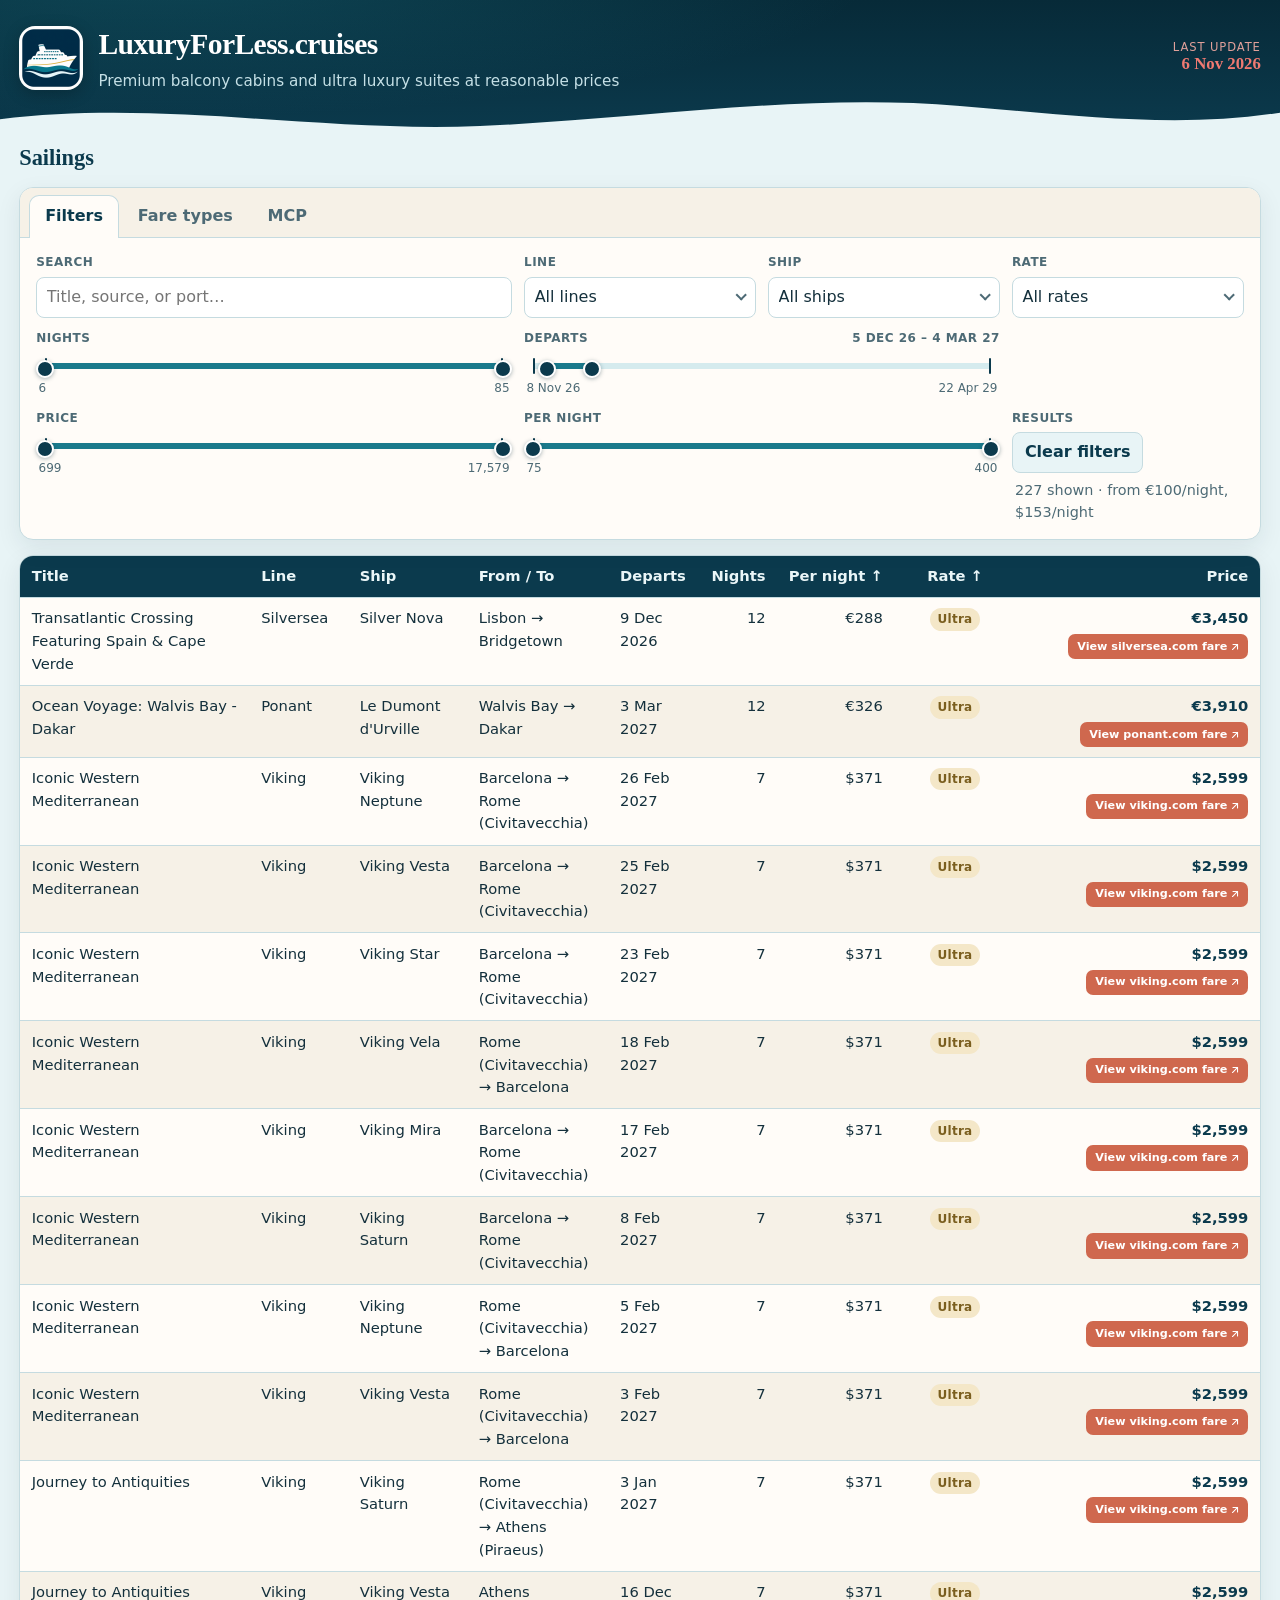
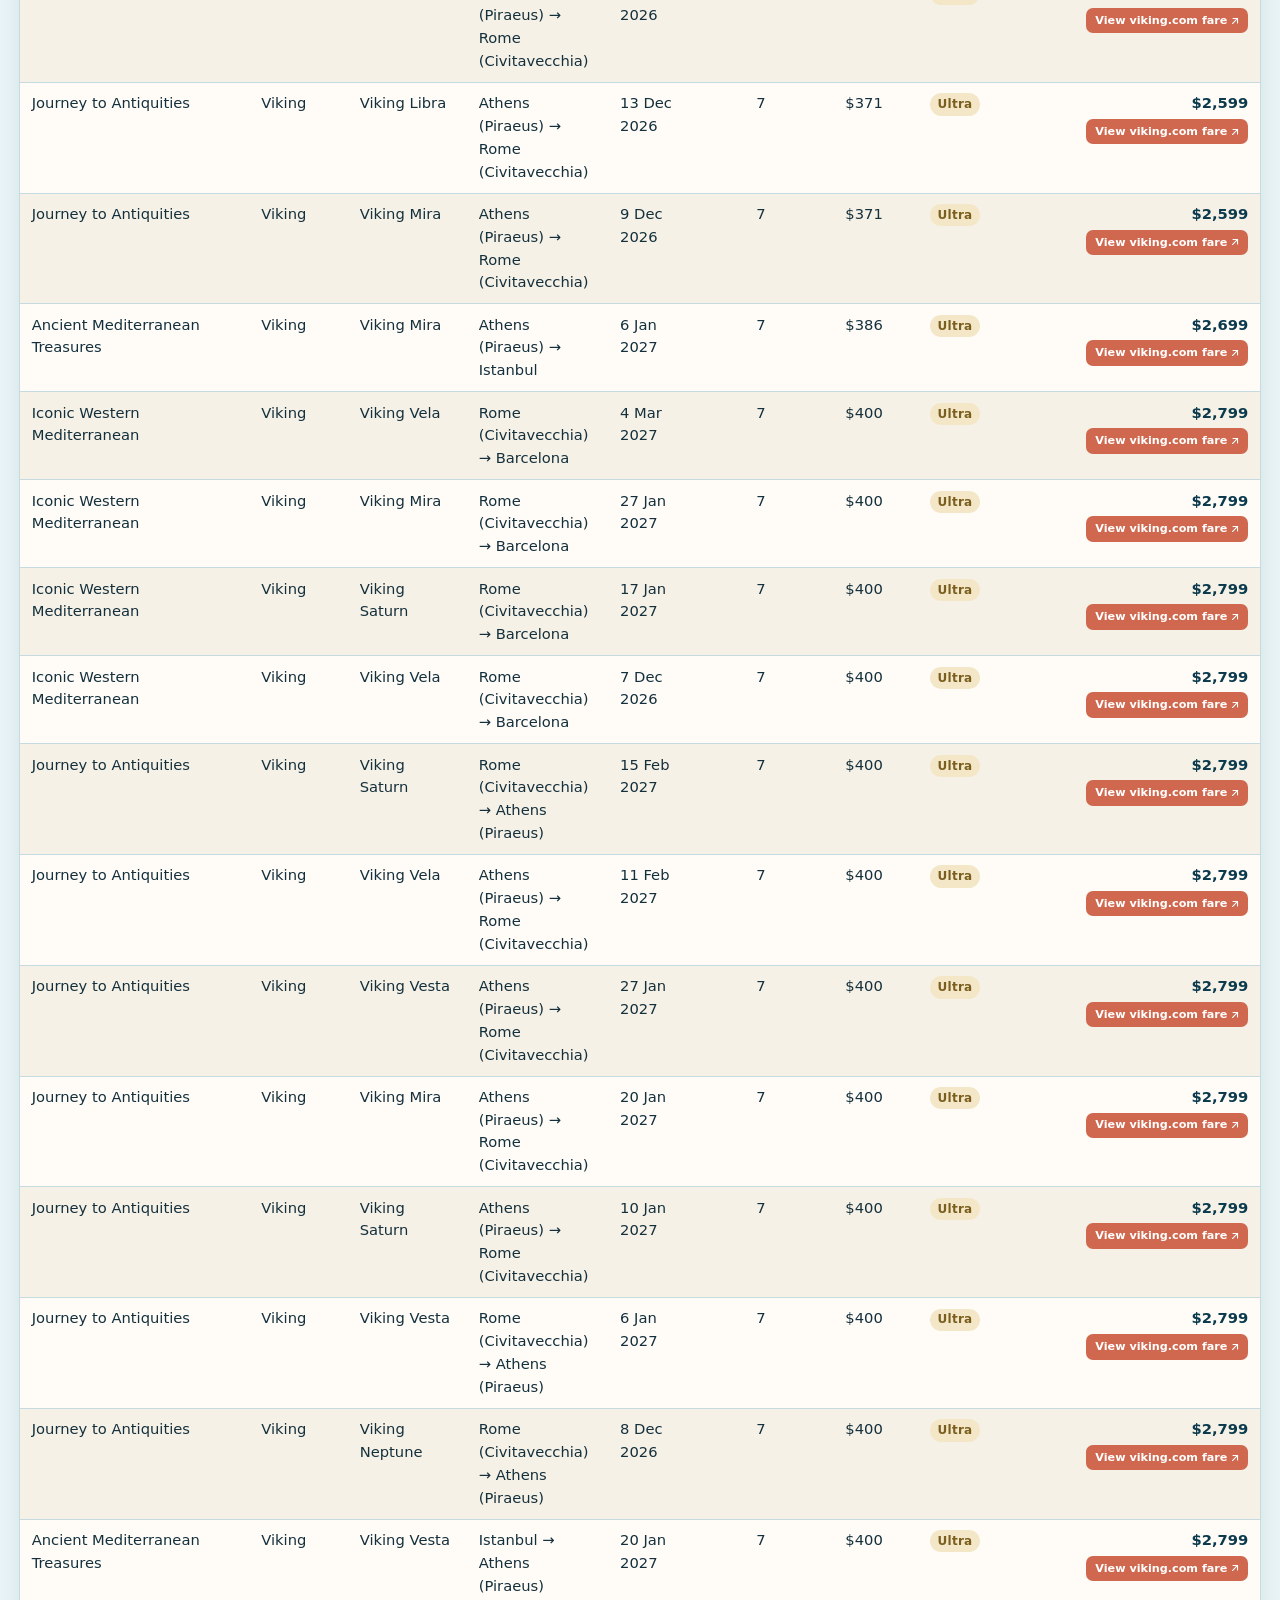
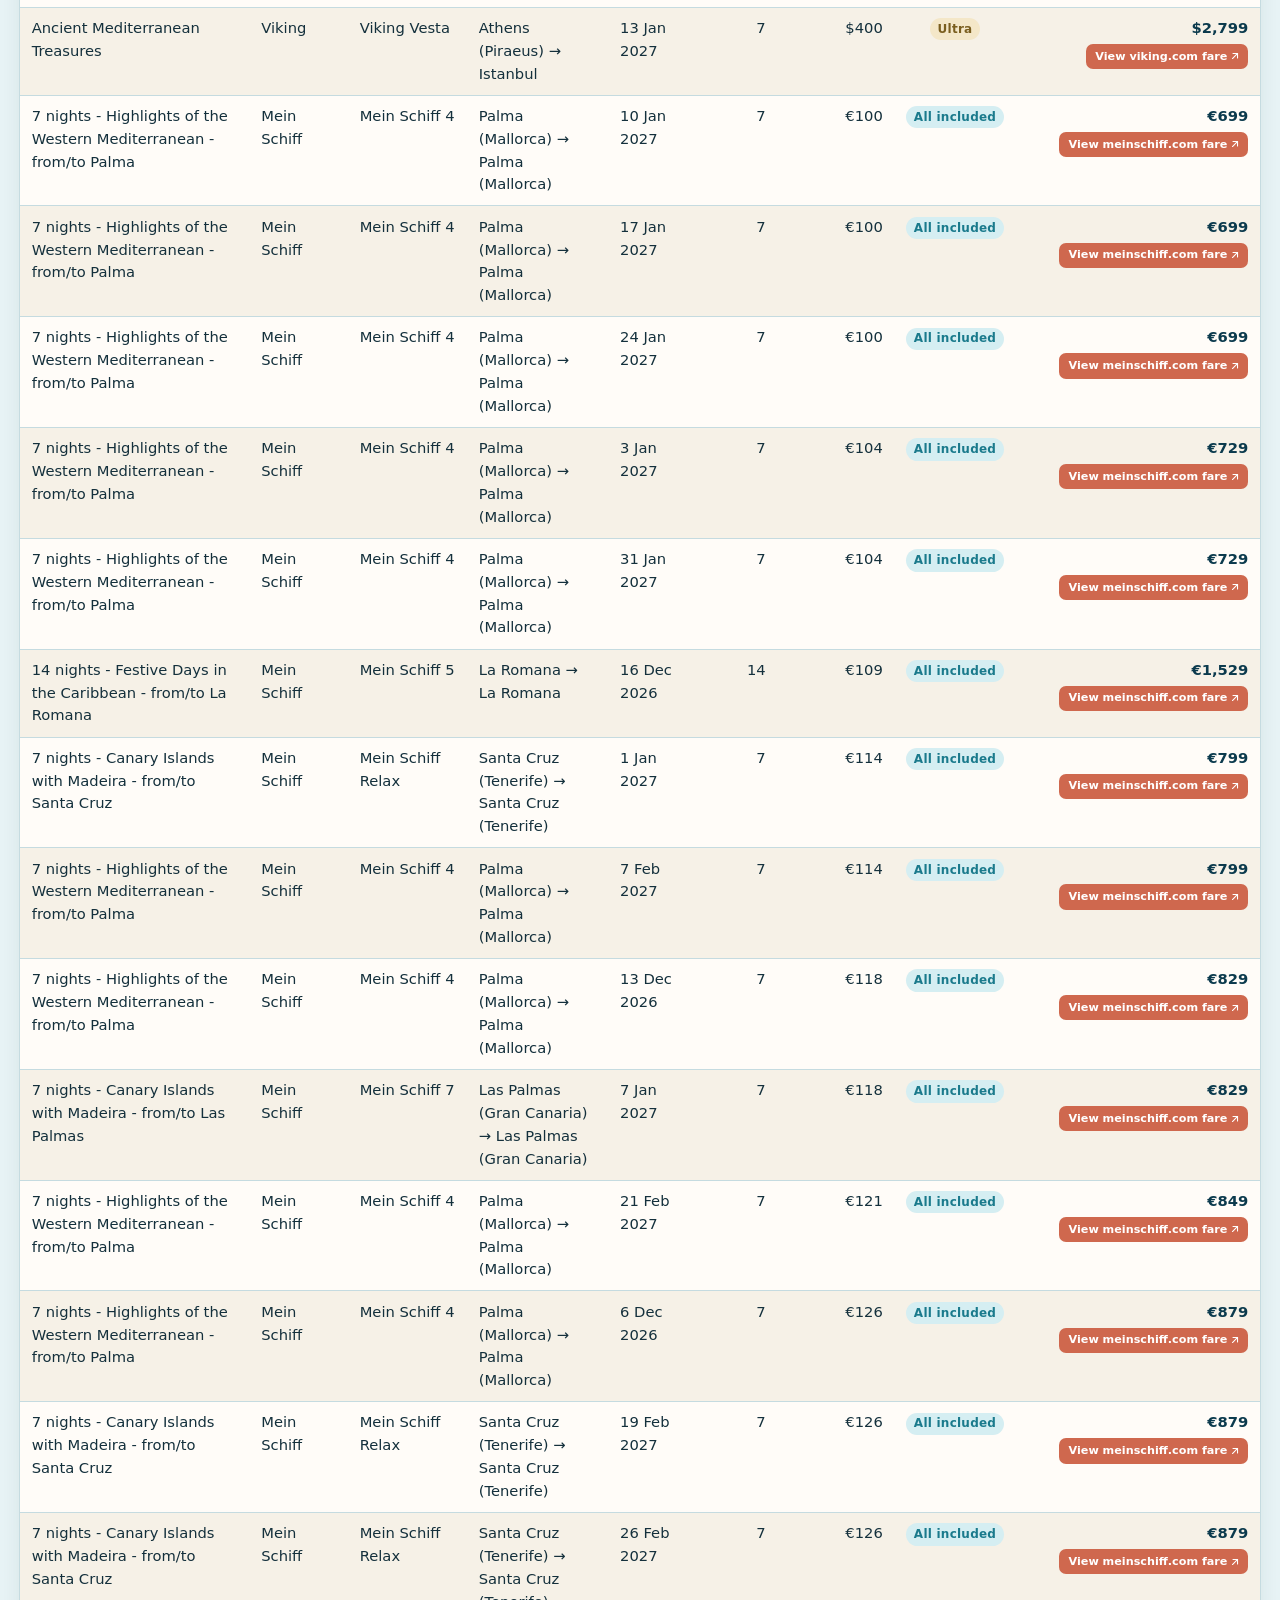
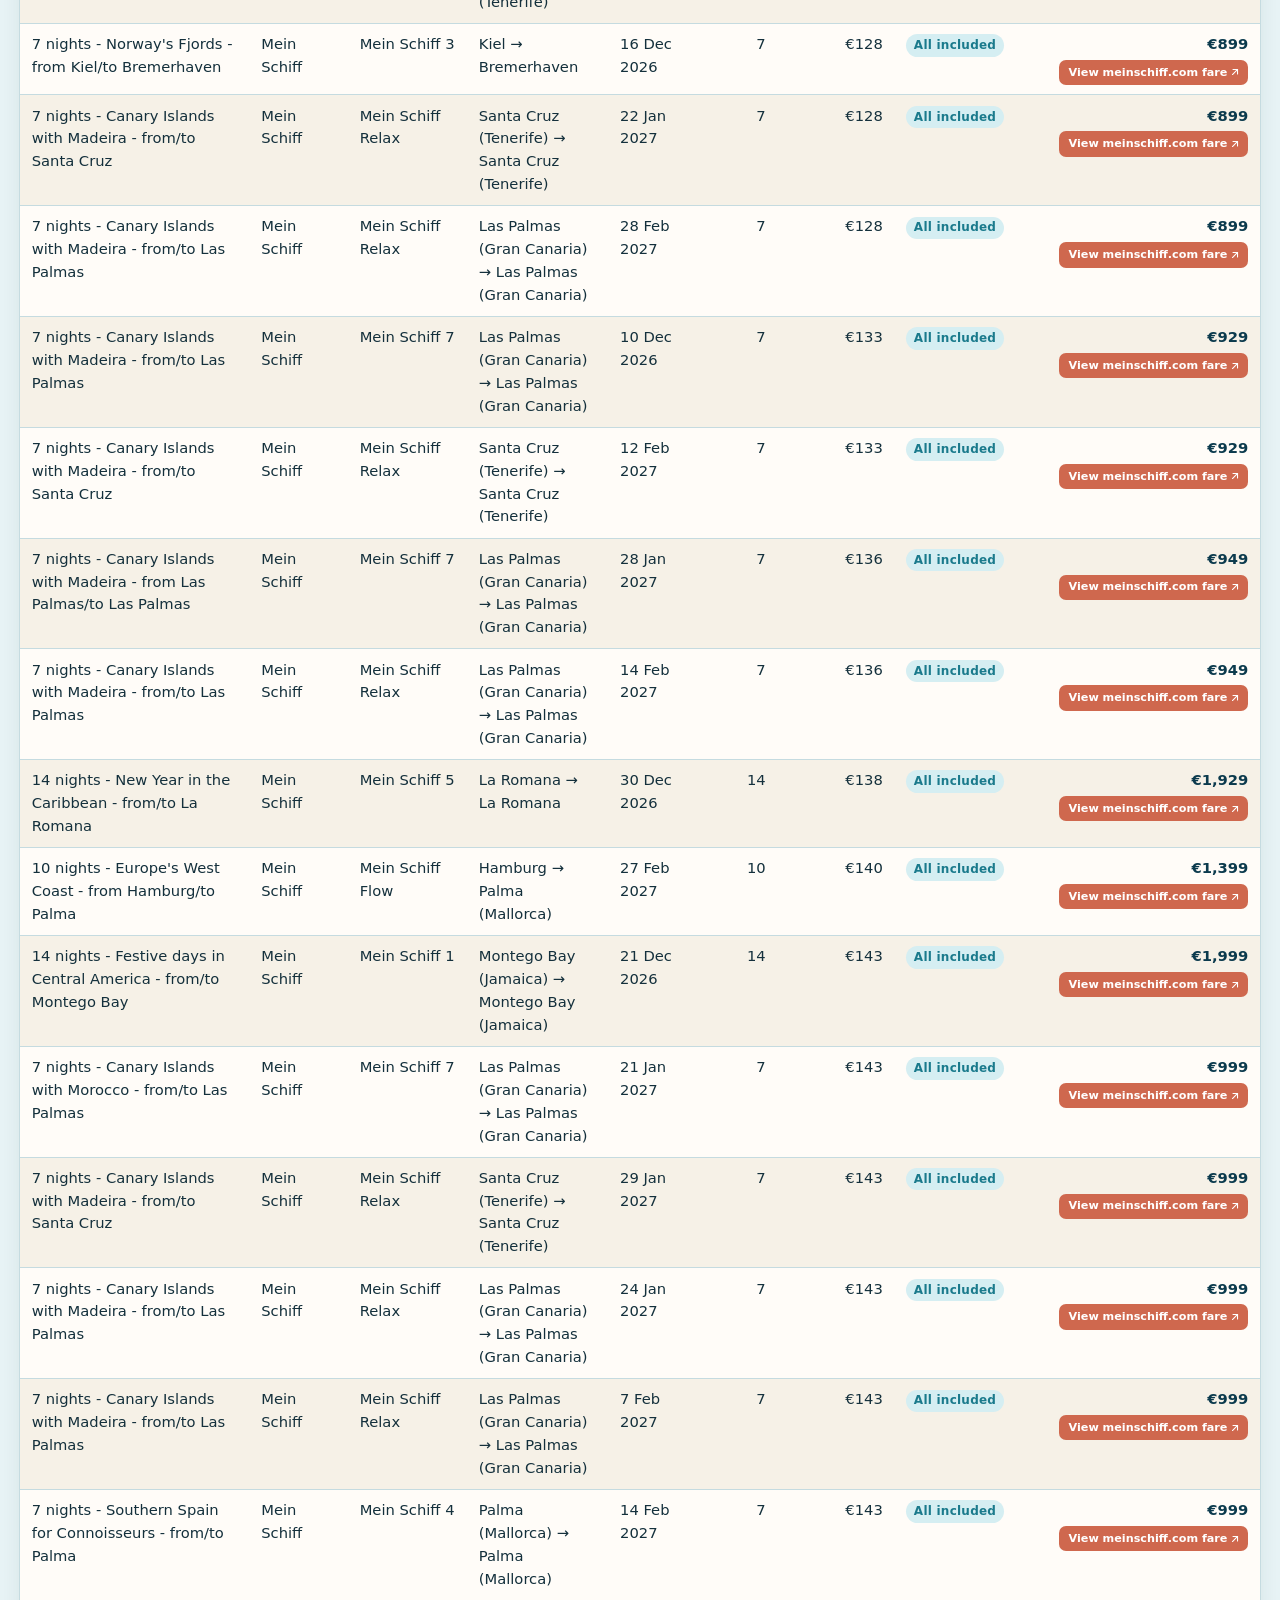
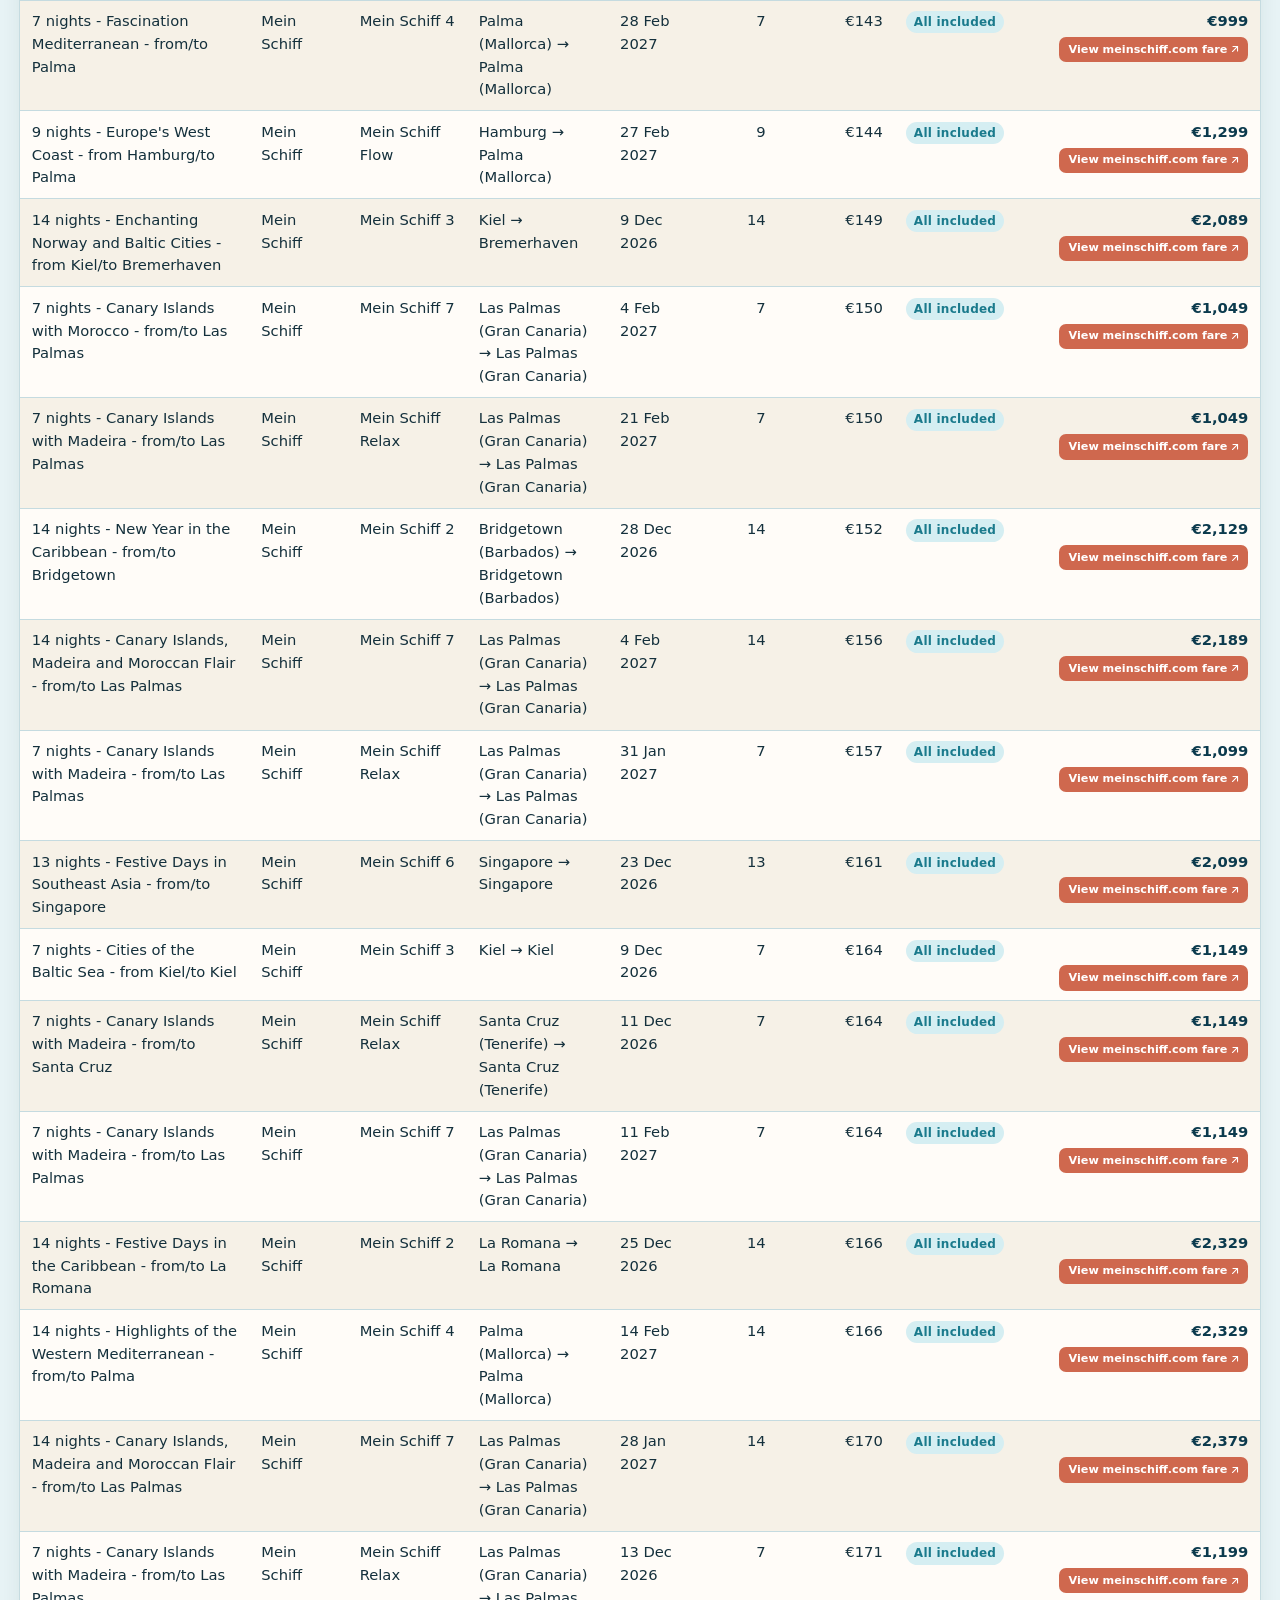
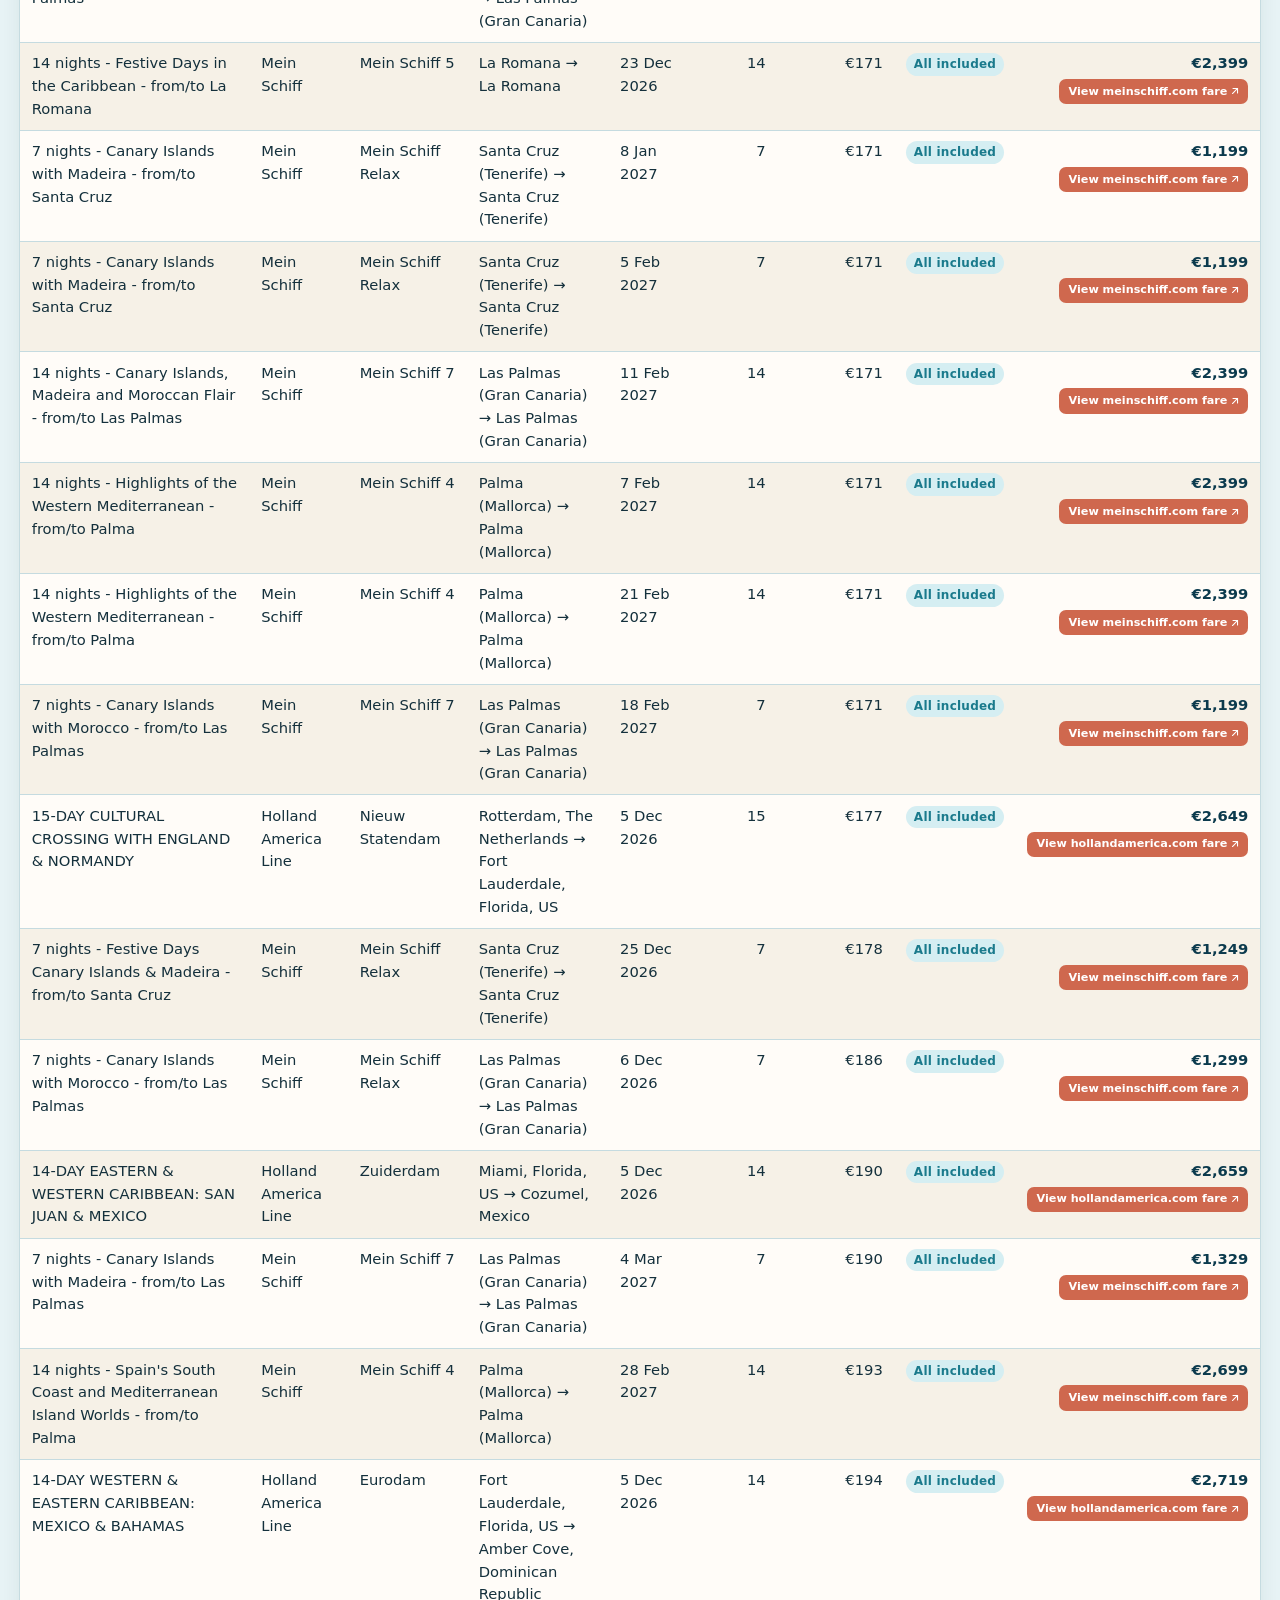
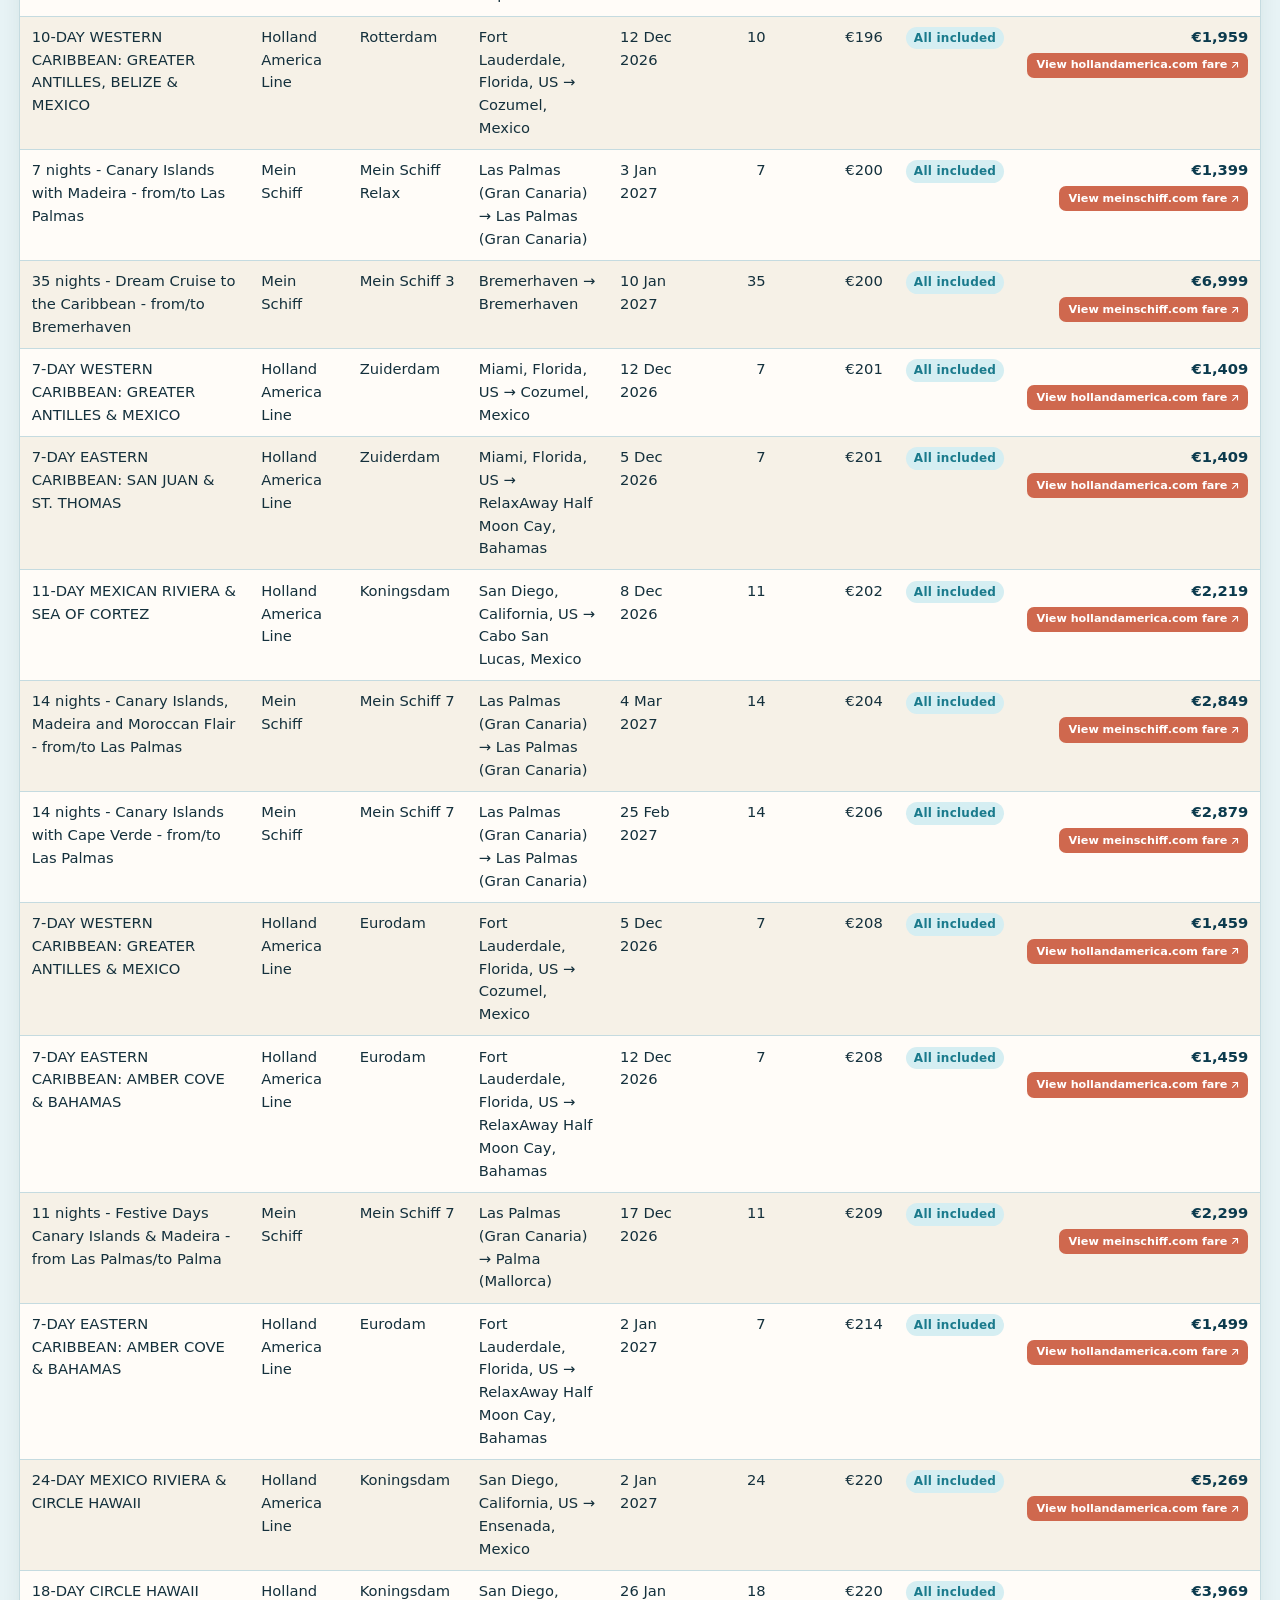
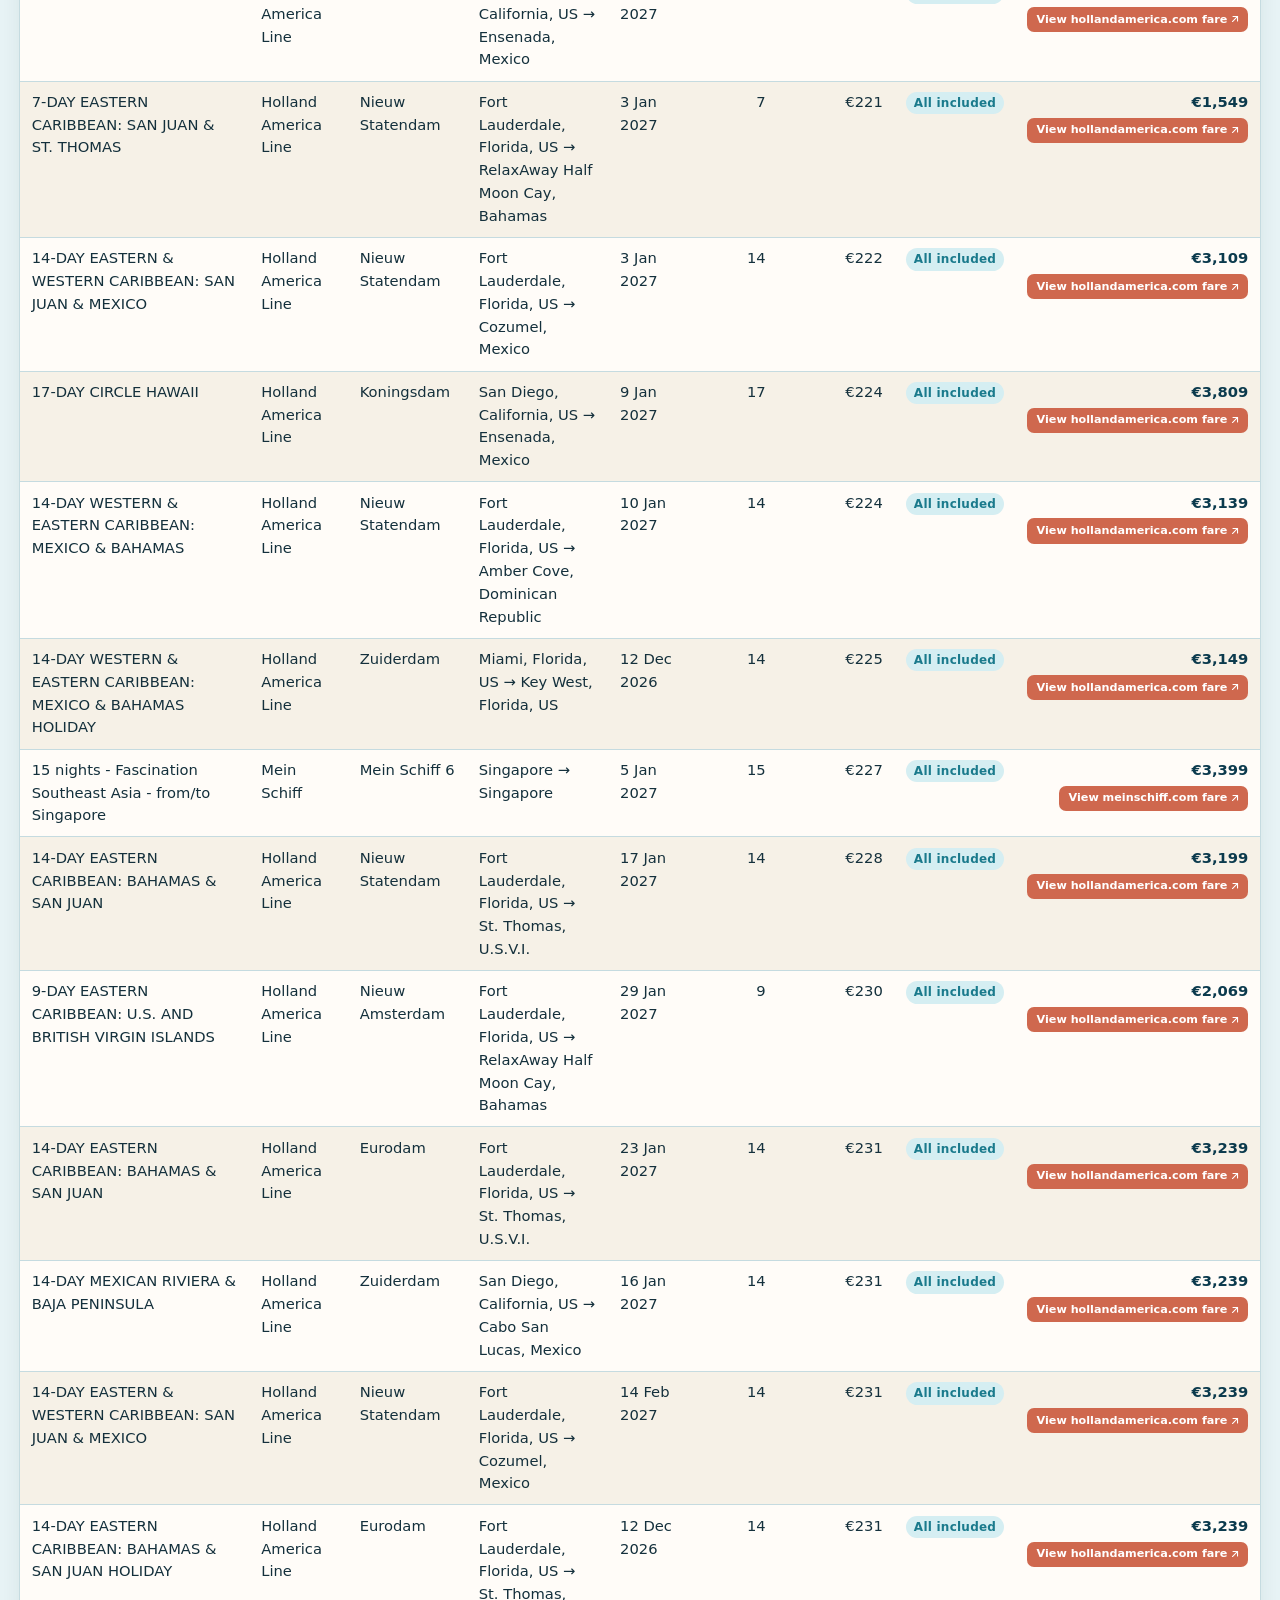
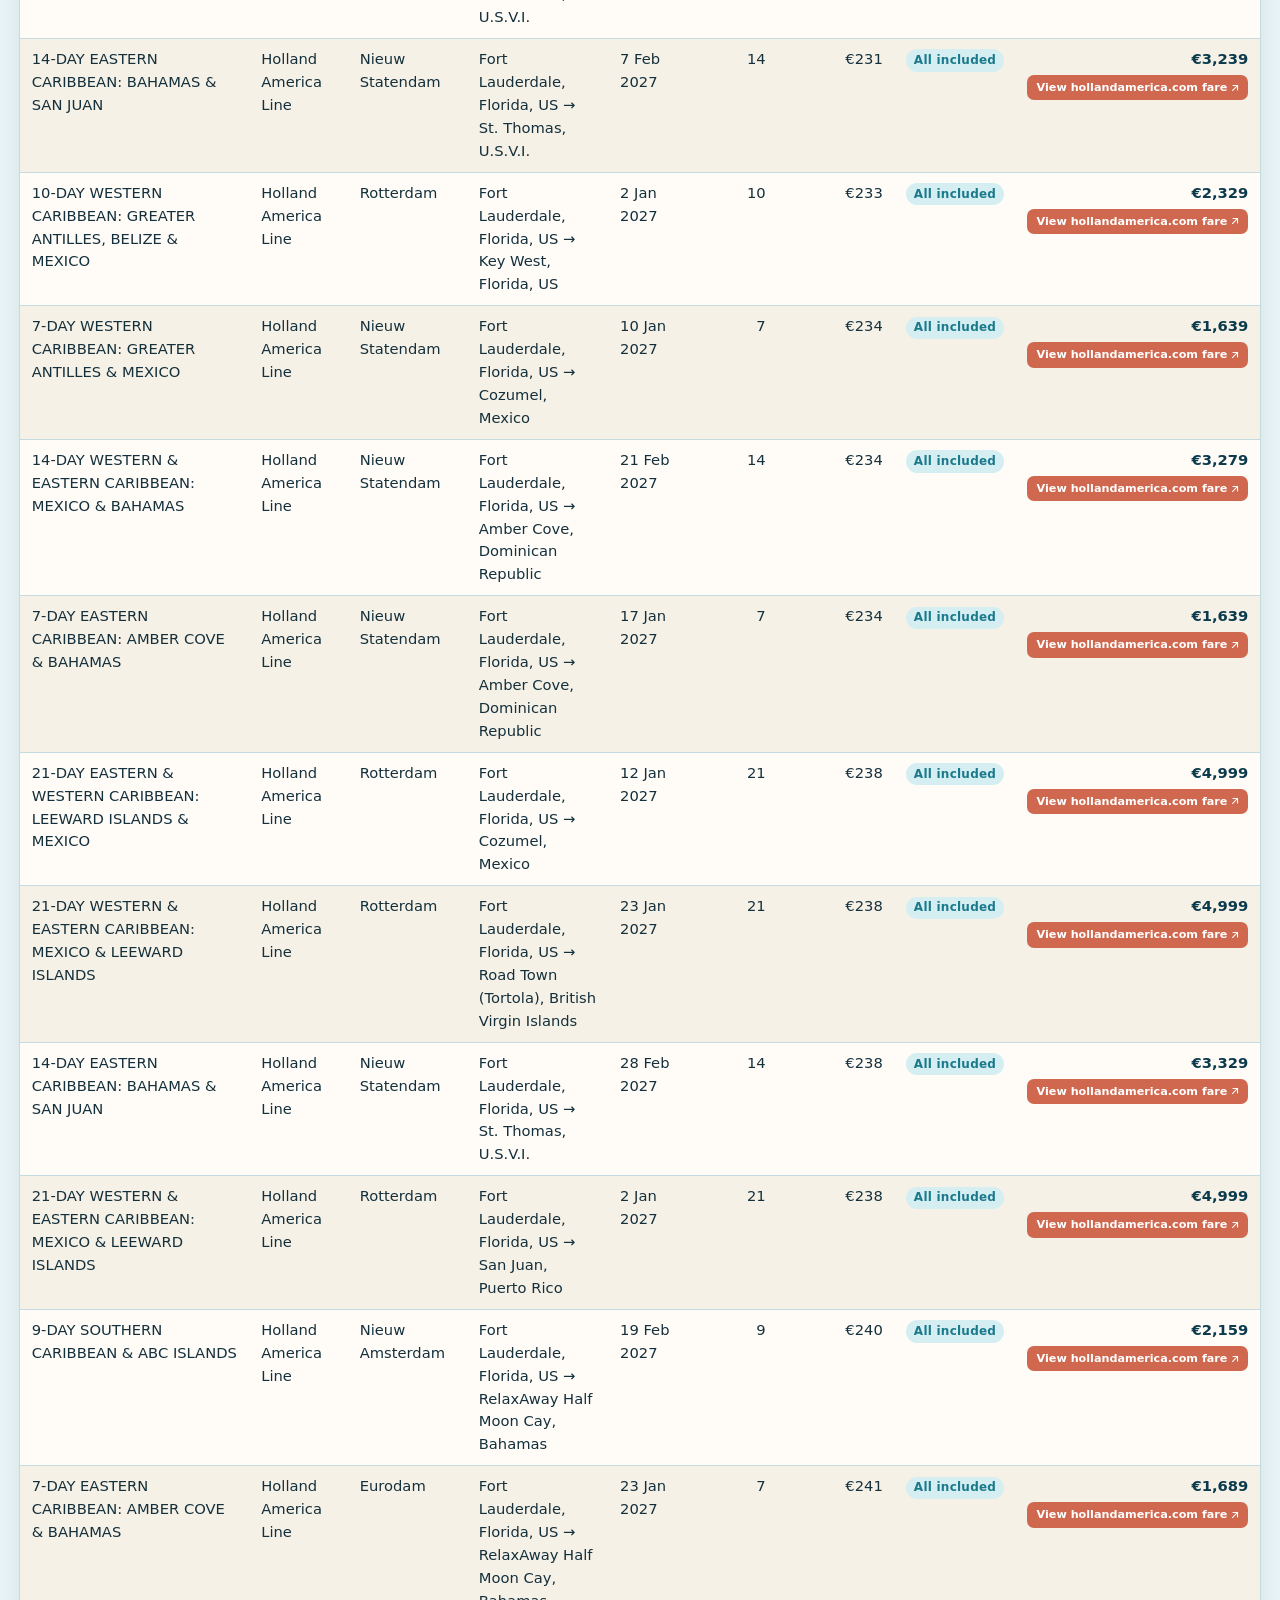
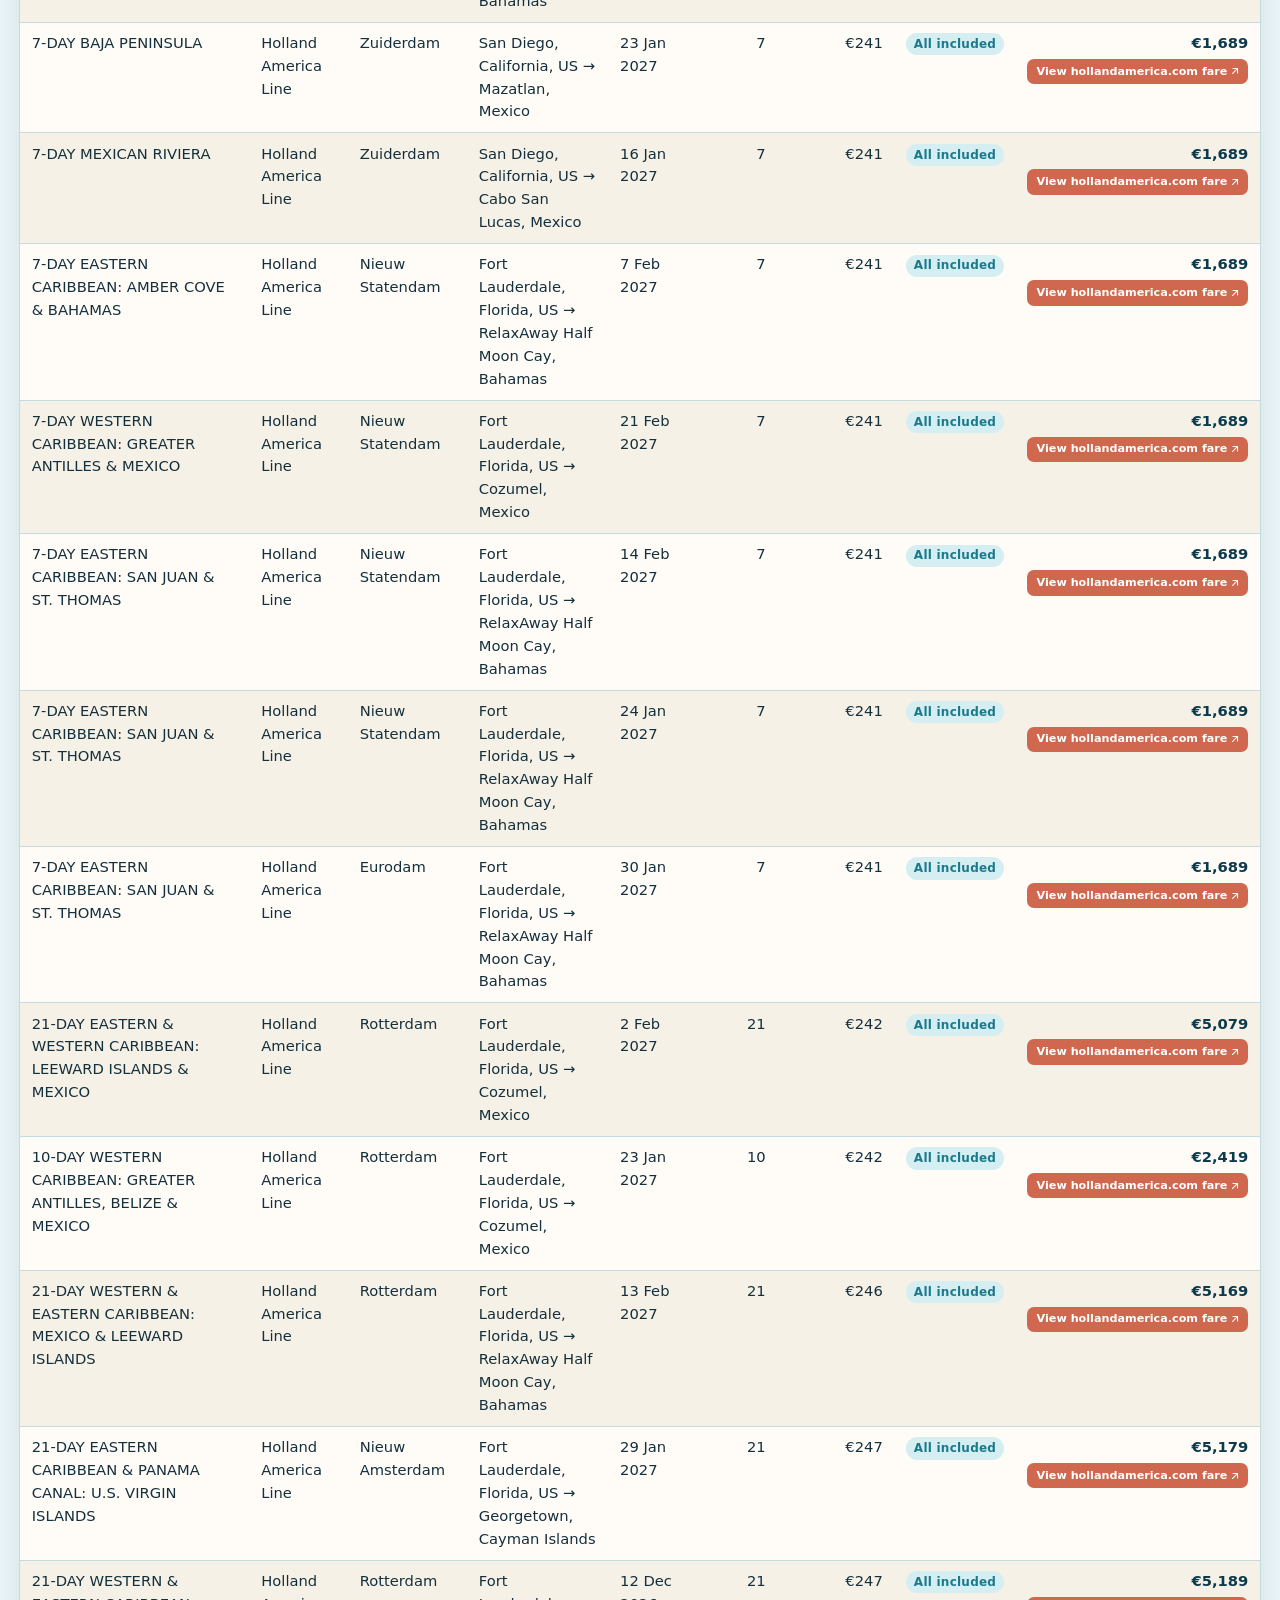
==== index.html @ 6ba4c434 "Update fares from all-20261106.csv" ====
<!DOCTYPE html>
<html lang="en-GB">
<head>
  <meta charset="utf-8">
  <meta name="viewport" content="width=device-width, initial-scale=1">
  <title>LuxuryForLess.cruises</title>
  <!-- Google tag (gtag.js) -->
  <script async src="https://www.googletagmanager.com/gtag/js?id=G-L0E0KED4Q6"></script>
  <script>
    window.dataLayer = window.dataLayer || [];
    function gtag(){dataLayer.push(arguments);}
    gtag('js', new Date());
    gtag('config', 'G-L0E0KED4Q6');
  </script>
  <link rel="icon" href="./img/logo.png" type="image/png">
  <link rel="stylesheet" href="./css/main.css">
</head>
<body>
  <a class="skip" href="#listing">Skip to sailings</a>
  <header>
    <div class="header-bar">
      <a class="brand" href="./index.html">
        <img class="logo" src="./img/logo.png" width="64" height="64" alt="">
        <div class="brand-text">
          <h1>LuxuryForLess.cruises</h1>
          <p>Premium balcony cabins and ultra luxury suites at reasonable prices</p>
        </div>
      </a>
      <p class="crawl-date">
        <span class="crawl-date-label">Last update</span>
        <time datetime="2026-11-06">6 Nov 2026</time>
      </p>
    </div>
  </header>
  <main>
    <div class="workspace">
      <section class="listing" id="listing">
      <h2>Sailings</h2>
      <div class="controls">
        <div class="tablist" role="tablist" aria-label="Sailings">
          <button type="button" class="tab" id="tab-filters" role="tab" aria-selected="true" aria-controls="panel-filters">Filters</button>
          <button type="button" class="tab" id="tab-rates" role="tab" aria-selected="false" aria-controls="panel-rates" tabindex="-1">Fare types</button>
          <button type="button" class="tab" id="tab-mcp" role="tab" aria-selected="false" aria-controls="panel-mcp" tabindex="-1">MCP</button>
        </div>
        <div class="tab-panel" id="panel-filters" role="tabpanel" aria-labelledby="tab-filters">
      <div class="filters" id="filters">
        <label class="filter filter-wide">
          <span>Search</span>
          <input id="filter-title" type="search" placeholder="Title, source, or port…" autocomplete="off">
        </label>
        <div class="filter">
          <span id="filter-line-label">Line</span>
          <div id="filter-line" class="multi-select" data-empty-label="All lines"></div>
        </div>
        <div class="filter">
          <span id="filter-ship-label">Ship</span>
          <div id="filter-ship" class="multi-select" data-empty-label="All ships"></div>
        </div>
        <div class="filter">
          <span id="filter-comment-label">Rate</span>
          <div id="filter-comment" class="multi-select" data-empty-label="All rates"></div>
        </div>
        <div class="filter filter-slider">
          <div class="filter-heading">
            <span>Nights</span>
            <span class="slider-live" data-live></span>
          </div>
          <div class="dual-slider" id="slider-nights">
            <div class="dual-slider-rail" aria-hidden="true">
              <div class="dual-slider-fill"></div>
            </div>
            <input id="filter-nights-min" type="range" aria-label="Minimum nights">
            <input id="filter-nights-max" type="range" aria-label="Maximum nights">
            <div class="dual-slider-marks">
              <span data-mark="min"></span>
              <span data-mark="max"></span>
            </div>
          </div>
        </div>
        <div class="filter filter-slider">
          <div class="filter-heading">
            <span>Departs</span>
            <span class="slider-live" data-live></span>
          </div>
          <div class="dual-slider" id="slider-date">
            <div class="dual-slider-rail" aria-hidden="true">
              <div class="dual-slider-fill"></div>
            </div>
            <input id="filter-date-from" type="range" aria-label="Departure from">
            <input id="filter-date-to" type="range" aria-label="Departure to">
            <div class="dual-slider-marks">
              <span data-mark="min"></span>
              <span data-mark="max"></span>
            </div>
          </div>
        </div>
        <div class="filter filter-slider">
          <div class="filter-heading">
            <span>Price</span>
            <span class="slider-live" data-live></span>
          </div>
          <div class="dual-slider" id="slider-price">
            <div class="dual-slider-rail" aria-hidden="true">
              <div class="dual-slider-fill"></div>
            </div>
            <input id="filter-price-min" type="range" aria-label="Minimum price">
            <input id="filter-price-max" type="range" aria-label="Maximum price">
            <div class="dual-slider-marks">
              <span data-mark="min"></span>
              <span data-mark="max"></span>
            </div>
          </div>
        </div>
        <div class="filter filter-slider">
          <div class="filter-heading">
            <span>Per night</span>
            <span class="slider-live" data-live></span>
          </div>
          <div class="dual-slider" id="slider-ppd">
            <div class="dual-slider-rail" aria-hidden="true">
              <div class="dual-slider-fill"></div>
            </div>
            <input id="filter-ppd-min" type="range" aria-label="Minimum price per night">
            <input id="filter-ppd-max" type="range" aria-label="Maximum price per night">
            <div class="dual-slider-marks">
              <span data-mark="min"></span>
              <span data-mark="max"></span>
            </div>
          </div>
        </div>
        <div class="filter filter-actions">
          <span class="filter-actions-label">Results</span>
          <div class="toolbar-actions">
            <button type="button" id="clear">Clear filters</button>
            <span class="stats" id="stats"></span>
          </div>
        </div>
      </div>
        </div>
        <div class="tab-panel" id="panel-rates" role="tabpanel" aria-labelledby="tab-rates" hidden>
          <div class="rate-guide" id="rates">
            <h2 id="rate-guide-title">What the rates mean</h2>
<p>Each row is one qualifying fare for one departure. Click a card to include that tier; click again to remove it. Several cards can be active at once.</p>
<div class="rate-cards">
<article class="rate-card rate-card-economy" data-tier="ECONOMY" role="button" tabindex="0" aria-pressed="false">
  <h3>Economy</h3>
  <p class="rate-summary">Cabin and meals; extras on board</p>
  <div class="rate-body"><p>The cruise fare for a balcony cabin or better, without a drinks or Wi-Fi package. Main dining is included; gratuities, drinks, and excursions are usually paid separately. Celebrity’s own search only publishes this kind of lead-in price, so its rows are always Economy. A sailing is listed here when that fare is under 175 EUR / 200 USD per night.</p></div>
</article>
<article class="rate-card rate-card-all_included" data-tier="ALL_INCLUDED" role="button" tabindex="0" aria-pressed="false">
  <h3>All included</h3>
  <p class="rate-summary">Drinks and Wi-Fi bundled in</p>
  <div class="rate-body"><p>A fare the agency marks as all-inclusive — typically a drinks package and Wi-Fi on top of the same cabin standard. Contitrans uses ALLINC/N1K tariff codes; Crusit spells the fare out as All Inclusive. Holland America’s bundled fares land here too. Listed when the bundle is under 300 EUR / 345 USD per night.</p></div>
</article>
<article class="rate-card rate-card-ultra" data-tier="ULTRA" role="button" tabindex="0" aria-pressed="false">
  <h3>Ultra</h3>
  <p class="rate-summary">Luxury all-inclusive, or a ship-within-a-ship</p>
  <div class="rate-body"><p>The whole ship on Seabourn, Silversea, Regent, or Viking; or a premium enclave such as Celebrity The Retreat, NCL The Haven, or MSC Yacht Club. MSC and NCL only appear in this tier — their cheaper cabins are ignored. Listed under 350 EUR / 405 USD per night.</p></div>
</article>
</div>
          </div>
        </div>
        <div class="tab-panel" id="panel-mcp" role="tabpanel" aria-labelledby="tab-mcp" hidden>
          <div class="mcp-guide" id="mcp">
            <h2>Use a chat app</h2>
<p>A chat app can look up these sailings for you. When it asks for an address, paste this one:</p>
<p><a href="https://luxuryforless.cruises/mcp">https://luxuryforless.cruises/mcp</a></p>
<p>You do not need an account on this site. If the app asks you to sign in, choose no sign-in.</p>
<p>Each company explains the clicks in its own app. Some only offer this on certain plans, or in certain countries.</p>
<ul>
<li><a href="https://help.openai.com/en/articles/12584461-connecting-custom-mcp-servers-in-chatgpt">How to add it in ChatGPT</a></li>
<li><a href="https://support.claude.com/en/articles/11175166-get-started-with-custom-connectors-using-remote-mcp">How to add it in Claude</a></li>
<li><a href="https://support.google.com/gemini/answer/17209137?hl=en">How to add it in Gemini</a></li>
<li><a href="https://docs.x.ai/grok/connectors">How to add it in Grok</a></li>
<li><a href="https://www.perplexity.ai/help-center/en/articles/11502712-local-and-remote-mcps-for-perplexity">How to add it in Perplexity</a></li>
</ul>
          </div>
        </div>
      </div>
      <div class="table-wrap" id="table-wrap"></div>
      </section>
    </div>

    <section class="rate-notes" id="rate-notes">
      <h2>Notes</h2>
      <ul class="footnotes">
<li>Prices are per person, in the currency that website published. A euro quote and a dollar quote of the same sailing share one row. The row is the cheaper one after the European Central Bank dollar rate for the crawl date. The amounts themselves are not converted. When that rate is unavailable, the two quotes stay on separate rows.</li>
<li>Per night is the fare divided by the nights the sailing spans (not the marketed day count).</li>
<li>Interior cabins are never listed. An ordinary ocean-view stateroom is dropped too, but an ocean-view suite on an all-suite line is kept.</li>
</ul>
    </section>

    <footer>
      <nav class="footer-nav" aria-label="Site">
        <a href="./index.html" aria-current="page">Sailings</a>
        <a href="./about.html">About us</a>
      </nav>
      <p>Built 2026-11-06 from all-20261106.csv. Open this folder in a browser; nothing is fetched from a server.</p>
    </footer>
  </main>
  <script src="./js/data.js"></script>
  <script src="./js/listing.js"></script>
</body>
</html>
---- css/main.css ----
:root {
  --navy: #0b3a4d;
  --navy-deep: #072a38;
  --teal: #1a7a8c;
  --teal-dark: #146272;
  --foam: #e8f4f6;
  --foam-deep: #d5ebee;
  --sand: #f6f1e7;
  --ink: #14303c;
  --muted: #4d6a75;
  --line: #c5dbe0;
  --panel: #fffcf8;
  --gold: #c4a35a;
  --gold-ink: #7a5e1e;
  --sunset: #dfb84f;
  --sunset-coral: #cf684e;
  --sunset-coral-dark: #a84935;
  --economy: #4d6a75;
  --economy-bg: #e4ecef;
  --included: #1a7a8c;
  --included-bg: #d5eef2;
  --ultra: #7a5e1e;
  --ultra-bg: #f4e7c8;
  --shadow: 0 8px 24px rgba(7, 42, 56, 0.08);
  --radius: 14px;
  --font: "Segoe UI", "Helvetica Neue", system-ui, sans-serif;
  --display: Georgia, "Palatino Linotype", Palatino, serif;
}

* { box-sizing: border-box; }

html, body {
  margin: 0;
  background: var(--foam);
  color: var(--ink);
  font: 16px/1.55 var(--font);
}

body { min-height: 100%; }

a { color: var(--teal-dark); }

a:hover { color: var(--navy); }

.skip {
  position: absolute;
  left: -999px;
  top: 0;
}

.skip:focus {
  left: 1rem;
  top: 1rem;
  z-index: 4;
  background: #fff;
  padding: 0.4rem 0.75rem;
  border-radius: 8px;
  color: var(--navy);
}

header {
  position: relative;
  background:
    radial-gradient(1200px 240px at 12% -20%, rgba(26, 122, 140, 0.35), transparent 60%),
    linear-gradient(180deg, var(--navy-deep), var(--navy));
  color: #fff;
  padding: 1.35rem 0 2.6rem;
}

.header-bar {
  display: flex;
  align-items: center;
  justify-content: space-between;
  gap: 1rem;
  max-width: 92rem;
  margin: 0 auto;
  padding: 0 1.2rem;
}

.brand {
  display: flex;
  align-items: center;
  gap: 0.95rem;
  min-width: 0;
  color: inherit;
  text-decoration: none;
}

a.brand:hover { color: inherit; }

.crawl-date {
  position: relative;
  z-index: 2;
  flex-shrink: 0;
  margin: 0;
  text-align: right;
  line-height: 1.25;
  cursor: help;
}

.crawl-date[data-tip]::after {
  content: attr(data-tip);
  position: absolute;
  right: 0;
  top: calc(100% + 0.4rem);
  padding: 0.35rem 0.6rem;
  border-radius: 8px;
  background: #072a38;
  color: #fff;
  font-family: var(--font);
  font-size: 0.8rem;
  font-weight: 600;
  letter-spacing: 0;
  text-transform: none;
  white-space: nowrap;
  box-shadow: var(--shadow);
  opacity: 0;
  pointer-events: none;
  transform: translateY(-4px);
  transition: opacity 0.12s ease, transform 0.12s ease;
}

.crawl-date[data-tip]:hover::after,
.crawl-date[data-tip]:focus-within::after {
  opacity: 1;
  transform: translateY(0);
}

.crawl-date-label {
  display: block;
  color: #c5e0e6;
  font-size: 0.72rem;
  letter-spacing: 0.08em;
  text-transform: uppercase;
}

.crawl-date time {
  font-family: var(--display);
  font-size: 1.05rem;
  font-weight: 600;
  white-space: nowrap;
}

.crawl-date-fresh time { color: #7ee0a8; }
.crawl-date-fresh .crawl-date-label { color: #9fd4b4; }
.crawl-date-aging time { color: #f0b35a; }
.crawl-date-aging .crawl-date-label { color: #e0c08a; }
.crawl-date-stale time { color: #f07a72; }
.crawl-date-stale .crawl-date-label { color: #e0a09a; }

.logo {
  width: 64px;
  height: 64px;
  border-radius: 16px;
  box-shadow: 0 4px 16px rgba(0, 0, 0, 0.22);
  background: var(--navy-deep);
}

.brand-text h1 {
  margin: 0;
  font-family: var(--display);
  font-size: 1.85rem;
  font-weight: 600;
  letter-spacing: -0.02em;
}

.brand-text p {
  margin: 0.15rem 0 0;
  color: #c5e0e6;
  font-size: 0.95rem;
}

header::after {
  content: "";
  position: absolute;
  left: 0;
  right: 0;
  bottom: -1px;
  height: 40px;
  pointer-events: none;
  background: url("data:image/svg+xml,%3Csvg xmlns='http://www.w3.org/2000/svg' viewBox='0 0 1440 48' preserveAspectRatio='none'%3E%3Cpath fill='%23e8f4f6' d='M0 28c180-24 360 16 540 8 180-8 360-40 540-24 120 10 240 28 360 8v28H0z'/%3E%3C/svg%3E") no-repeat bottom;
  background-size: 100% 40px;
}

main {
  max-width: 92rem;
  margin: 0 auto;
  padding: 0.4rem 1.2rem 3rem;
}

h2 {
  margin: 0 0 0.7rem;
  font-family: var(--display);
  font-size: 1.4rem;
  color: var(--navy);
}

.panel {
  background: var(--panel);
  border: 1px solid var(--line);
  border-radius: var(--radius);
  padding: 1.25rem 1.35rem 1.2rem;
  box-shadow: var(--shadow);
  margin-bottom: 1.15rem;
}

.workspace {
  display: block;
}

.controls {
  position: relative;
  z-index: 3;
  margin: 0 0 0.9rem;
  background: var(--panel);
  border: 1px solid var(--line);
  border-radius: var(--radius);
  box-shadow: var(--shadow);
}

.tablist {
  display: flex;
  flex-wrap: wrap;
  gap: 0.15rem;
  padding: 0.4rem 0.55rem 0;
  background: var(--sand);
  border-bottom: 1px solid var(--line);
  border-radius: calc(var(--radius) - 1px) calc(var(--radius) - 1px) 0 0;
}

.tab {
  appearance: none;
  margin: 0;
  padding: 0.5rem 0.95rem 0.55rem;
  border: 1px solid transparent;
  border-bottom: 0;
  border-radius: 10px 10px 0 0;
  background: transparent;
  color: var(--muted);
  font: inherit;
  font-weight: 700;
  cursor: pointer;
}

.tab:hover { color: var(--navy); }

.tab:focus-visible {
  outline: 2px solid var(--teal);
  outline-offset: -2px;
}

.tab[aria-selected="true"] {
  background: var(--panel);
  color: var(--navy);
  border-color: var(--line);
  margin-bottom: -1px;
  padding-bottom: calc(0.55rem + 1px);
}

.tab-panel { padding: 0.95rem 1rem 1rem; }

.tab-panel[hidden] { display: none; }

.about p,
.rate-guide > p,
.rate-guide .prose p {
  margin: 0 0 0.8rem;
  color: var(--muted);
}

.about p {
  max-width: 52rem;
}

.about p:last-child,
.rate-guide .prose p:last-child {
  margin-bottom: 0;
}

.about ul,
.rate-guide .prose ul {
  color: var(--muted);
  max-width: 52rem;
}

.rate-cards {
  display: grid;
  grid-template-columns: repeat(3, minmax(0, 1fr));
  gap: 0.75rem;
  margin-top: 0.85rem;
}

.rate-card {
  border: 1px solid var(--line);
  border-radius: 12px;
  padding: 0.95rem 1rem 0.9rem;
  background: #fff;
  cursor: pointer;
  text-align: left;
  box-shadow: 0 1px 0 rgba(11, 58, 77, 0.04);
  transition: transform 0.15s ease, box-shadow 0.15s ease, border-color 0.15s ease;
}

.rate-card:hover,
.rate-card:focus-visible {
  outline: none;
  transform: translateY(-2px);
  border-color: var(--teal);
  box-shadow: 0 10px 20px rgba(11, 58, 77, 0.1);
}

.rate-card.is-active {
  box-shadow: inset 4px 0 0 var(--teal);
  border-color: var(--teal);
}

.rate-card h3 {
  margin: 0 0 0.15rem;
  font-size: 1.05rem;
  font-family: var(--display);
}

.rate-summary {
  margin: 0 0 0.45rem;
  color: var(--muted);
  font-size: 0.88rem;
  font-weight: 650;
}

.rate-card p:last-child,
.rate-body p:last-child {
  margin: 0;
  font-size: 0.92rem;
}

.rate-card-economy h3 { color: var(--economy); }
.rate-card-all_included h3 { color: var(--included); }
.rate-card-ultra h3 { color: var(--gold-ink); }

.footnotes {
  margin: 1rem 0 0;
  padding: 0 0 0 1.15rem;
  color: var(--muted);
  font-size: 0.9rem;
}

.footnotes li { margin: 0.28rem 0; }

.listing { min-width: 0; }

.rate-guide { margin: 0; }

.rate-guide h2,
.mcp-guide h2 {
  font-size: 1.2rem;
  margin-bottom: 0.4rem;
}

.mcp-guide {
  max-width: 46rem;
}

.mcp-guide h3 {
  margin: 1.05rem 0 0.35rem;
  font-family: var(--display);
  font-size: 1.05rem;
  color: var(--navy);
}

.mcp-guide p,
.mcp-guide li {
  margin: 0 0 0.7rem;
  color: var(--muted);
}

.mcp-guide ol,
.mcp-guide ul {
  margin: 0.35rem 0 0.2rem;
  padding: 0;
  list-style: none;
  display: grid;
  gap: 0.45rem;
}

.mcp-guide li { margin: 0; }

.mcp-guide ul a {
  display: flex;
  align-items: center;
  justify-content: space-between;
  gap: 0.75rem;
  padding: 0.72rem 0.9rem;
  background: #fff;
  border: 1px solid var(--line);
  border-radius: 10px;
  color: var(--navy);
  font-weight: 700;
  text-decoration: none;
}

.mcp-guide ul a::after {
  content: "›";
  color: var(--teal);
  font-size: 1.25rem;
  line-height: 1;
}

.mcp-guide ul a:hover {
  border-color: var(--teal);
  color: var(--teal-dark);
}

.mcp-guide a[href="https://luxuryforless.cruises/mcp"] {
  display: inline-block;
  margin-top: 0.15rem;
  padding: 0.35rem 0.55rem;
  background: var(--foam);
  border-radius: 8px;
  font-weight: 700;
  word-break: break-all;
}

.mcp-guide code {
  font-family: ui-monospace, "SFMono-Regular", Menlo, Consolas, monospace;
  font-size: 0.9em;
}

.mcp-guide p code,
.mcp-guide li code {
  padding: 0.05rem 0.32rem;
  background: var(--foam);
  border-radius: 4px;
  color: var(--navy);
}

.mcp-guide pre {
  margin: 0.45rem 0 0.9rem;
  padding: 0.8rem 0.95rem;
  overflow: auto;
  background: var(--navy-deep);
  color: #e7f4f6;
  border-radius: 10px;
  font-size: 0.86rem;
  line-height: 1.45;
}

.mcp-guide pre code {
  color: inherit;
  background: transparent;
  padding: 0;
}

.rate-notes {
  margin-top: 1.6rem;
  padding-top: 0.15rem;
  border-top: 1px solid var(--line);
}

.rate-notes h2 {
  font-size: 1.05rem;
  margin-bottom: 0.35rem;
}

.rate-notes .footnotes {
  margin: 0.1rem 0 0;
  max-width: 62rem;
}

.filters {
  display: grid;
  grid-template-columns: repeat(auto-fit, minmax(12.5rem, 1fr));
  gap: 0.7rem 0.75rem;
  margin: 0;
}

.filter {
  display: flex;
  flex-direction: column;
  gap: 0.28rem;
  min-width: 0;
}

.filter > span,
.filter-heading > span,
.filter-actions-label {
  font-size: 0.75rem;
  font-weight: 700;
  letter-spacing: 0.04em;
  text-transform: uppercase;
  color: var(--muted);
}

.filter-heading {
  display: flex;
  align-items: baseline;
  justify-content: space-between;
  gap: 0.6rem;
  white-space: nowrap;
}

.filter-wide,
.filter-slider { grid-column: span 2; }

.slider-live {
  font-size: 0.78rem;
  font-weight: 650;
  letter-spacing: 0;
  text-transform: none;
  color: var(--teal-dark);
  font-variant-numeric: tabular-nums;
  white-space: nowrap;
}

.filter input:not([type="range"]),
.filter select,
.multi-select-toggle {
  width: 100%;
  padding: 0.45rem 0.6rem;
  border: 1px solid var(--line);
  border-radius: 8px;
  background: #fff;
  color: var(--ink);
  font: inherit;
}

.multi-select {
  position: relative;
}

.multi-select.is-open {
  z-index: 7;
}

.multi-select-toggle {
  display: flex;
  align-items: center;
  justify-content: space-between;
  gap: 0.5rem;
  text-align: left;
  cursor: pointer;
}

.multi-select-value {
  min-width: 0;
  overflow: hidden;
  text-overflow: ellipsis;
  white-space: nowrap;
}

.multi-select-toggle::after {
  content: "";
  width: 0.4rem;
  height: 0.4rem;
  margin-top: -0.2rem;
  border-right: 2px solid var(--muted);
  border-bottom: 2px solid var(--muted);
  transform: rotate(45deg);
  flex-shrink: 0;
}

.multi-select.is-open .multi-select-toggle::after {
  margin-top: 0.15rem;
  transform: rotate(-135deg);
}

.multi-select.has-value .multi-select-toggle {
  border-color: var(--teal);
}

.multi-select-menu {
  position: absolute;
  left: 0;
  right: 0;
  top: calc(100% + 0.25rem);
  z-index: 8;
  max-height: 16rem;
  overflow: auto;
  padding: 0.3rem 0;
  background: #fff;
  border: 1px solid var(--line);
  border-radius: 8px;
  box-shadow: var(--shadow);
}

.multi-select-option {
  display: flex;
  align-items: flex-start;
  gap: 0.5rem;
  margin: 0;
  padding: 0.32rem 0.65rem;
  font-size: 0.92rem;
  font-weight: 500;
  cursor: pointer;
}

.multi-select-option:hover,
.multi-select-option:focus-within {
  background: var(--foam);
}

.filter .multi-select-option input {
  width: auto;
  margin: 0.15rem 0 0;
  padding: 0;
  border: 0;
  accent-color: var(--teal);
}

.filter input:not([type="range"]):focus,
.filter select:focus,
.multi-select-toggle:focus-visible,
#clear:focus-visible {
  outline: 2px solid var(--teal);
  outline-offset: 1px;
}

.dual-slider input[type="range"]:focus-visible {
  outline: none;
}

.dual-slider input[type="range"]:focus-visible::-webkit-slider-thumb {
  outline: 2px solid var(--teal);
  outline-offset: 2px;
}

.dual-slider input[type="range"]:focus-visible::-moz-range-thumb {
  outline: 2px solid var(--teal);
  outline-offset: 2px;
}

.dual-slider {
  position: relative;
  height: 2.85rem;
  user-select: none;
}

.dual-slider-rail {
  position: absolute;
  left: 0.55rem;
  right: 0.55rem;
  top: 0.7rem;
  height: 6px;
  background: var(--foam-deep);
  border-radius: 999px;
}

.dual-slider-rail::before,
.dual-slider-rail::after {
  content: "";
  position: absolute;
  top: -5px;
  width: 2px;
  height: 16px;
  background: var(--navy);
  border-radius: 1px;
}

.dual-slider-rail::before { left: 0; }
.dual-slider-rail::after { right: 0; }

.dual-slider-fill {
  position: absolute;
  top: 0;
  height: 100%;
  left: 0;
  width: 100%;
  background: var(--teal);
  border-radius: inherit;
}

.dual-slider input[type="range"] {
  position: absolute;
  left: 0;
  top: 0.35rem;
  width: 100%;
  height: 1.4rem;
  margin: 0;
  padding: 0;
  background: none;
  border: 0;
  pointer-events: none;
  appearance: none;
  -webkit-appearance: none;
}

.dual-slider input[type="range"]::-webkit-slider-runnable-track {
  height: 6px;
  background: transparent;
}

.dual-slider input[type="range"]::-moz-range-track {
  height: 6px;
  background: transparent;
}

.dual-slider input[type="range"]::-webkit-slider-thumb {
  pointer-events: auto;
  -webkit-appearance: none;
  appearance: none;
  width: 18px;
  height: 18px;
  margin-top: -6px;
  border-radius: 50%;
  background: var(--navy);
  border: 2px solid #fff;
  box-shadow: 0 1px 4px rgba(7, 42, 56, 0.35);
  cursor: pointer;
}

.dual-slider input[type="range"]::-moz-range-thumb {
  pointer-events: auto;
  appearance: none;
  width: 18px;
  height: 18px;
  border-radius: 50%;
  background: var(--navy);
  border: 2px solid #fff;
  box-shadow: 0 1px 4px rgba(7, 42, 56, 0.35);
  cursor: pointer;
}

.dual-slider input[type="range"]::-moz-focus-outer { border: 0; }

.dual-slider-marks {
  position: absolute;
  left: 0.15rem;
  right: 0.15rem;
  bottom: 0;
  display: flex;
  justify-content: space-between;
  gap: 0.5rem;
  color: var(--muted);
  font-size: 0.75rem;
  font-variant-numeric: tabular-nums;
}

.toolbar-actions {
  display: flex;
  align-items: center;
  flex-wrap: wrap;
  gap: 0.35rem;
  min-height: 2.3rem;
}

.filter-actions { justify-content: flex-end; }

#clear {
  padding: 0.45rem 0.75rem;
  border: 1px solid var(--line);
  border-radius: 8px;
  background: var(--foam);
  color: var(--navy);
  font: inherit;
  font-weight: 650;
  cursor: pointer;
}

#clear:hover {
  background: var(--foam-deep);
}

.stats {
  color: var(--muted);
  font-size: 0.9rem;
  margin-left: 0.2rem;
  min-width: 0;
}

.table-wrap {
  overflow: auto;
  background: var(--panel);
  border: 1px solid var(--line);
  border-radius: var(--radius);
  box-shadow: var(--shadow);
}

table {
  width: 100%;
  border-collapse: collapse;
  font-size: 0.92rem;
}

th, td {
  padding: 0.58rem 0.72rem;
  border-bottom: 1px solid var(--line);
  text-align: left;
  vertical-align: top;
}

td.route {
  max-width: 14rem;
  white-space: normal;
}

th {
  position: sticky;
  top: 0;
  z-index: 1;
  background: var(--navy);
  color: #eaf6f8;
  font-weight: 650;
  white-space: nowrap;
}

th button {
  display: inline-flex;
  align-items: center;
  gap: 0.25rem;
  padding: 0;
  border: 0;
  background: none;
  color: inherit;
  font: inherit;
  font-weight: 650;
  cursor: pointer;
}

tbody:nth-child(odd) > tr { background: var(--sand); }

tbody tr:hover { background: var(--foam-deep); }

tbody tr.quote-band,
tbody tr.quote-band:hover { background: var(--foam); }

.primary-price {
  display: flex;
  align-items: flex-end;
  flex-direction: column;
  gap: 0.25rem;
}

.primary-price-value {
  color: var(--navy);
  font-weight: 750;
}

.compare-fares {
  display: inline-flex;
  align-items: center;
  gap: 0.28rem;
  padding: 0.3rem 0.58rem;
  border: 0;
  border-radius: 7px;
  background: var(--navy);
  color: #fff;
  font: inherit;
  font-size: 0.7rem;
  font-weight: 700;
  line-height: 1.4;
  cursor: pointer;
  white-space: nowrap;
}

.compare-fares::after {
  content: "";
  width: 0.32rem;
  height: 0.32rem;
  border-right: 1.5px solid currentColor;
  border-bottom: 1.5px solid currentColor;
  transform: translateY(-0.12em) rotate(45deg);
}

.compare-fares[aria-expanded="true"]::after {
  transform: translateY(0.1em) rotate(225deg);
}

.compare-fares:hover { background: var(--teal-dark); }

.compare-fares:focus-visible {
  outline: 2px solid var(--sunset-coral);
  outline-offset: 2px;
}

.view-fare {
  display: inline-flex;
  align-items: center;
  gap: 0.22rem;
  padding: 0.3rem 0.58rem;
  border-radius: 7px;
  background: var(--sunset-coral);
  color: #fff;
  font-size: 0.7rem;
  font-weight: 700;
  line-height: 1.4;
  white-space: nowrap;
}

a.view-fare {
  text-decoration: none;
  color: #fff;
}

a.view-fare::after {
  content: "";
  width: 0.72em;
  height: 0.72em;
  background: currentColor;
  -webkit-mask: url("data:image/svg+xml,%3Csvg xmlns='http://www.w3.org/2000/svg' viewBox='0 0 12 12'%3E%3Cpath d='M3 2.2h6.8V9M9.5 2.5 2.2 9.8' fill='none' stroke='%23000' stroke-width='1.6' stroke-linecap='round'/%3E%3C/svg%3E") center / contain no-repeat;
  mask: url("data:image/svg+xml,%3Csvg xmlns='http://www.w3.org/2000/svg' viewBox='0 0 12 12'%3E%3Cpath d='M3 2.2h6.8V9M9.5 2.5 2.2 9.8' fill='none' stroke='%23000' stroke-width='1.6' stroke-linecap='round'/%3E%3C/svg%3E") center / contain no-repeat;
}

a.view-fare:hover,
span.view-fare {
  text-decoration: none;
  color: #fff;
}

a.view-fare:hover { background: var(--sunset-coral-dark); }

.view-fare:focus-visible {
  outline: 2px solid var(--navy);
  outline-offset: 2px;
}

tr.quote-band > td {
  padding: 0.9rem 1rem 1rem;
  white-space: normal;
}

.fare-options-heading {
  display: flex;
  align-items: baseline;
  justify-content: space-between;
  gap: 1rem;
  margin-bottom: 0.55rem;
}

.fare-options-heading strong {
  color: var(--navy);
  font-family: var(--display);
  font-size: 1rem;
}

.fare-options-heading span {
  color: var(--muted);
  font-size: 0.7rem;
  font-weight: 650;
  letter-spacing: 0.04em;
  text-transform: uppercase;
}

.fare-options-grid {
  display: grid;
  grid-template-columns: repeat(auto-fit, minmax(13.5rem, 1fr));
  gap: 0.65rem;
}

.fare-option {
  display: grid;
  grid-template-columns: minmax(0, 1fr) auto;
  gap: 0.65rem 0.8rem;
  padding: 0.78rem 0.85rem;
  border: 1px solid var(--line);
  border-radius: 10px;
  background: #fff;
}

.fare-option.is-best {
  border-color: var(--sunset-coral);
  background: #fffaf3;
}

.fare-option-source,
.fare-option-price {
  display: flex;
  min-width: 0;
  flex-direction: column;
}

.fare-option-price {
  align-items: flex-end;
  text-align: right;
}

.fare-option-source strong,
.fare-option-price strong {
  color: var(--navy);
  font-size: 0.86rem;
}

.fare-option-note {
  color: var(--sunset-coral-dark);
  font-size: 0.63rem;
  font-weight: 700;
  letter-spacing: 0.04em;
  text-transform: uppercase;
}

.fare-option-title,
.fare-option-price span {
  color: var(--muted);
  font-size: 0.66rem;
  line-height: 1.3;
}

.fare-option-title {
  display: -webkit-box;
  margin-top: 0.12rem;
  overflow: hidden;
  -webkit-box-orient: vertical;
  -webkit-line-clamp: 2;
}

.fare-option .offer {
  grid-column: 1 / -1;
  align-self: start;
  justify-self: start;
  padding: 0.35rem 0.58rem;
  border-radius: 7px;
  background: var(--sunset-coral);
  color: #fff;
  font-size: 0.7rem;
  text-decoration: none;
}

.fare-option .offer:hover {
  background: var(--sunset-coral-dark);
  text-decoration: none;
}

.num { text-align: right; white-space: nowrap; }
.center { text-align: center; }

.empty {
  padding: 1.6rem;
  text-align: center;
  color: var(--muted);
}

.tier {
  display: inline-block;
  padding: 0.12rem 0.5rem;
  border-radius: 999px;
  font-size: 0.75rem;
  font-weight: 700;
  letter-spacing: 0.02em;
  white-space: nowrap;
}

.tier-economy { background: var(--economy-bg); color: var(--economy); }
.tier-all_included { background: var(--included-bg); color: var(--included); }
.tier-ultra { background: var(--ultra-bg); color: var(--ultra); }

.offer {
  font-weight: 650;
  text-decoration: none;
  color: var(--teal-dark);
}

.offer:hover { text-decoration: underline; }

footer {
  display: flex;
  flex-wrap: wrap;
  align-items: baseline;
  justify-content: space-between;
  gap: 0.45rem 1.25rem;
  margin-top: 1.15rem;
  color: var(--muted);
  font-size: 0.85rem;
}

footer p { margin: 0; }

.footer-nav {
  display: flex;
  gap: 1rem;
}

.footer-nav a {
  font-weight: 650;
  text-decoration: none;
}

.footer-nav a:hover { text-decoration: underline; }

.footer-nav a[aria-current="page"] { color: var(--navy); }

@media (max-width: 960px) {
  .rate-cards {
    grid-template-columns: repeat(auto-fit, minmax(16rem, 1fr));
  }
}

@media (max-width: 720px) {
  .filters { grid-template-columns: 1fr; }
  .rate-cards { grid-template-columns: 1fr; }
  .filter-wide,
  .filter-slider { grid-column: span 1; }
  header { padding-bottom: 3.4rem; }
  .header-bar {
    flex-direction: column;
    align-items: stretch;
    gap: 0.55rem;
  }
  .brand-text h1 { font-size: 1.45rem; }
  .logo { width: 52px; height: 52px; }
  .crawl-date { align-self: flex-end; }
  .crawl-date time { font-size: 0.95rem; }
  thead { display: none; }
  table, tbody, tr, td { display: block; width: 100%; }
  tbody tr {
    padding: 0.75rem 0.85rem 0.45rem;
    border-bottom: 1px solid var(--line);
  }
  tbody tr:nth-child(even) { background: #fff; }
  tbody tr.quote-band {
    padding: 0;
    background: var(--foam);
  }
  tr.quote-band td {
    display: block;
    padding: 0.85rem;
    text-align: left;
    white-space: normal;
  }
  tr.quote-band td::before { display: none; }
  td {
    display: flex;
    justify-content: space-between;
    gap: 1rem;
    padding: 0.22rem 0;
    border: 0;
    text-align: right;
  }
  td::before {
    content: attr(data-label);
    font-weight: 650;
    color: var(--muted);
    text-align: left;
  }
  .num, .center { text-align: right; }
  .fare-options-heading {
    align-items: flex-start;
    flex-direction: column;
    gap: 0.1rem;
  }
  .fare-options-grid { grid-template-columns: 1fr; }
  .fare-option { padding: 0.75rem; }
}

@media print {
  header {
    background: #fff;
    color: #000;
    padding-bottom: 1rem;
  }
  header::after,
  .controls,
  .skip,
  .crawl-date::after { display: none; }
  .crawl-date-fresh time,
  .crawl-date-fresh .crawl-date-label { color: #157a45; }
  .crawl-date-aging time,
  .crawl-date-aging .crawl-date-label { color: #9a5b10; }
  .crawl-date-stale time,
  .crawl-date-stale .crawl-date-label { color: #b42318; }
  .rate-card { break-inside: avoid; cursor: default; }
  a { color: inherit; text-decoration: none; }
}
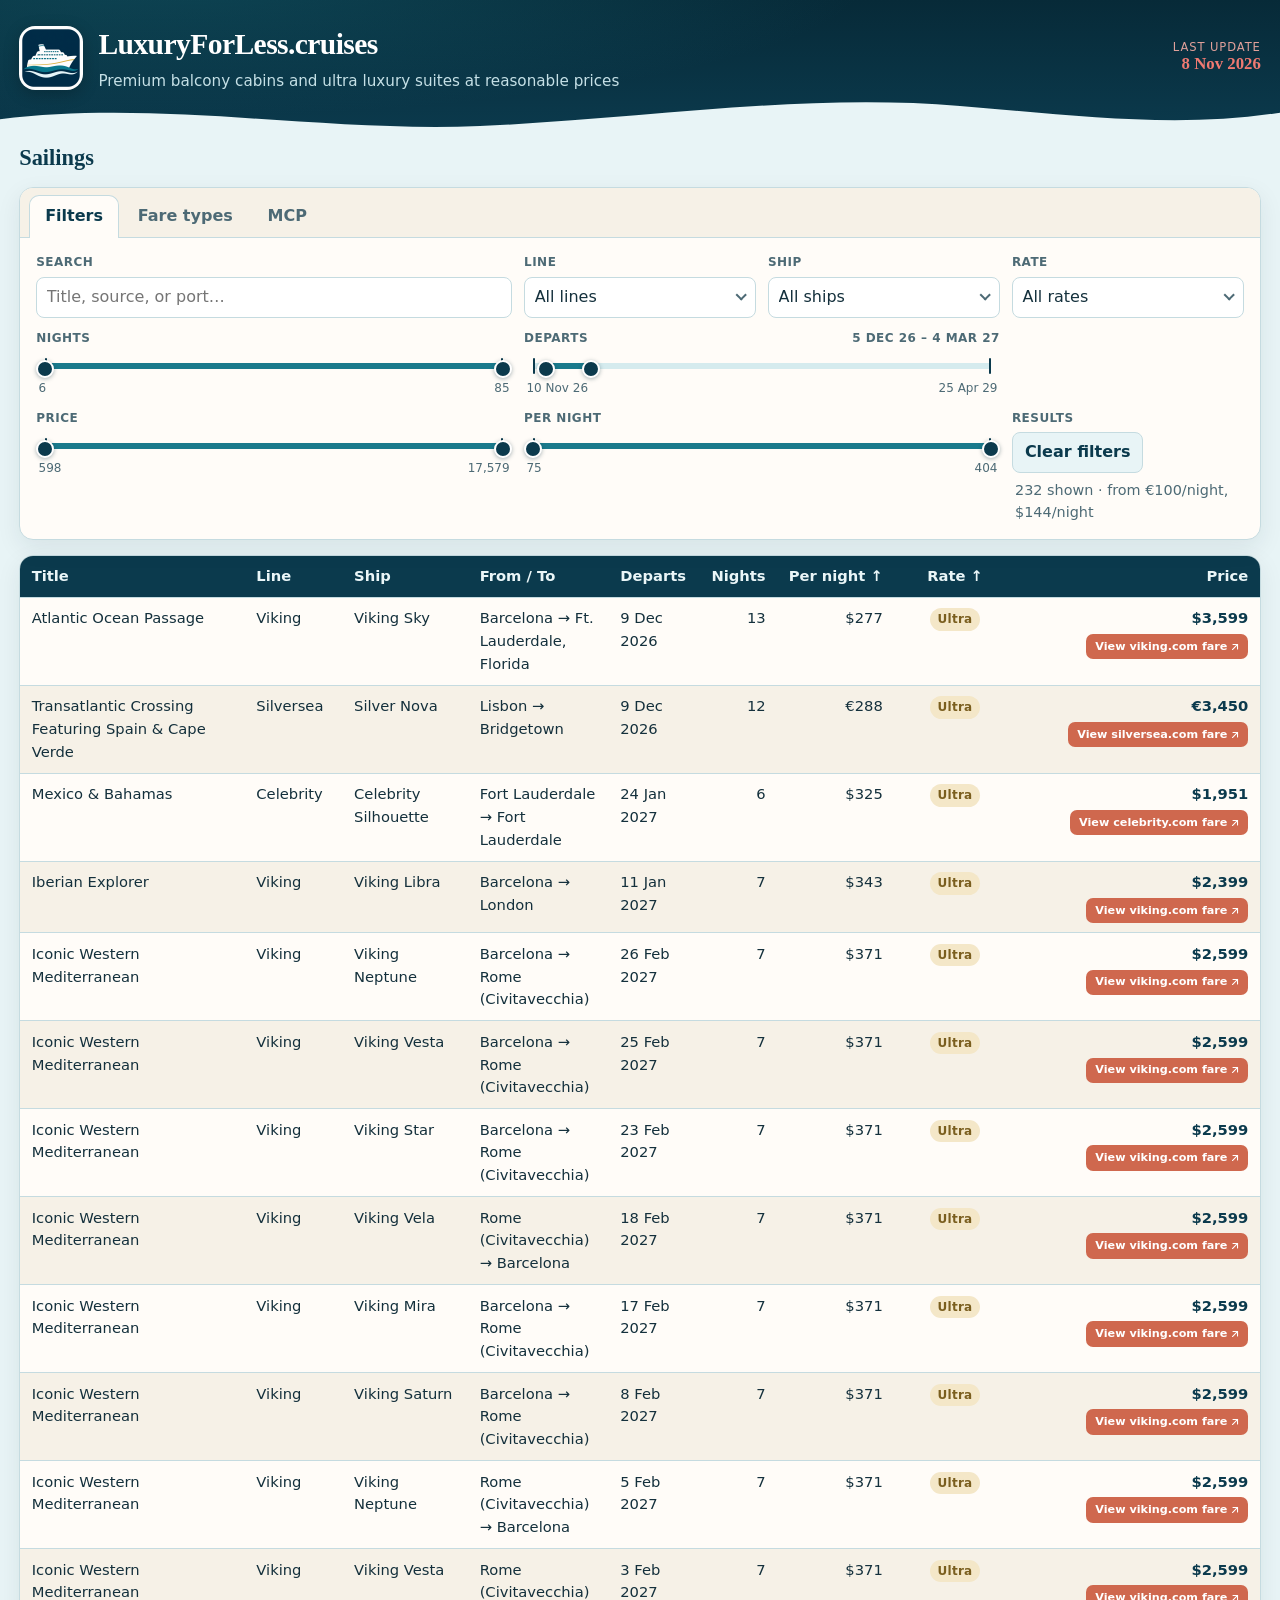
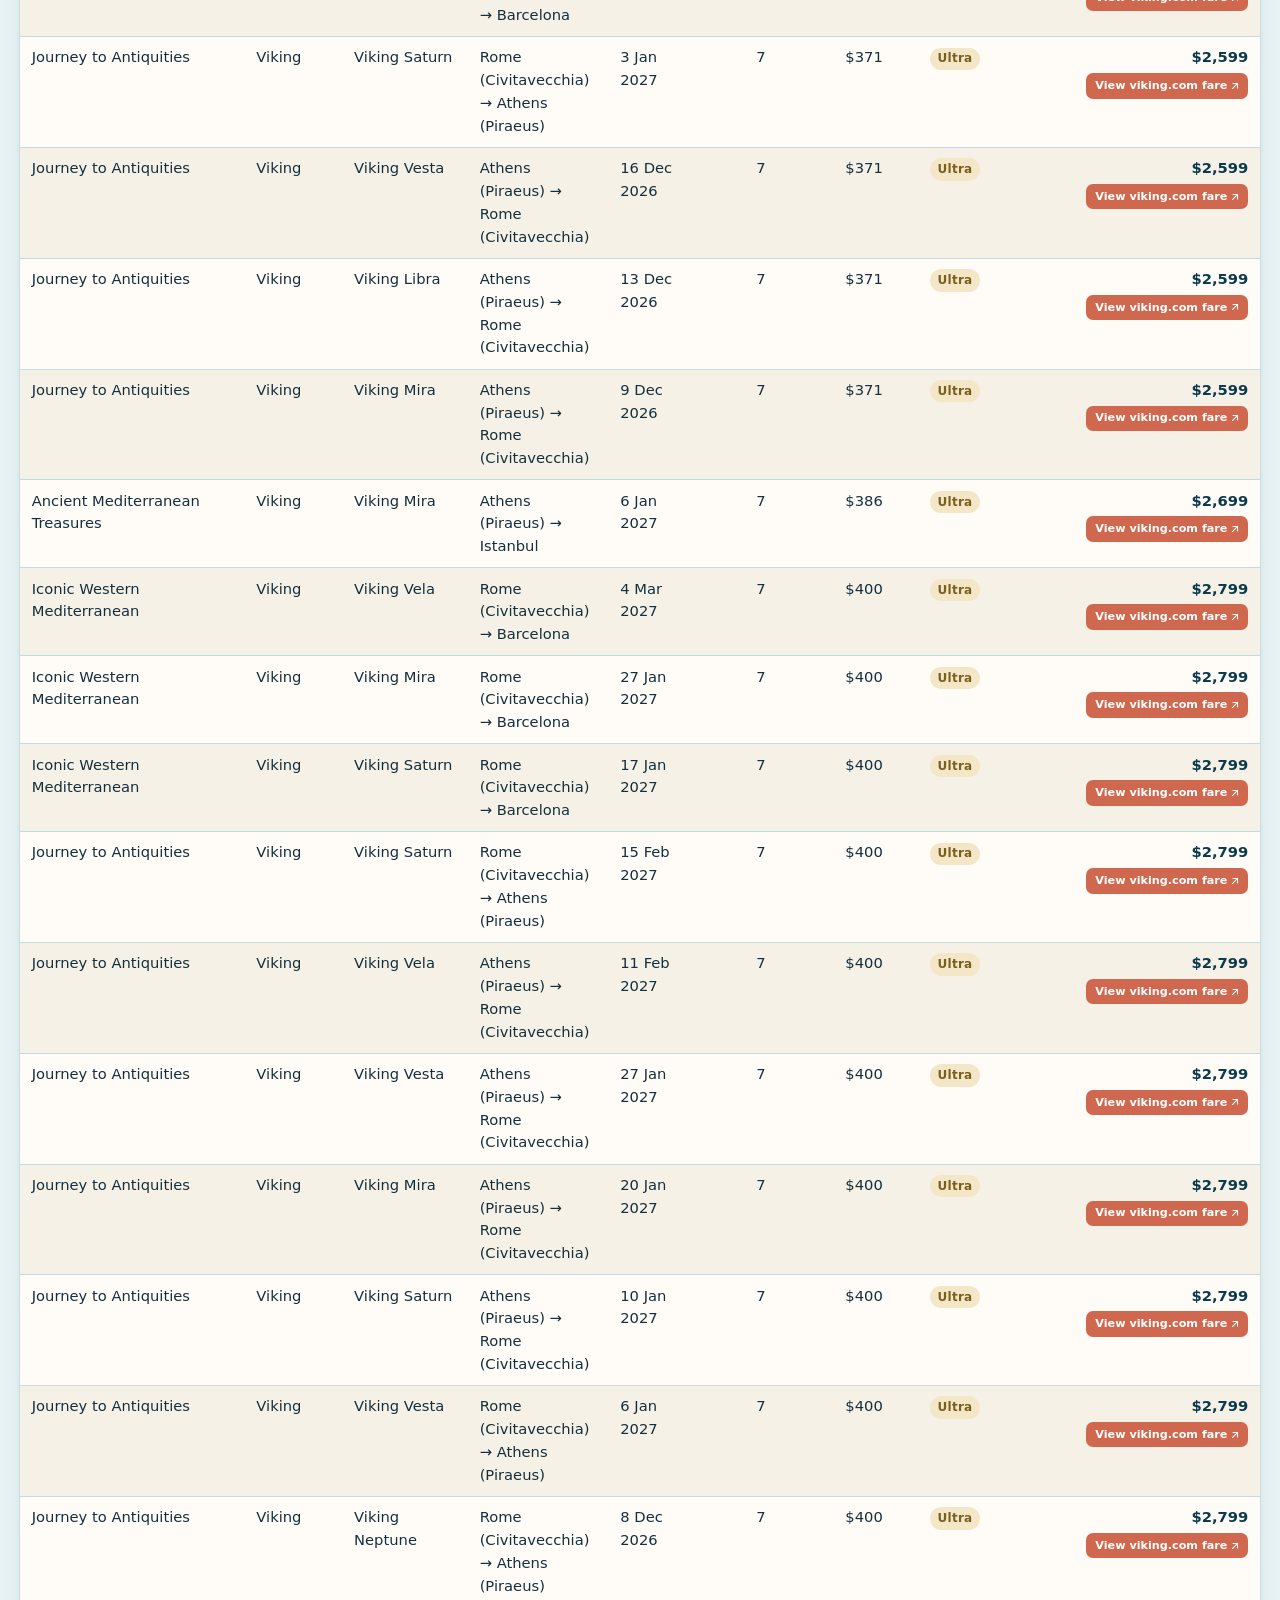
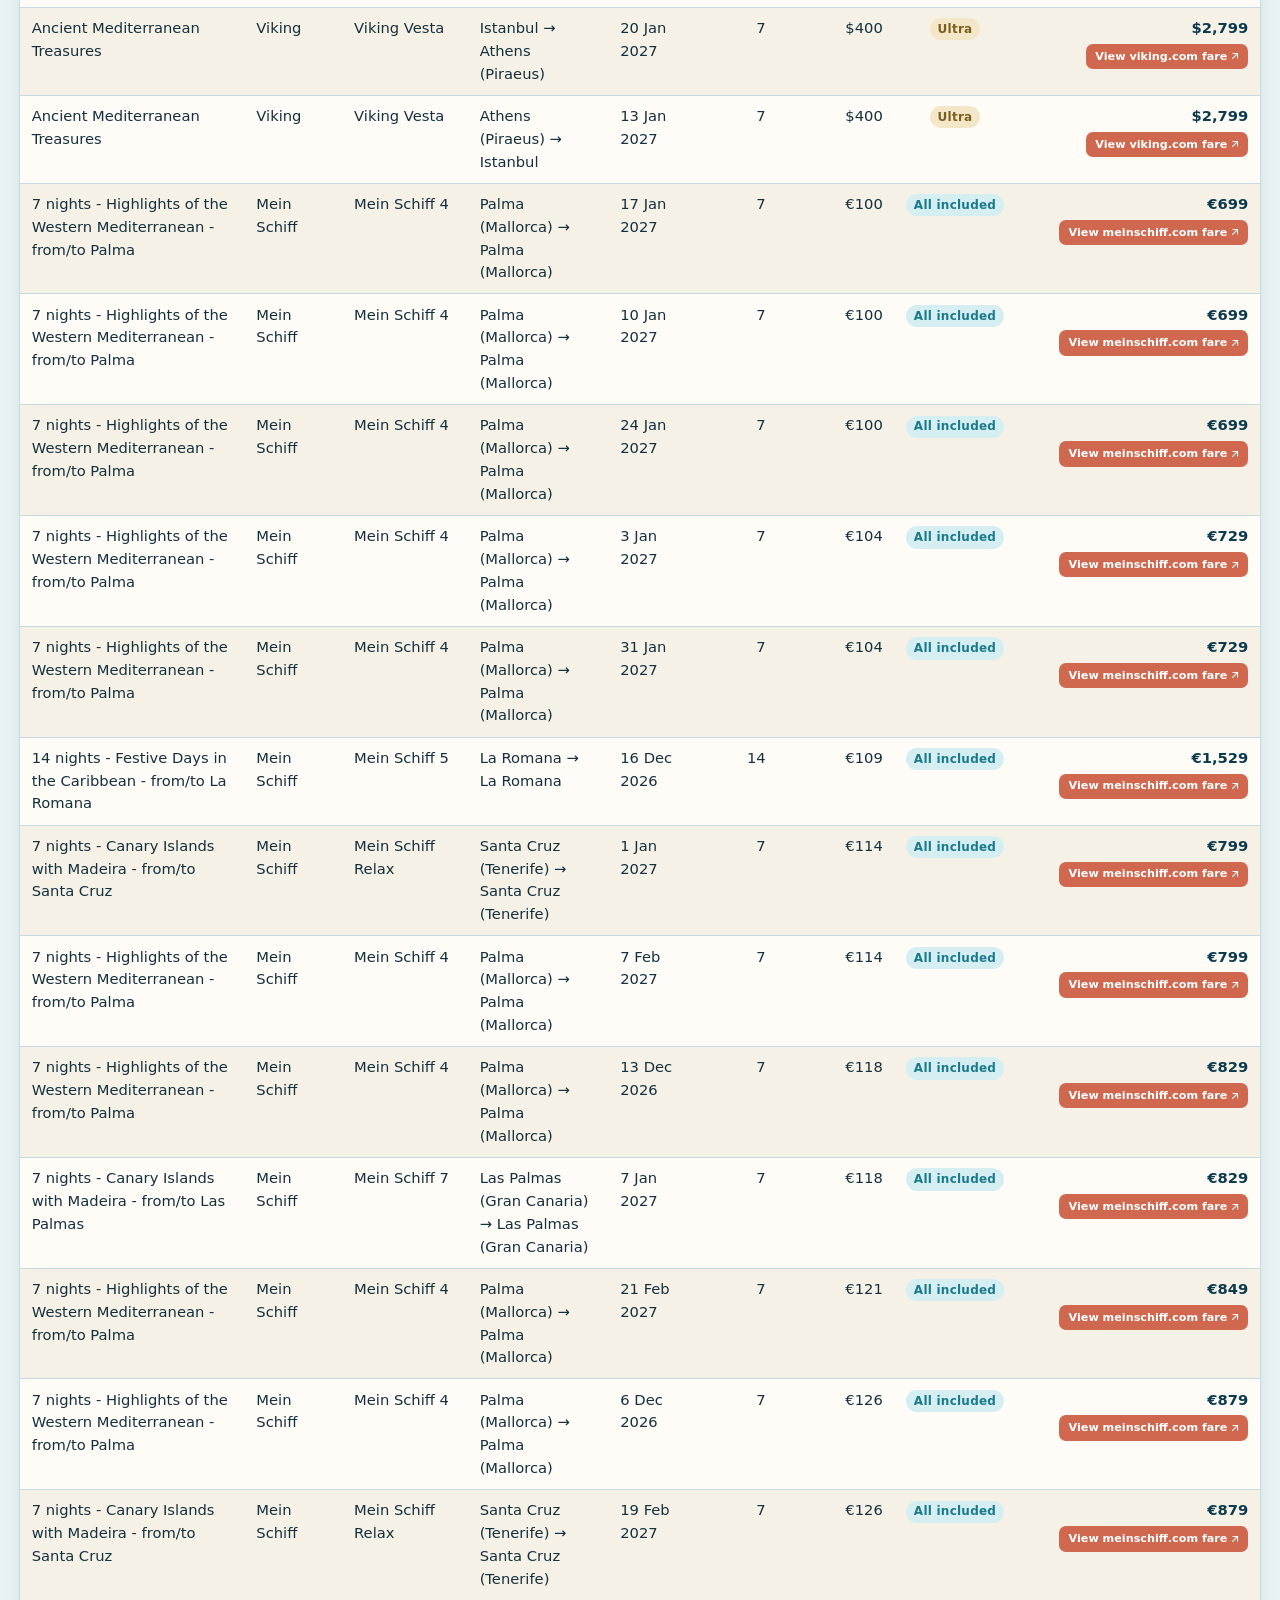
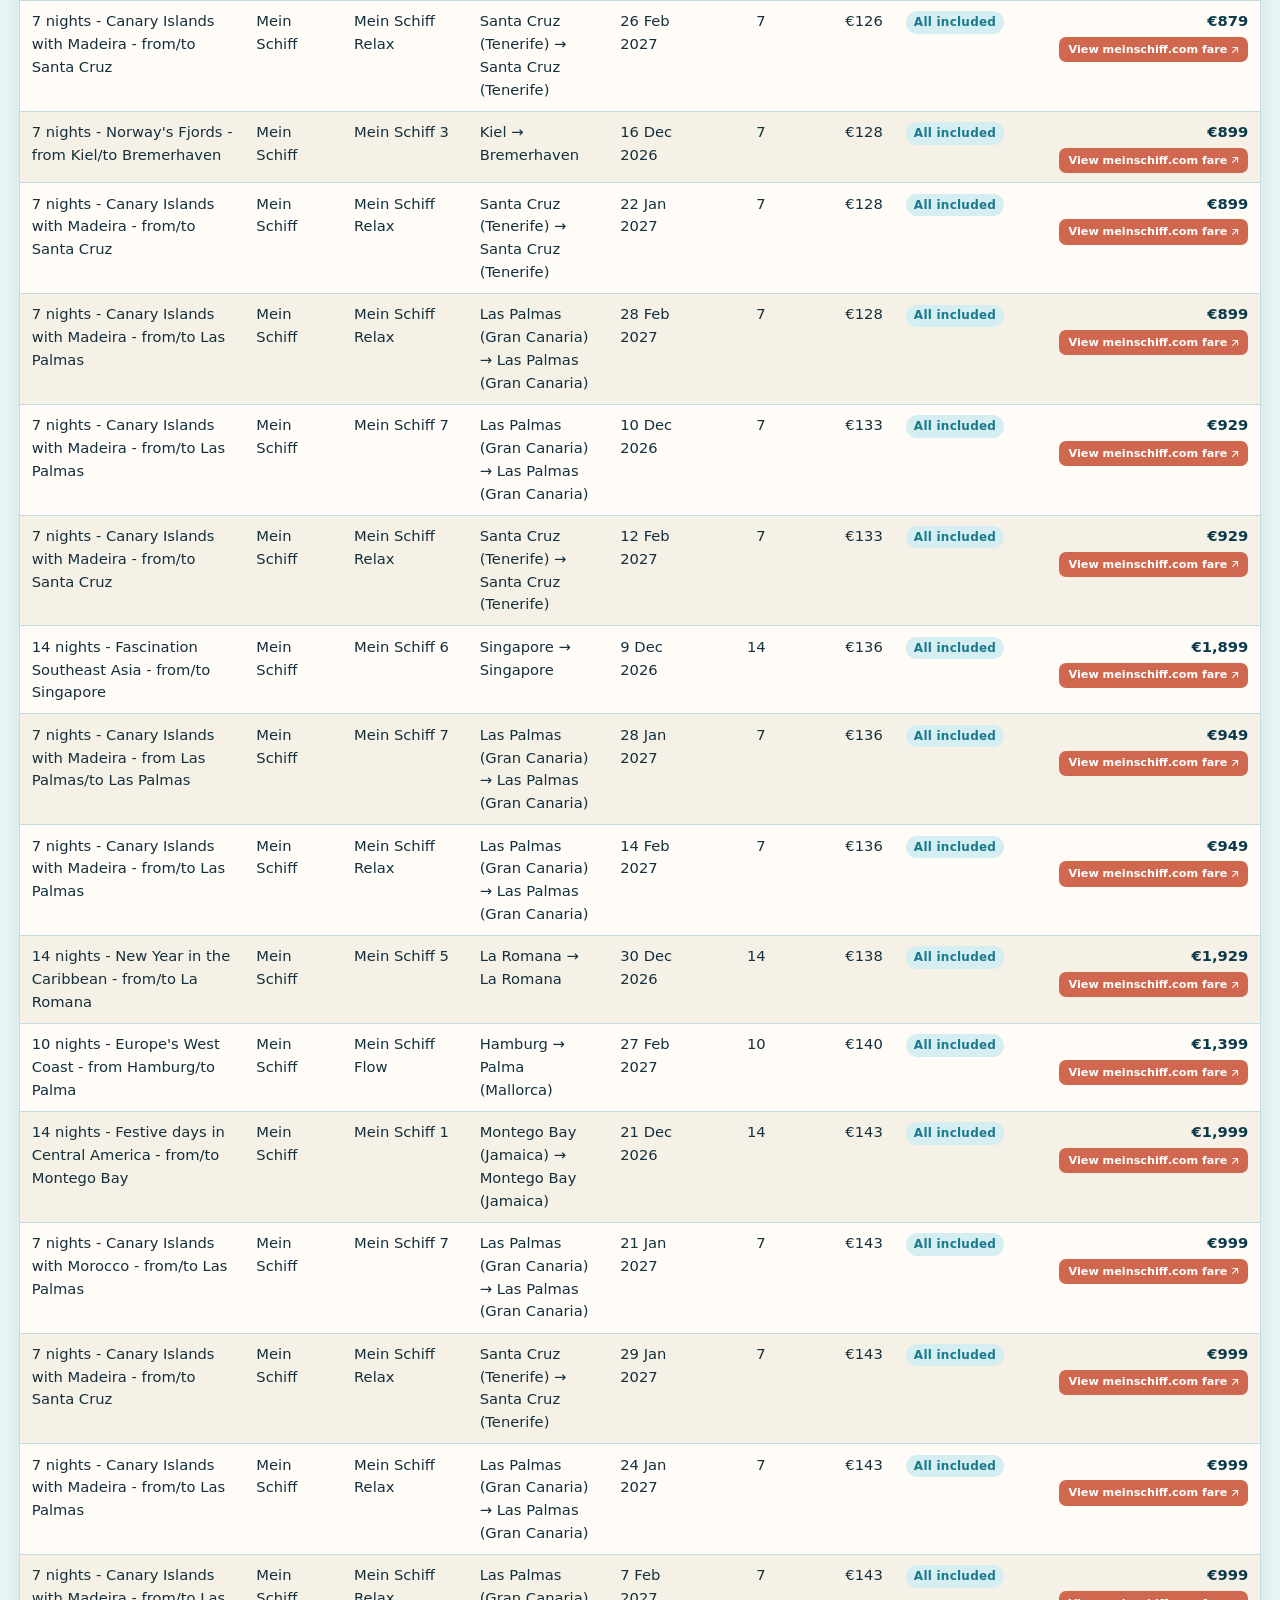
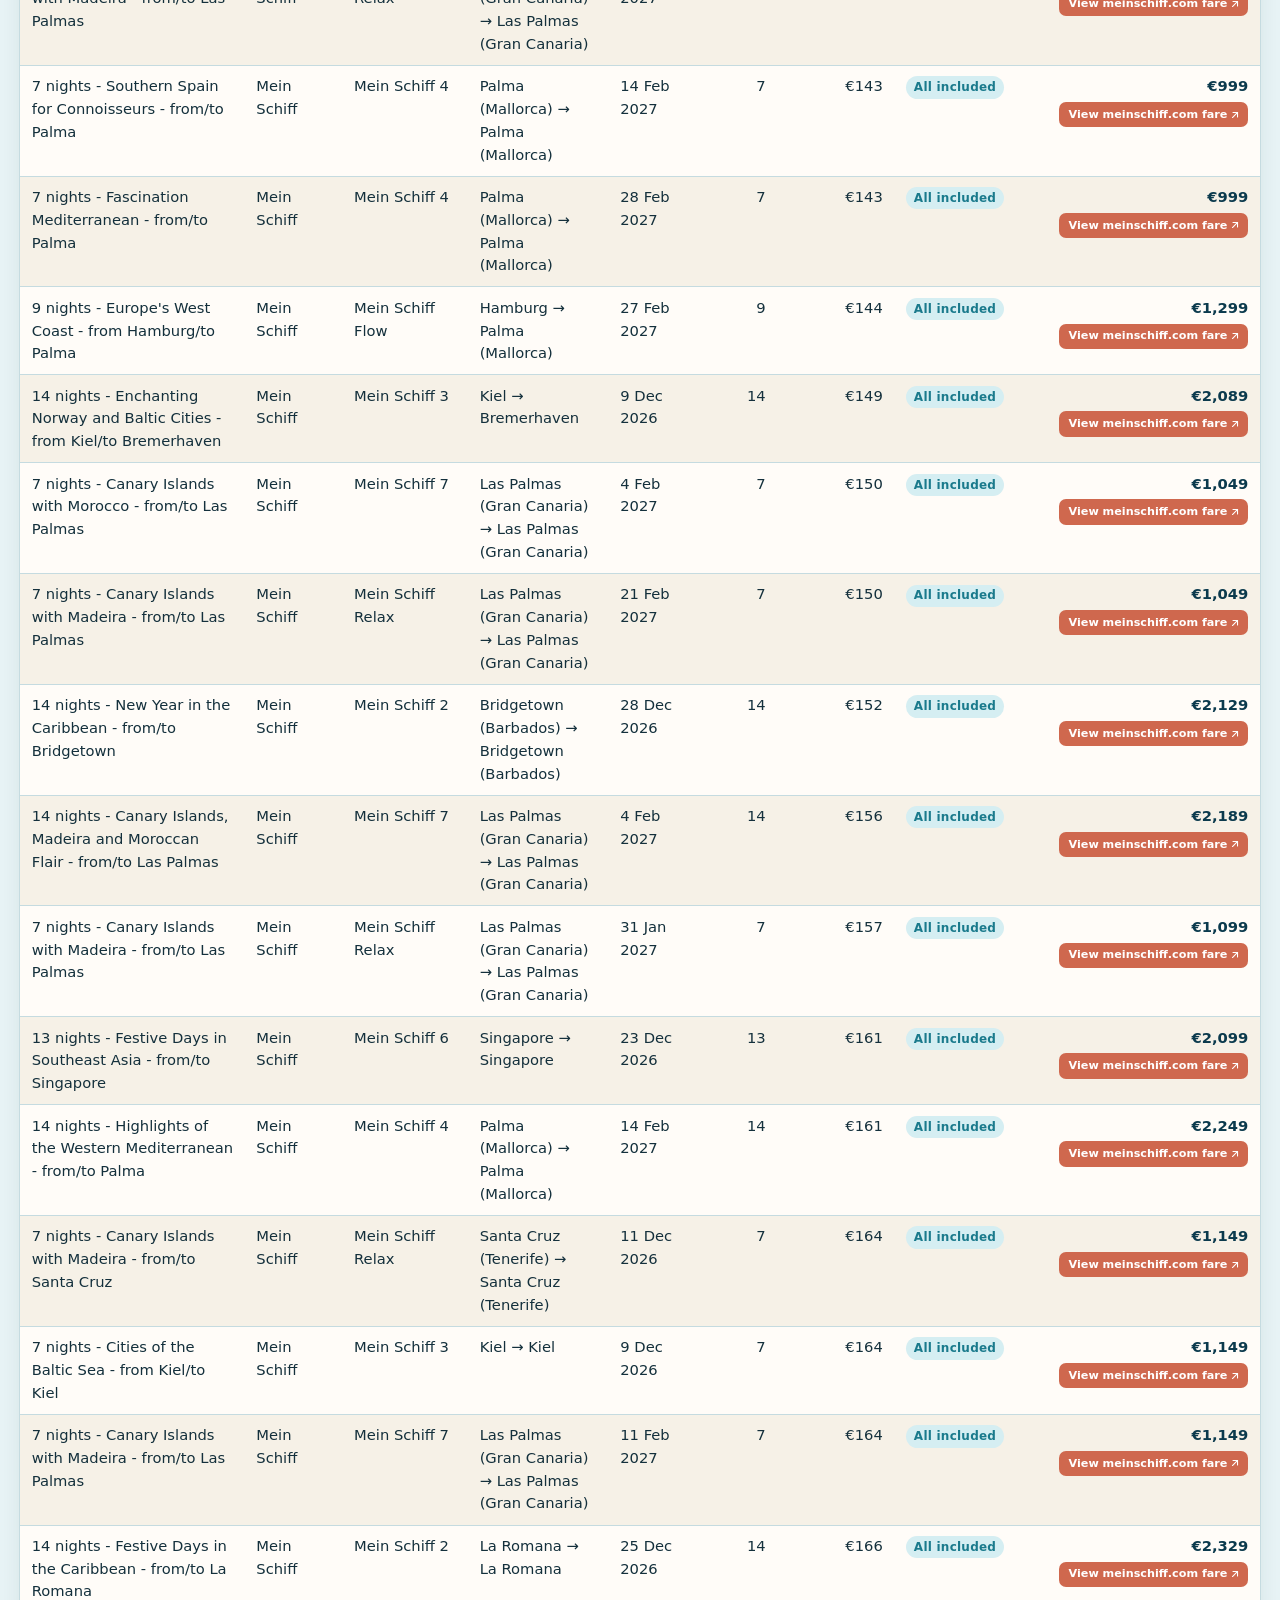
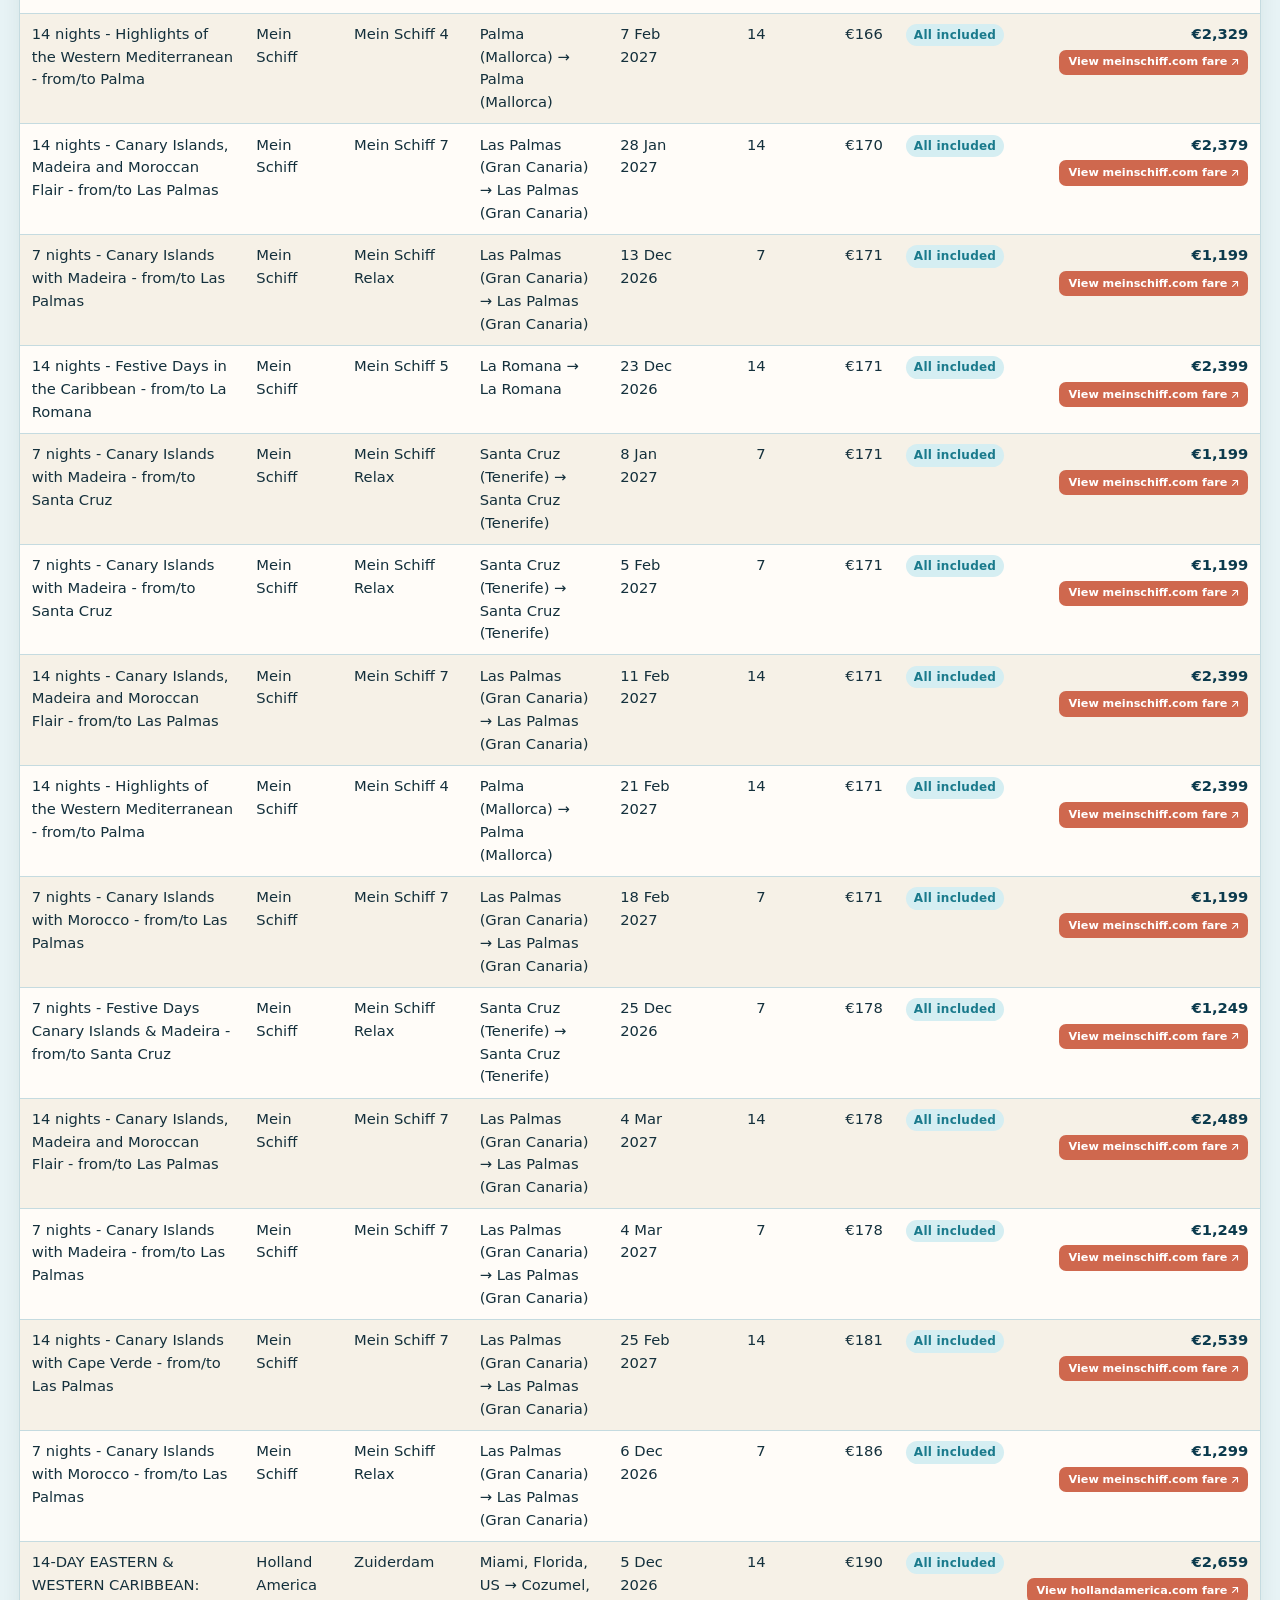
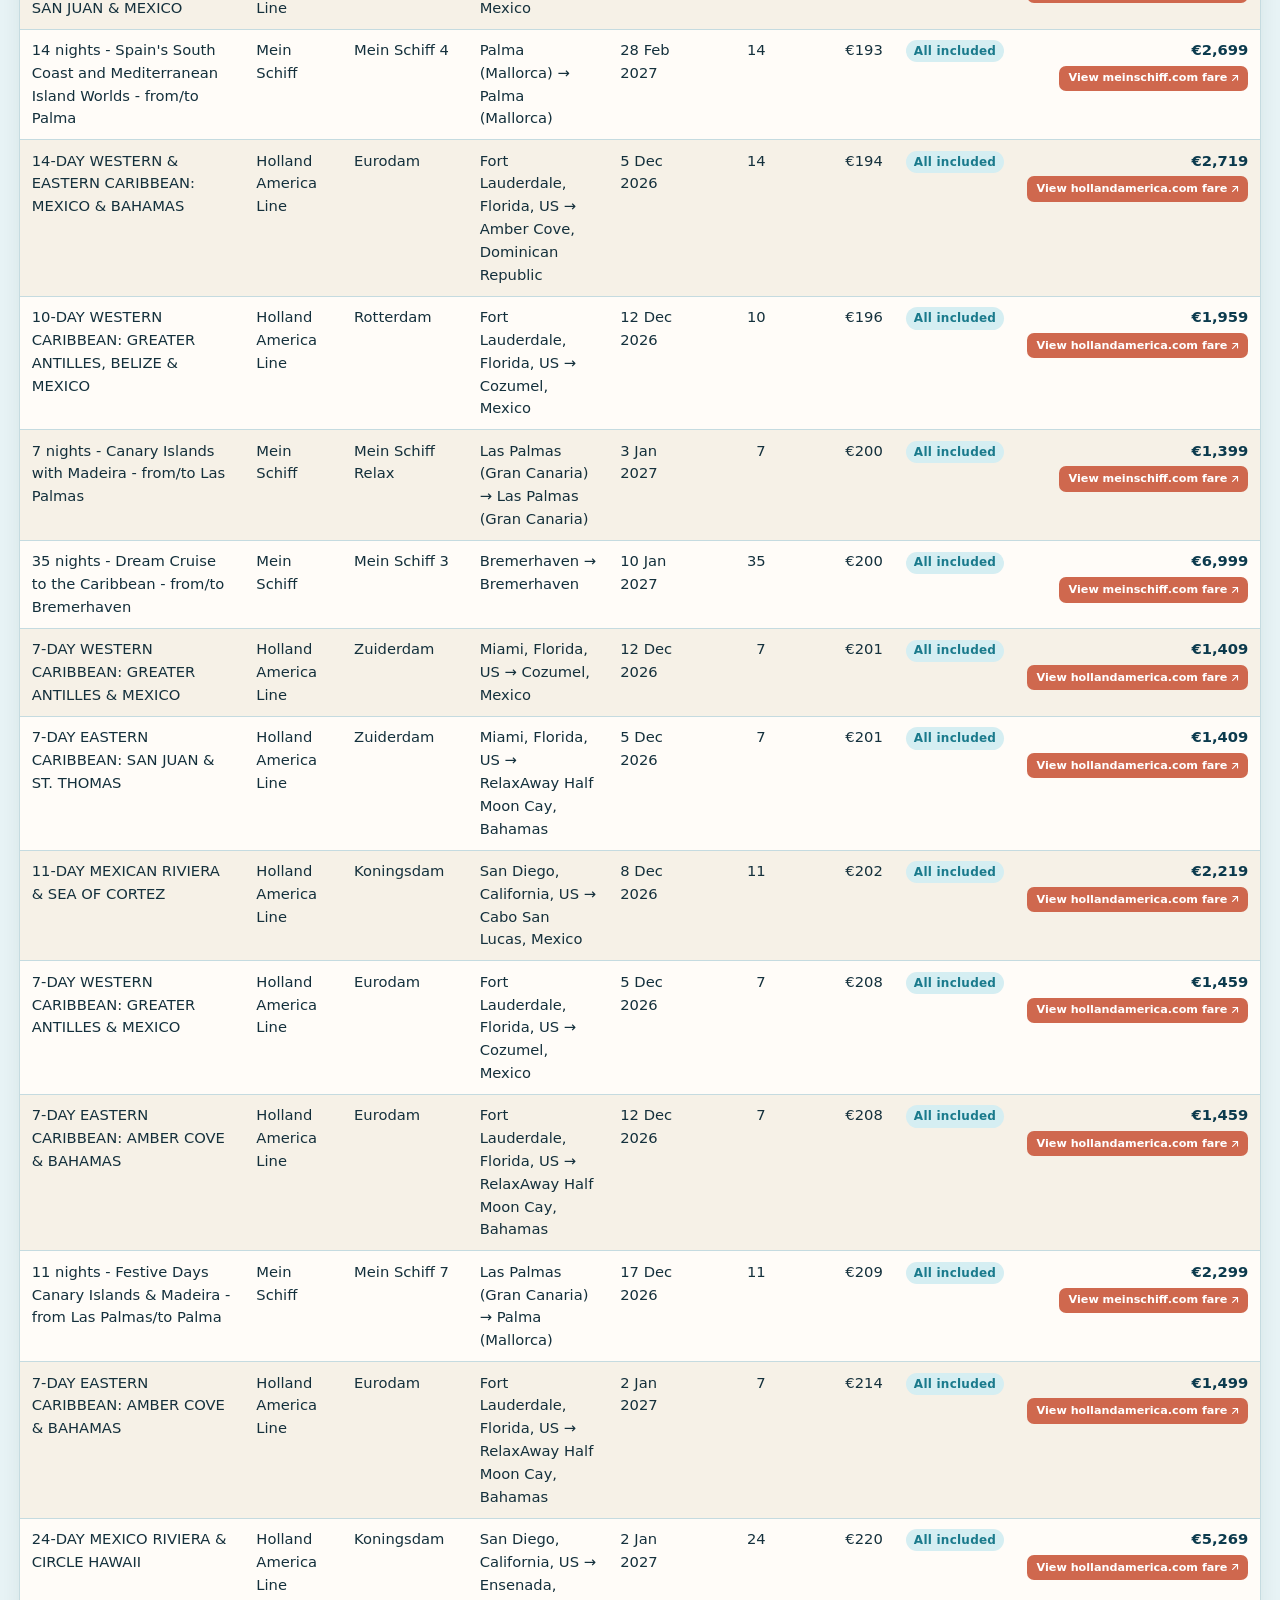
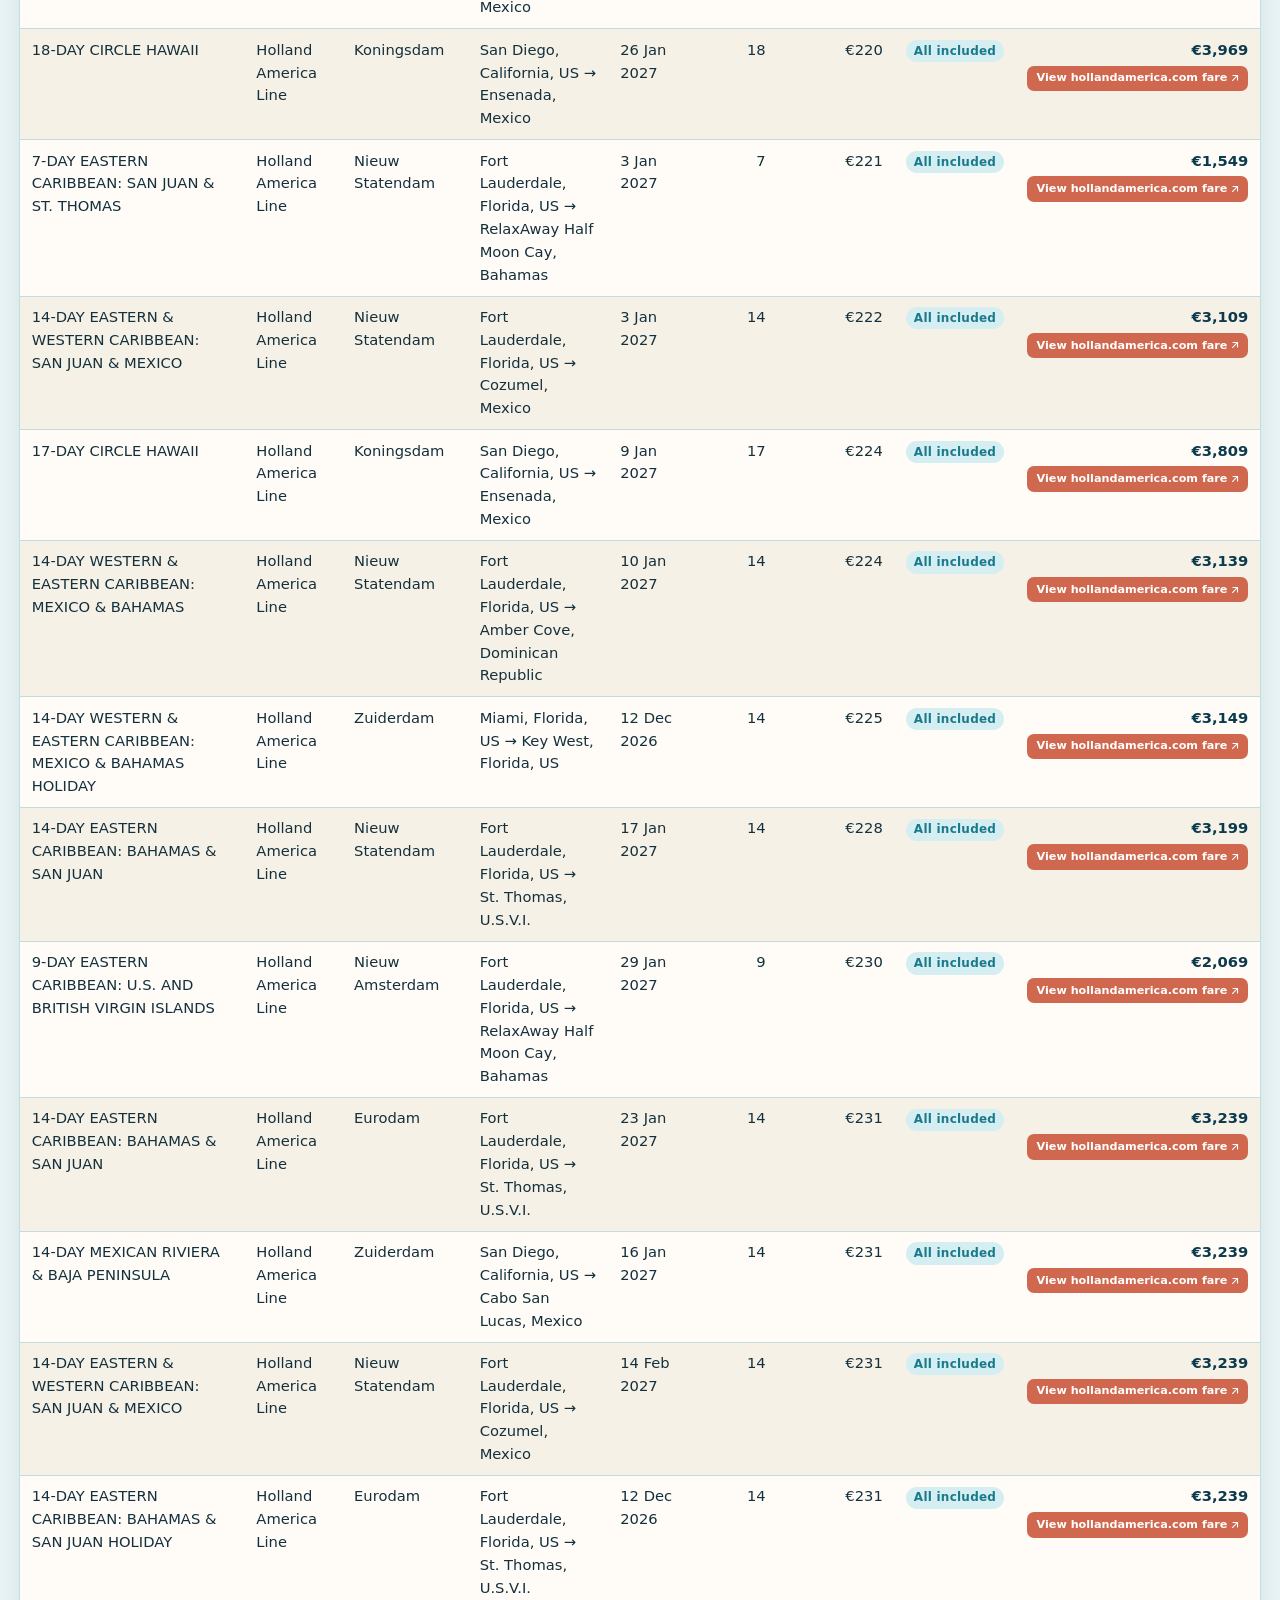
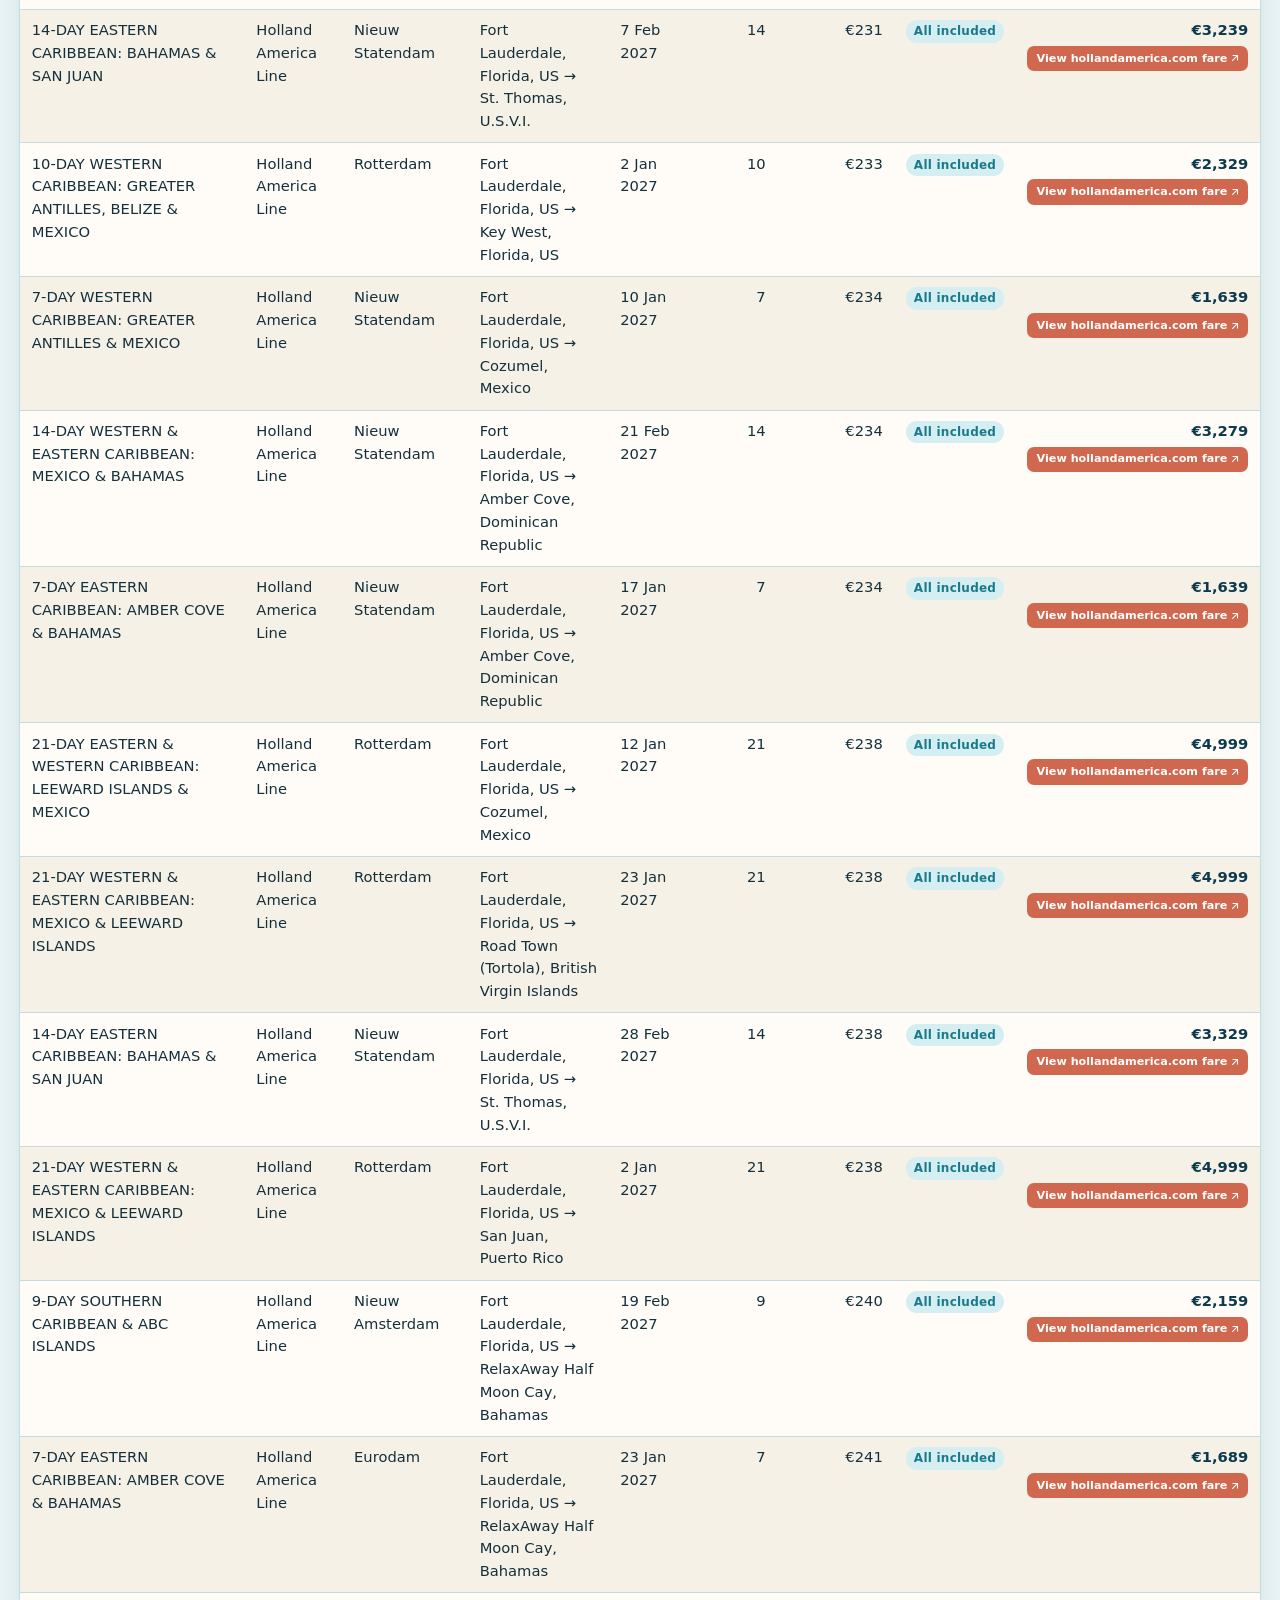
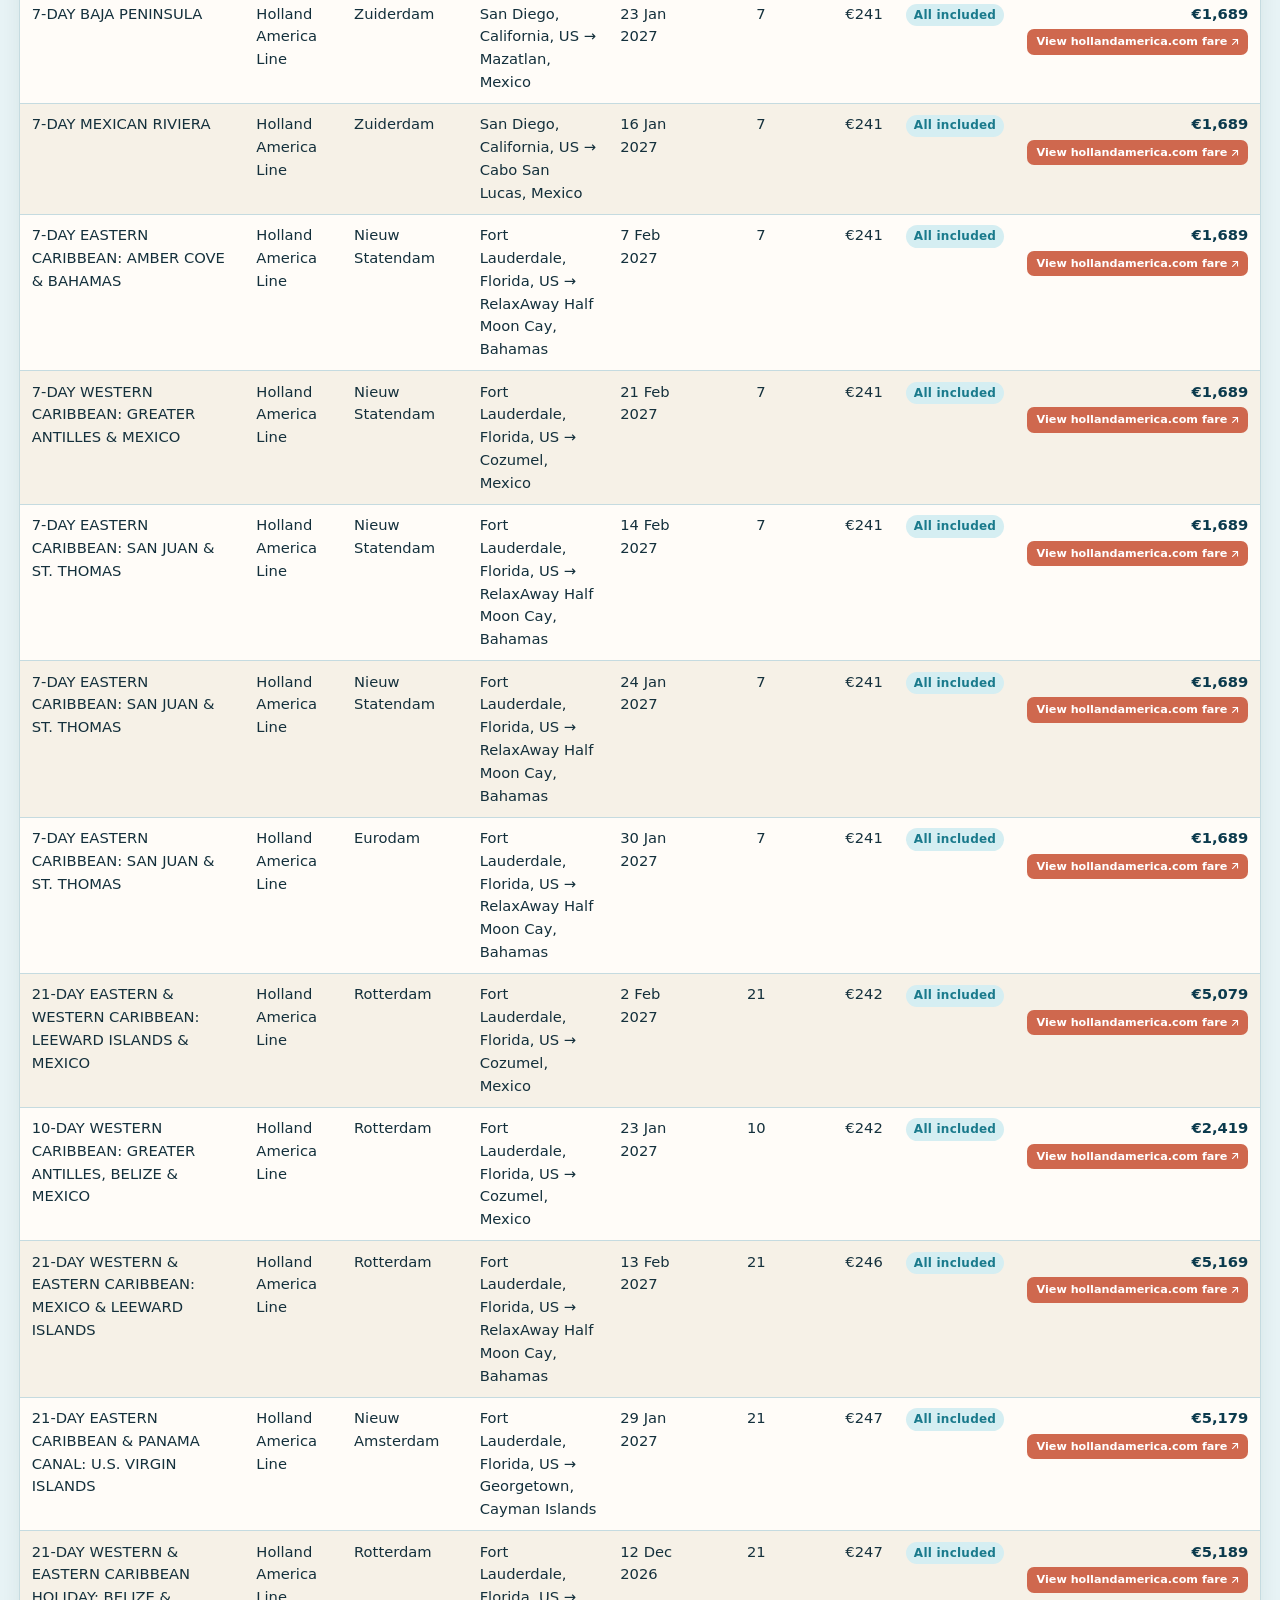
==== commit a9784f7a: "Update fares from all-20261108.csv" ====
--- a/index.html
+++ b/index.html
@@ -28,7 +28,7 @@
       </a>
       <p class="crawl-date">
         <span class="crawl-date-label">Last update</span>
-        <time datetime="2026-11-06">6 Nov 2026</time>
+        <time datetime="2026-11-08">8 Nov 2026</time>
       </p>
     </div>
   </header>
@@ -195,7 +195,7 @@
         <a href="./index.html" aria-current="page">Sailings</a>
         <a href="./about.html">About us</a>
       </nav>
-      <p>Built 2026-11-06 from all-20261106.csv. Open this folder in a browser; nothing is fetched from a server.</p>
+      <p>Built 2026-11-08 from all-20261108.csv. Open this folder in a browser; nothing is fetched from a server.</p>
     </footer>
   </main>
   <script src="./js/data.js"></script>
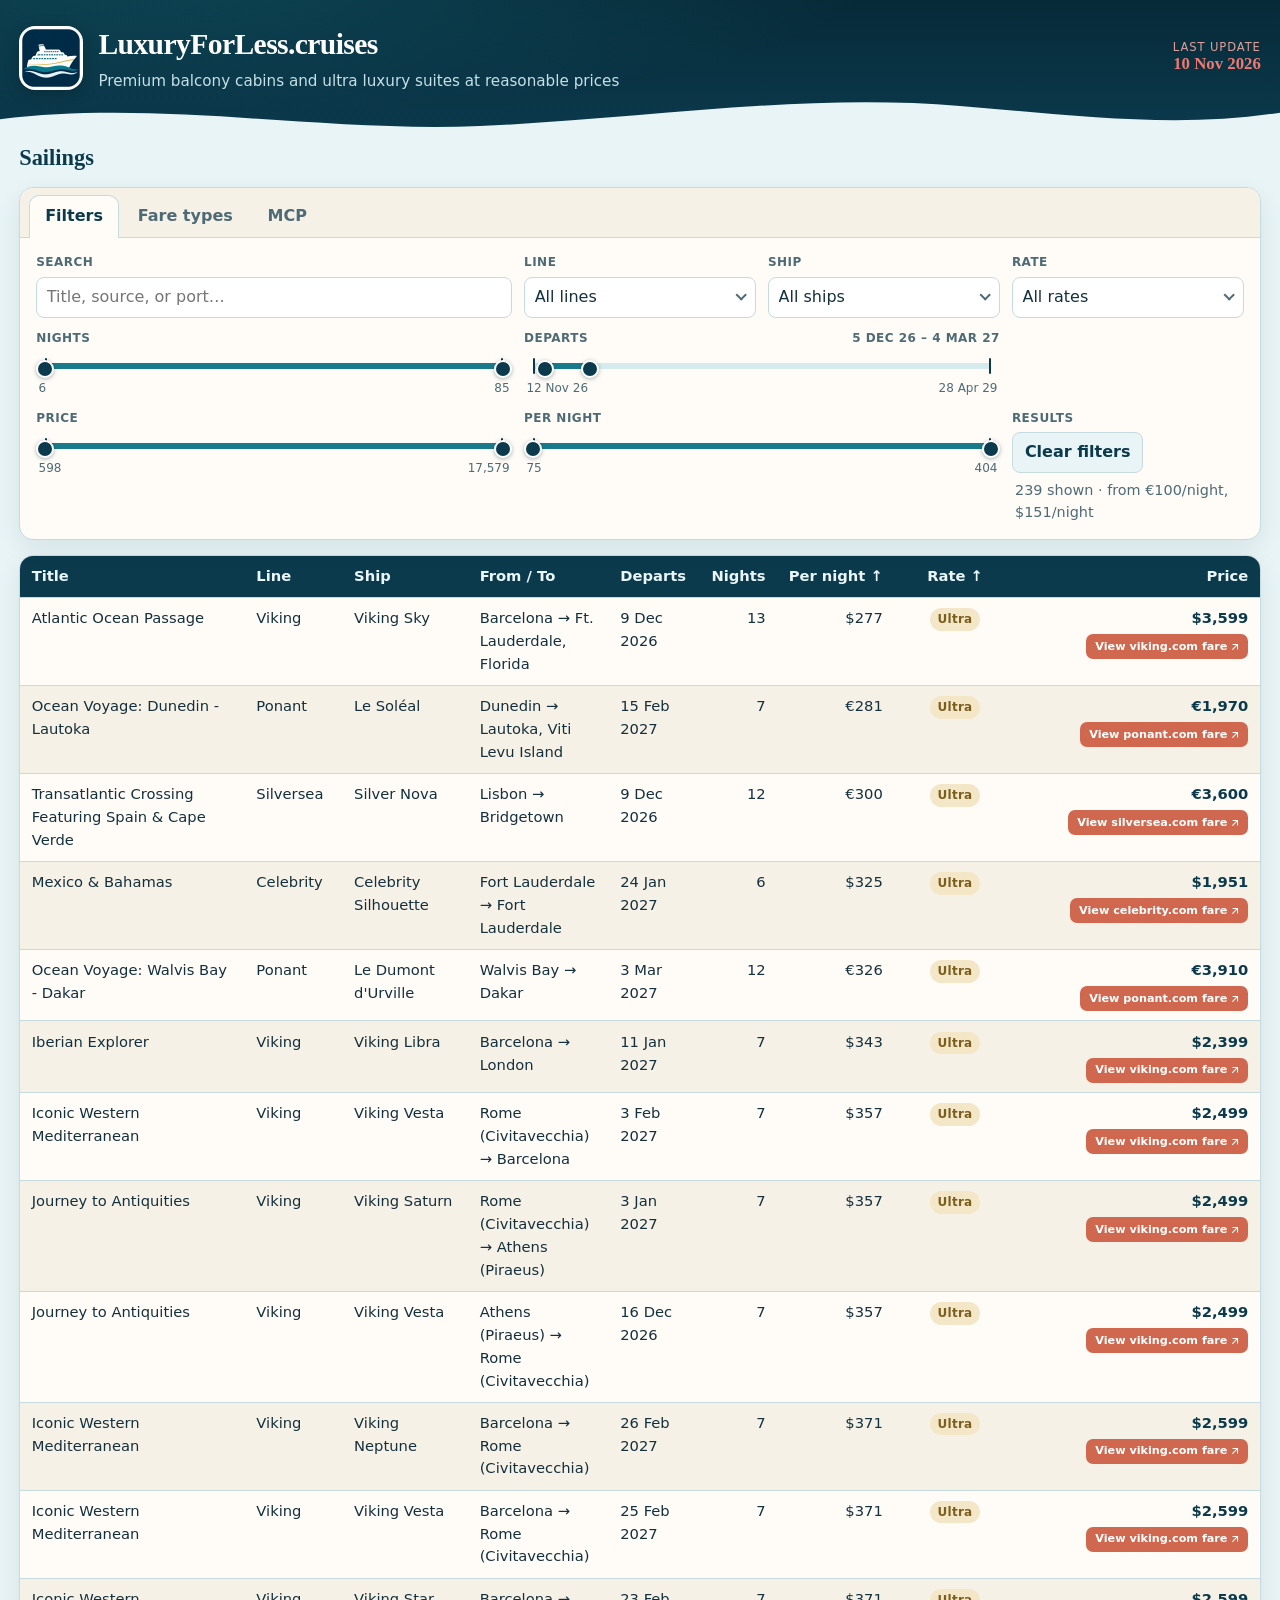
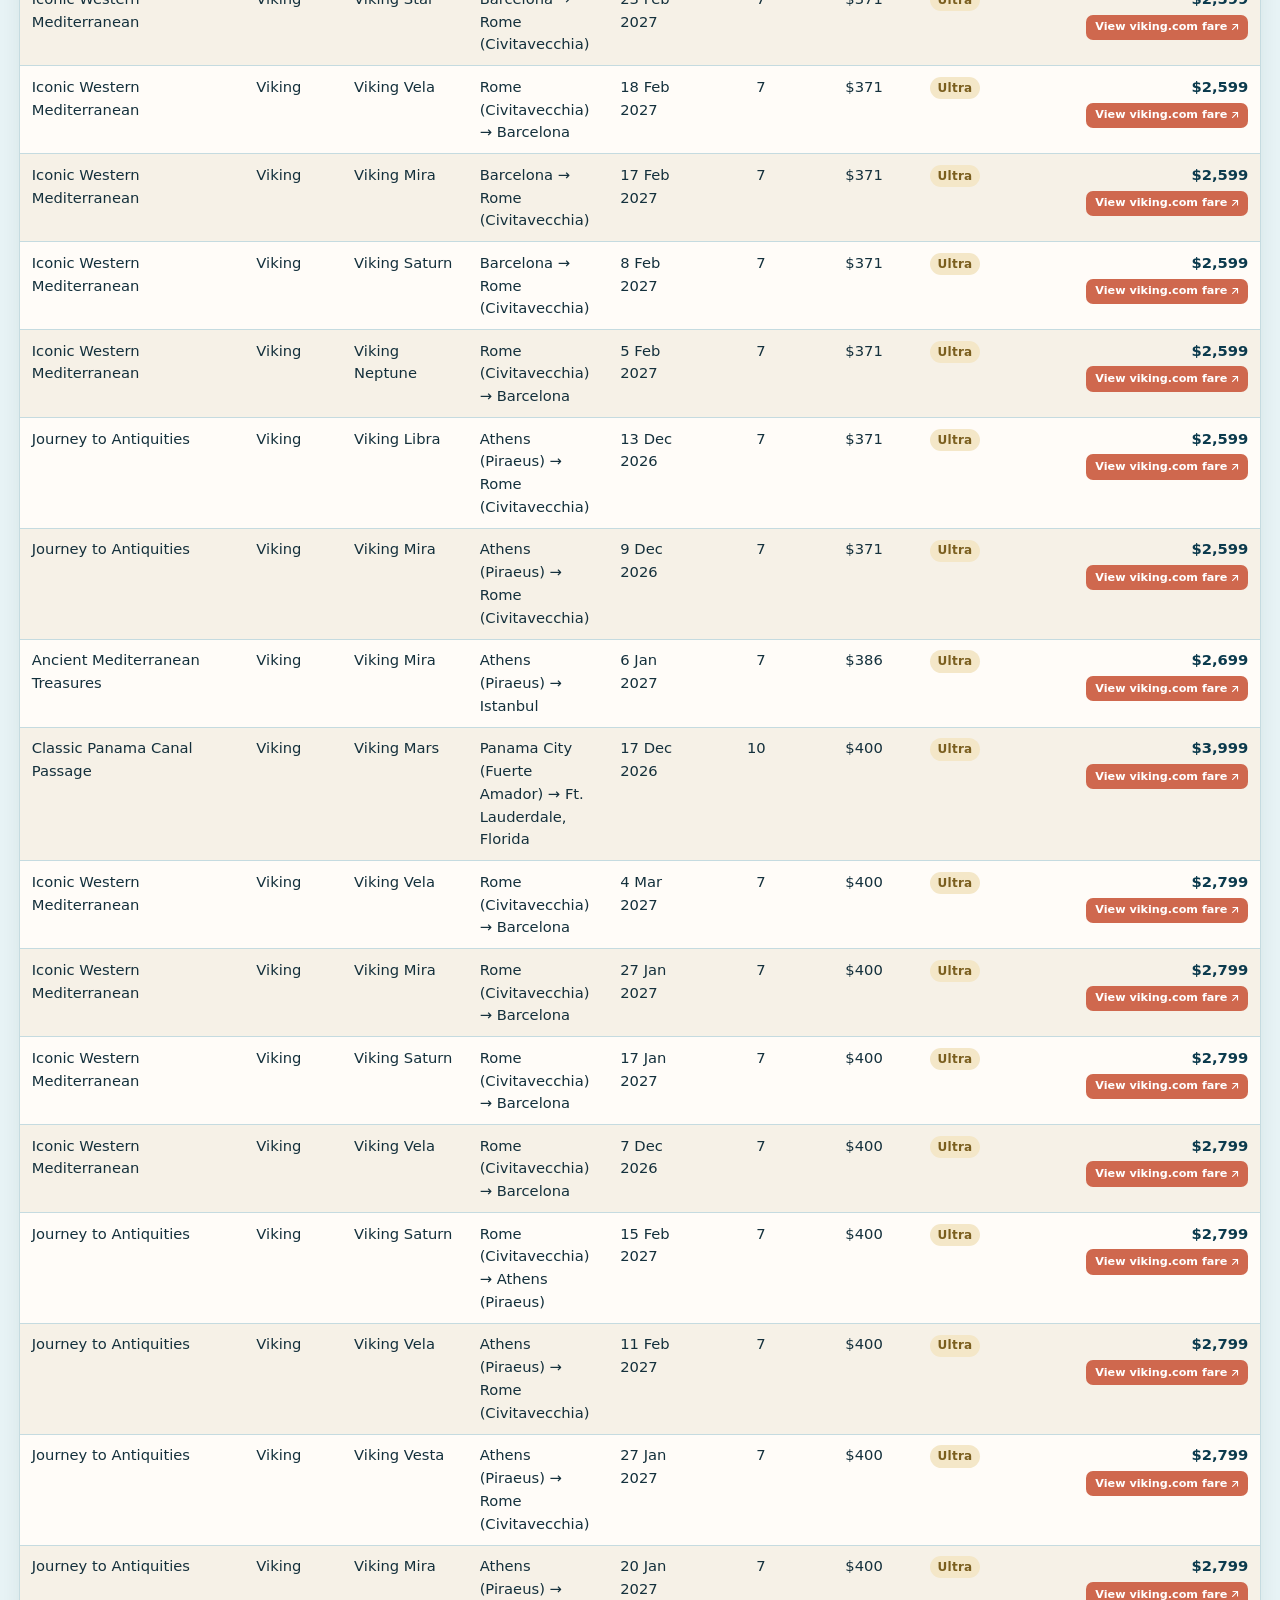
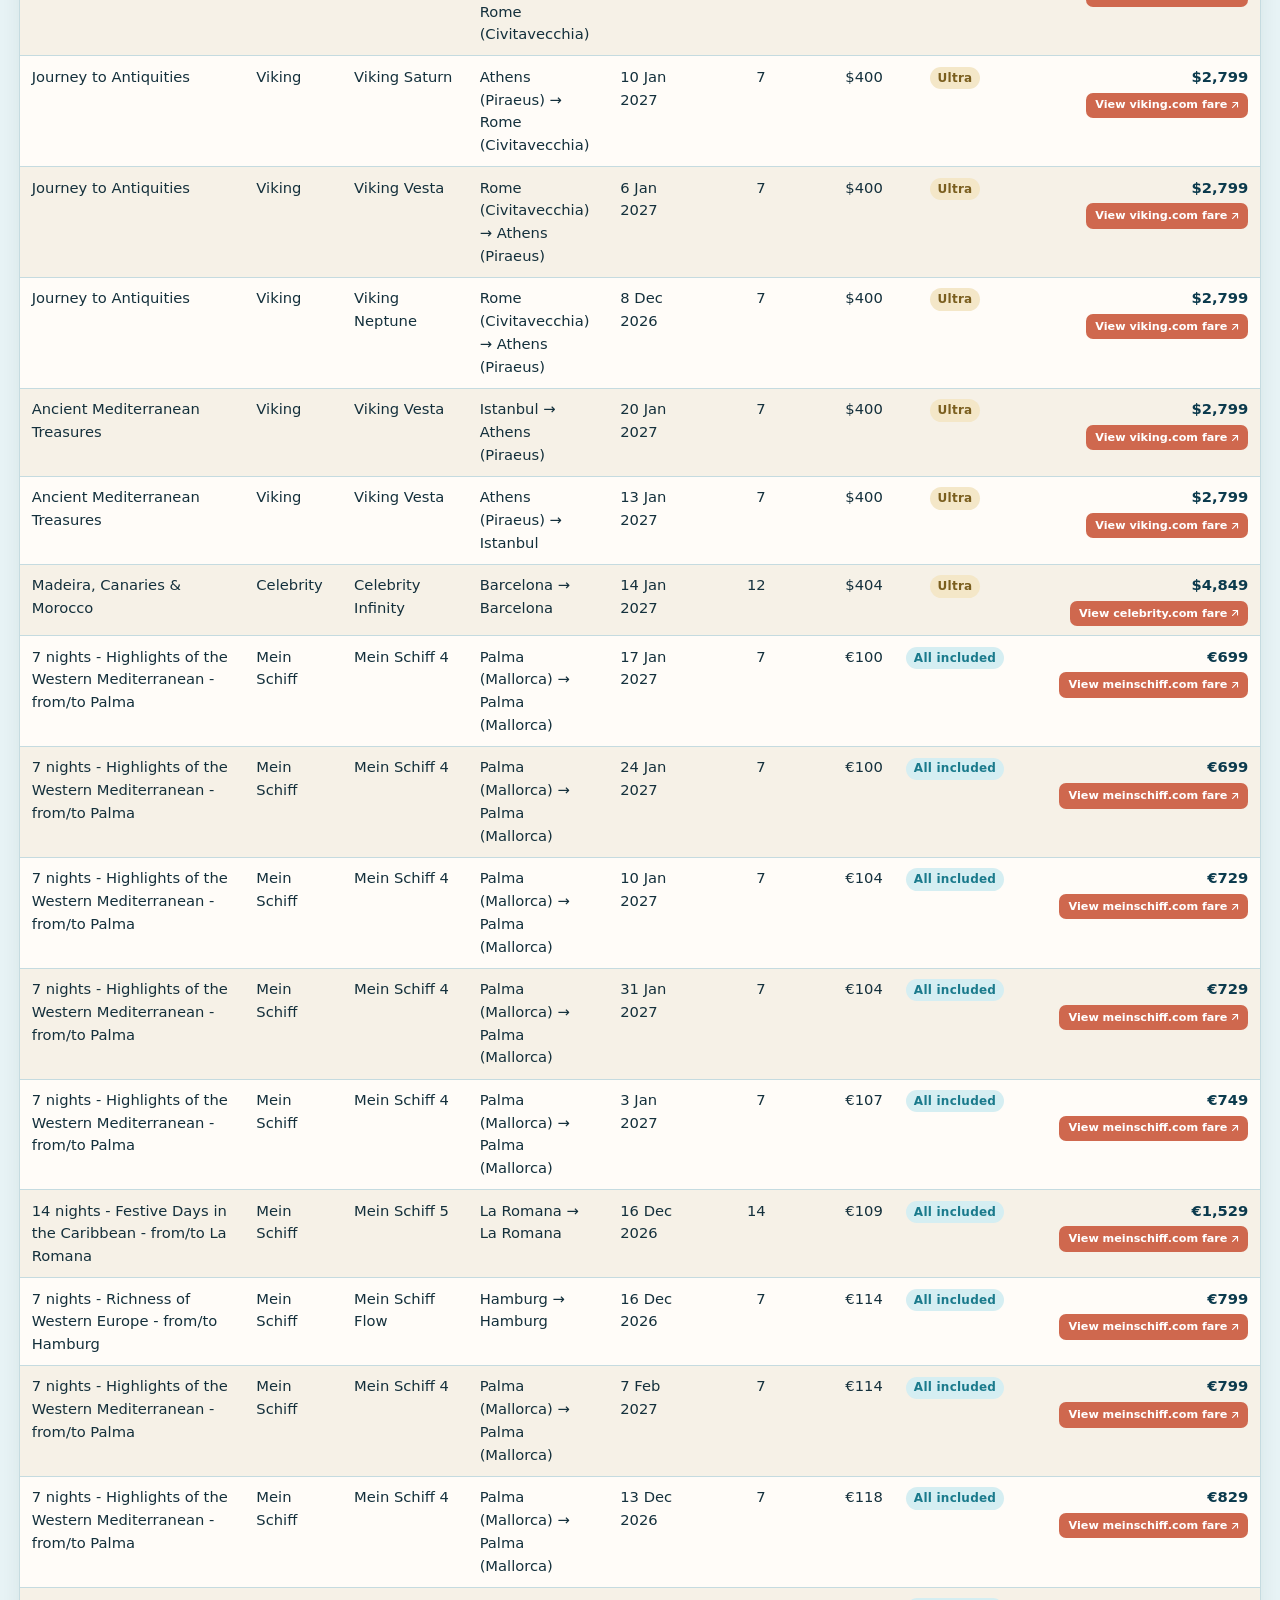
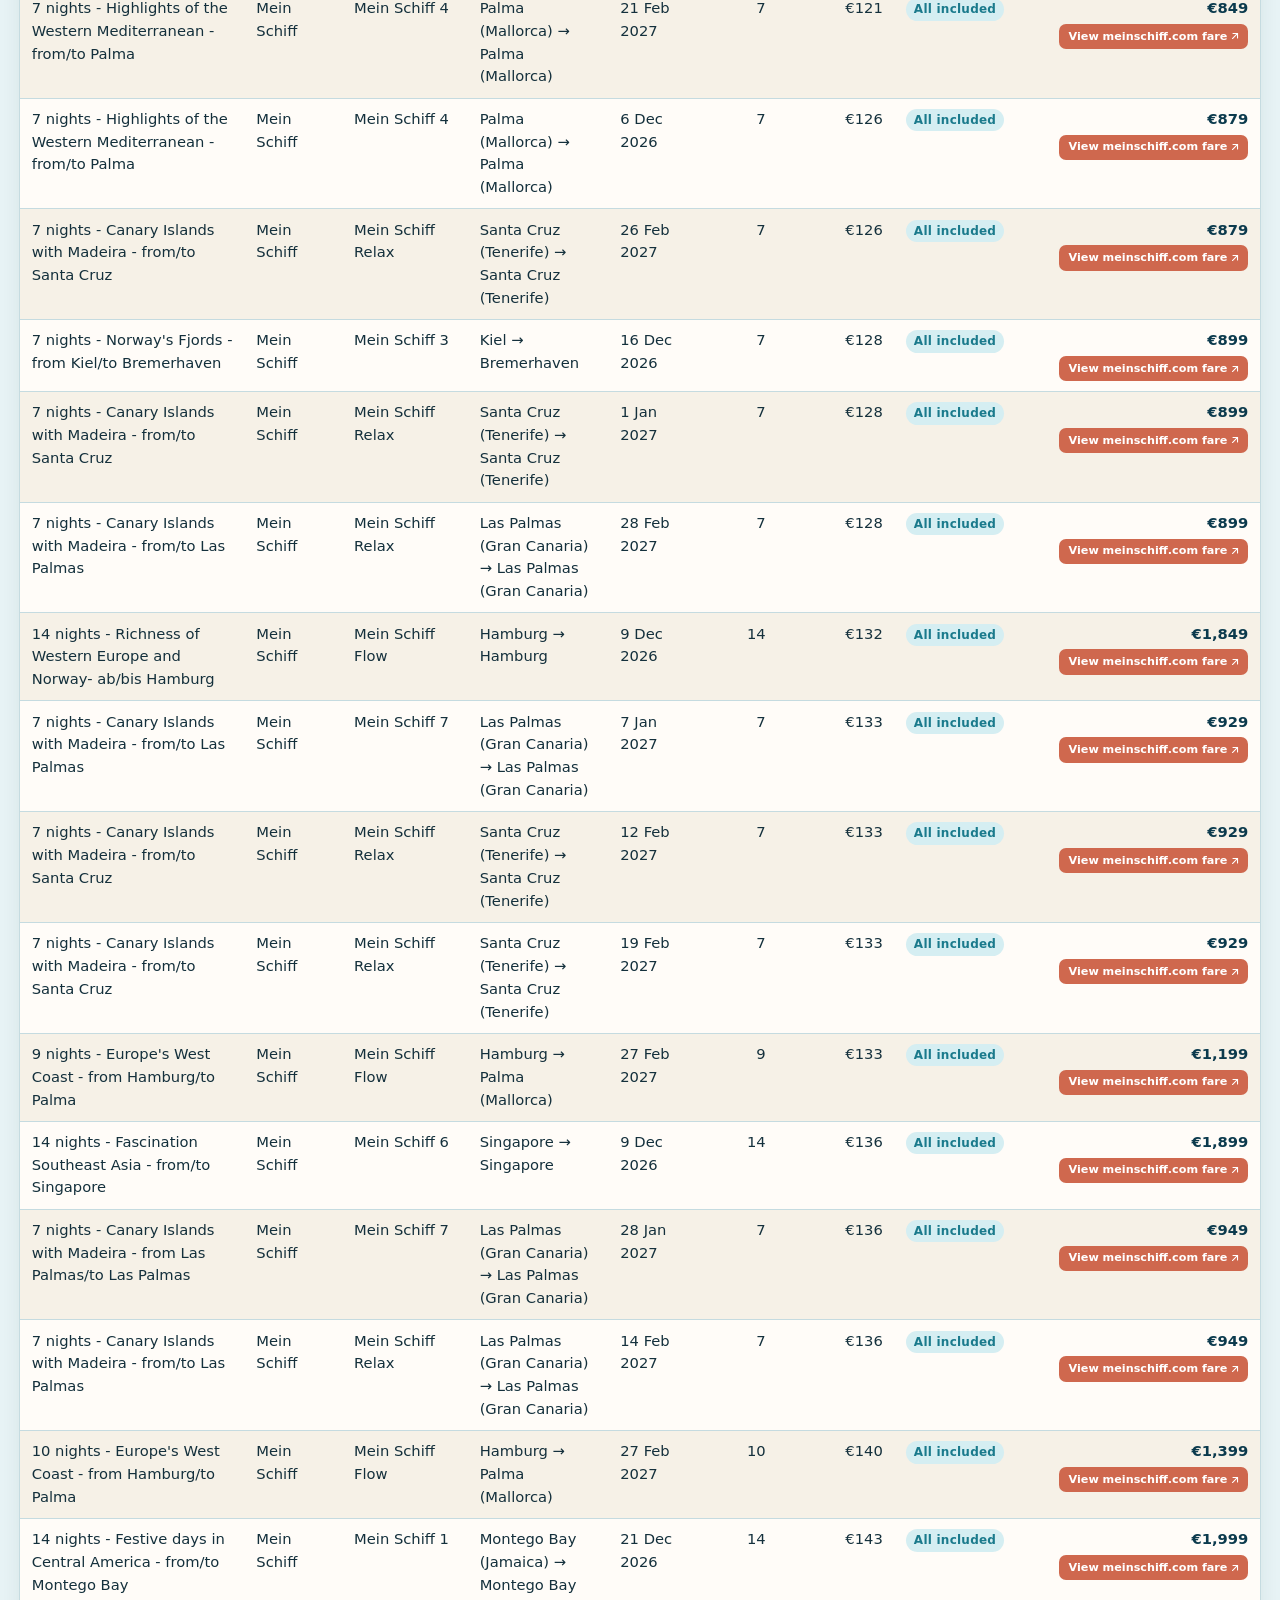
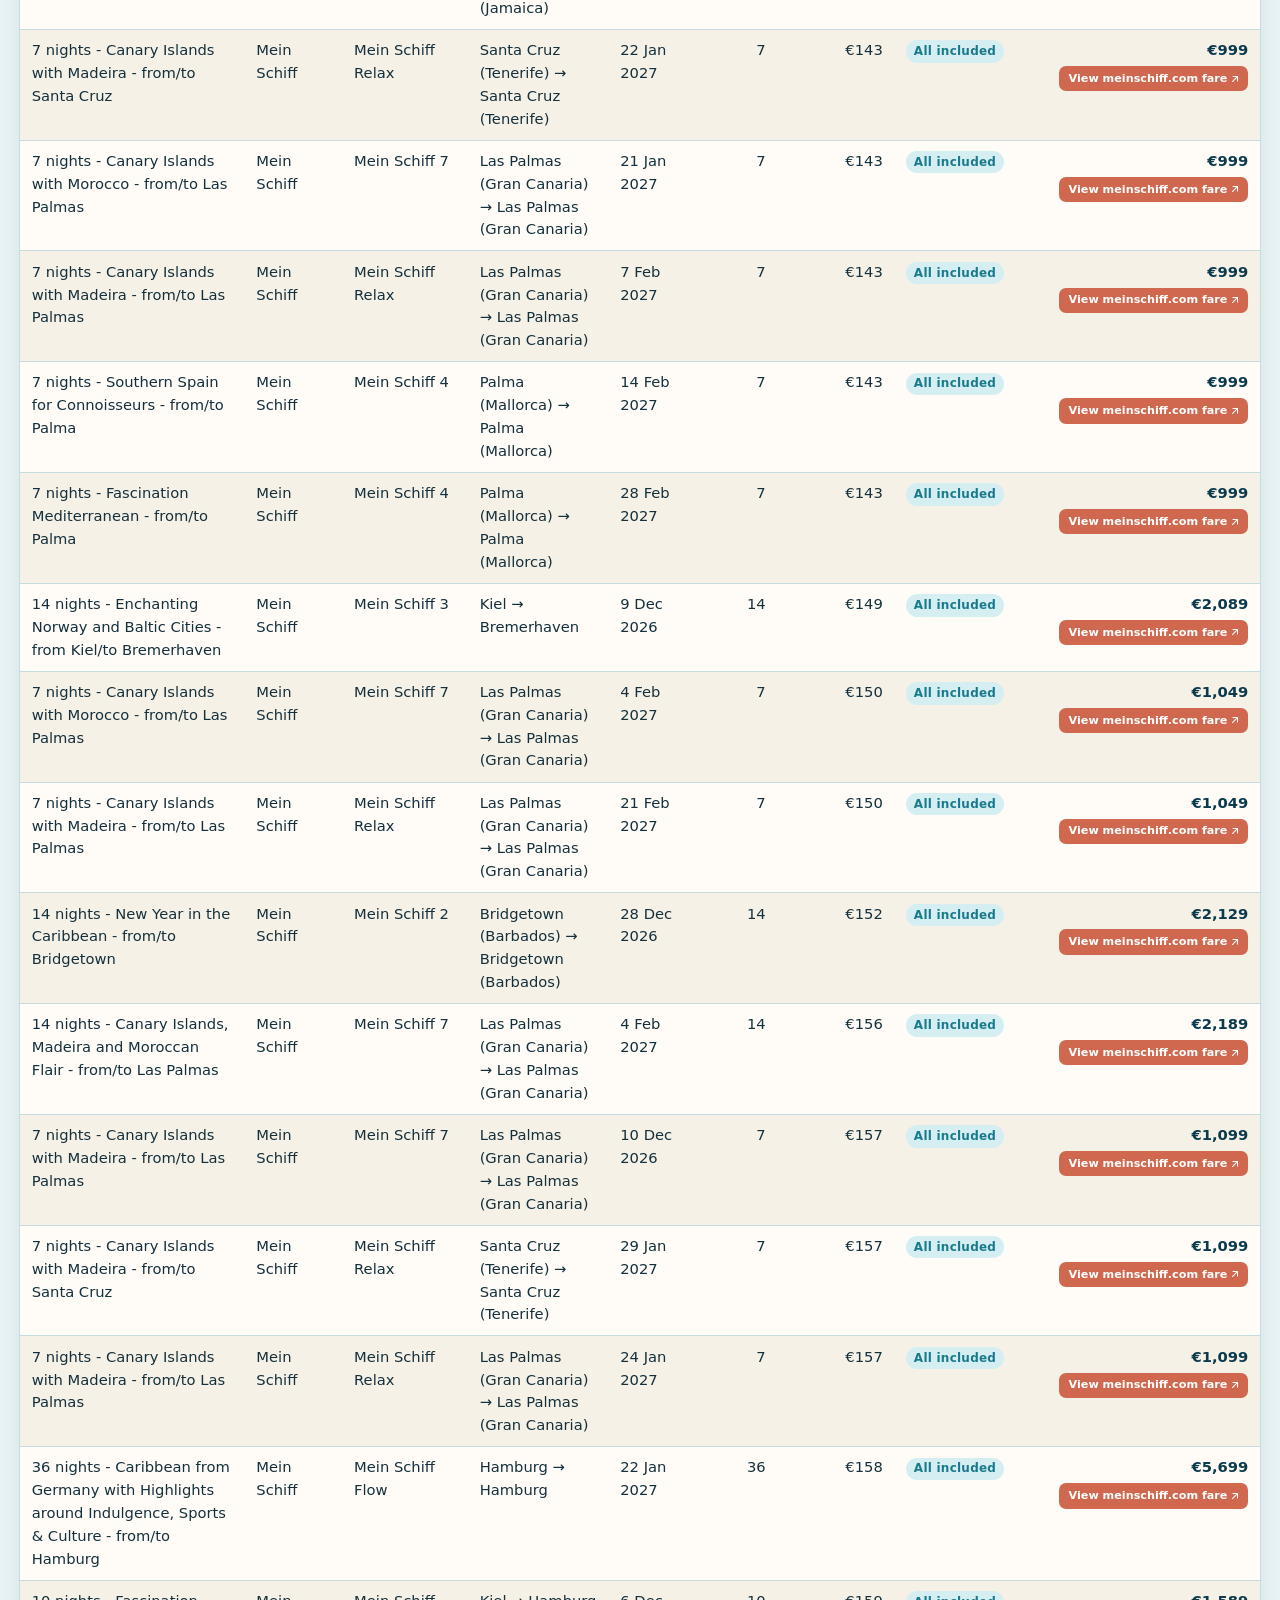
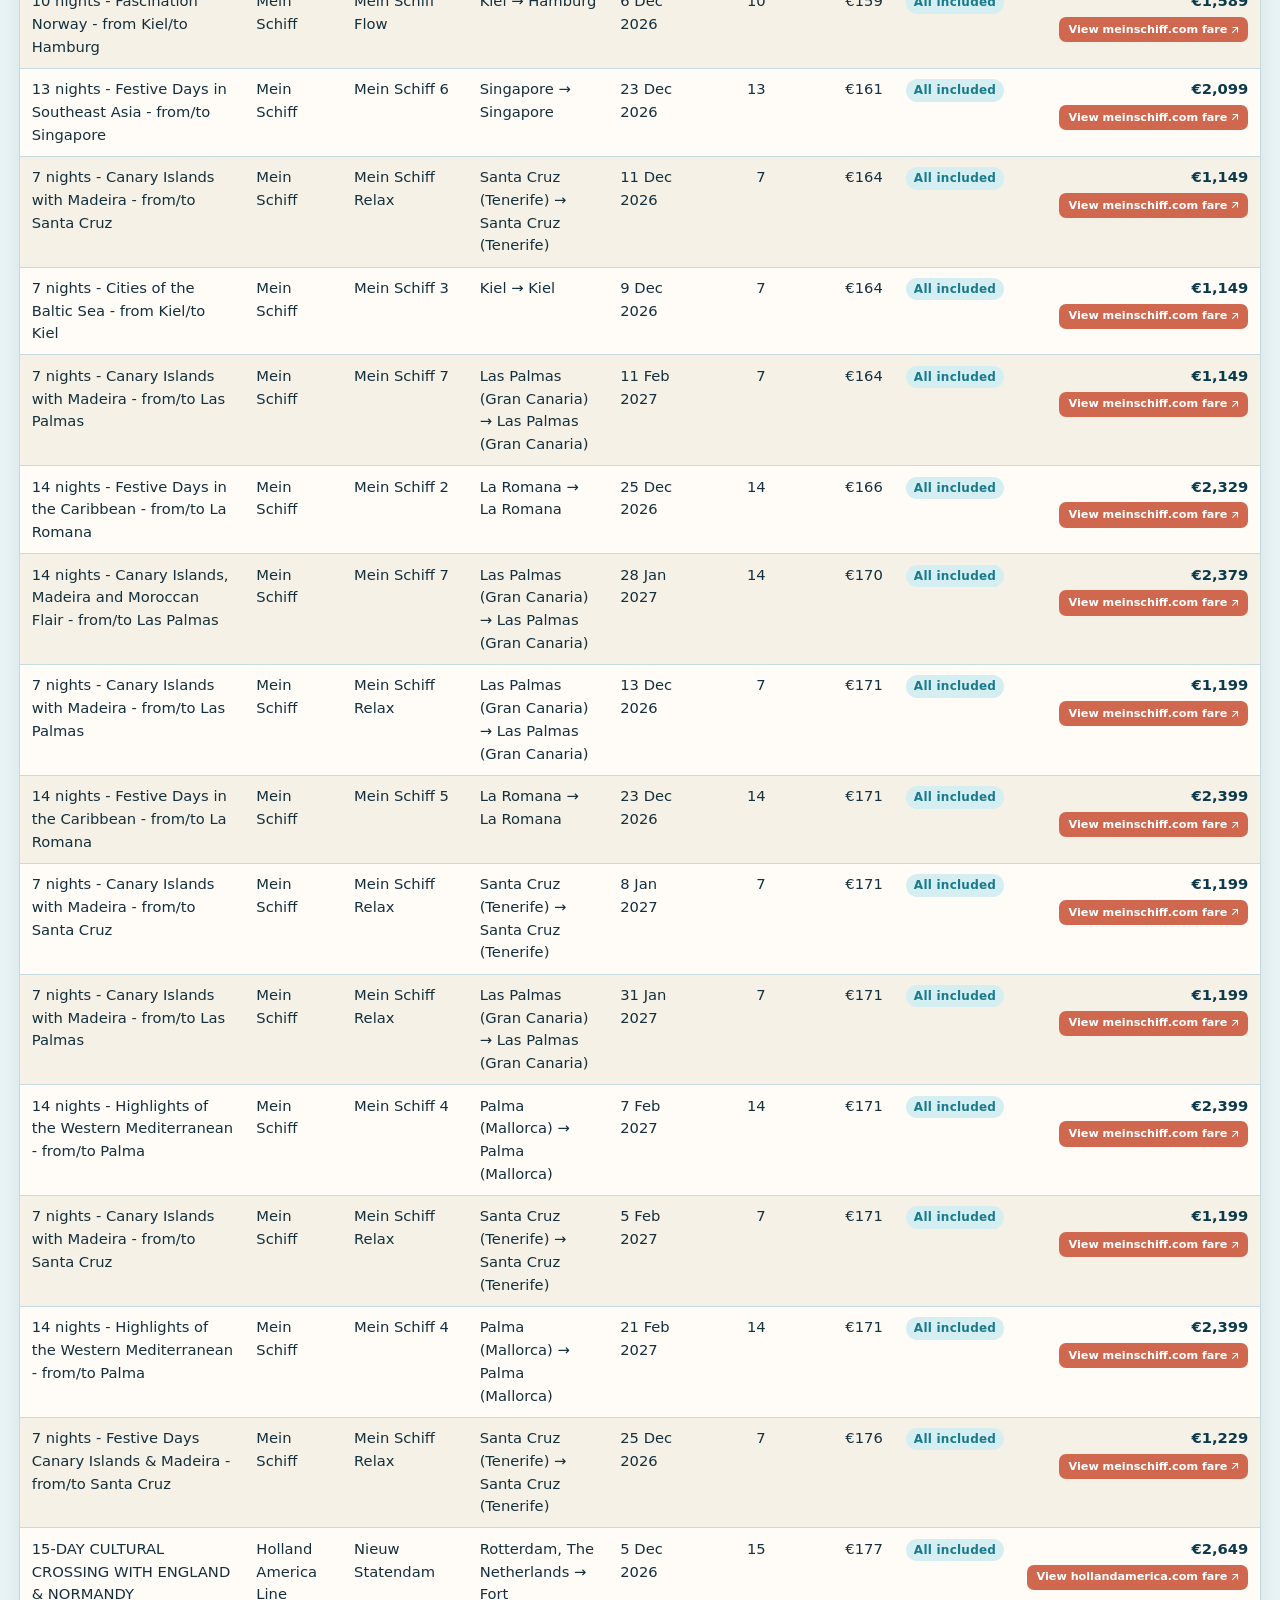
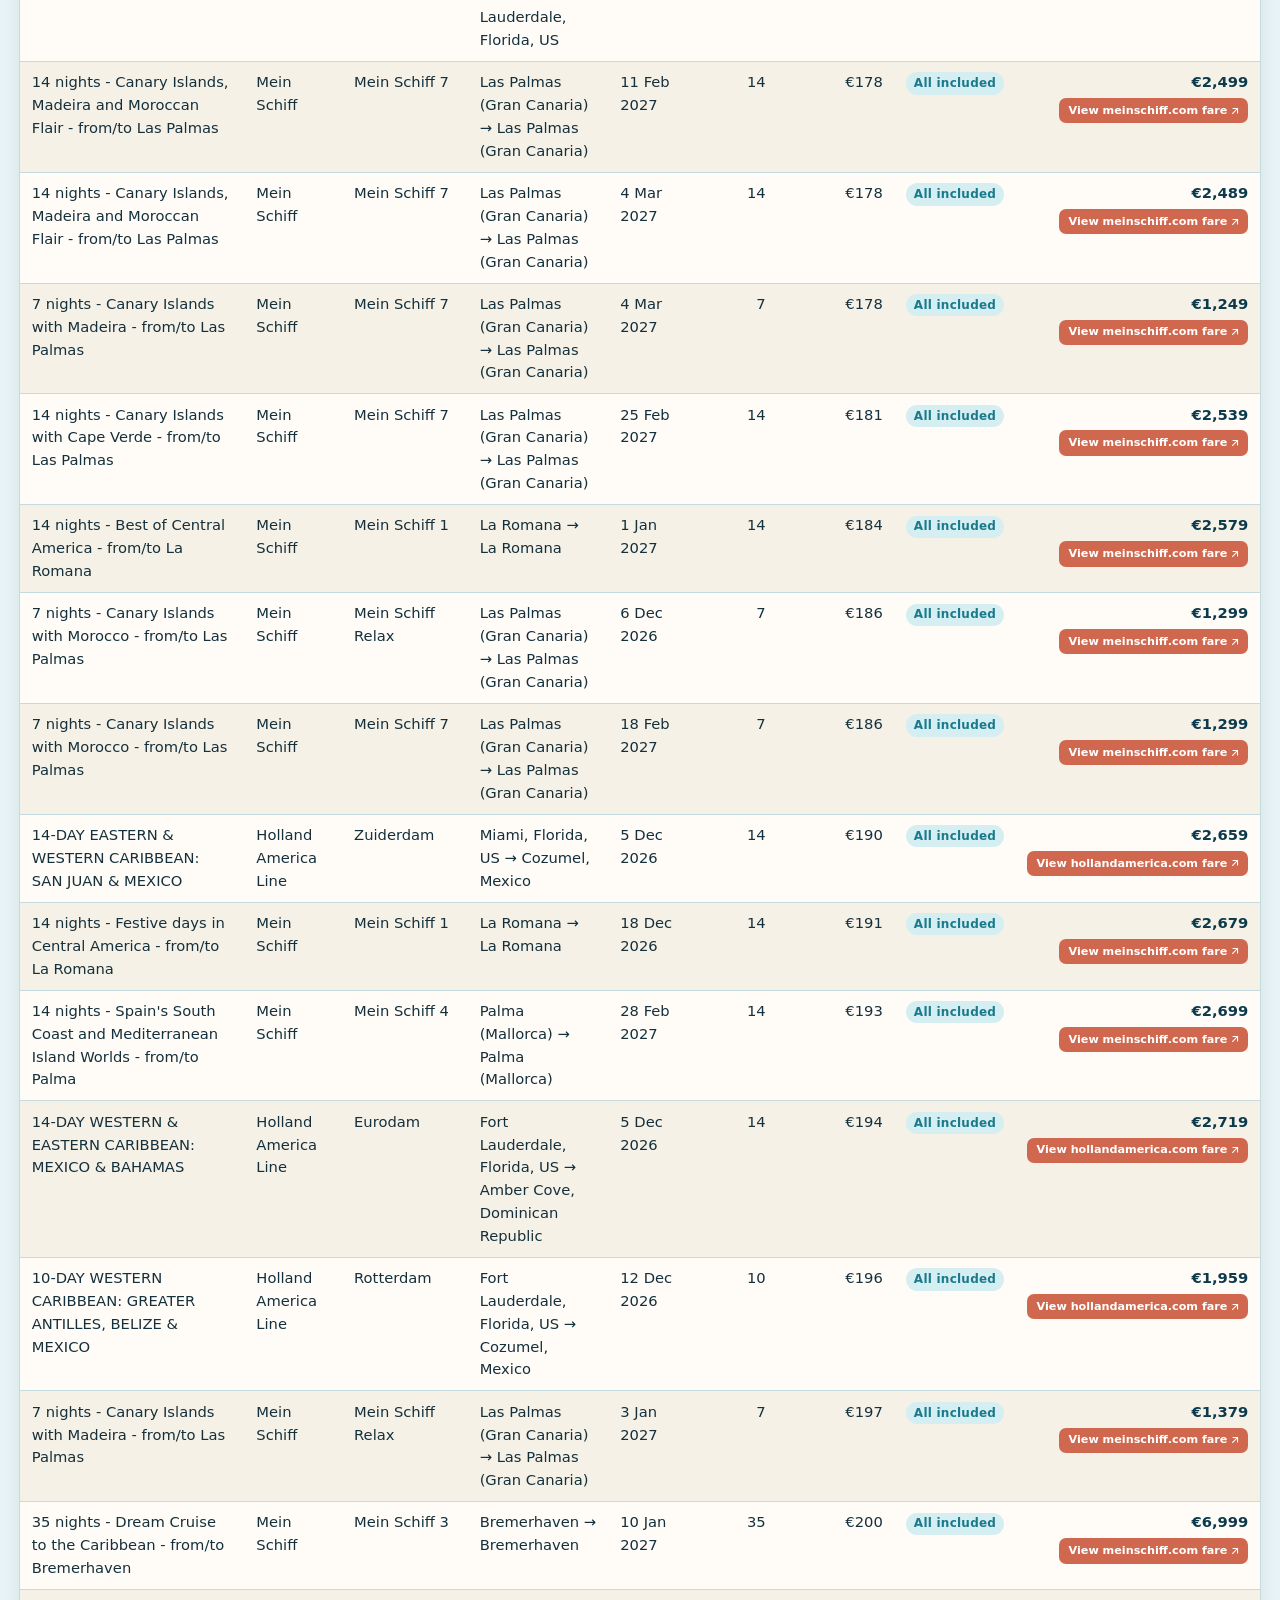
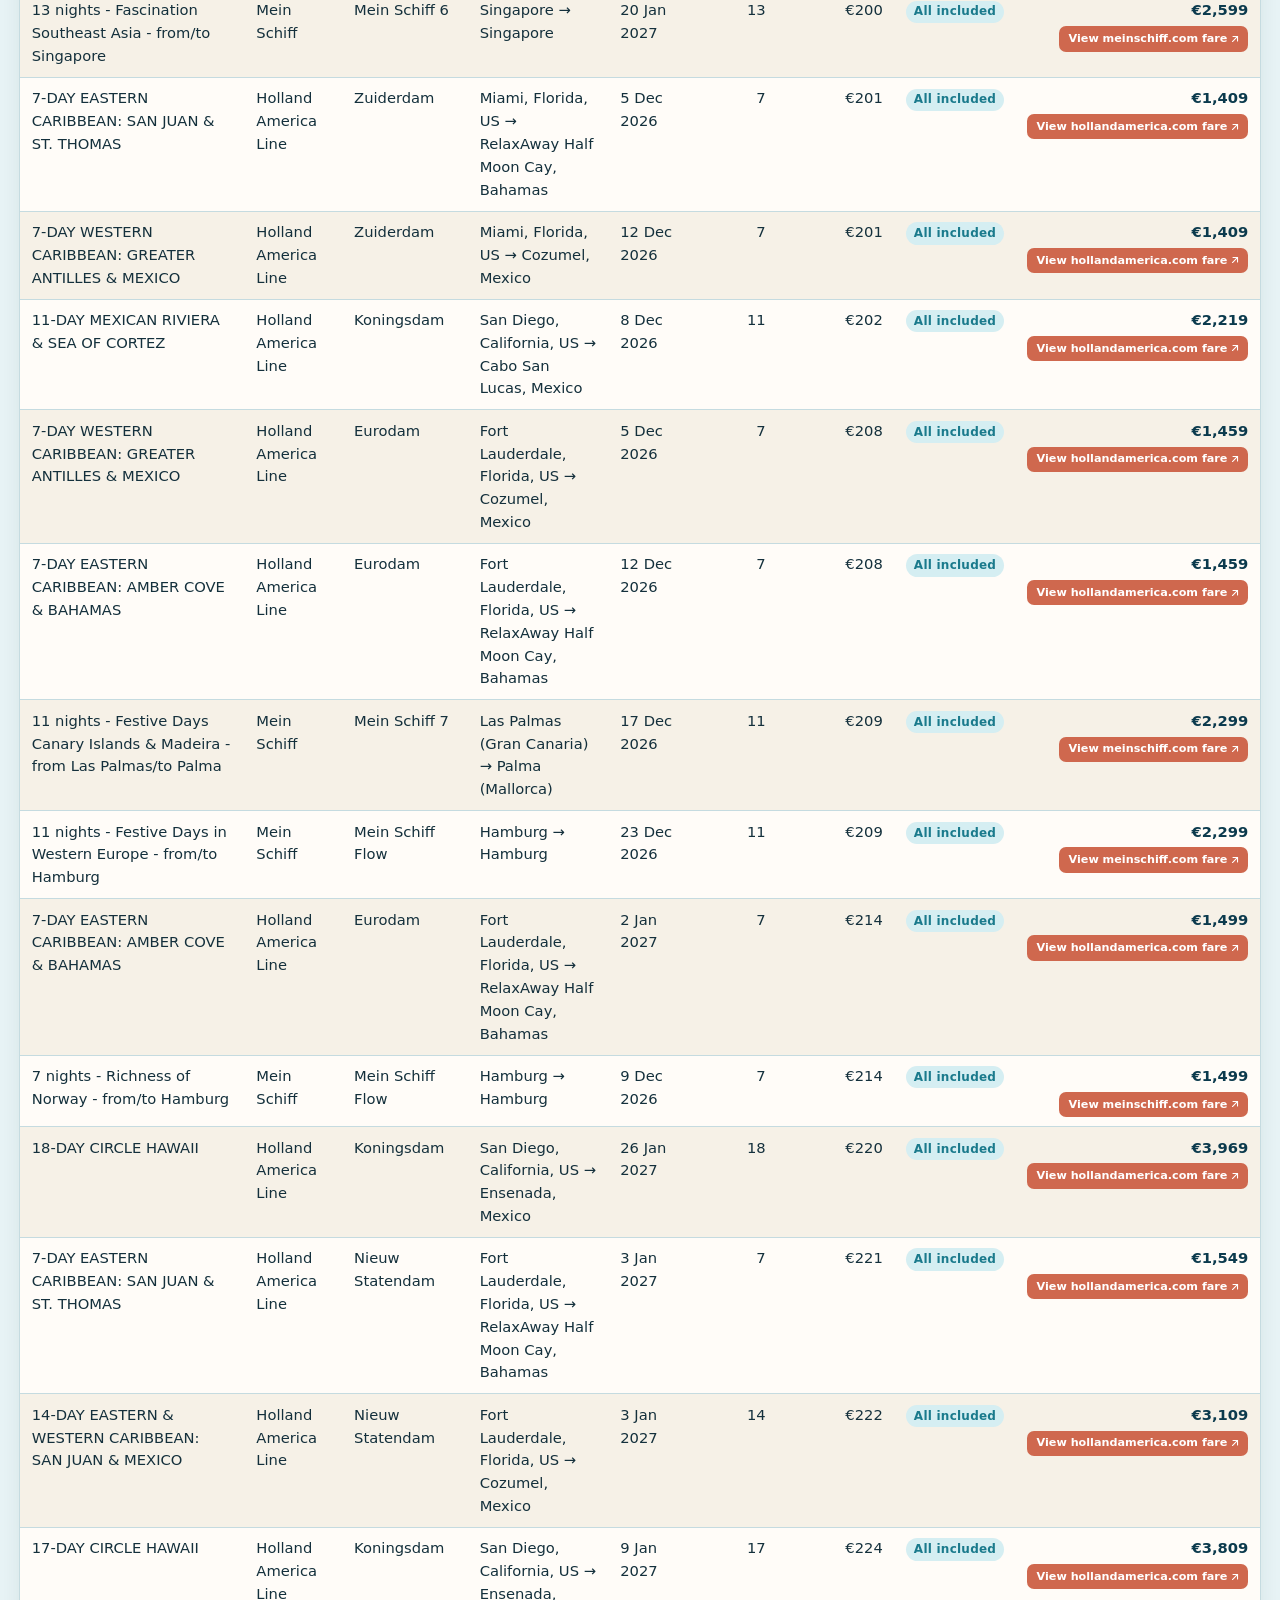
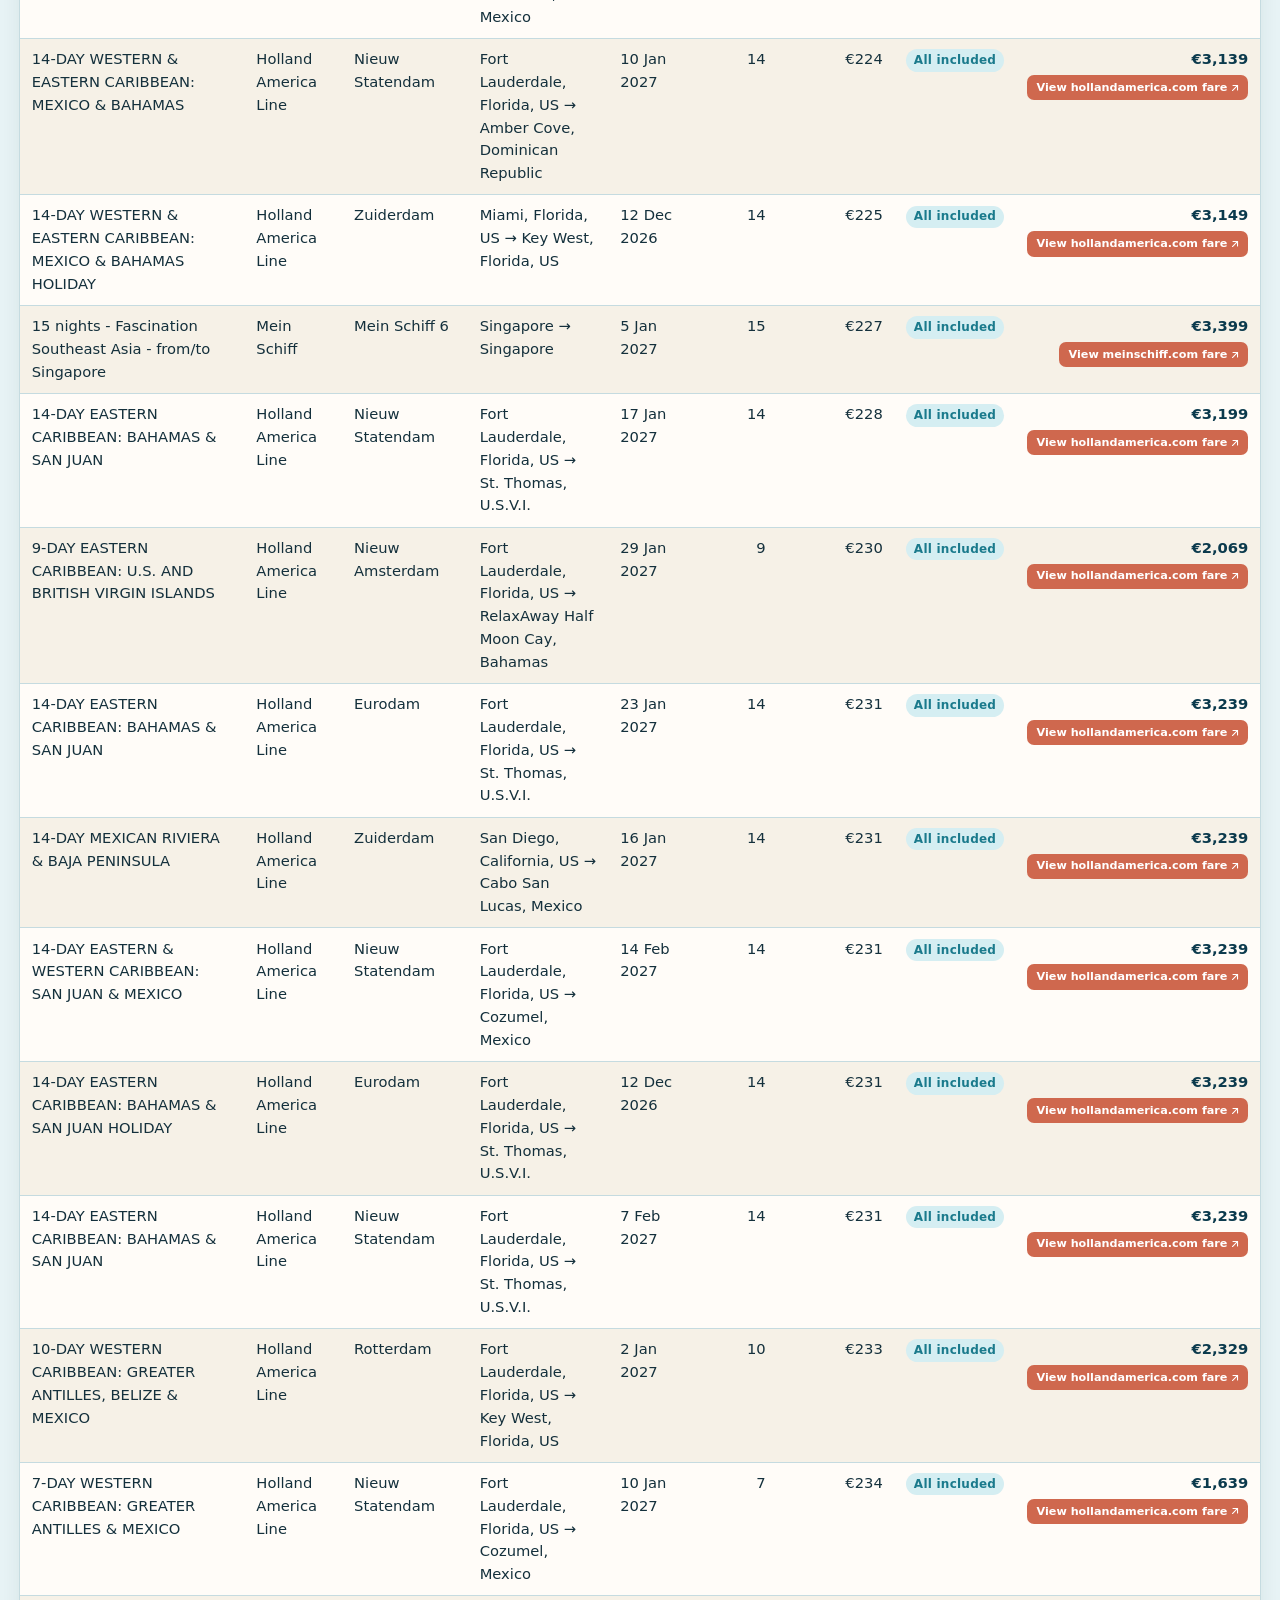
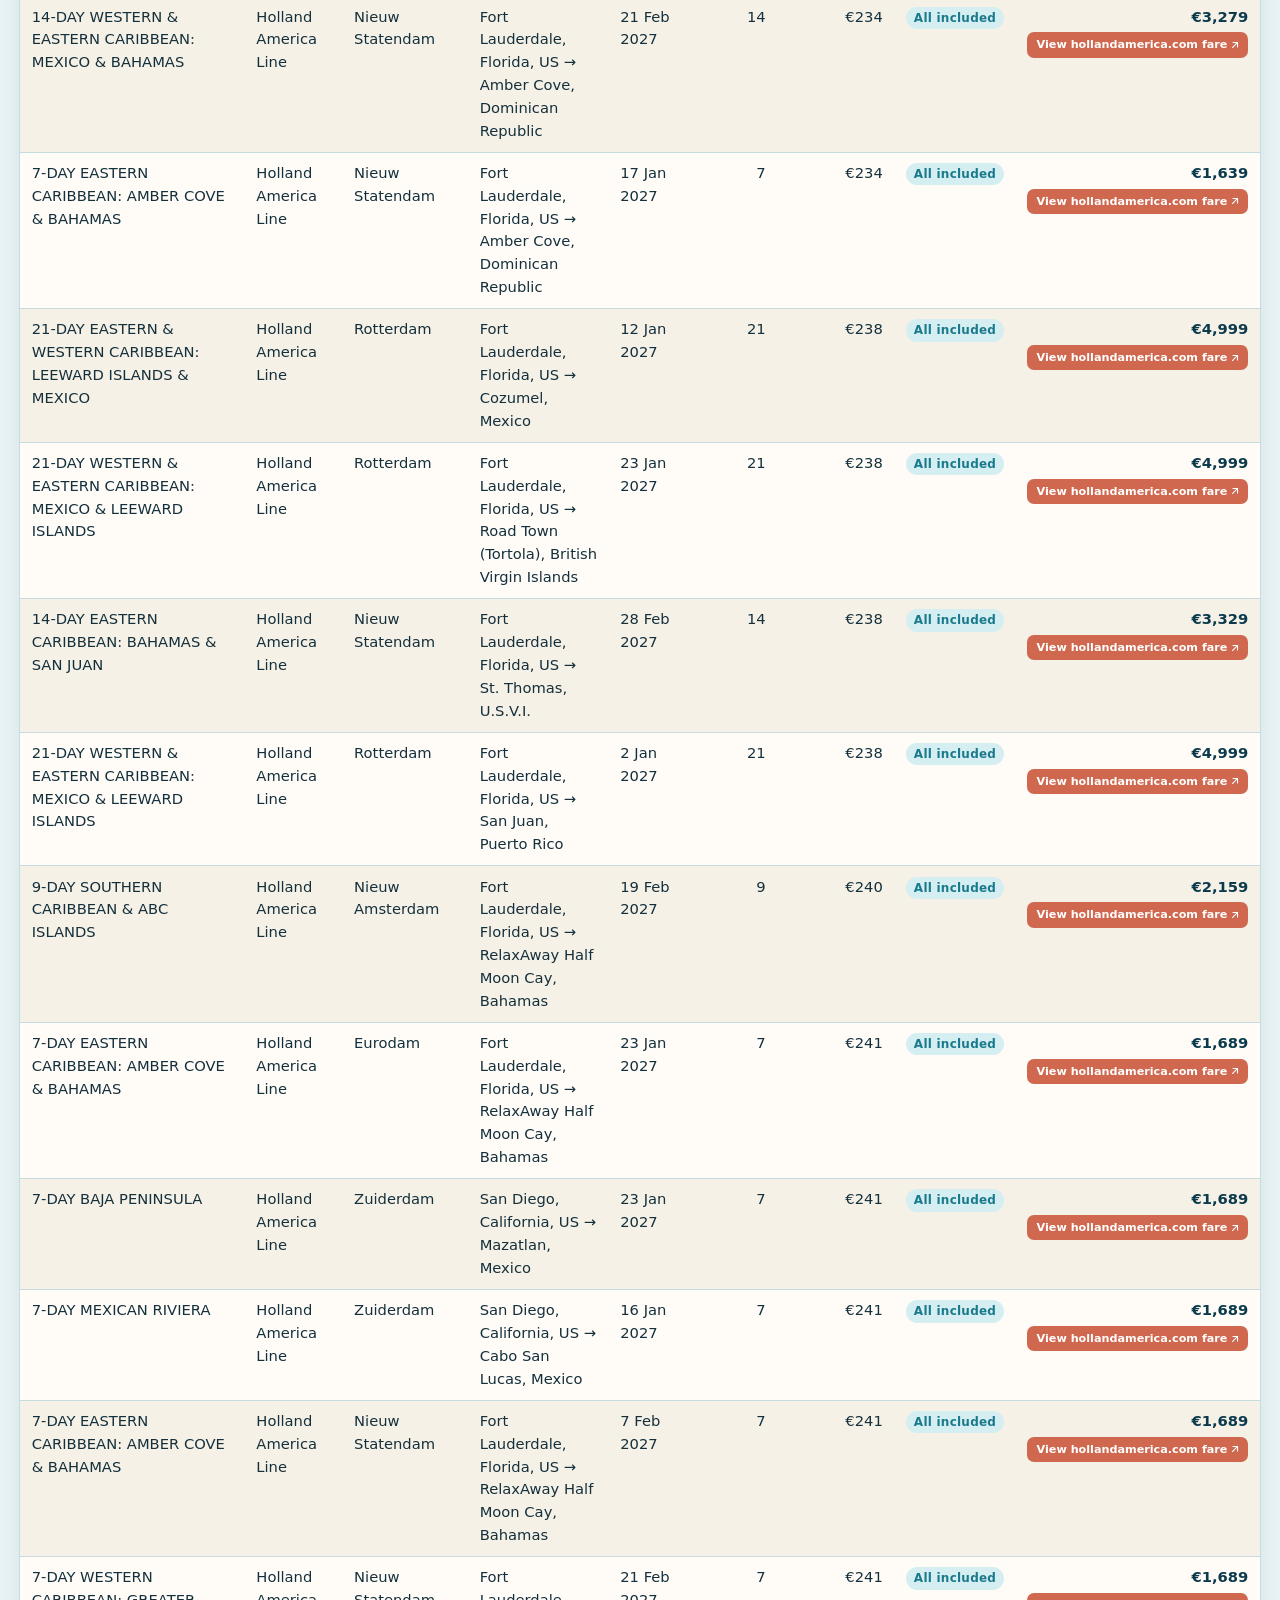
==== commit e559b2b8: "Update fares from all-20261110.csv" ====
--- a/index.html
+++ b/index.html
@@ -28,7 +28,7 @@
       </a>
       <p class="crawl-date">
         <span class="crawl-date-label">Last update</span>
-        <time datetime="2026-11-08">8 Nov 2026</time>
+        <time datetime="2026-11-10">10 Nov 2026</time>
       </p>
     </div>
   </header>
@@ -195,7 +195,7 @@
         <a href="./index.html" aria-current="page">Sailings</a>
         <a href="./about.html">About us</a>
       </nav>
-      <p>Built 2026-11-08 from all-20261108.csv. Open this folder in a browser; nothing is fetched from a server.</p>
+      <p>Built 2026-11-10 from all-20261110.csv. Open this folder in a browser; nothing is fetched from a server.</p>
     </footer>
   </main>
   <script src="./js/data.js"></script>
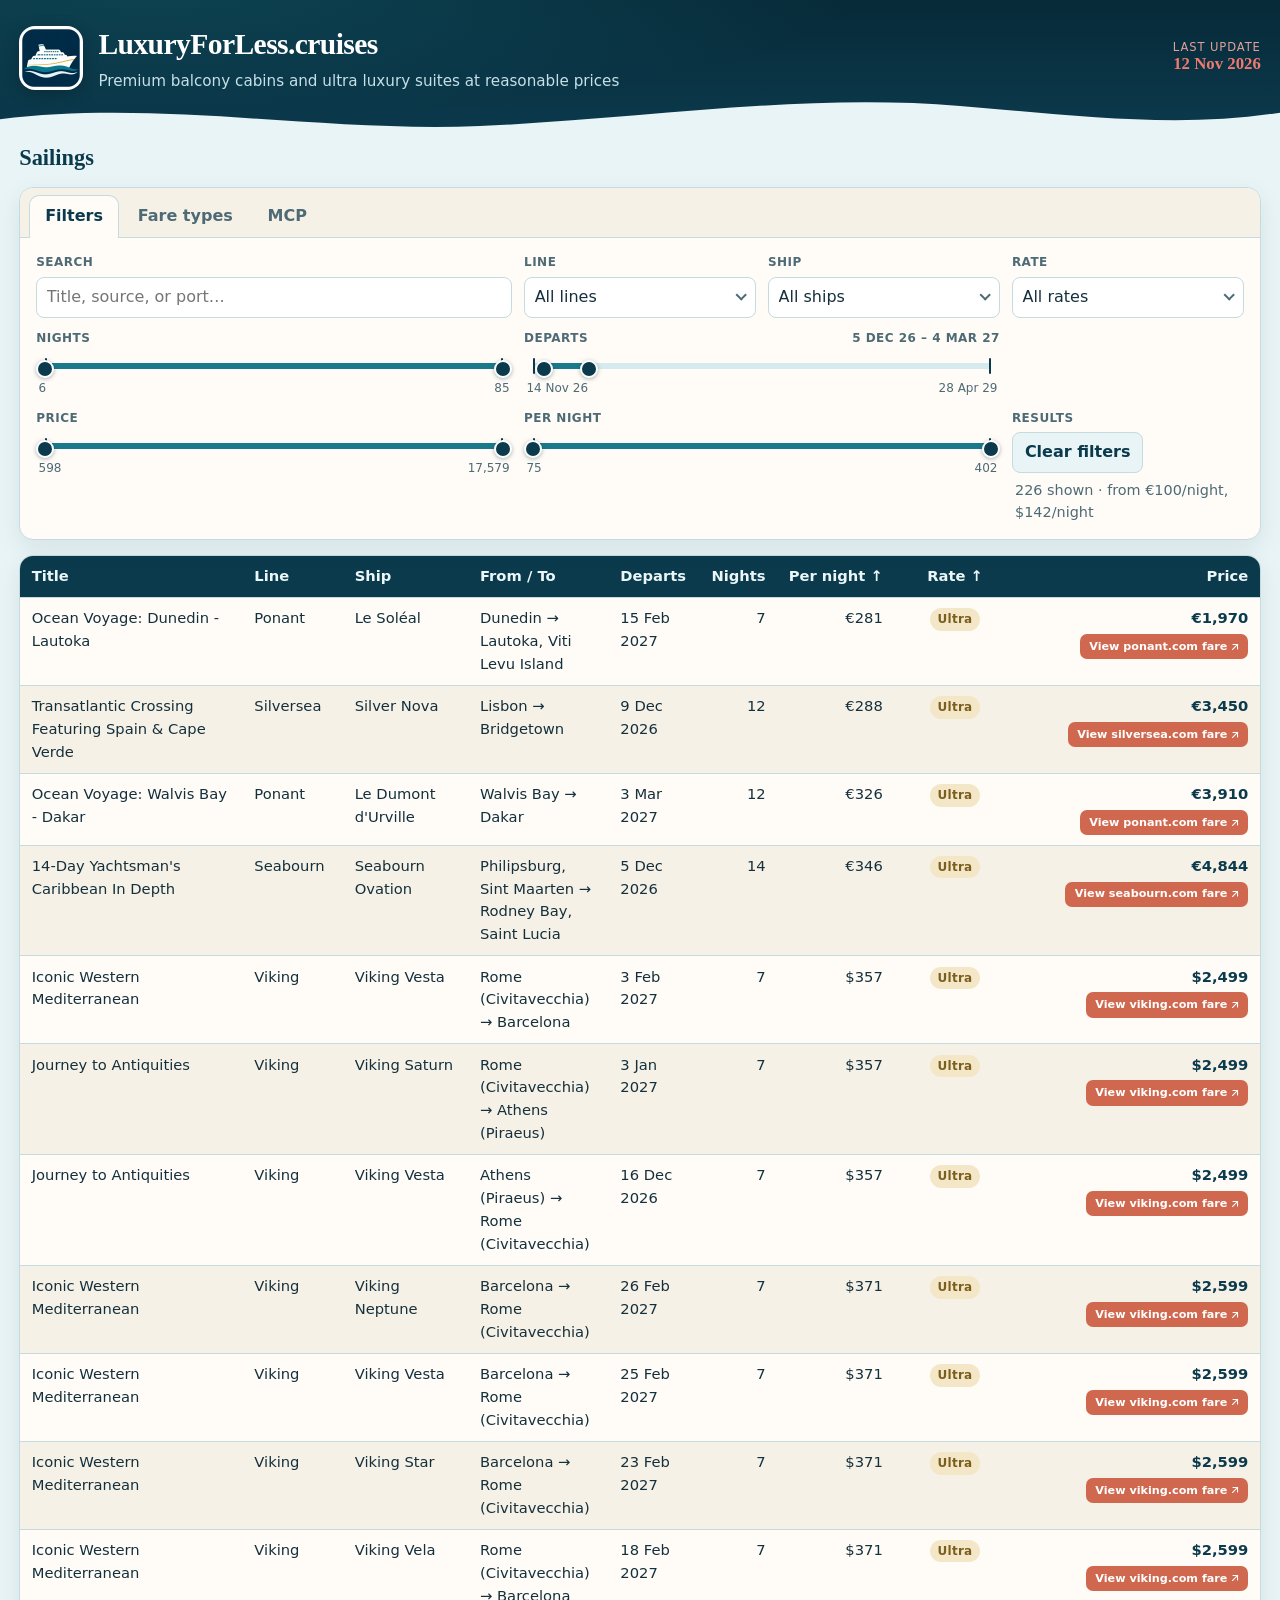
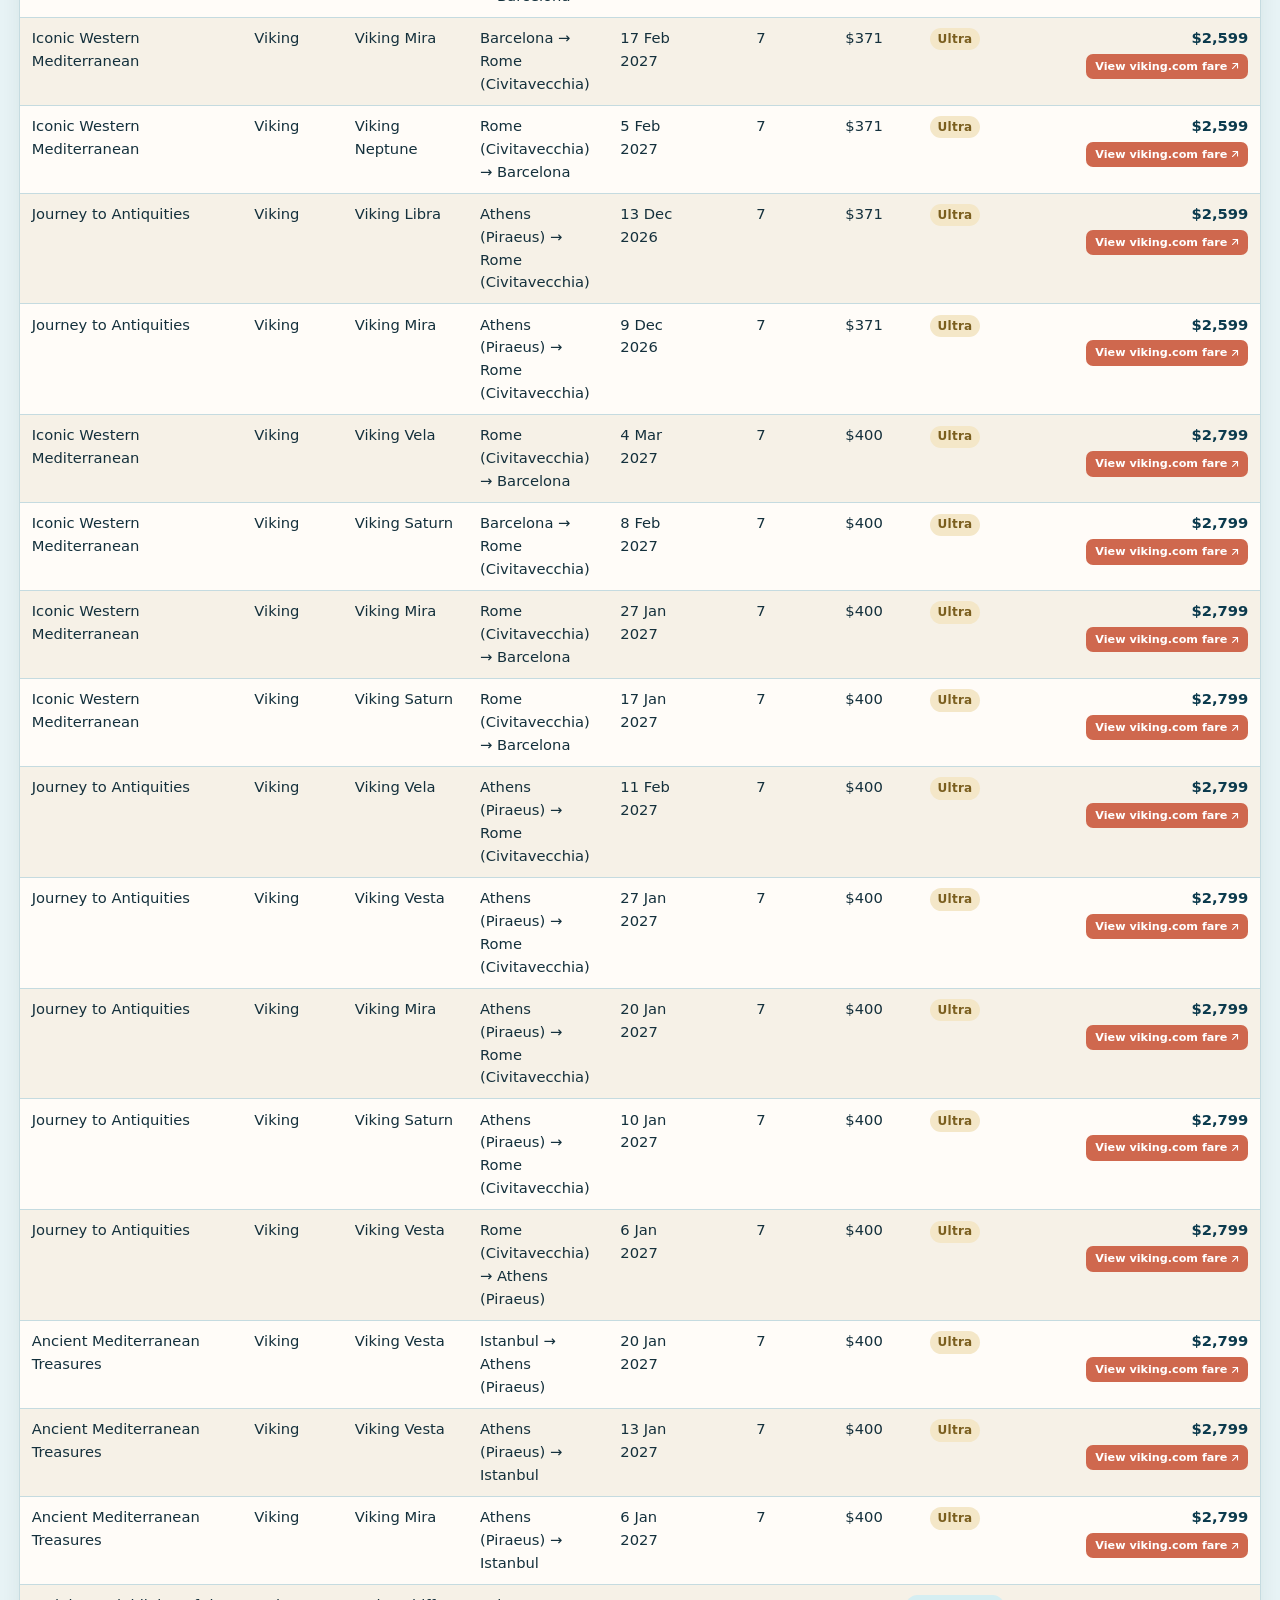
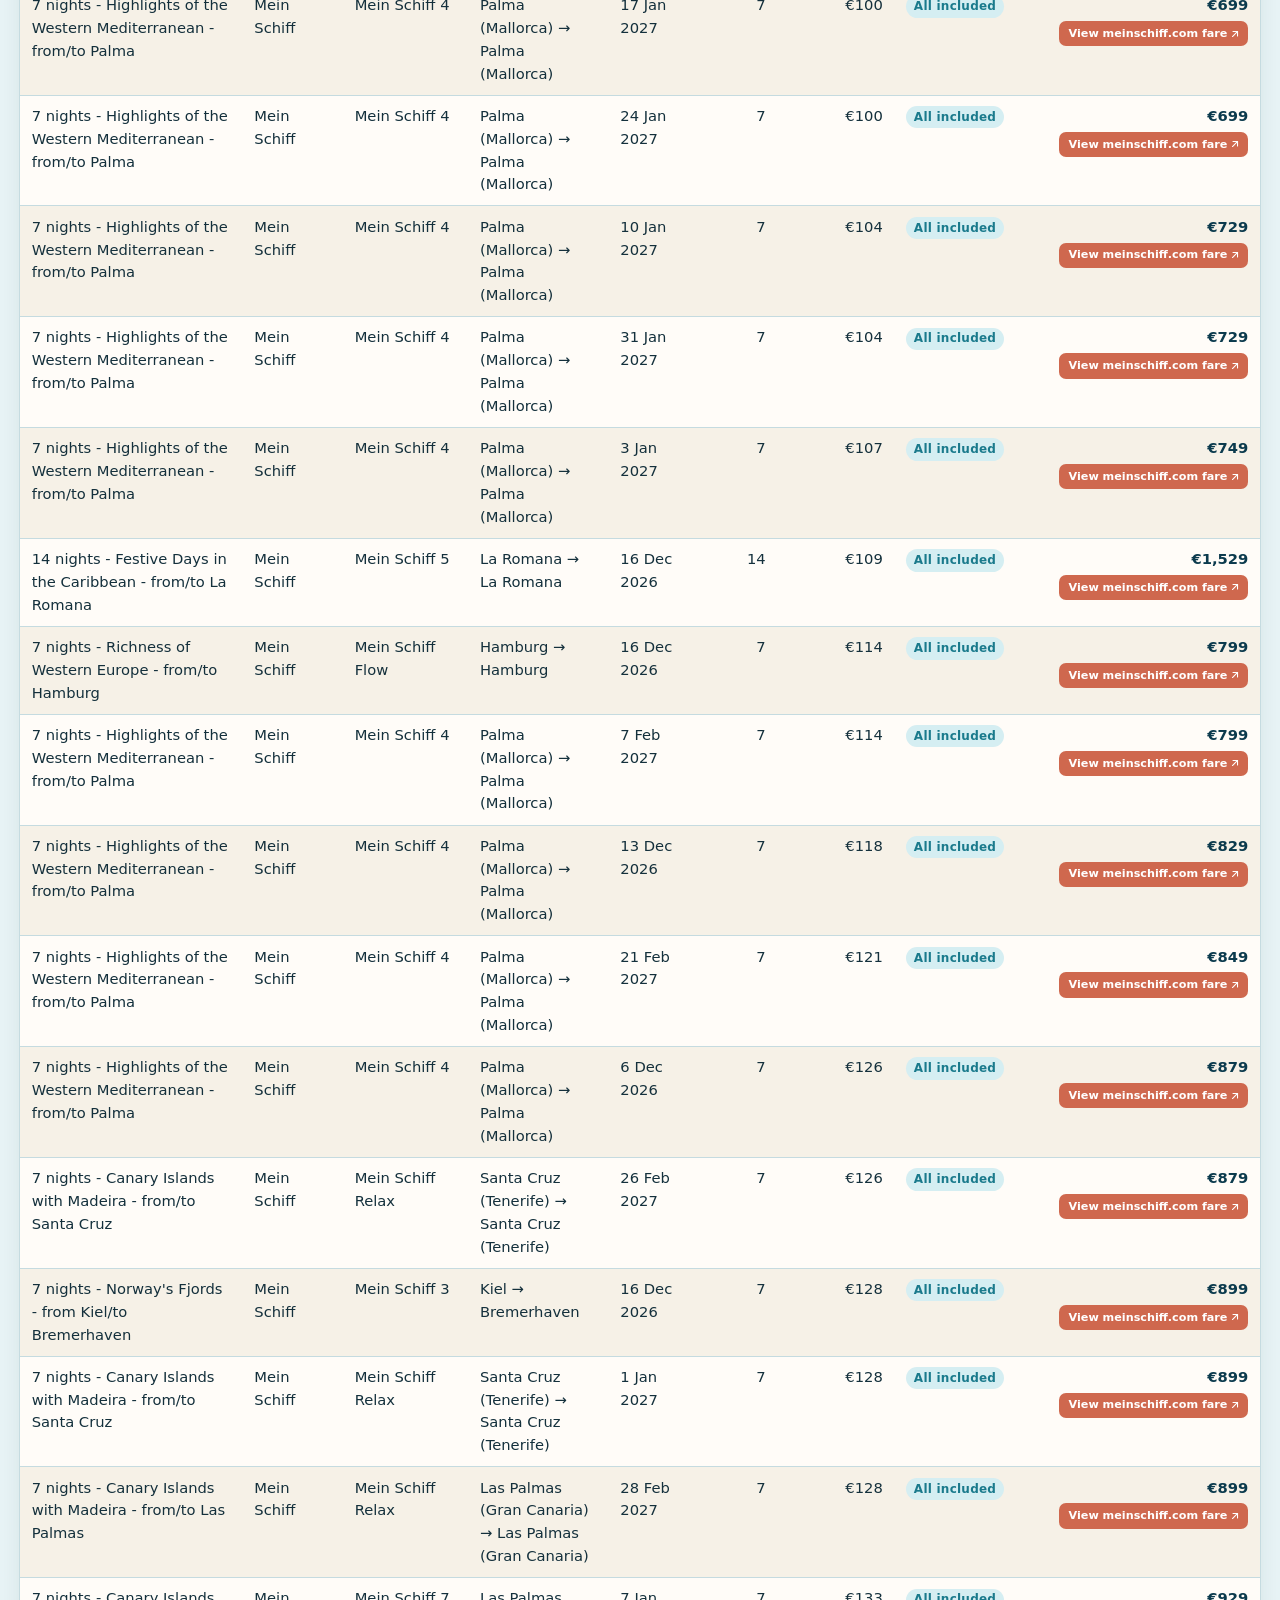
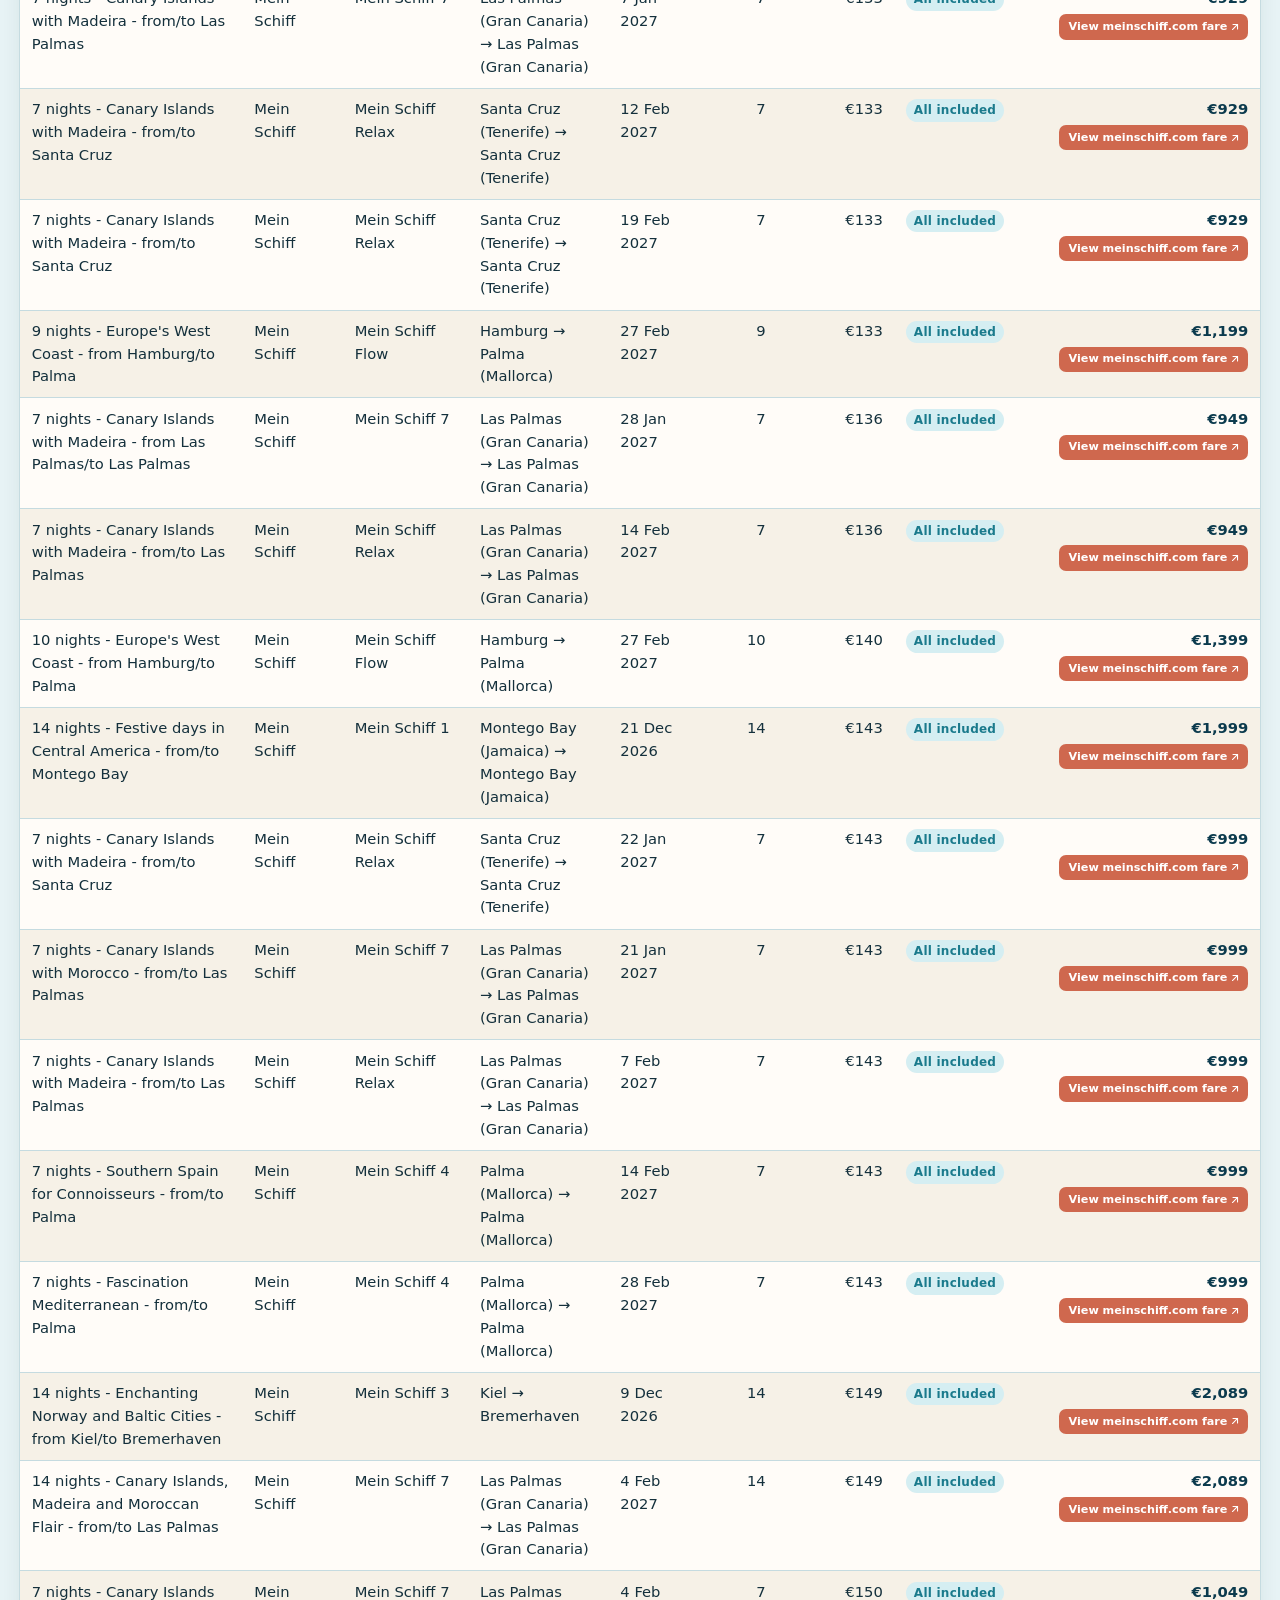
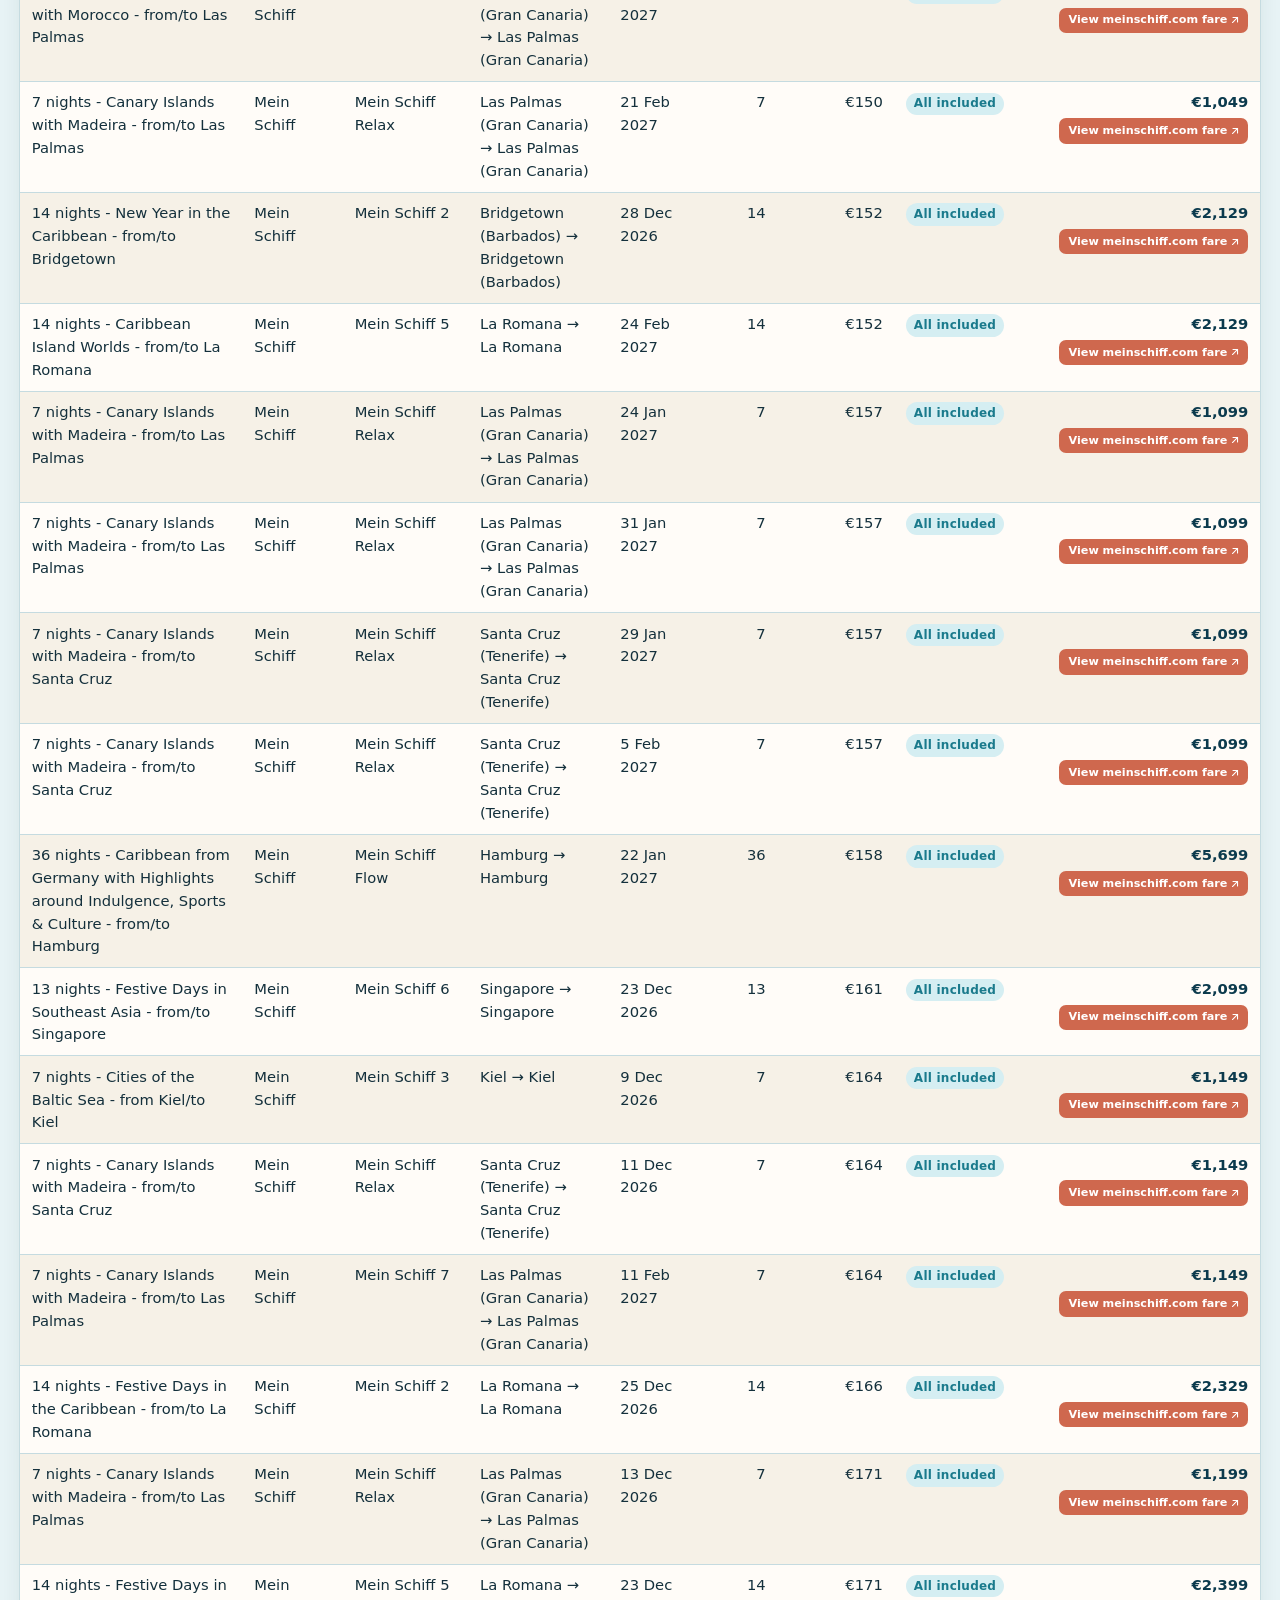
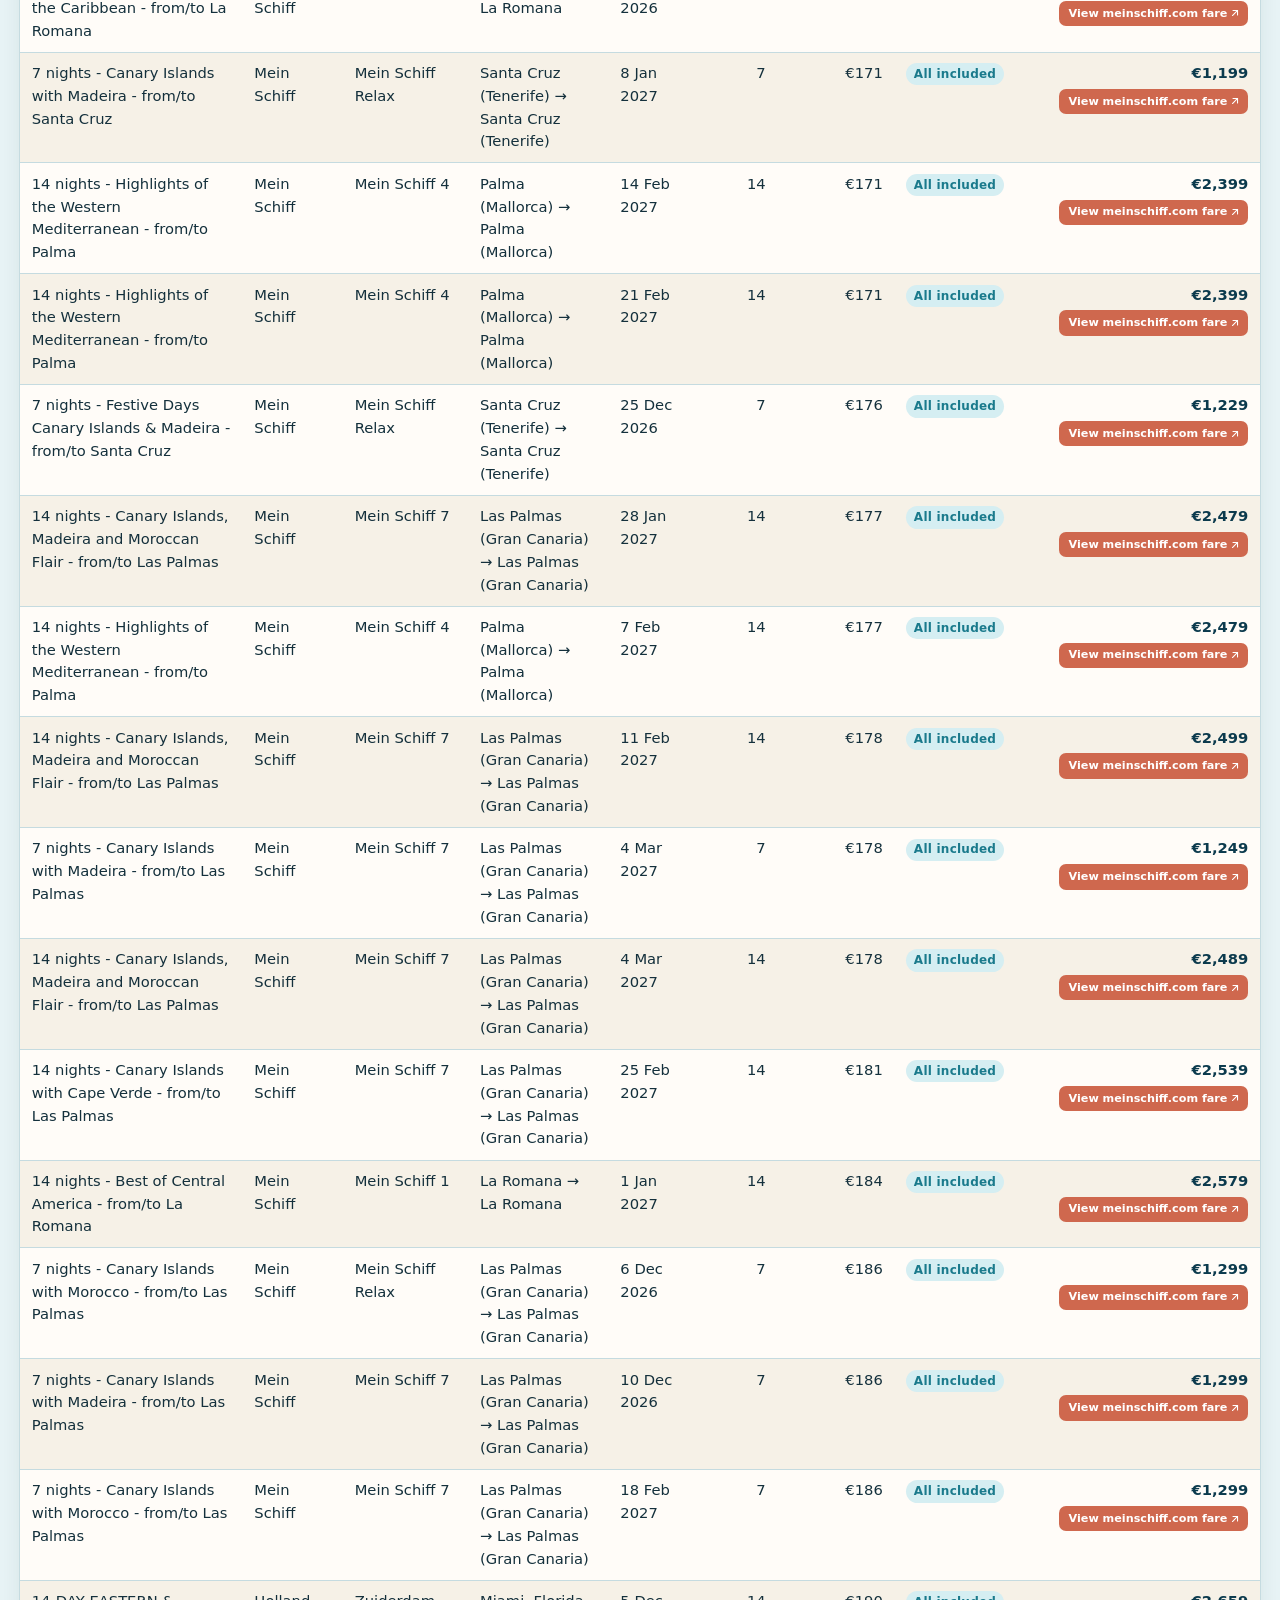
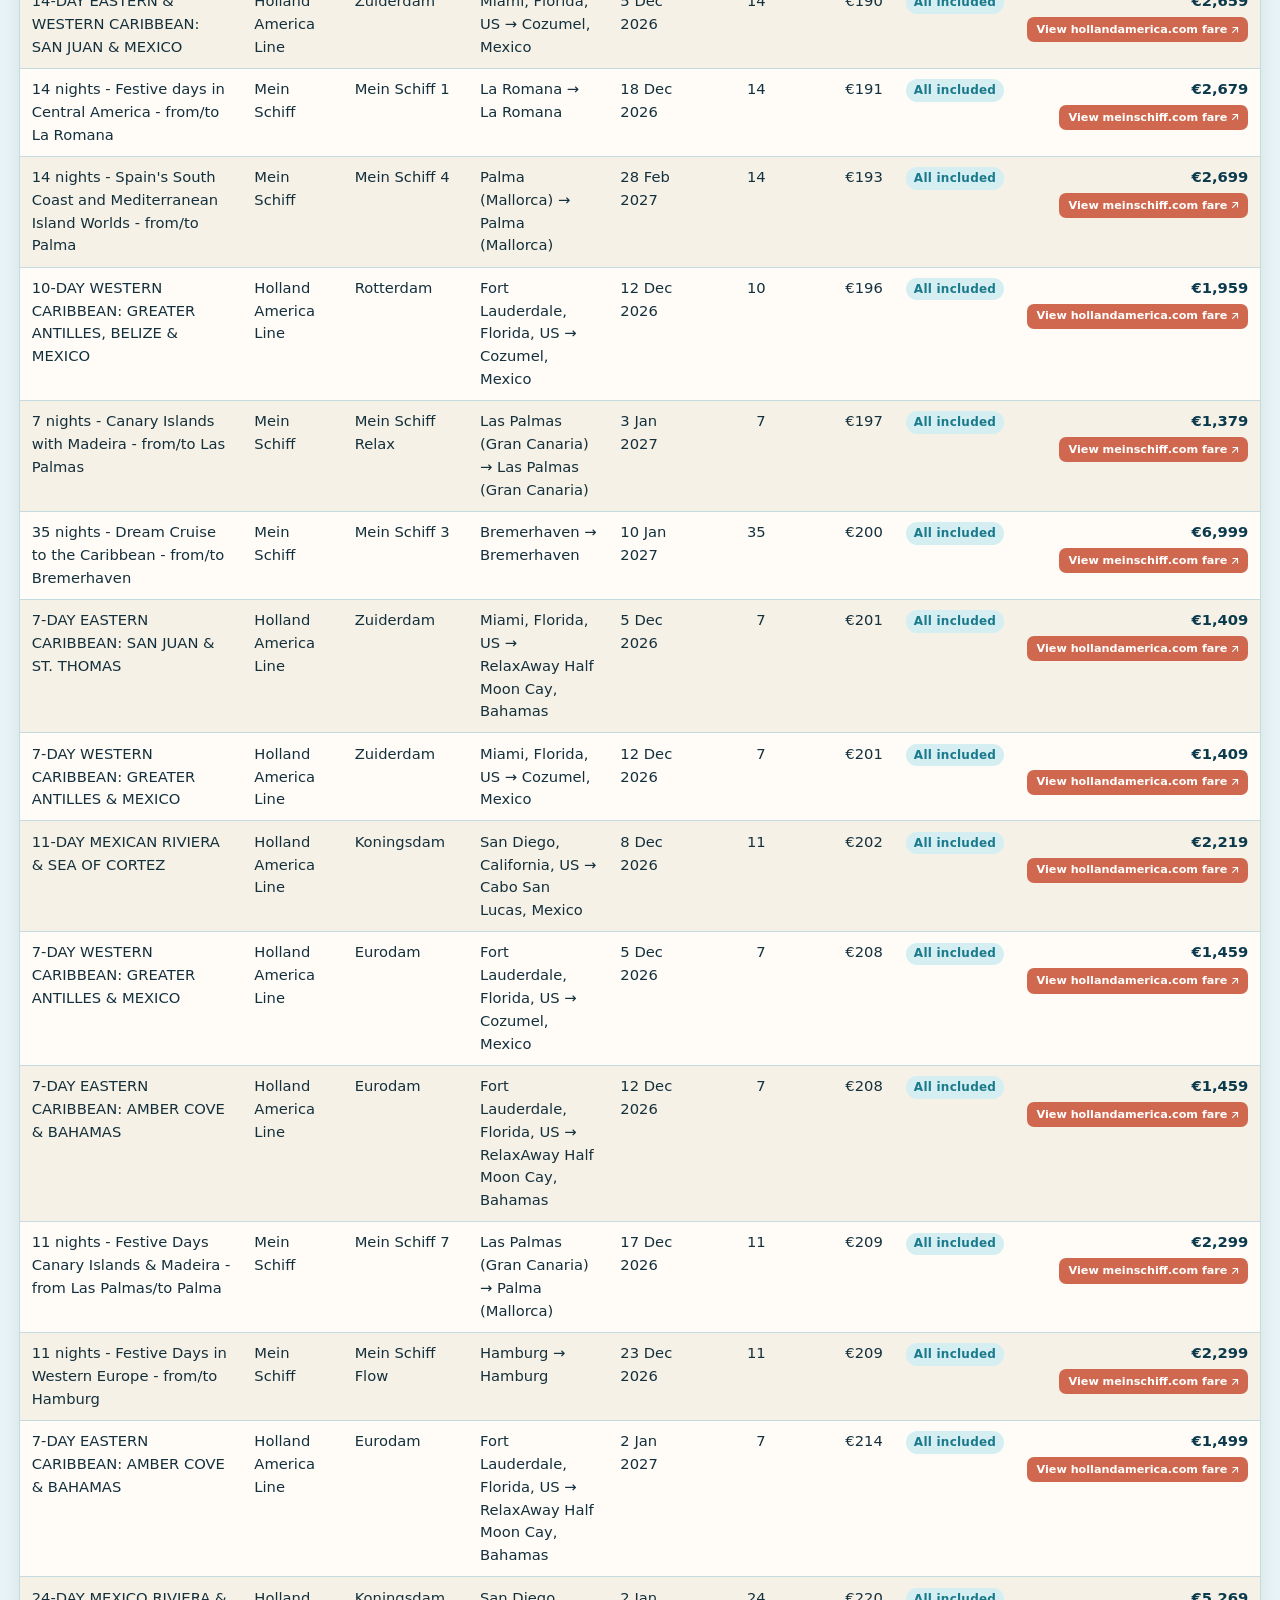
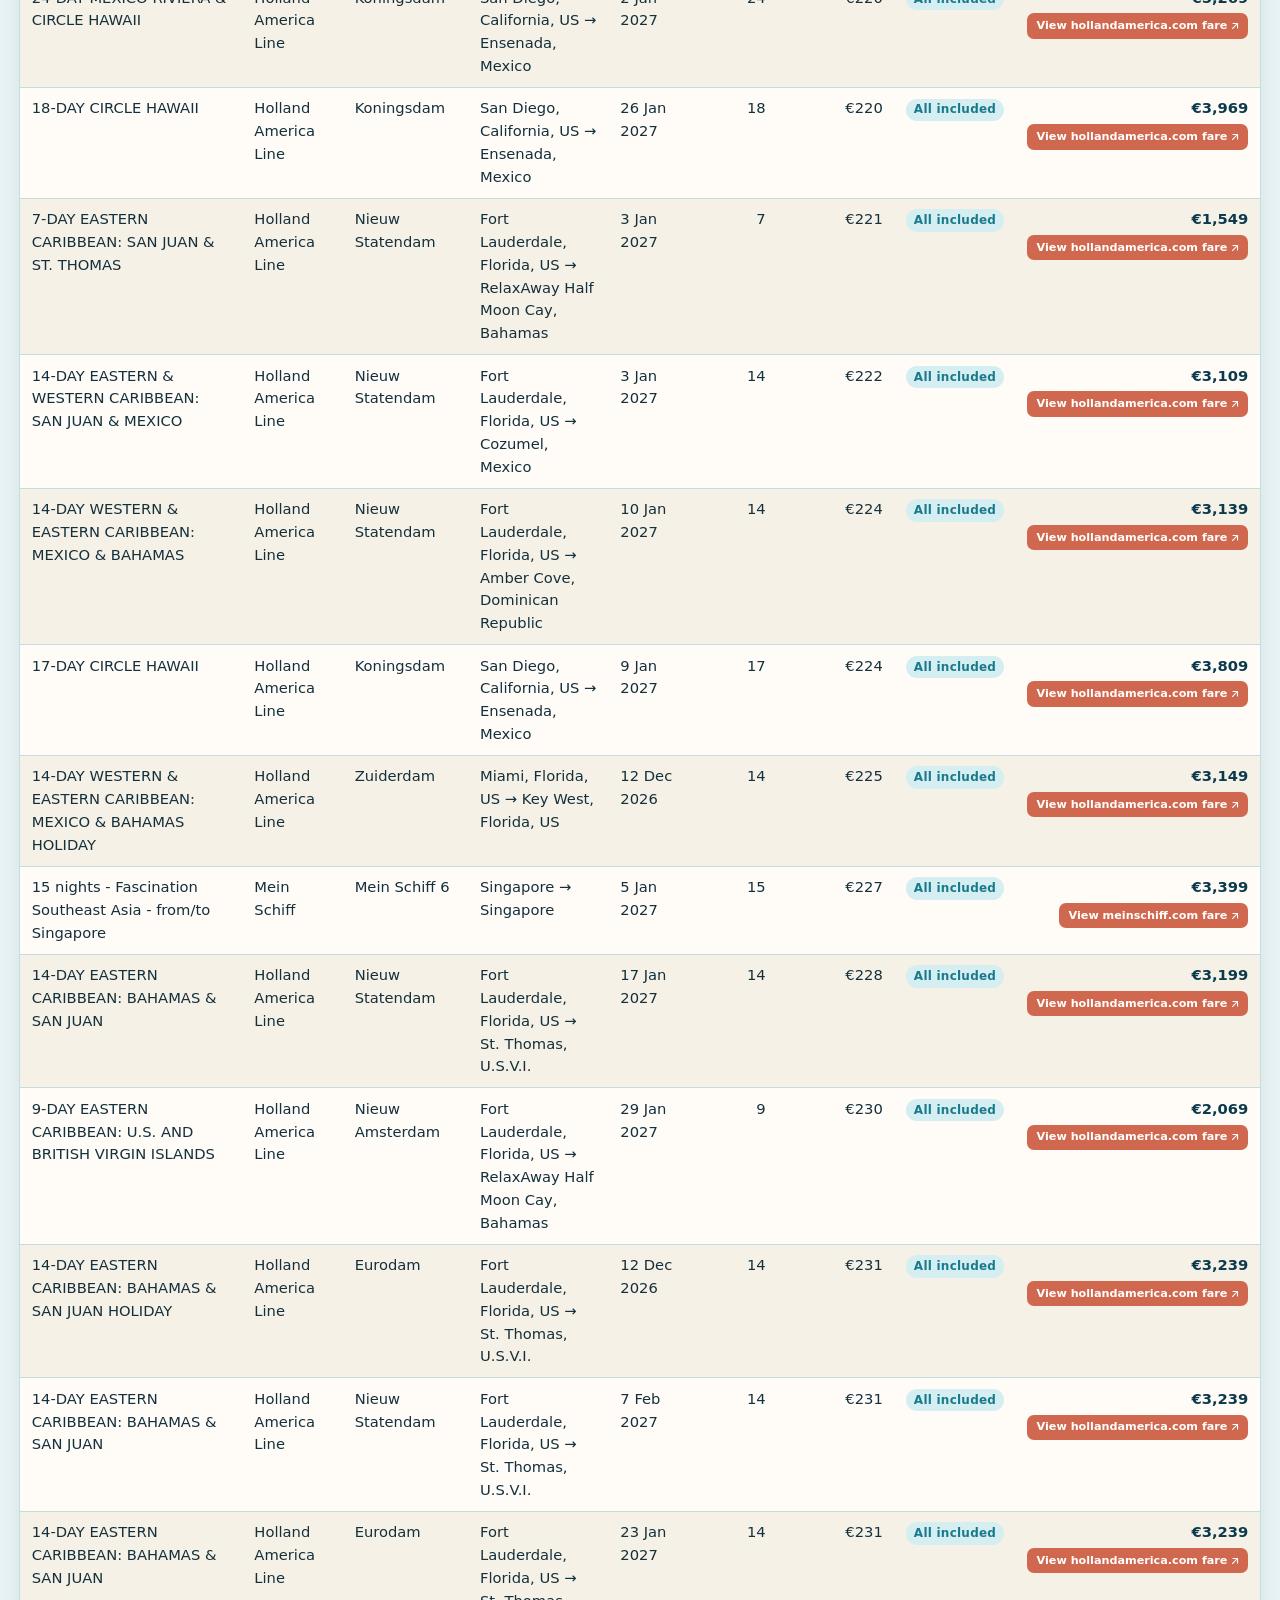
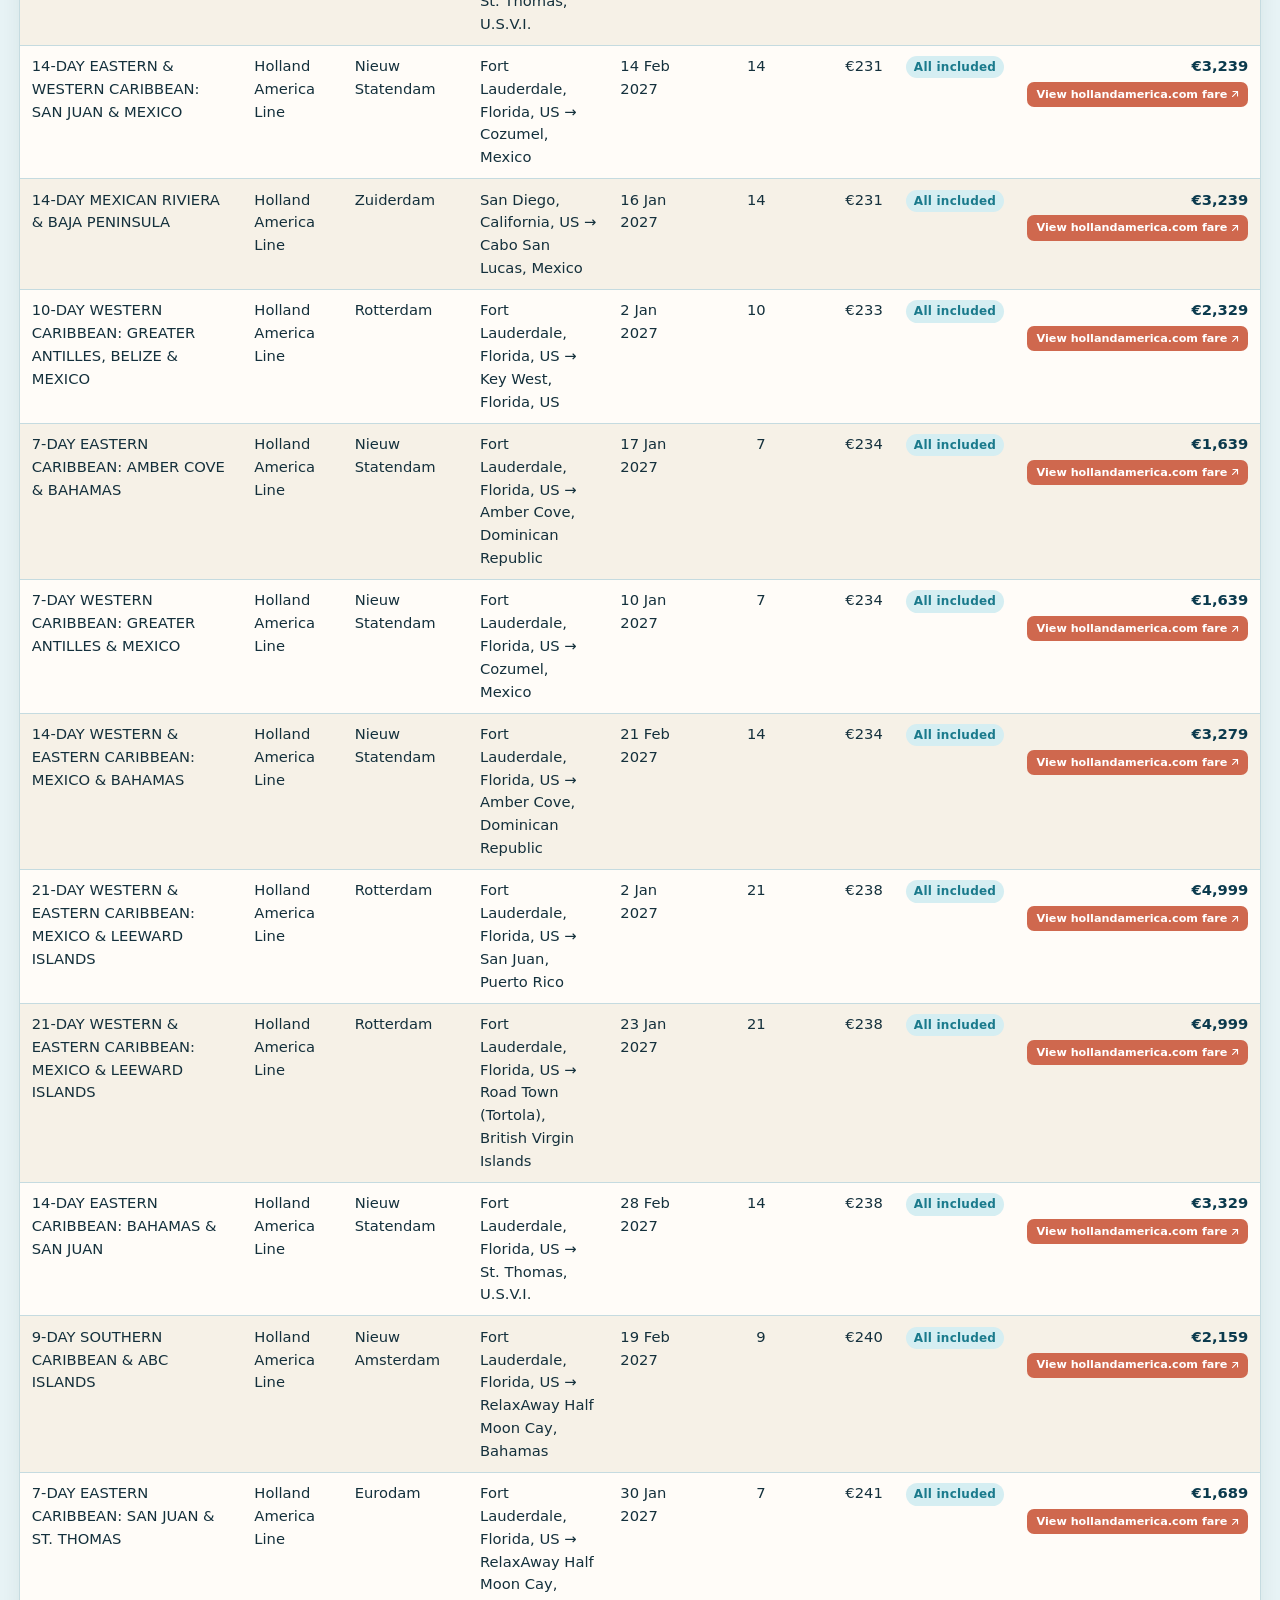
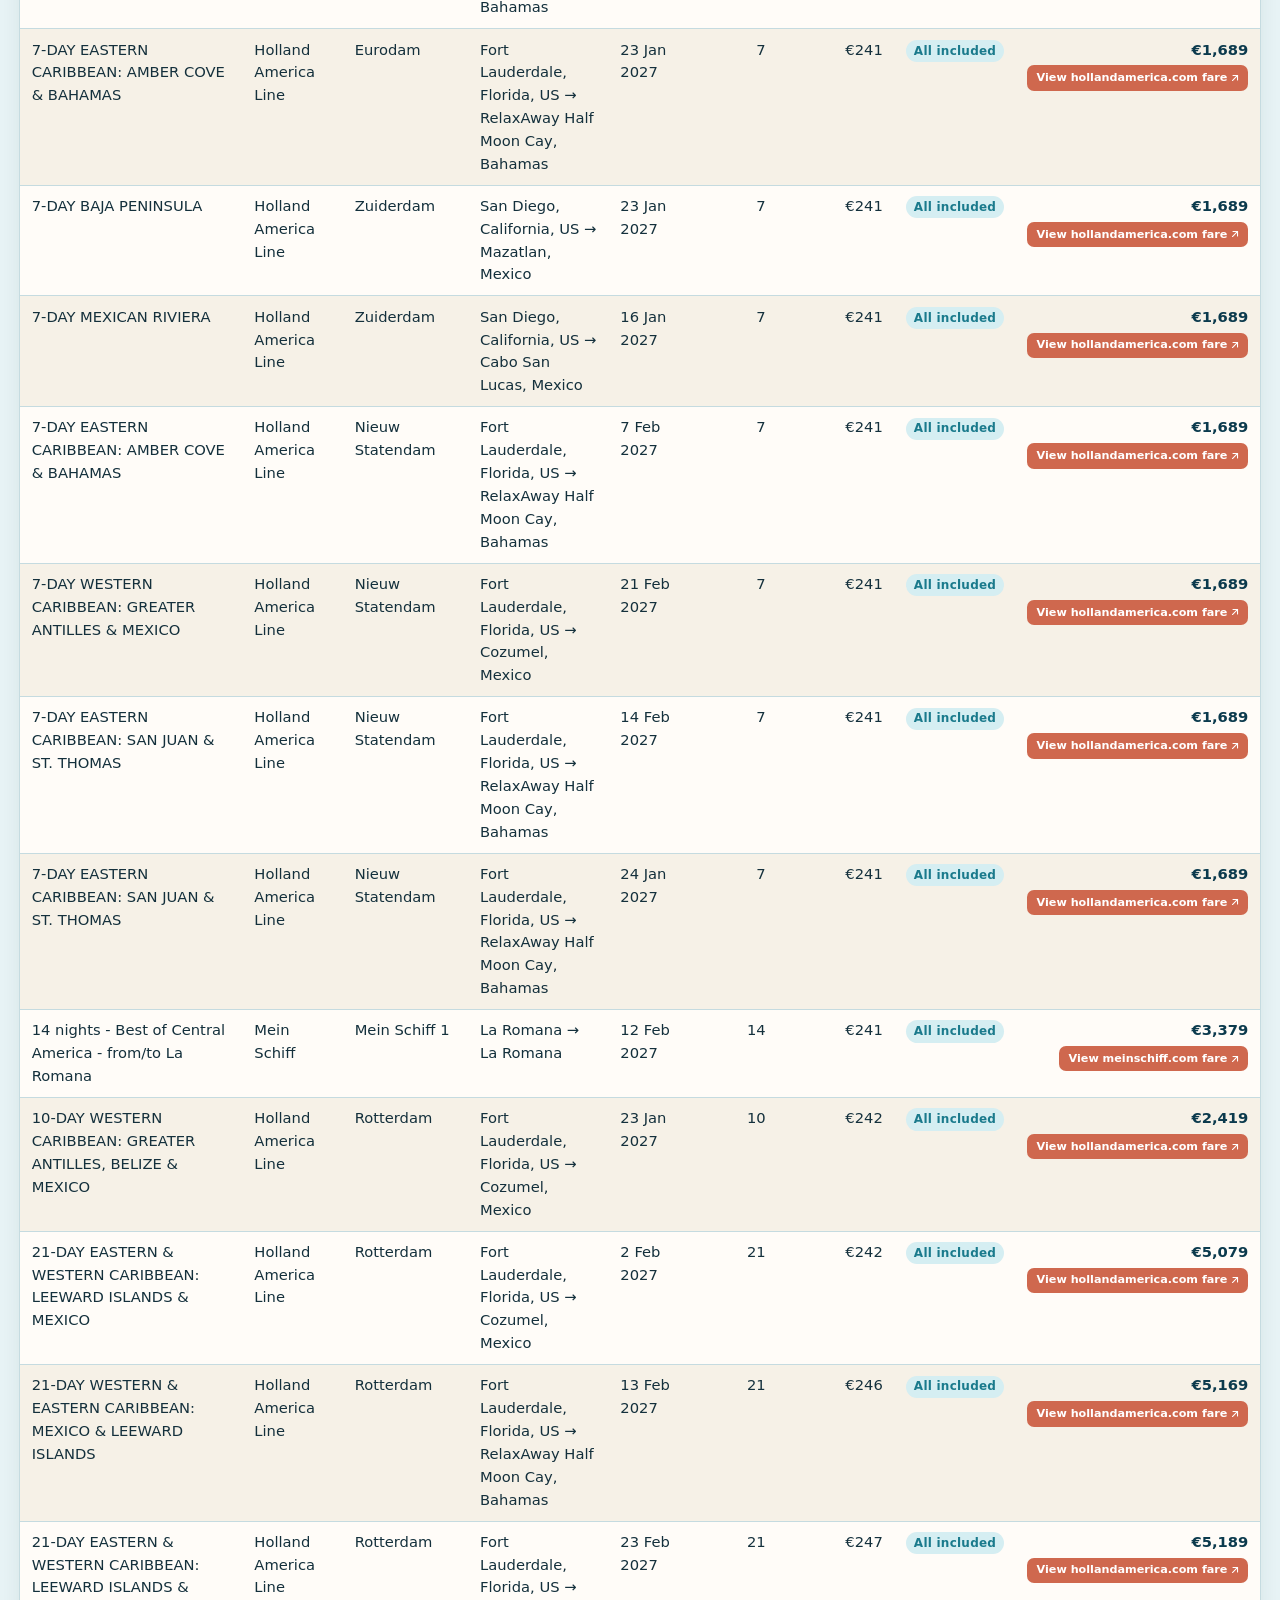
==== commit f9d74263: "Update fares from all-20261112.csv" ====
--- a/index.html
+++ b/index.html
@@ -28,7 +28,7 @@
       </a>
       <p class="crawl-date">
         <span class="crawl-date-label">Last update</span>
-        <time datetime="2026-11-10">10 Nov 2026</time>
+        <time datetime="2026-11-12">12 Nov 2026</time>
       </p>
     </div>
   </header>
@@ -195,7 +195,7 @@
         <a href="./index.html" aria-current="page">Sailings</a>
         <a href="./about.html">About us</a>
       </nav>
-      <p>Built 2026-11-10 from all-20261110.csv. Open this folder in a browser; nothing is fetched from a server.</p>
+      <p>Built 2026-11-12 from all-20261112.csv. Open this folder in a browser; nothing is fetched from a server.</p>
     </footer>
   </main>
   <script src="./js/data.js"></script>
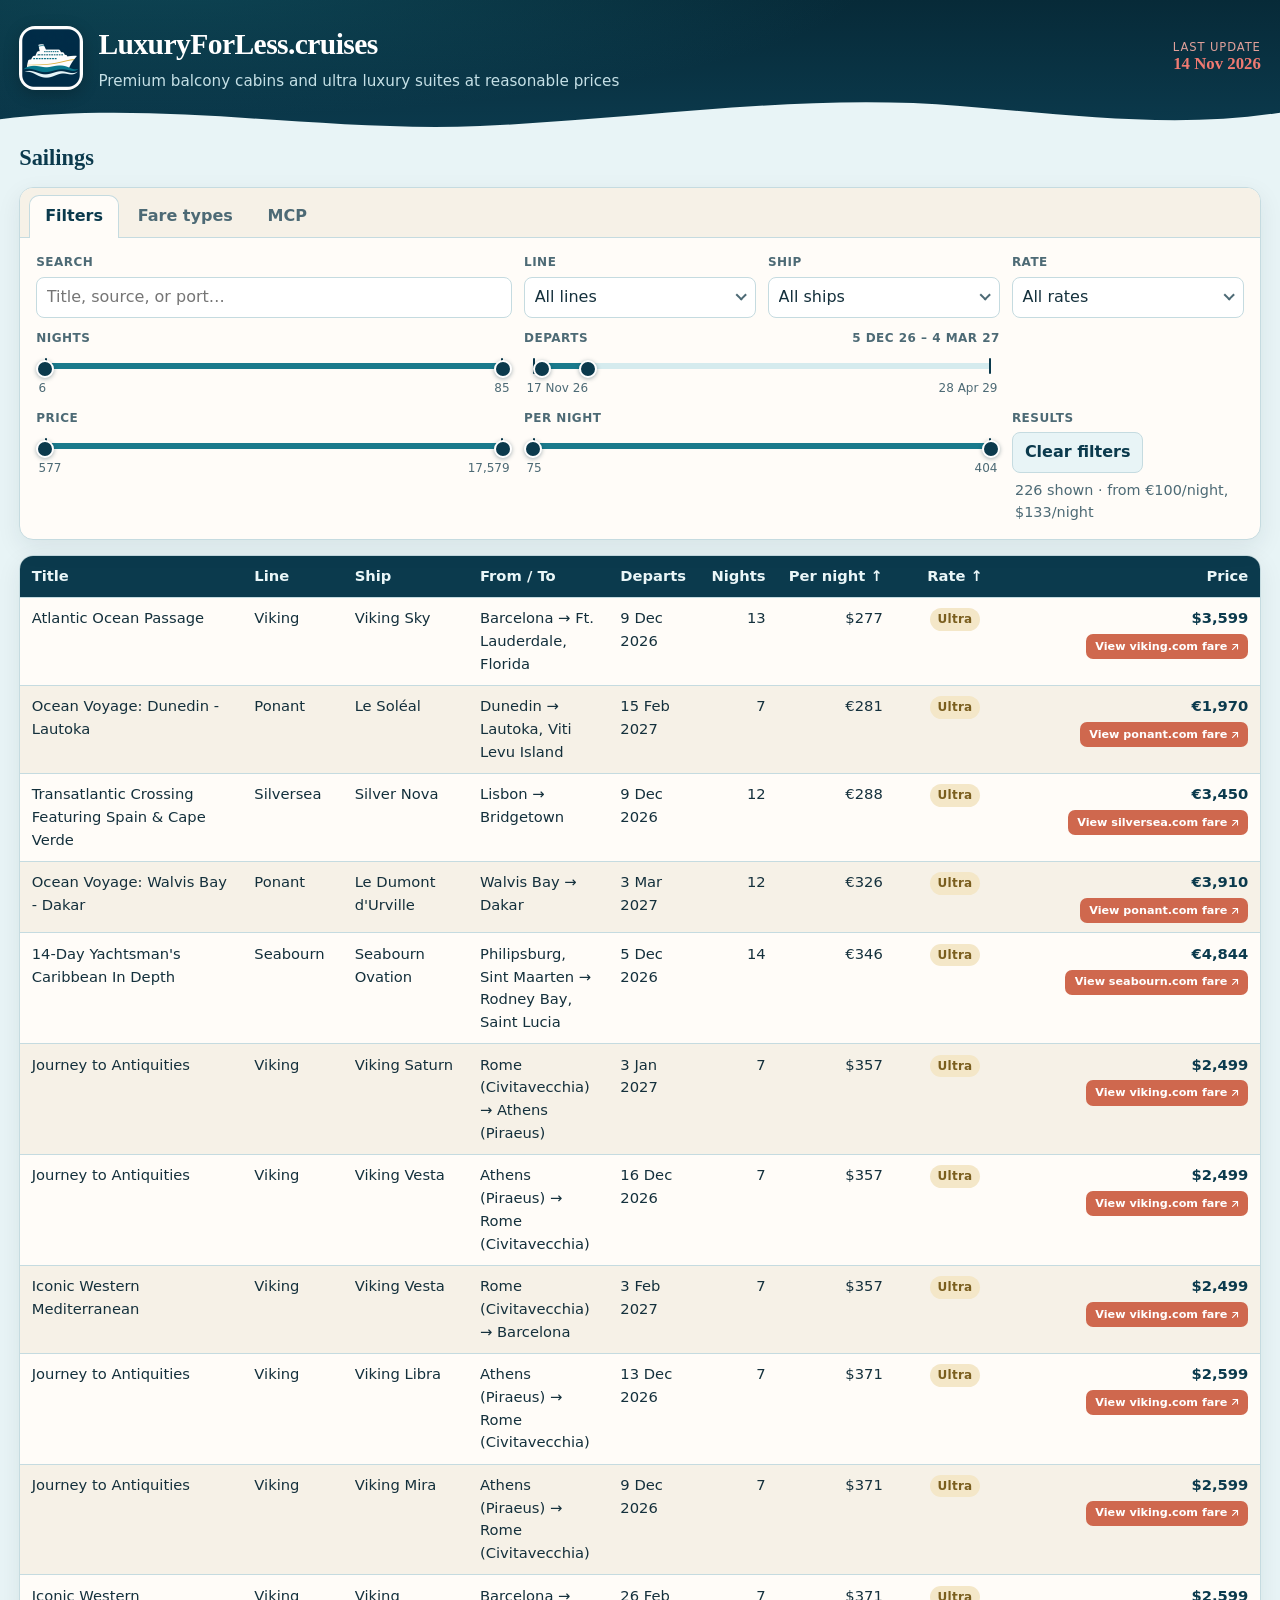
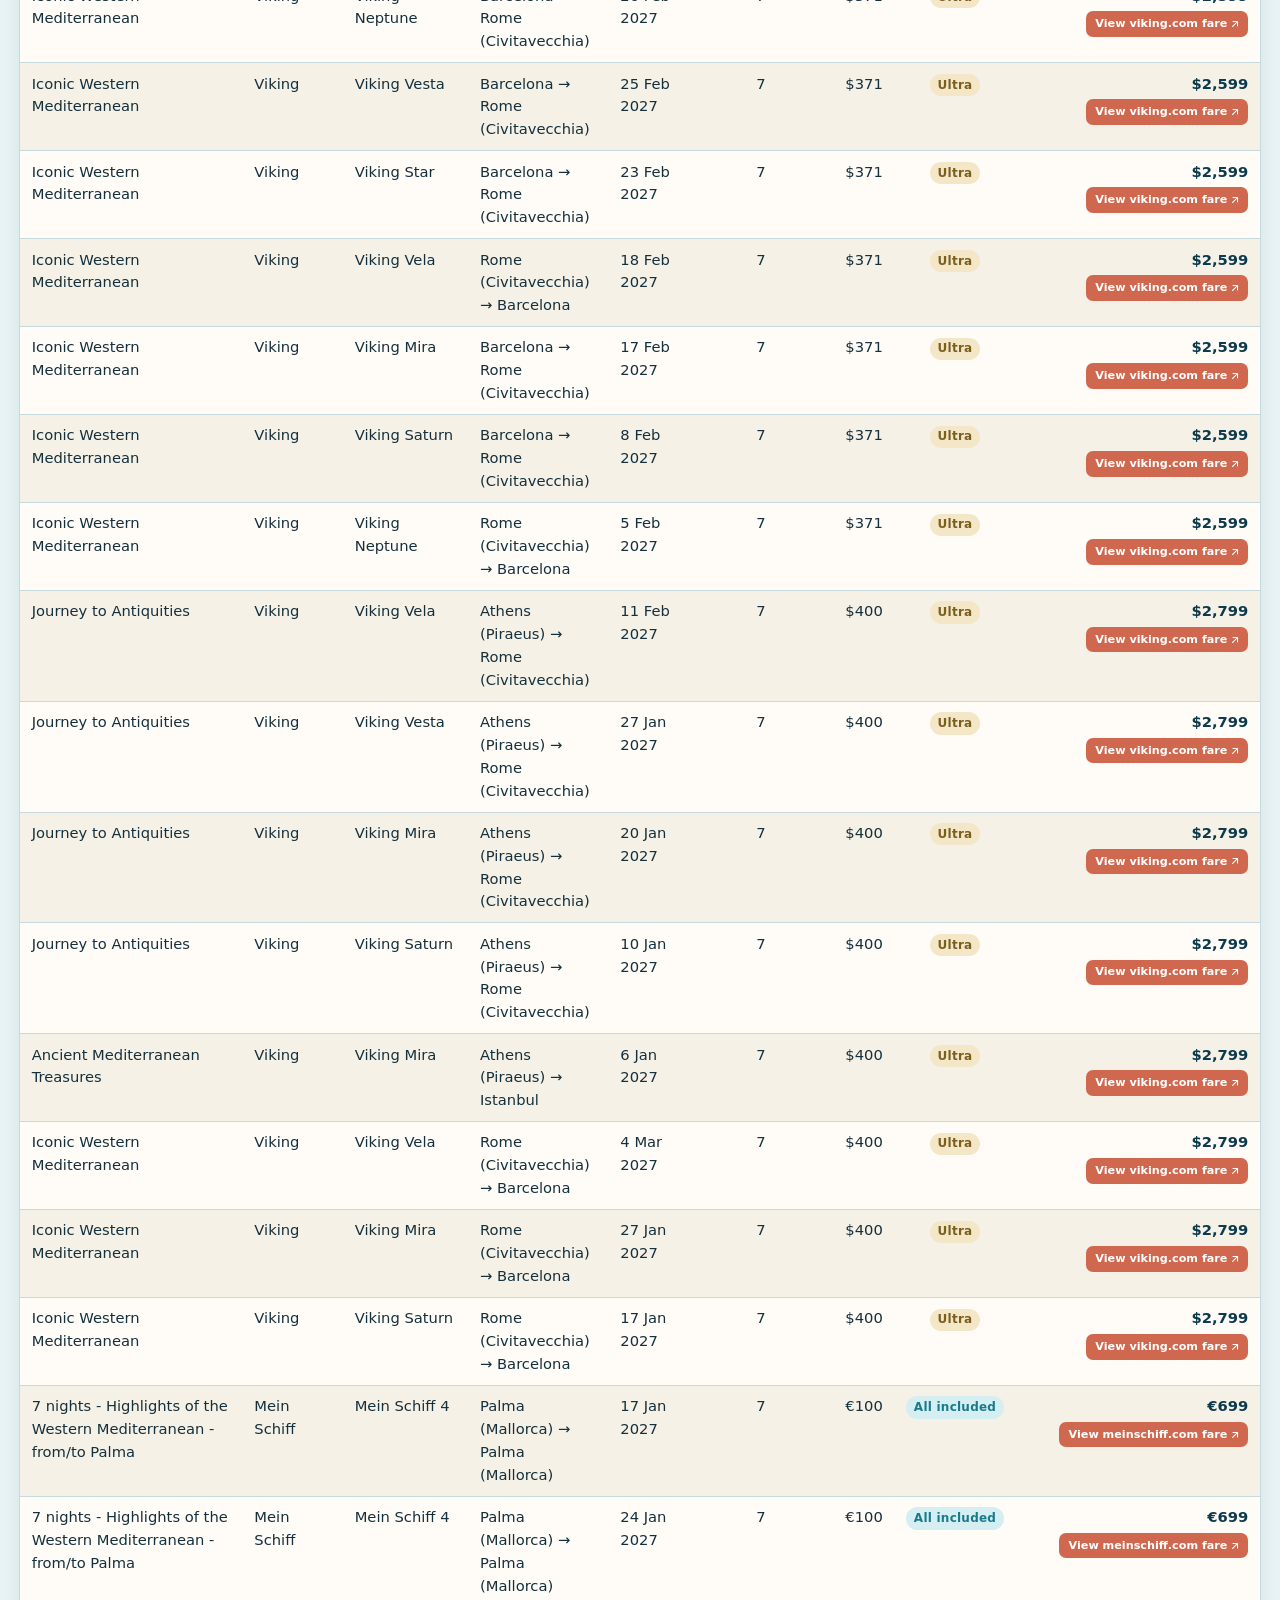
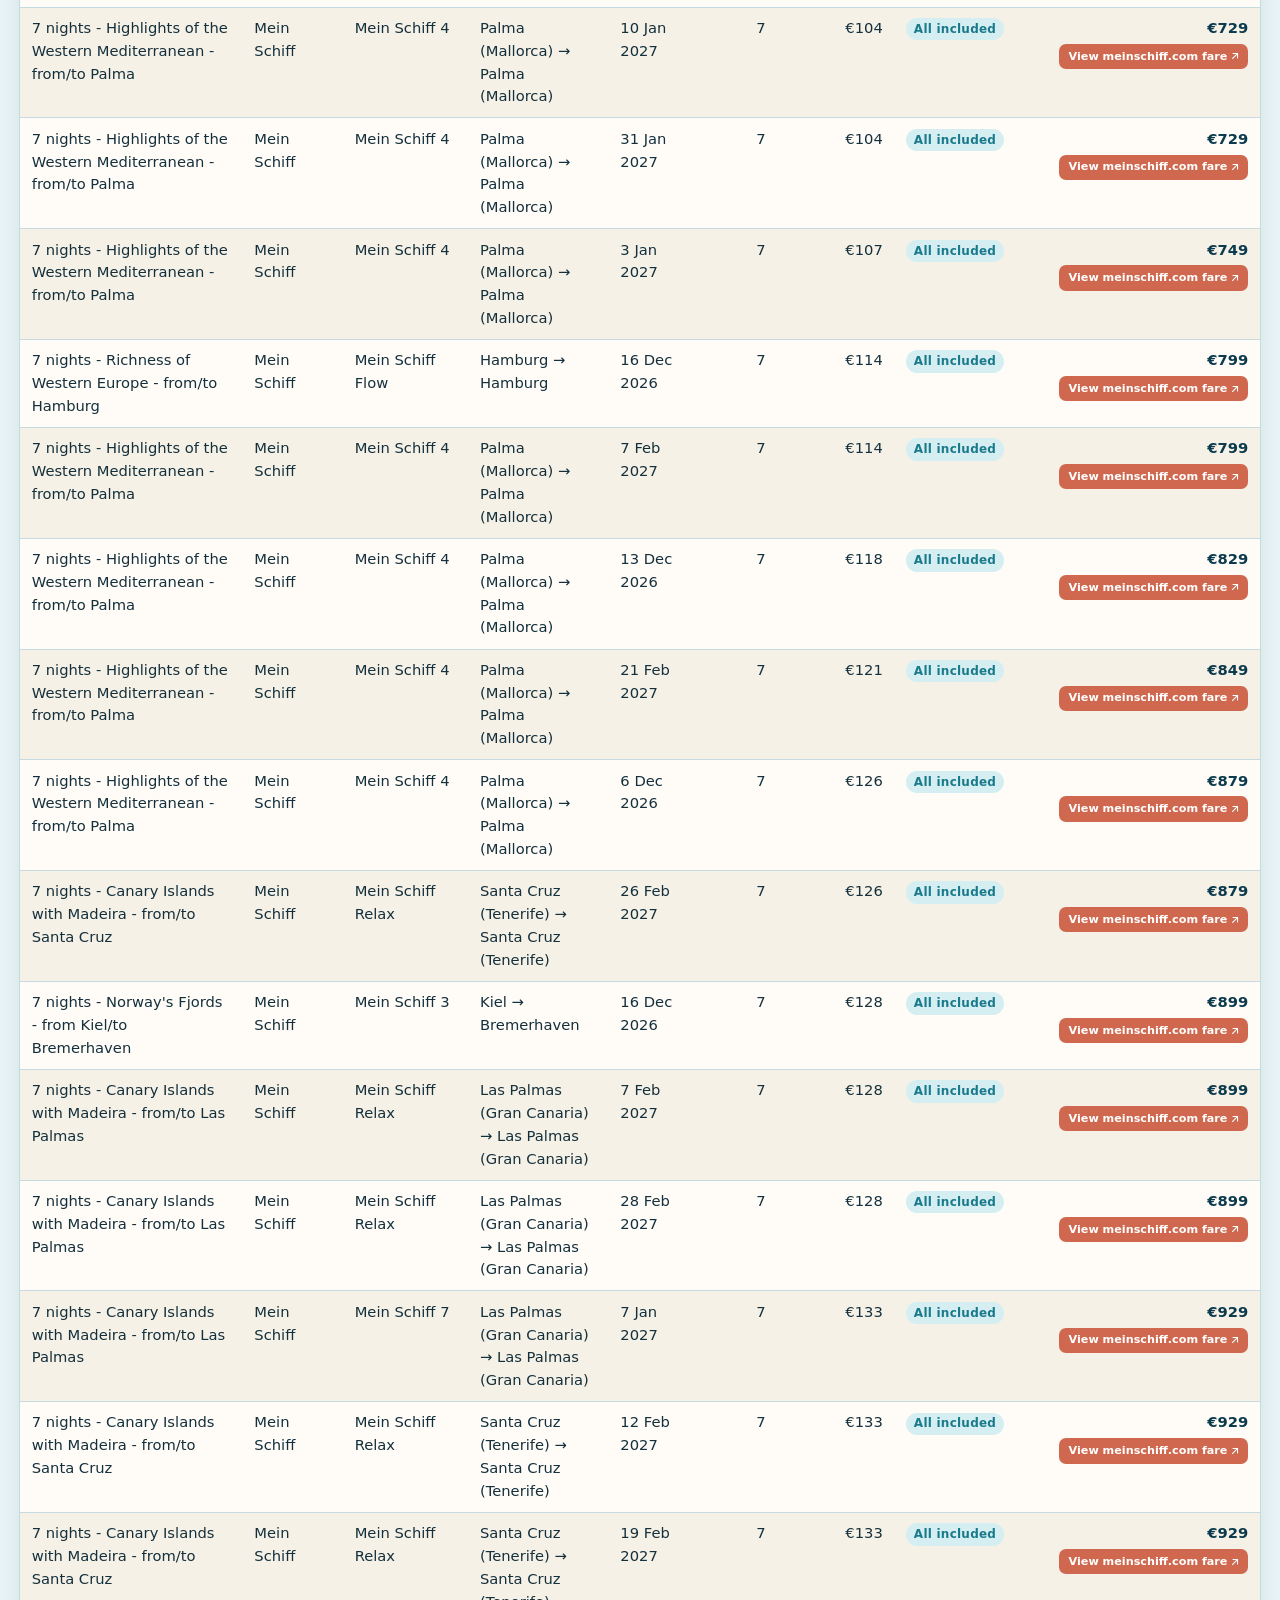
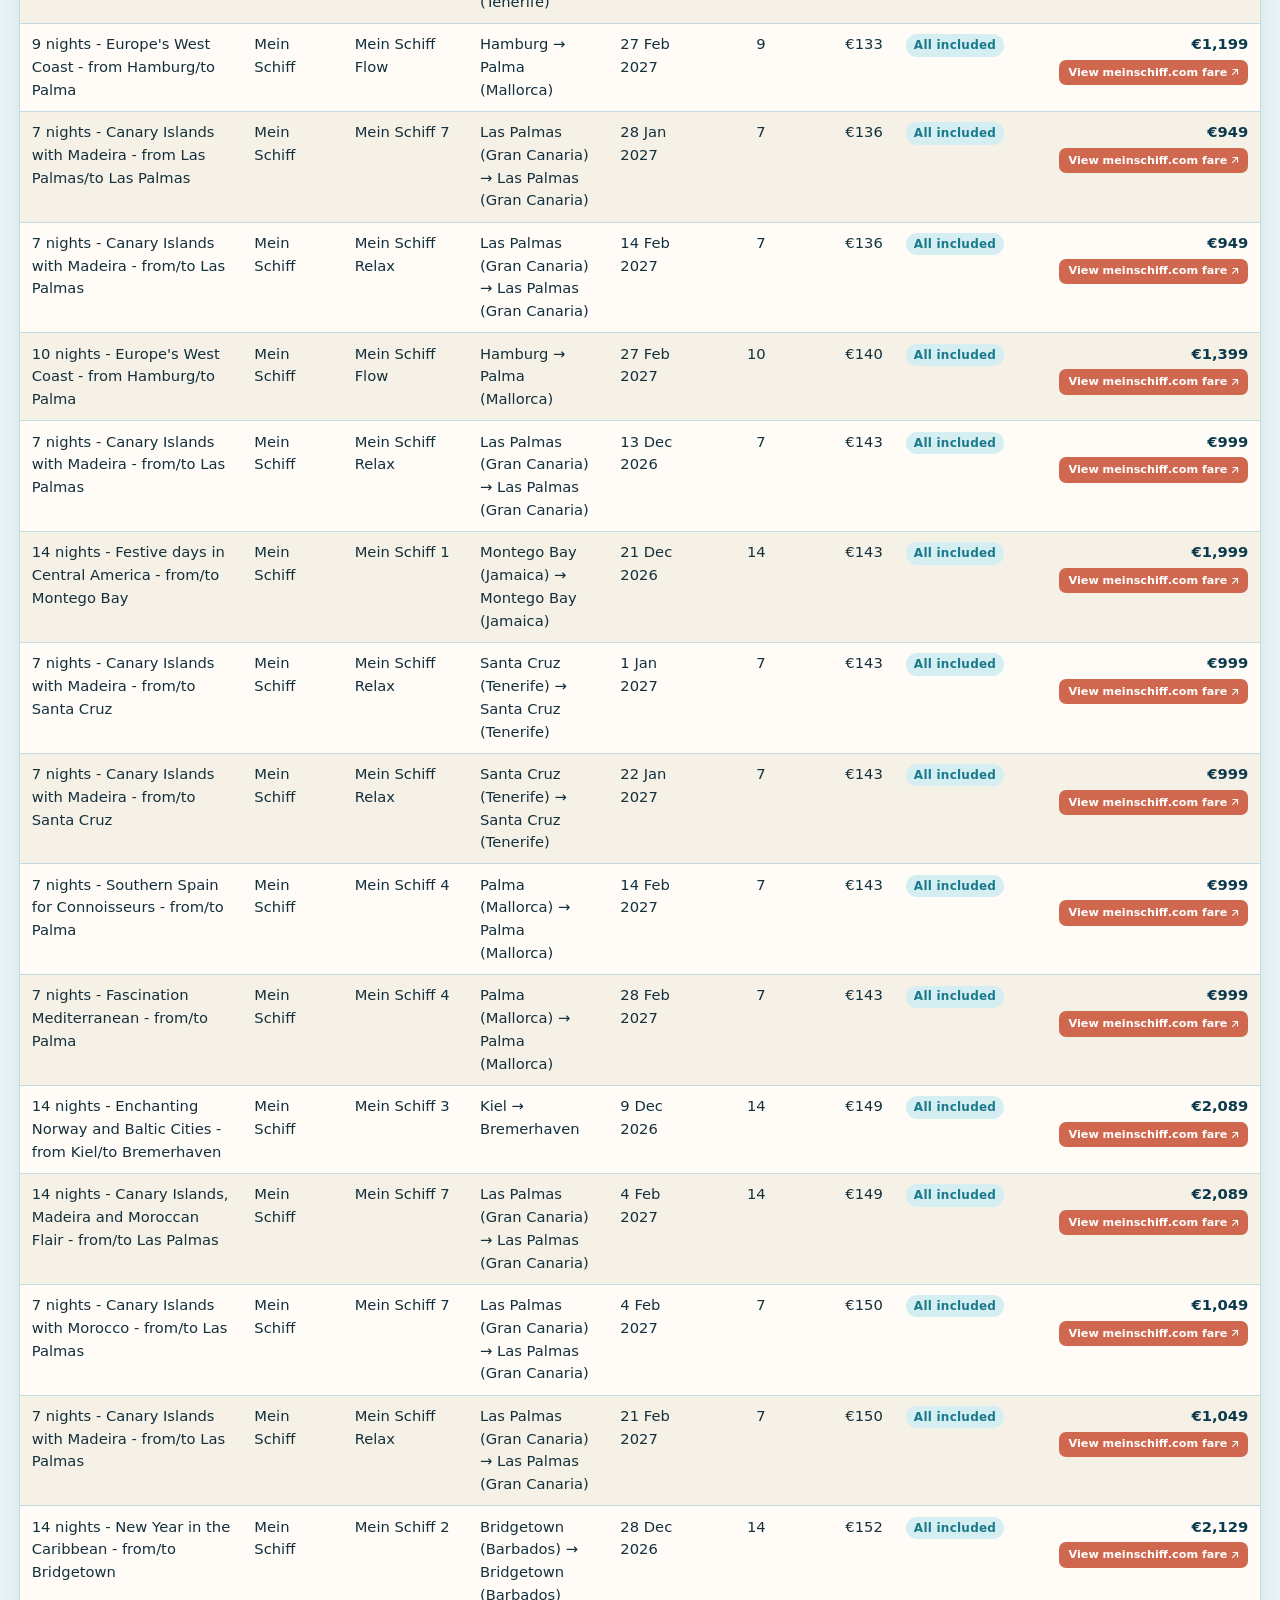
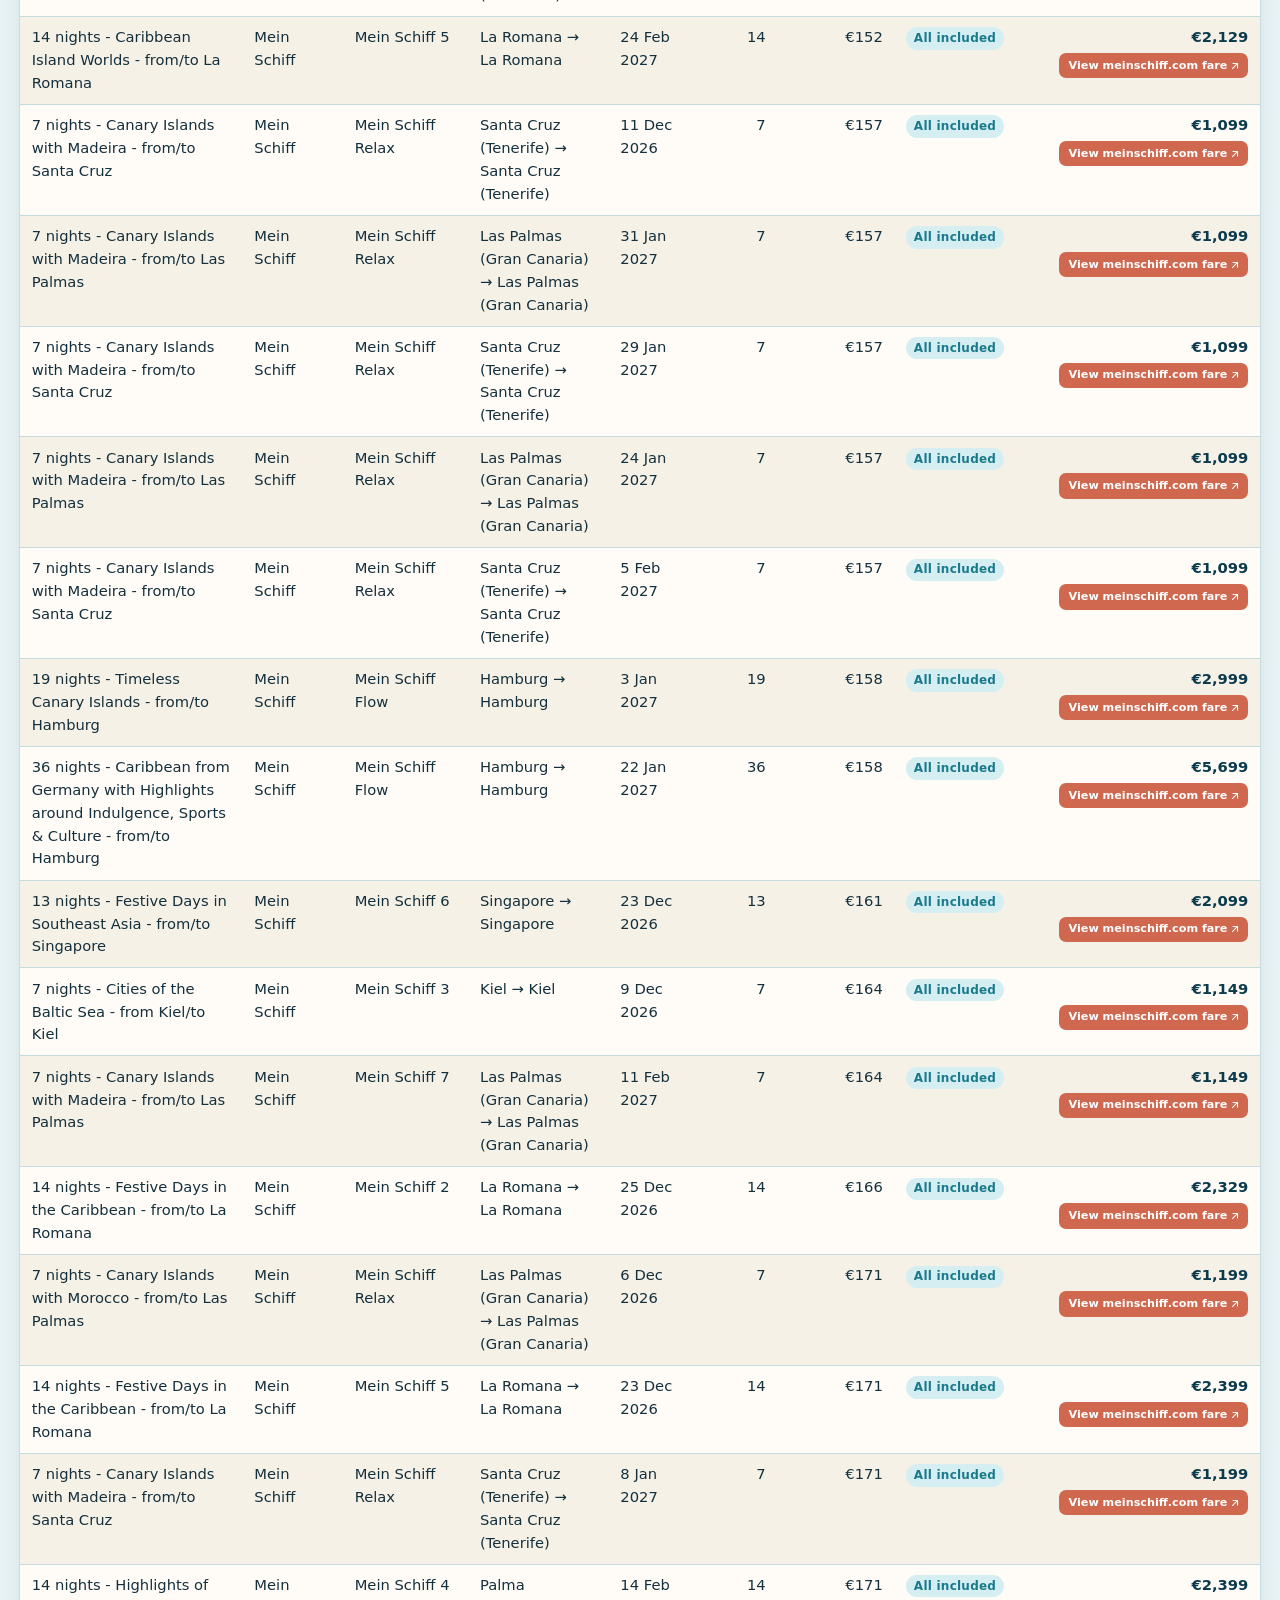
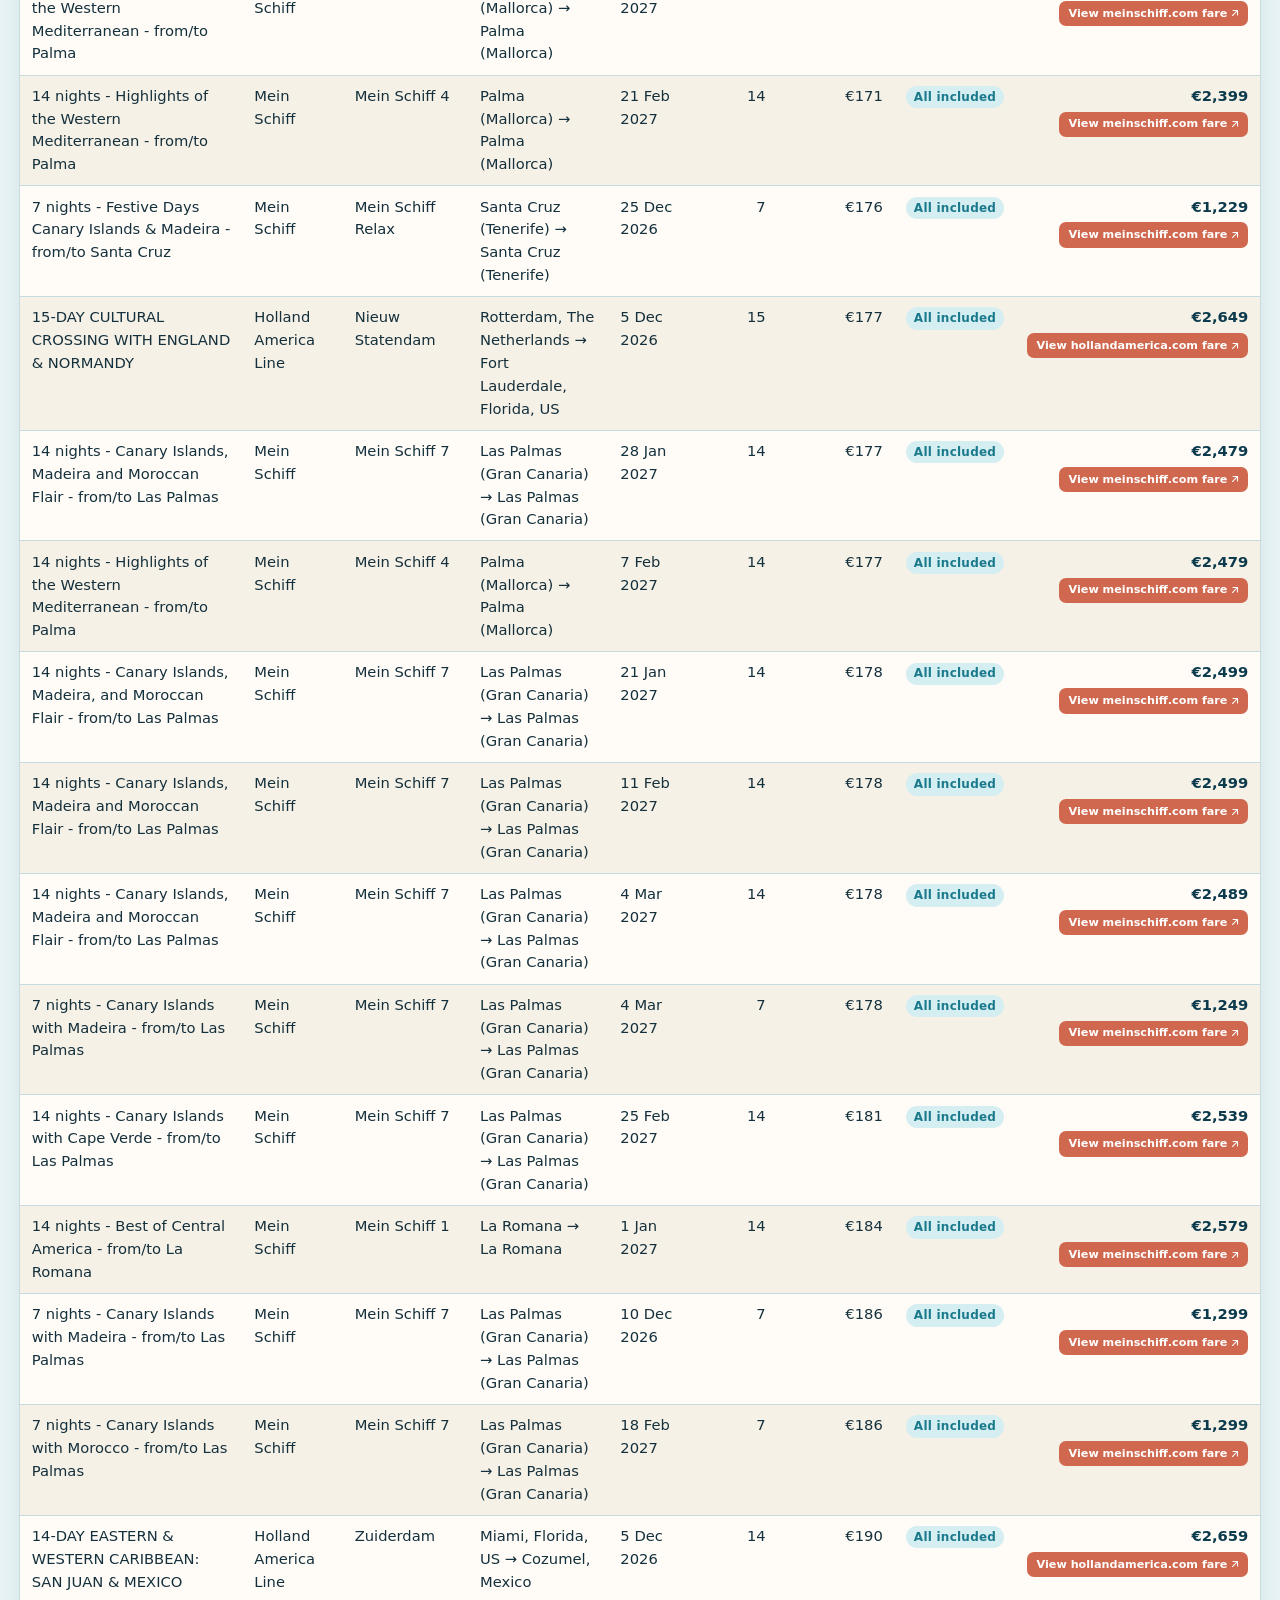
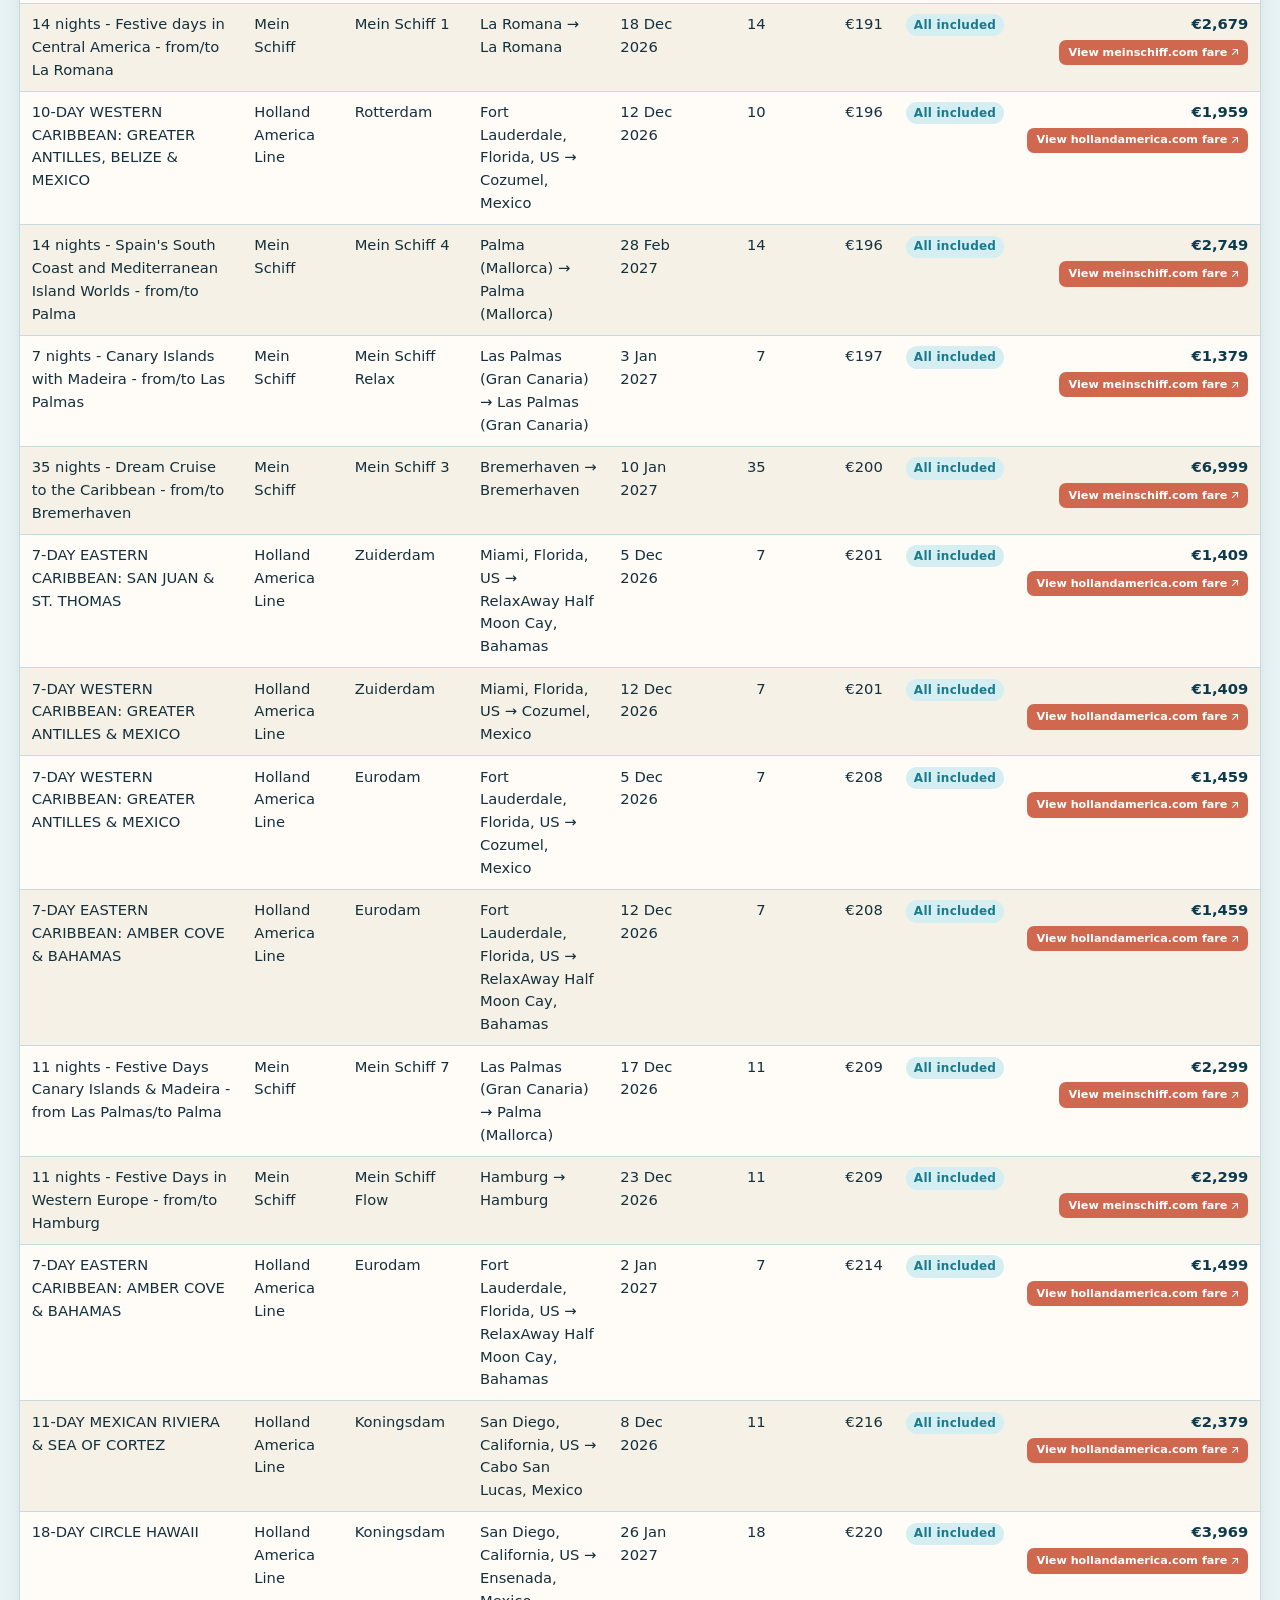
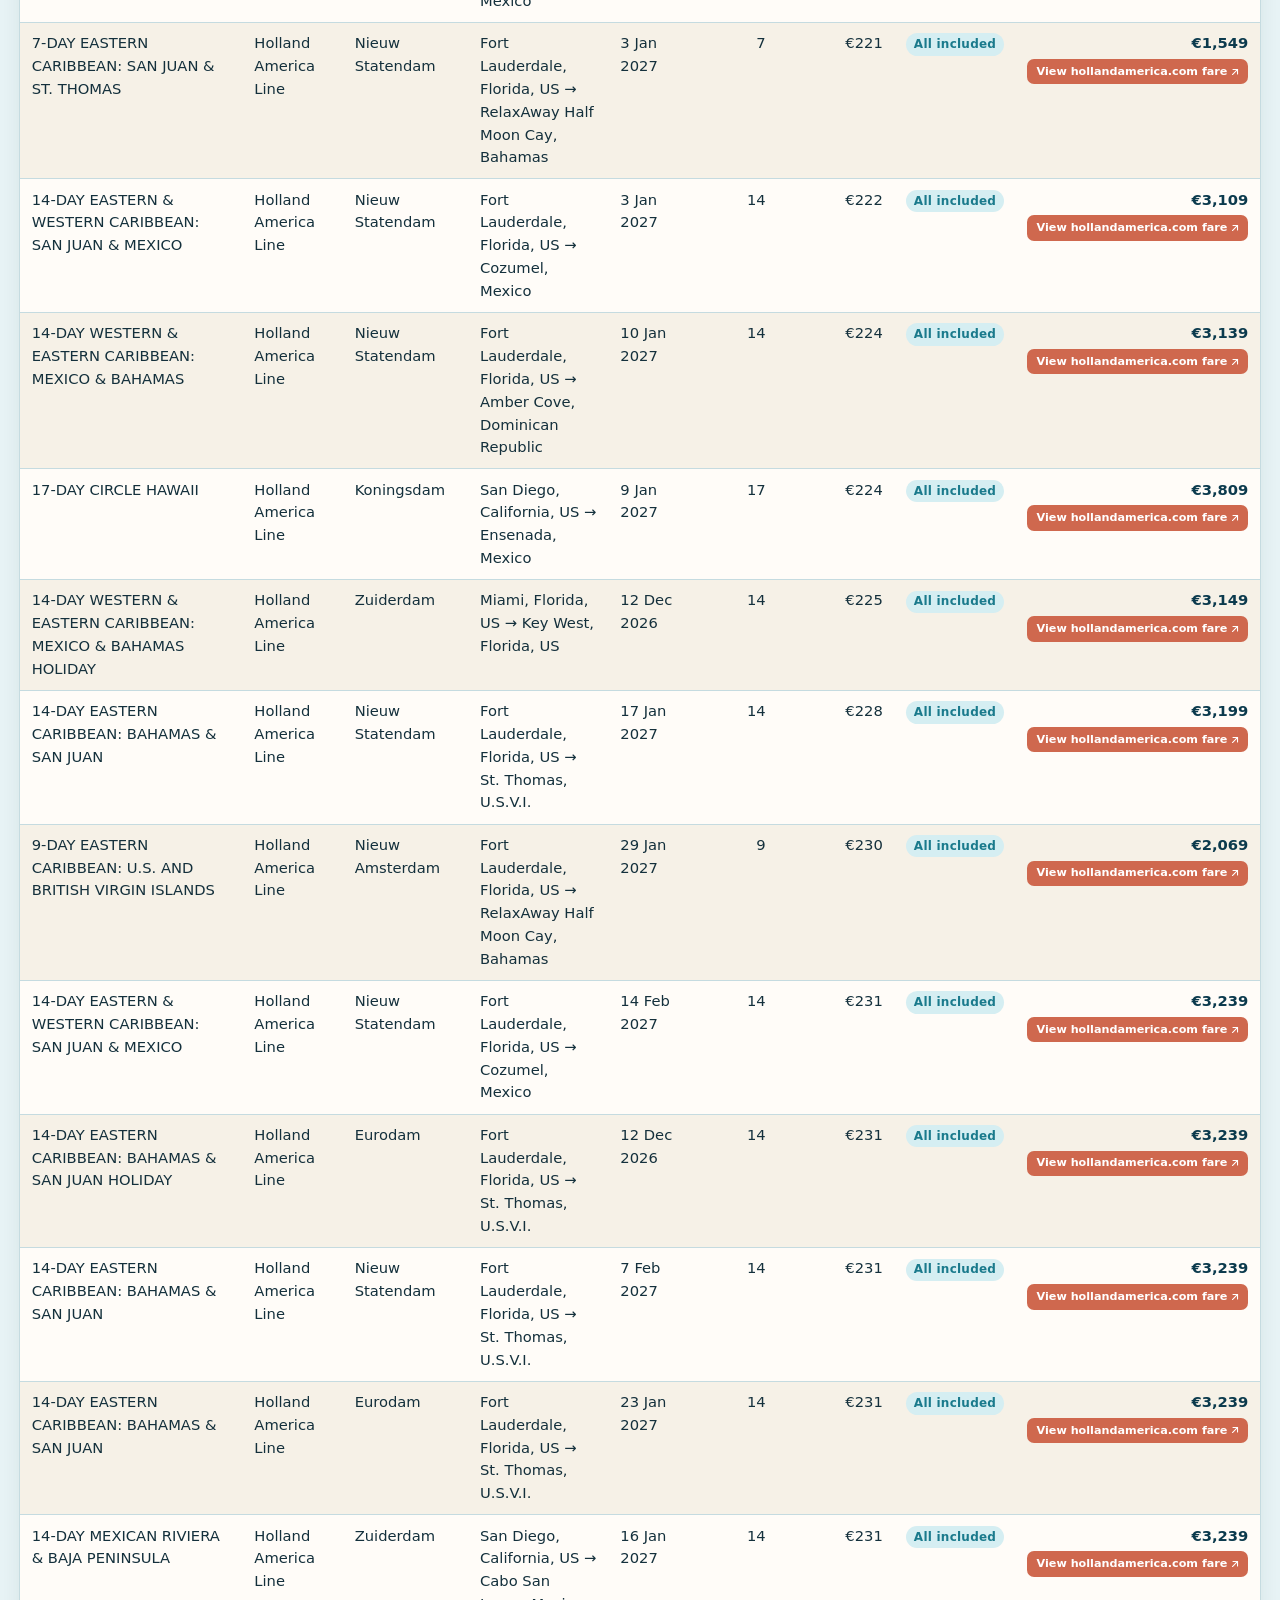
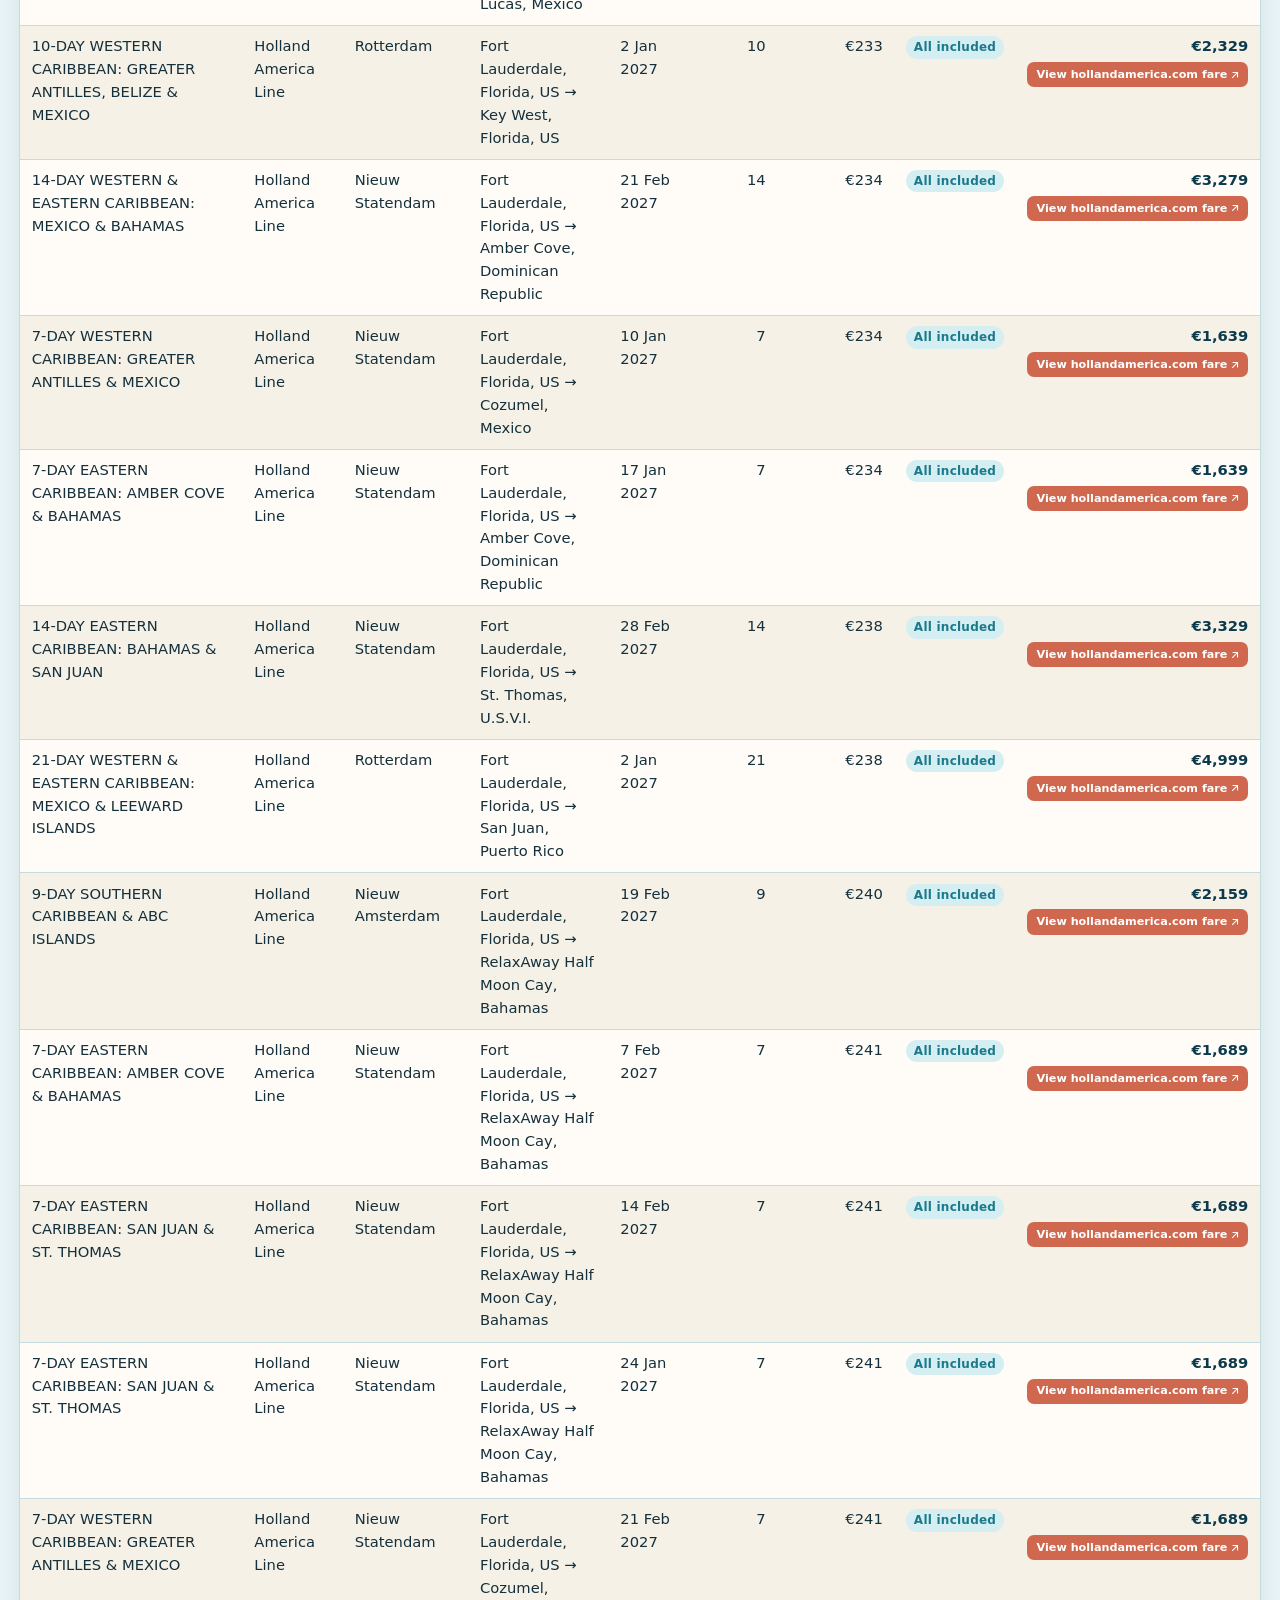
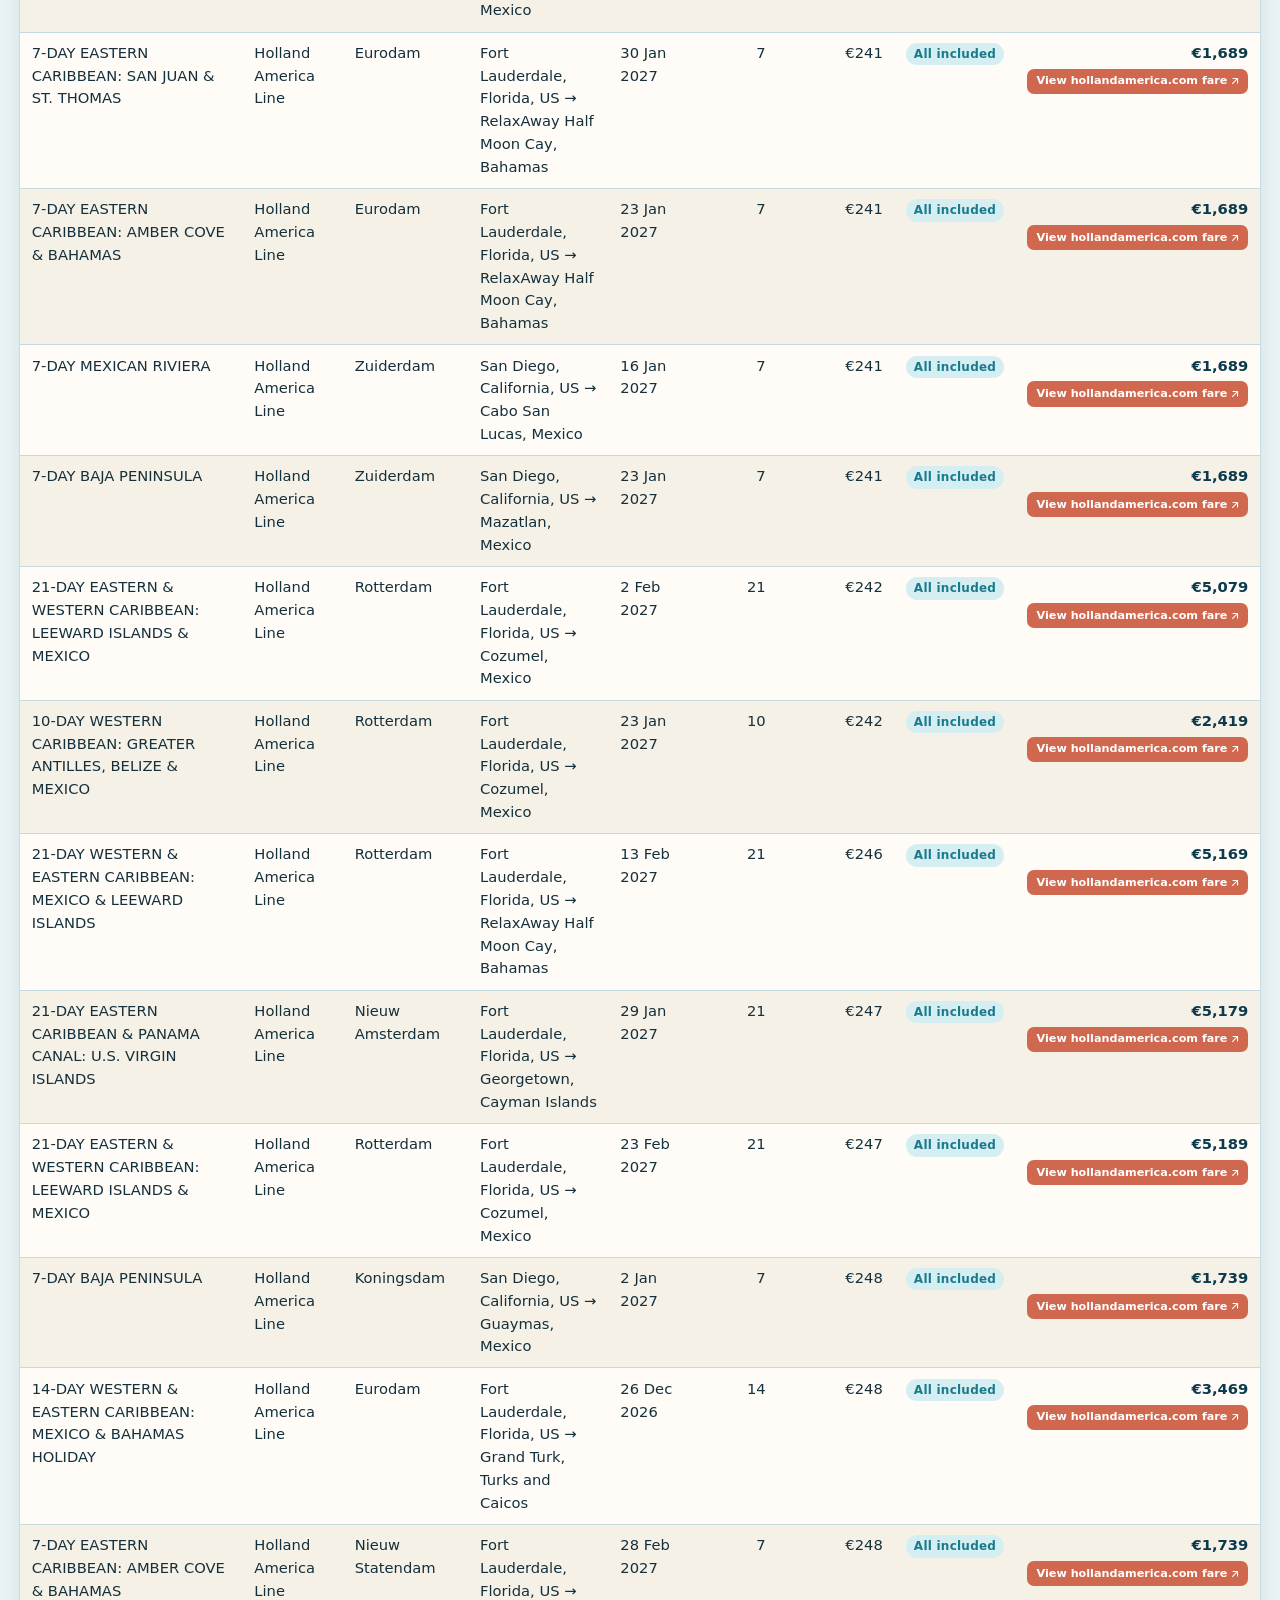
==== commit ef5a03b4: "Update fares from all-20261114.csv" ====
--- a/index.html
+++ b/index.html
@@ -28,7 +28,7 @@
       </a>
       <p class="crawl-date">
         <span class="crawl-date-label">Last update</span>
-        <time datetime="2026-11-12">12 Nov 2026</time>
+        <time datetime="2026-11-14">14 Nov 2026</time>
       </p>
     </div>
   </header>
@@ -195,7 +195,7 @@
         <a href="./index.html" aria-current="page">Sailings</a>
         <a href="./about.html">About us</a>
       </nav>
-      <p>Built 2026-11-12 from all-20261112.csv. Open this folder in a browser; nothing is fetched from a server.</p>
+      <p>Built 2026-11-14 from all-20261114.csv. Open this folder in a browser; nothing is fetched from a server.</p>
     </footer>
   </main>
   <script src="./js/data.js"></script>
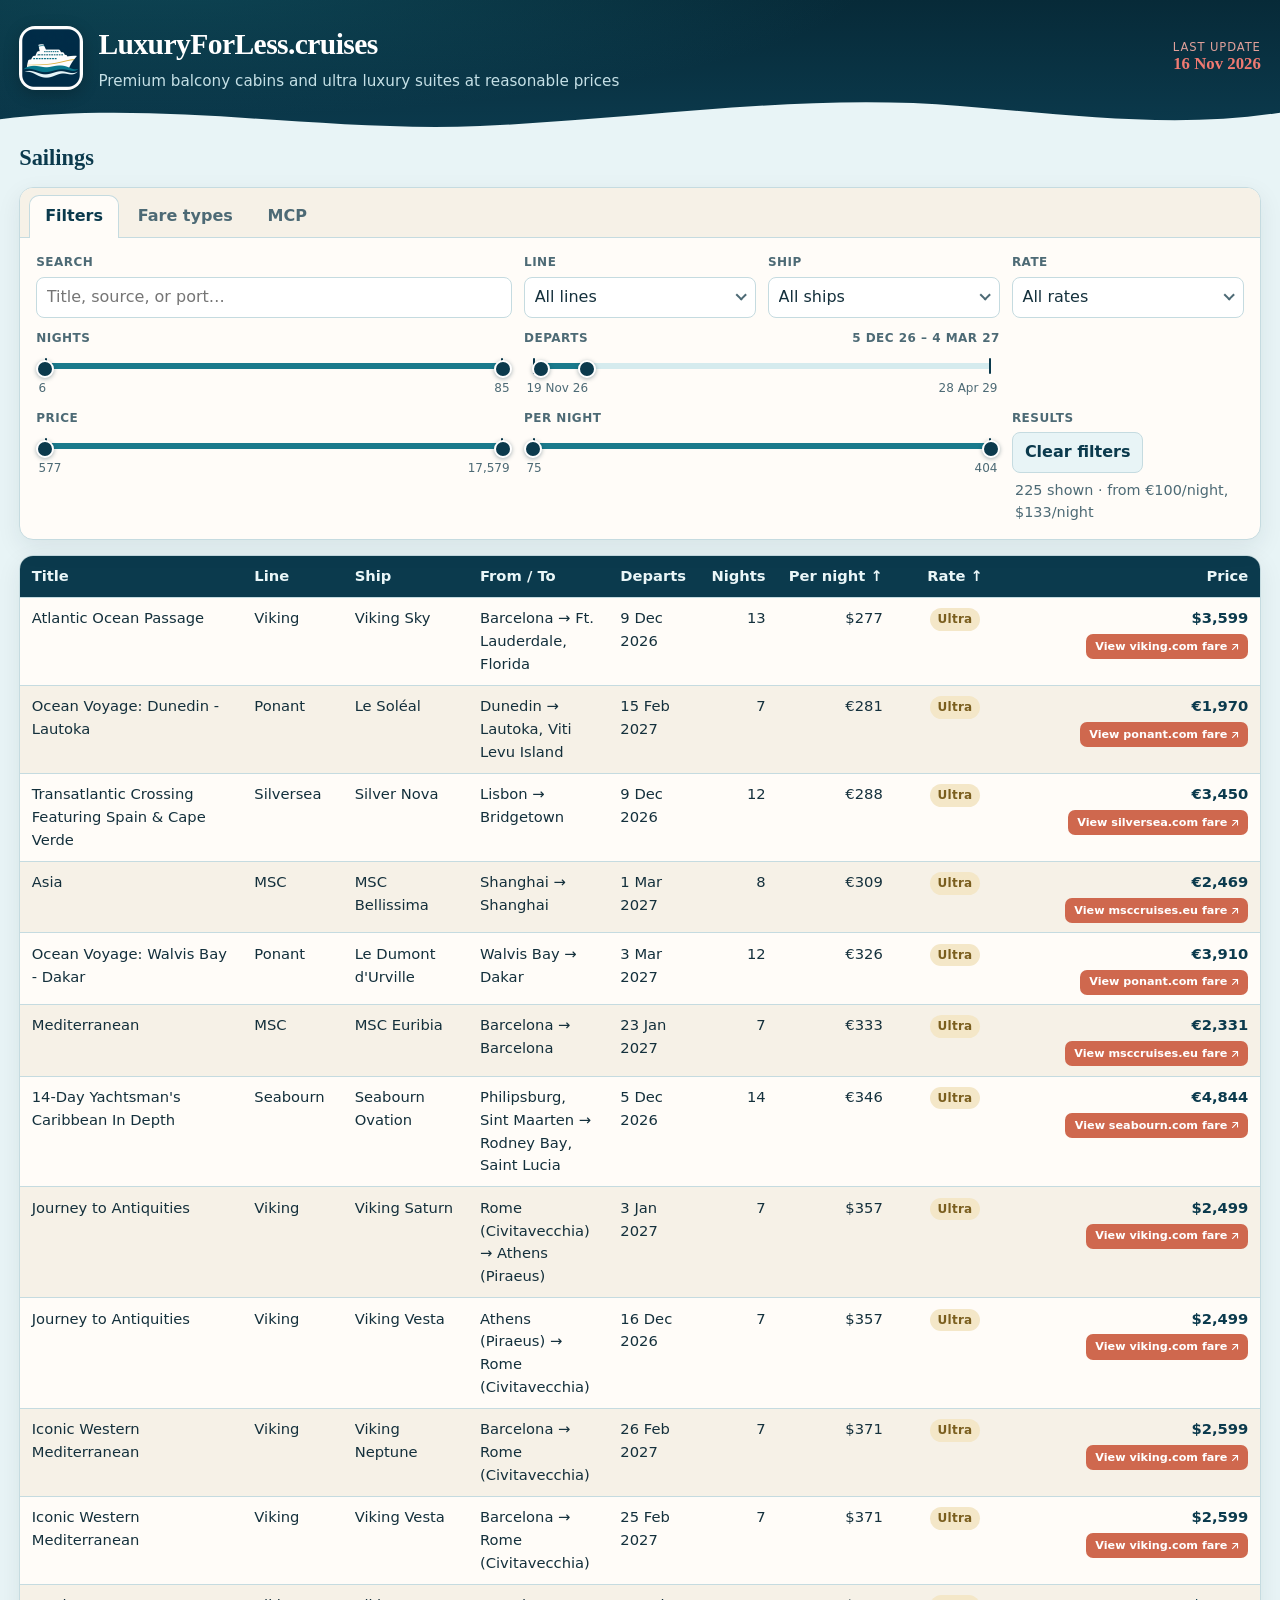
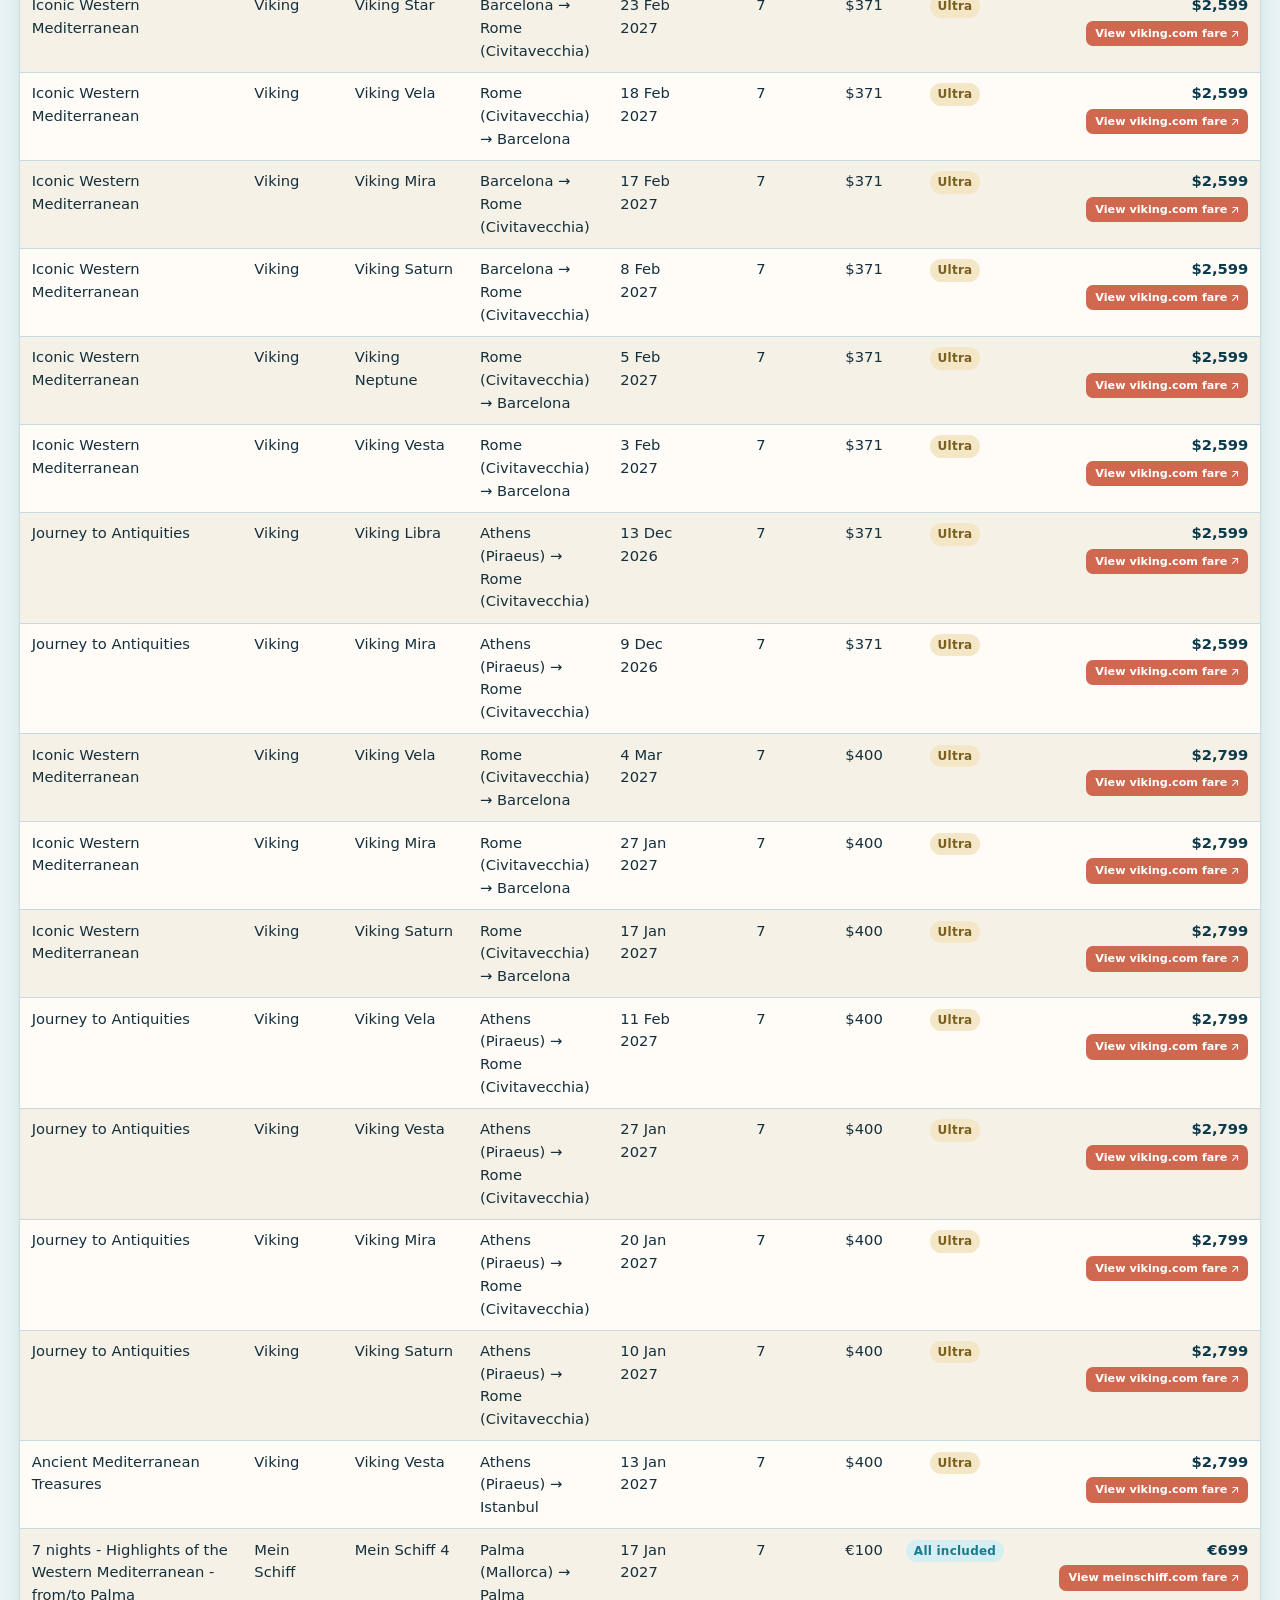
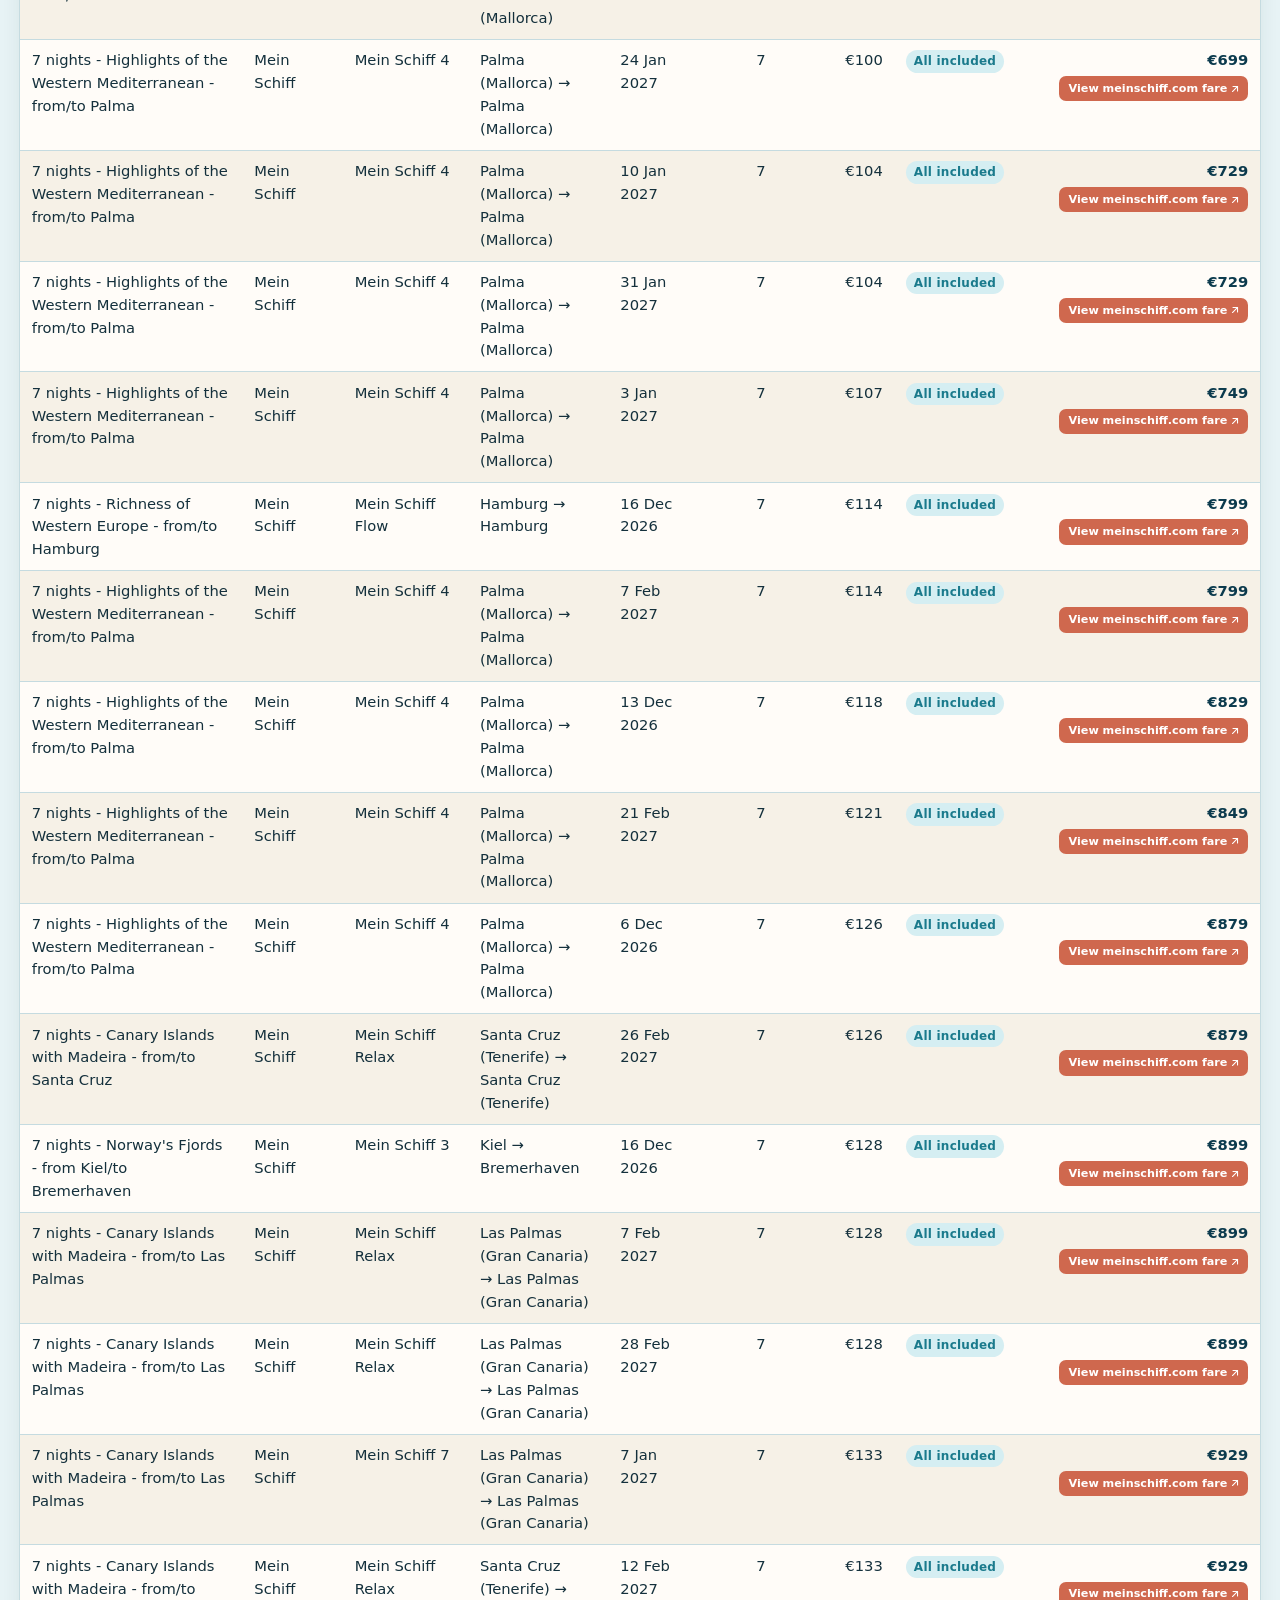
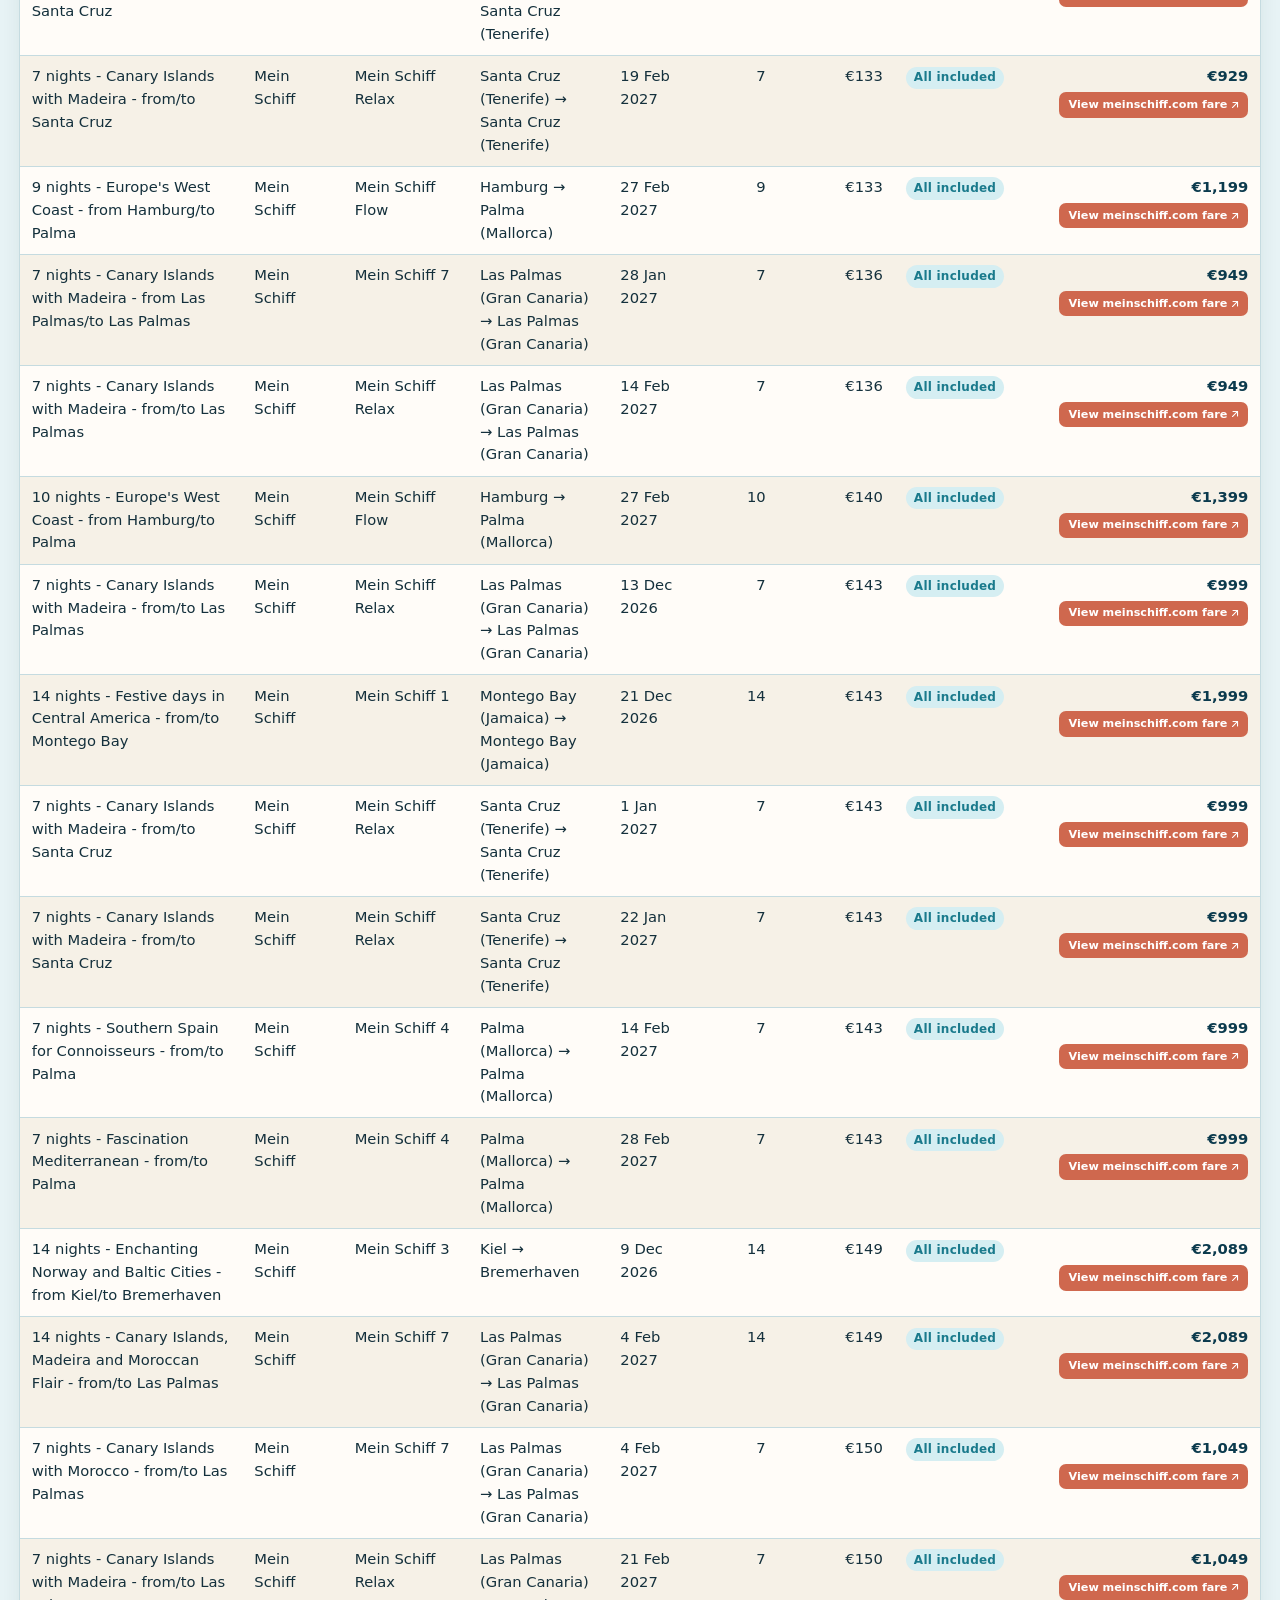
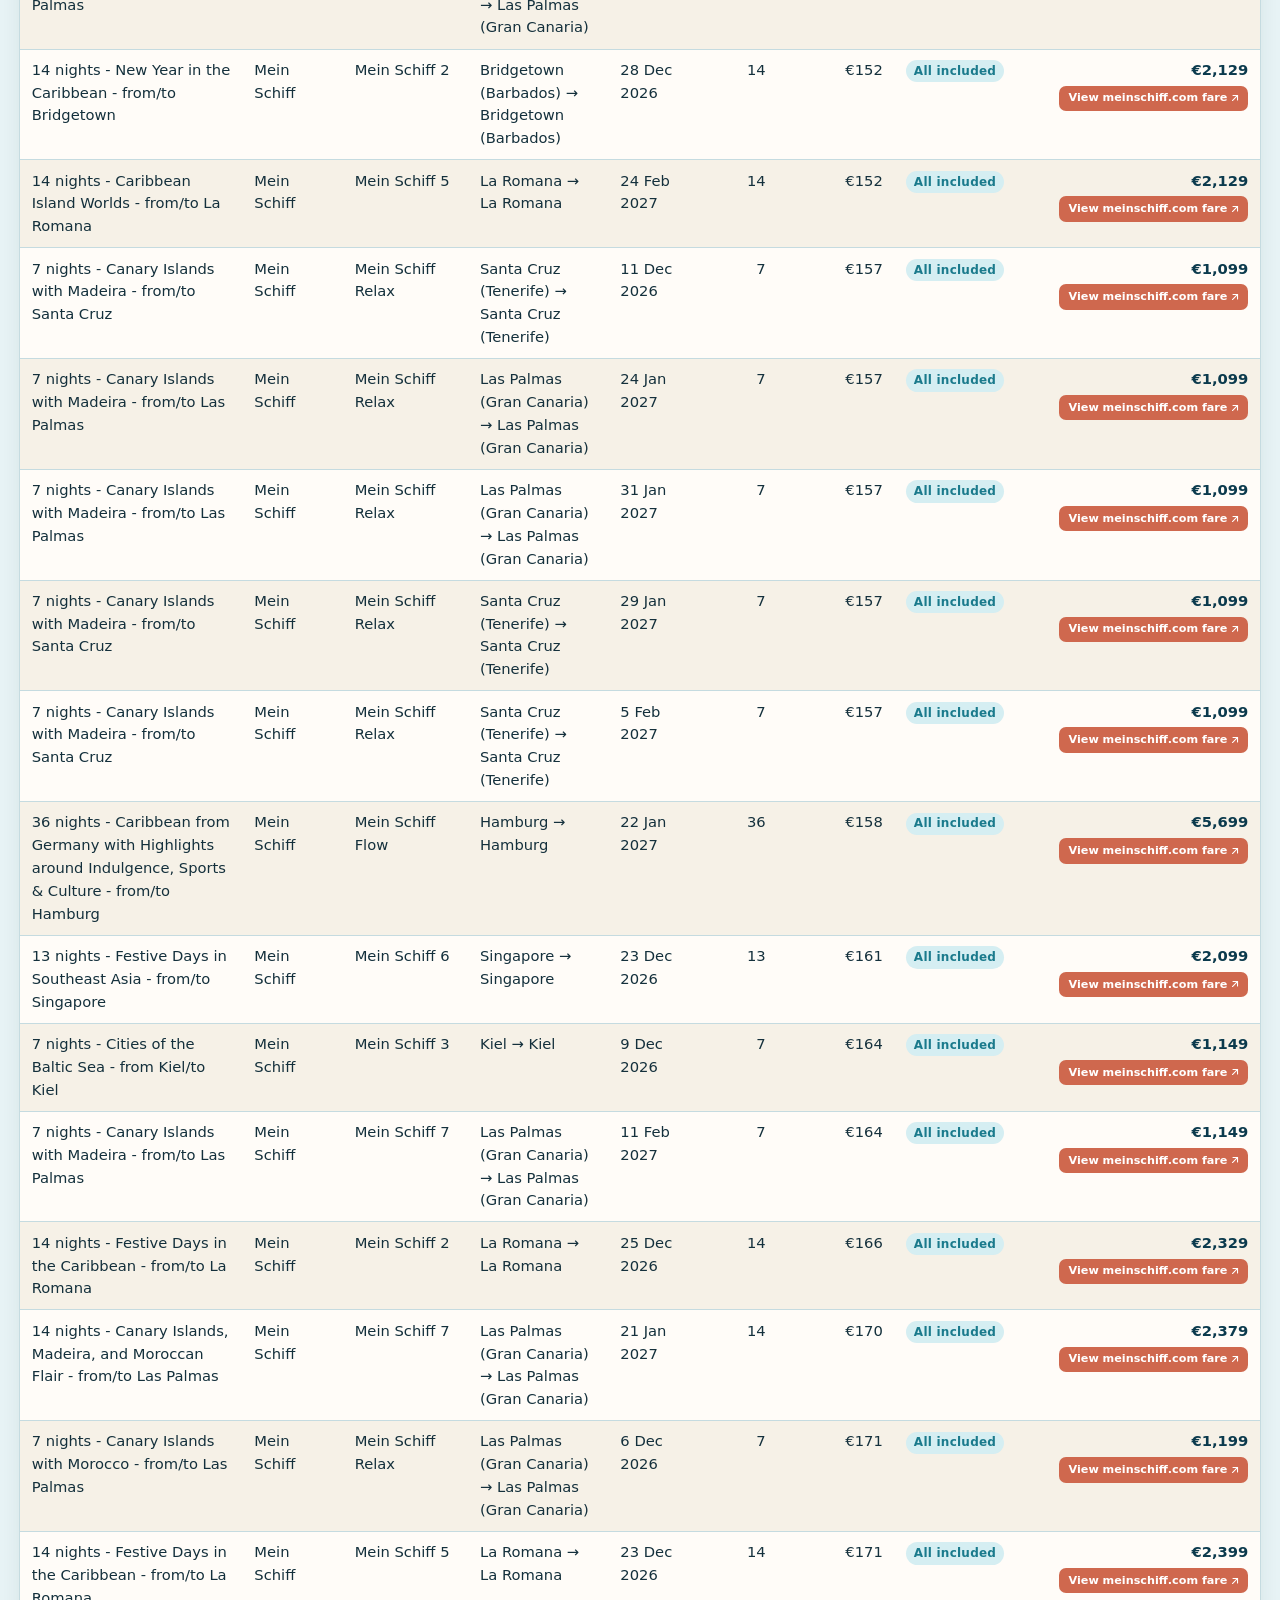
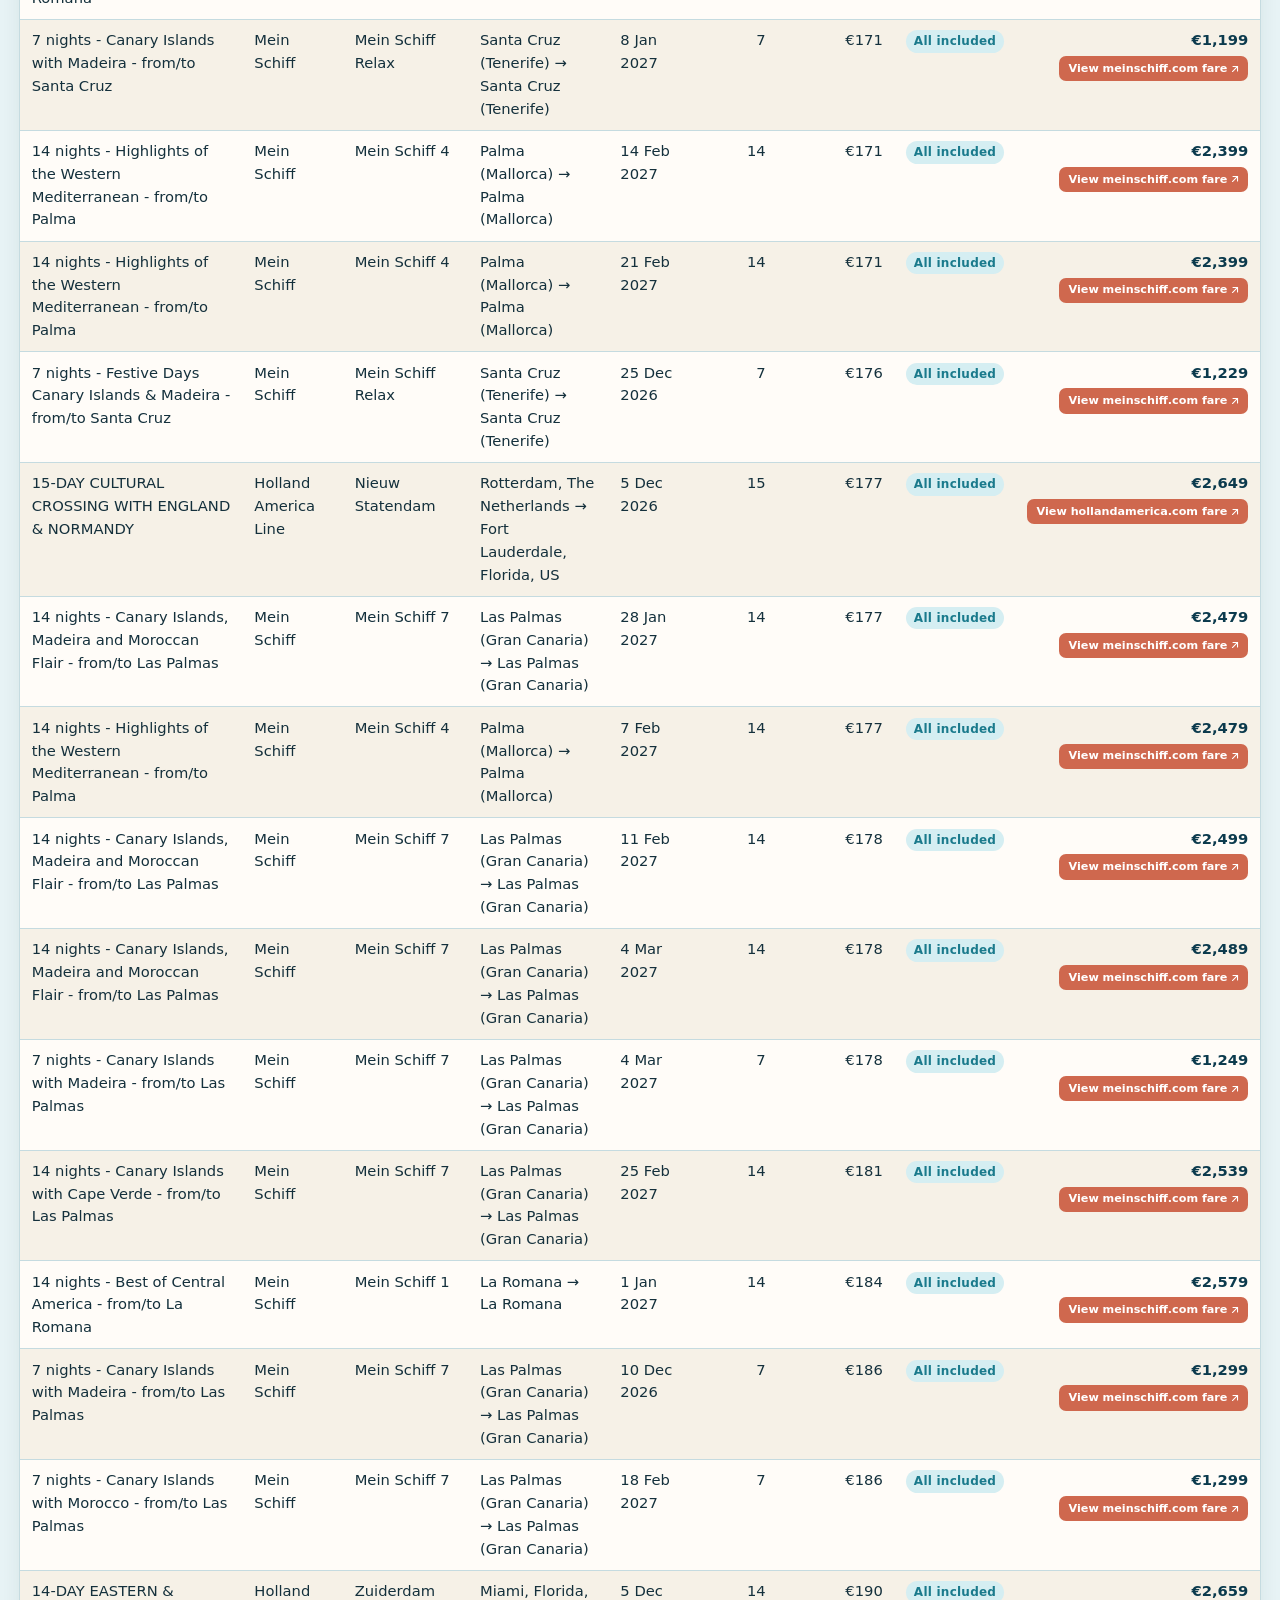
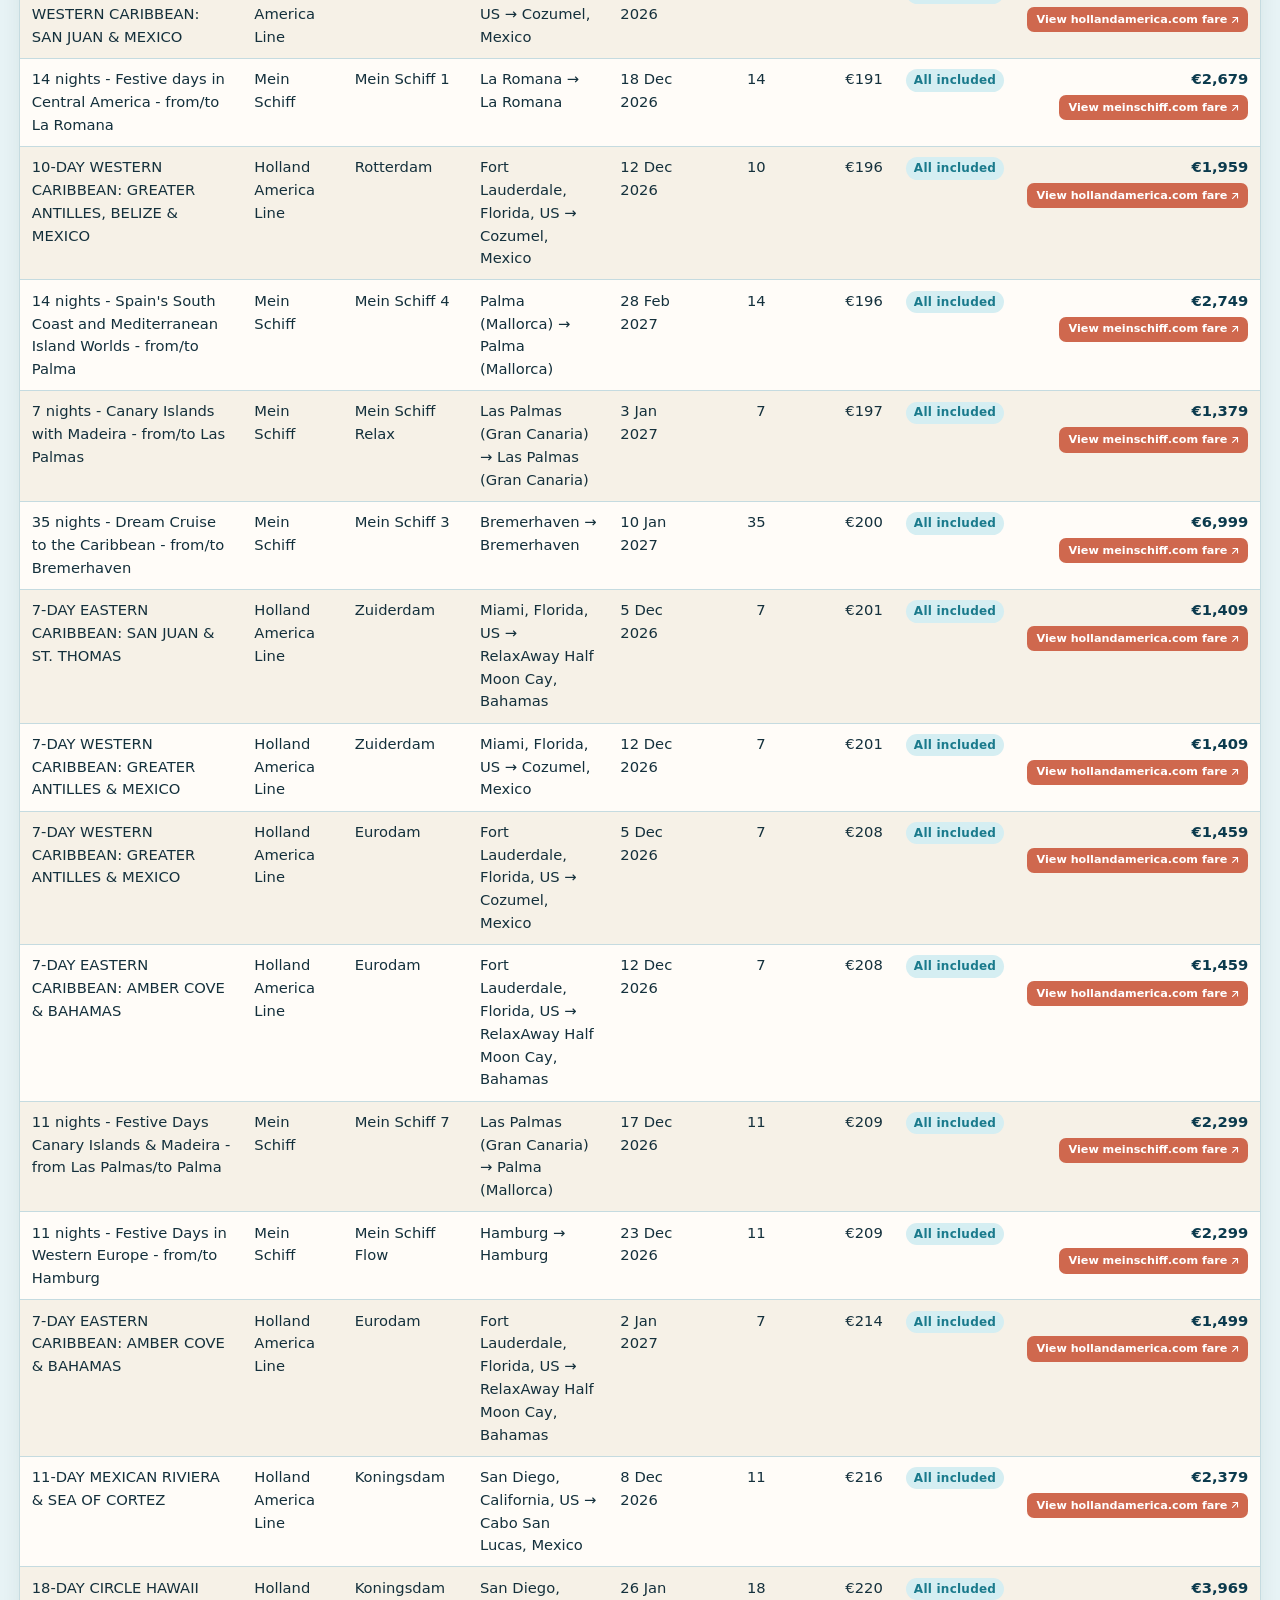
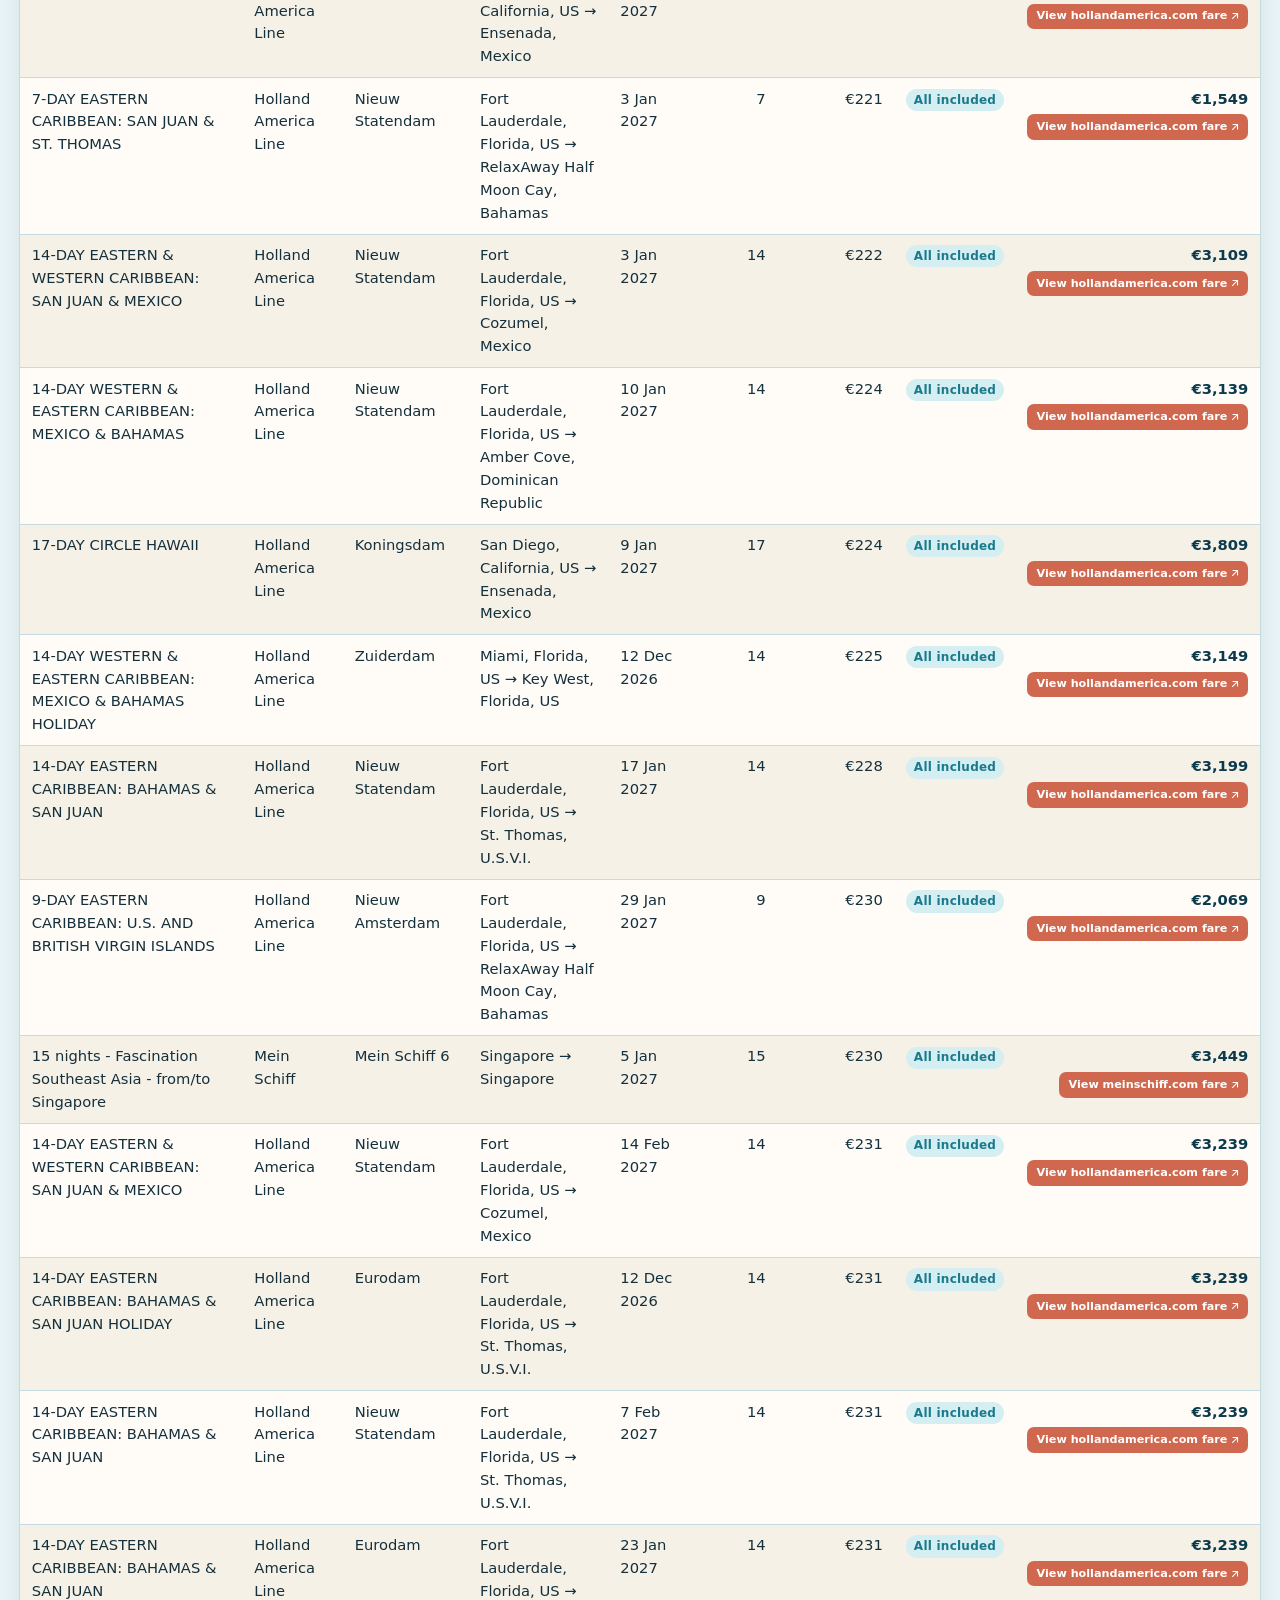
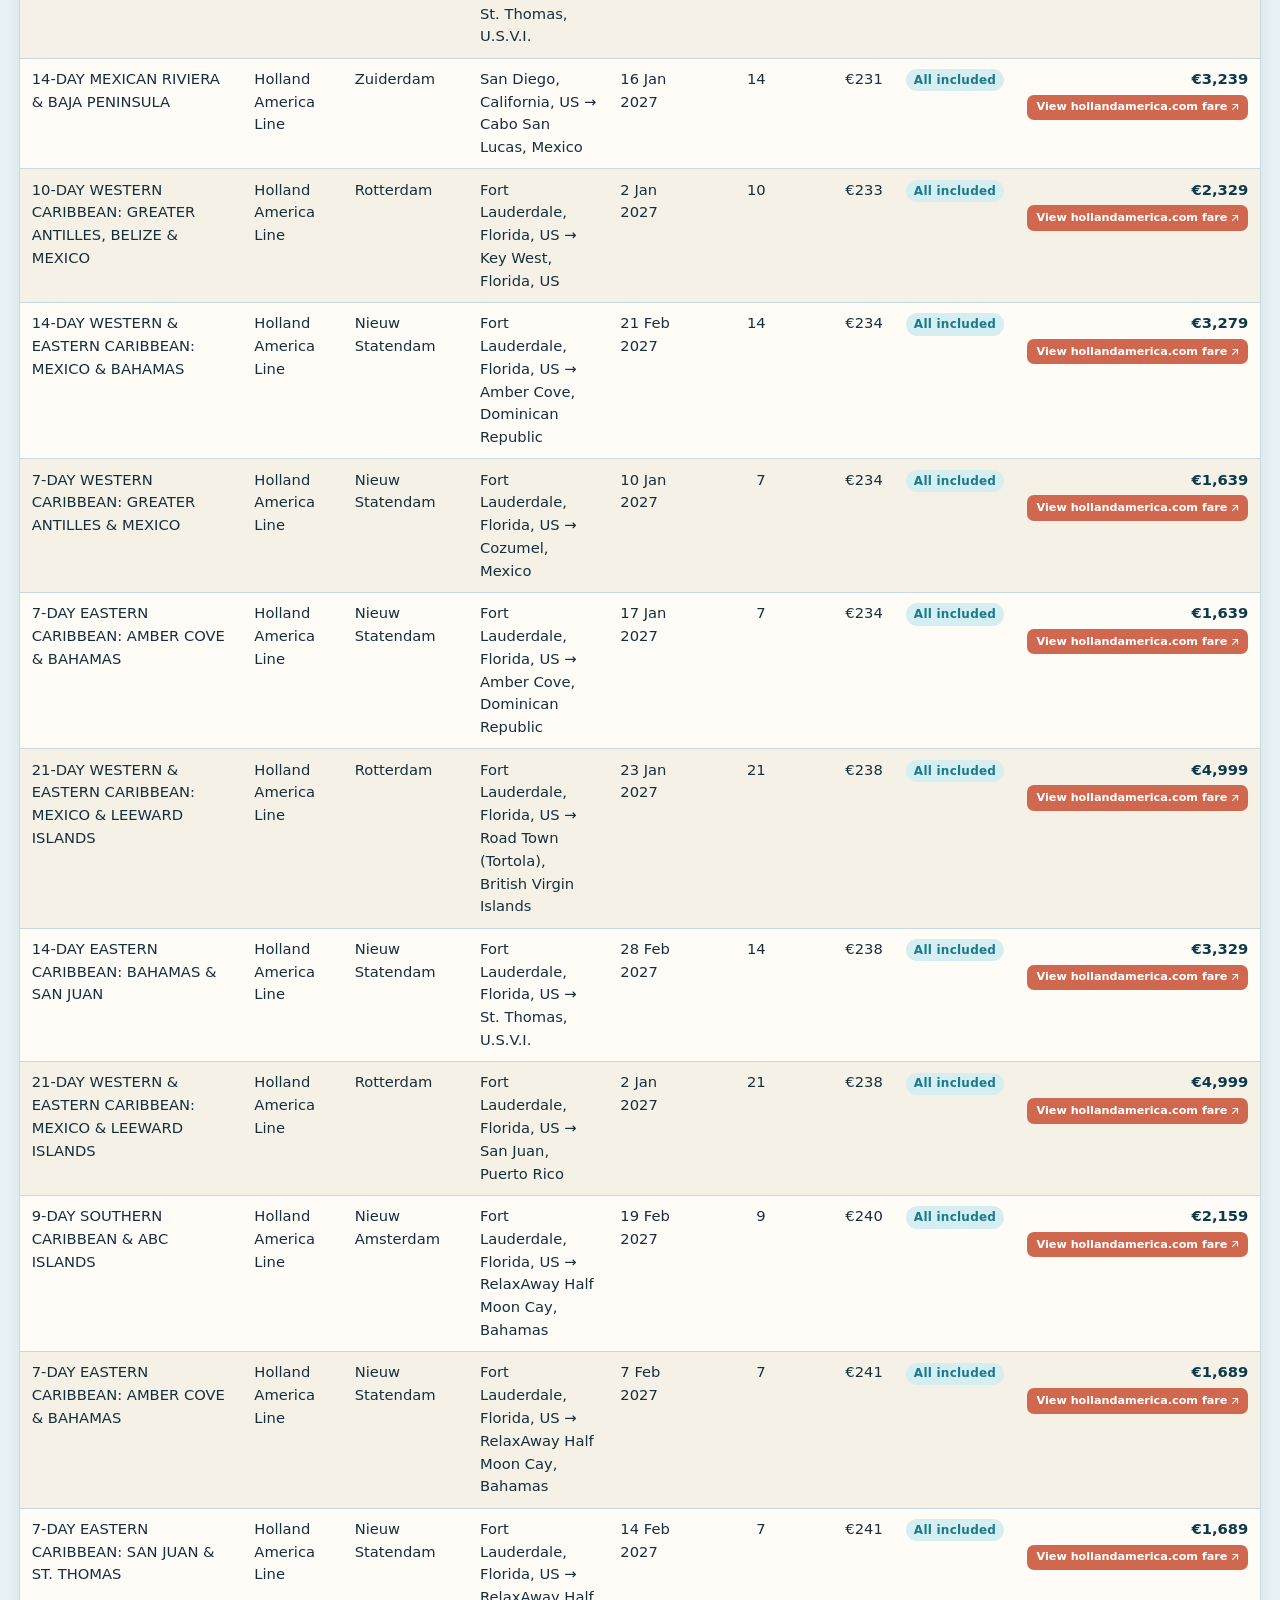
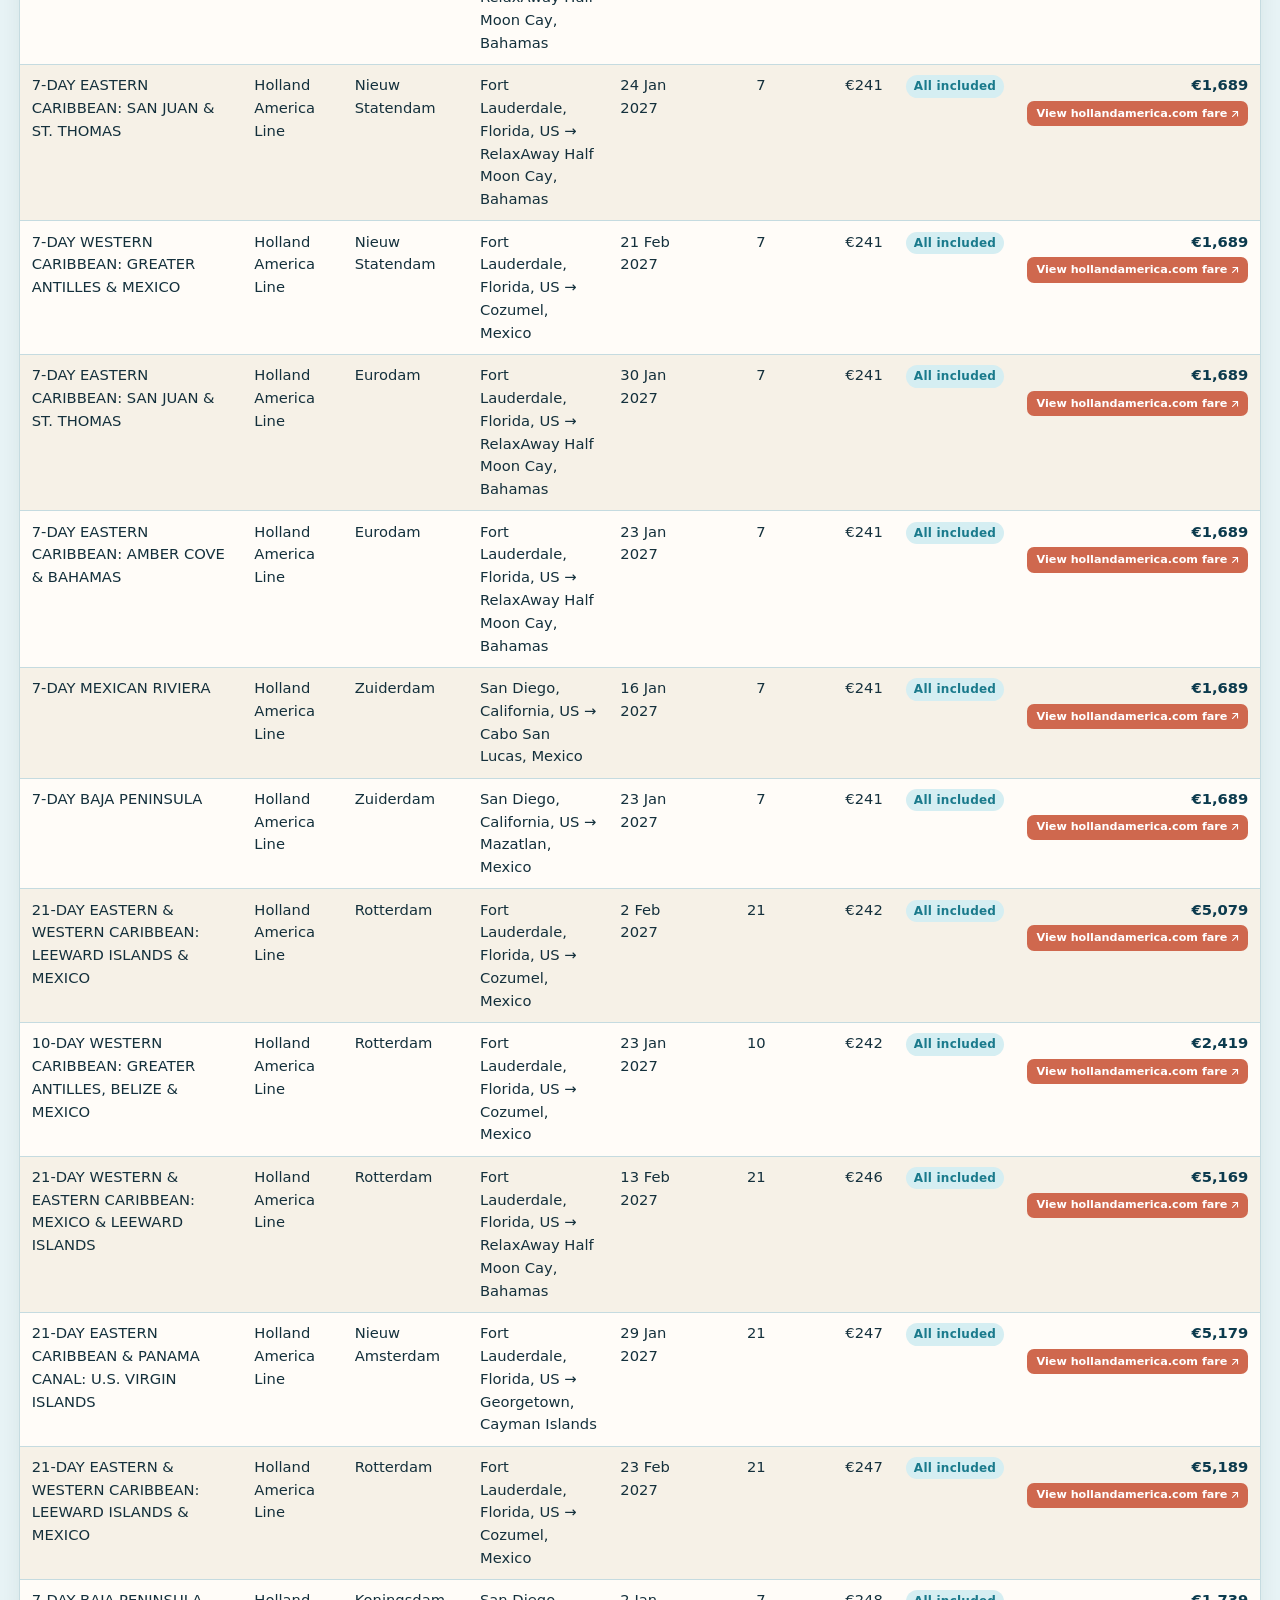
==== commit 068a8114: "Update fares from all-20261116.csv" ====
--- a/index.html
+++ b/index.html
@@ -28,7 +28,7 @@
       </a>
       <p class="crawl-date">
         <span class="crawl-date-label">Last update</span>
-        <time datetime="2026-11-14">14 Nov 2026</time>
+        <time datetime="2026-11-16">16 Nov 2026</time>
       </p>
     </div>
   </header>
@@ -195,7 +195,7 @@
         <a href="./index.html" aria-current="page">Sailings</a>
         <a href="./about.html">About us</a>
       </nav>
-      <p>Built 2026-11-14 from all-20261114.csv. Open this folder in a browser; nothing is fetched from a server.</p>
+      <p>Built 2026-11-16 from all-20261116.csv. Open this folder in a browser; nothing is fetched from a server.</p>
     </footer>
   </main>
   <script src="./js/data.js"></script>
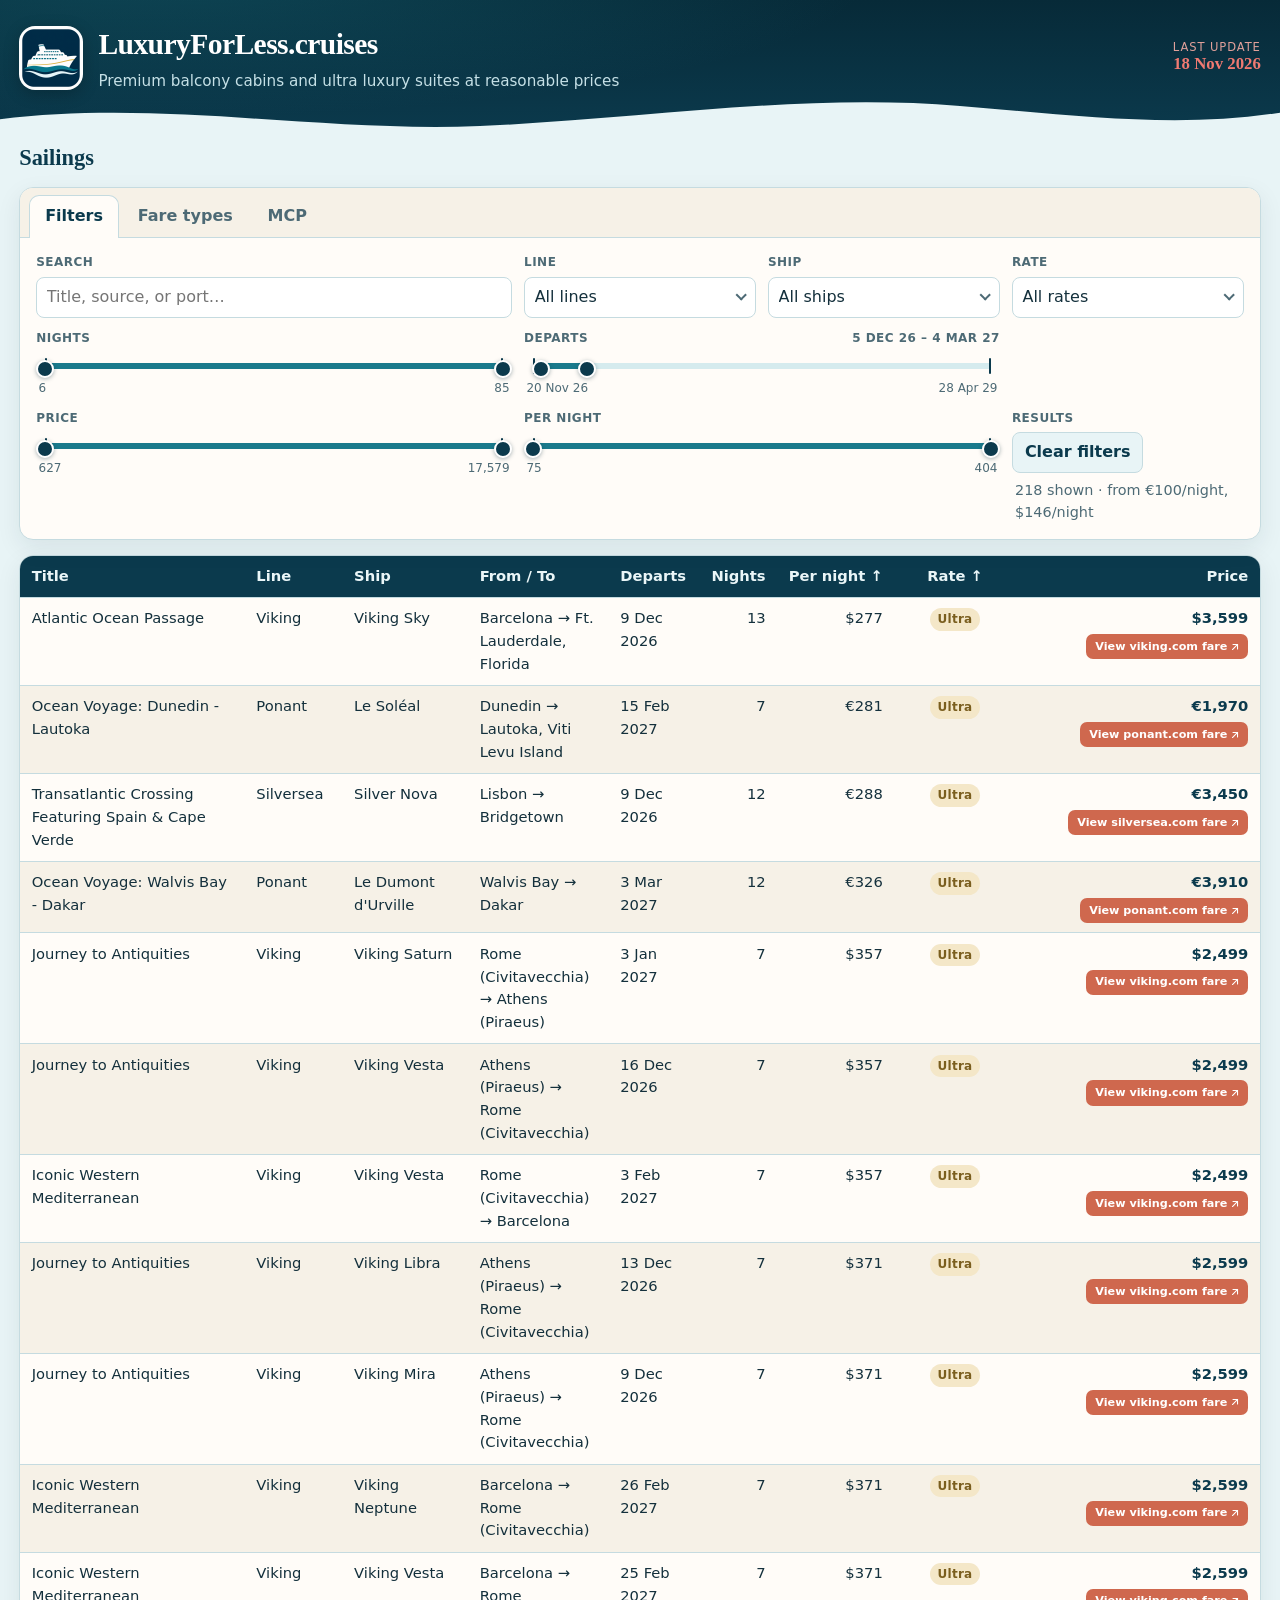
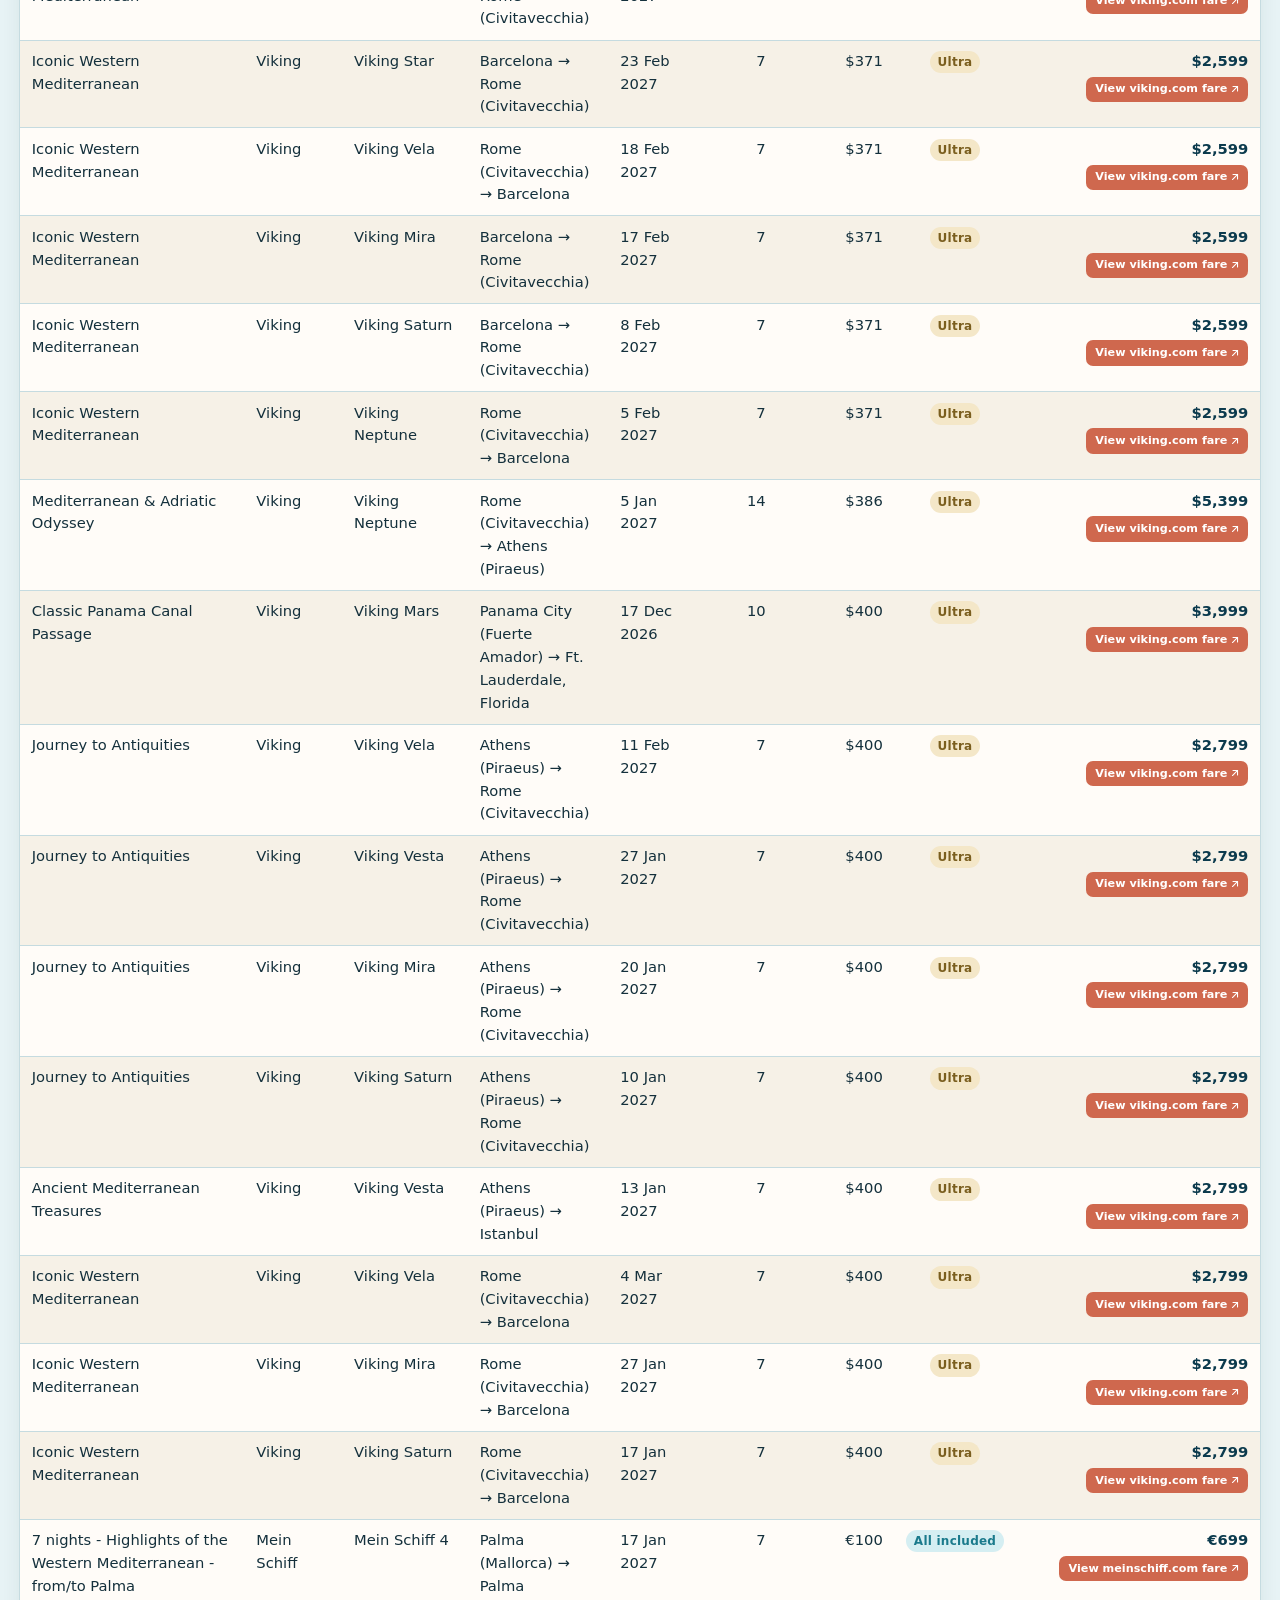
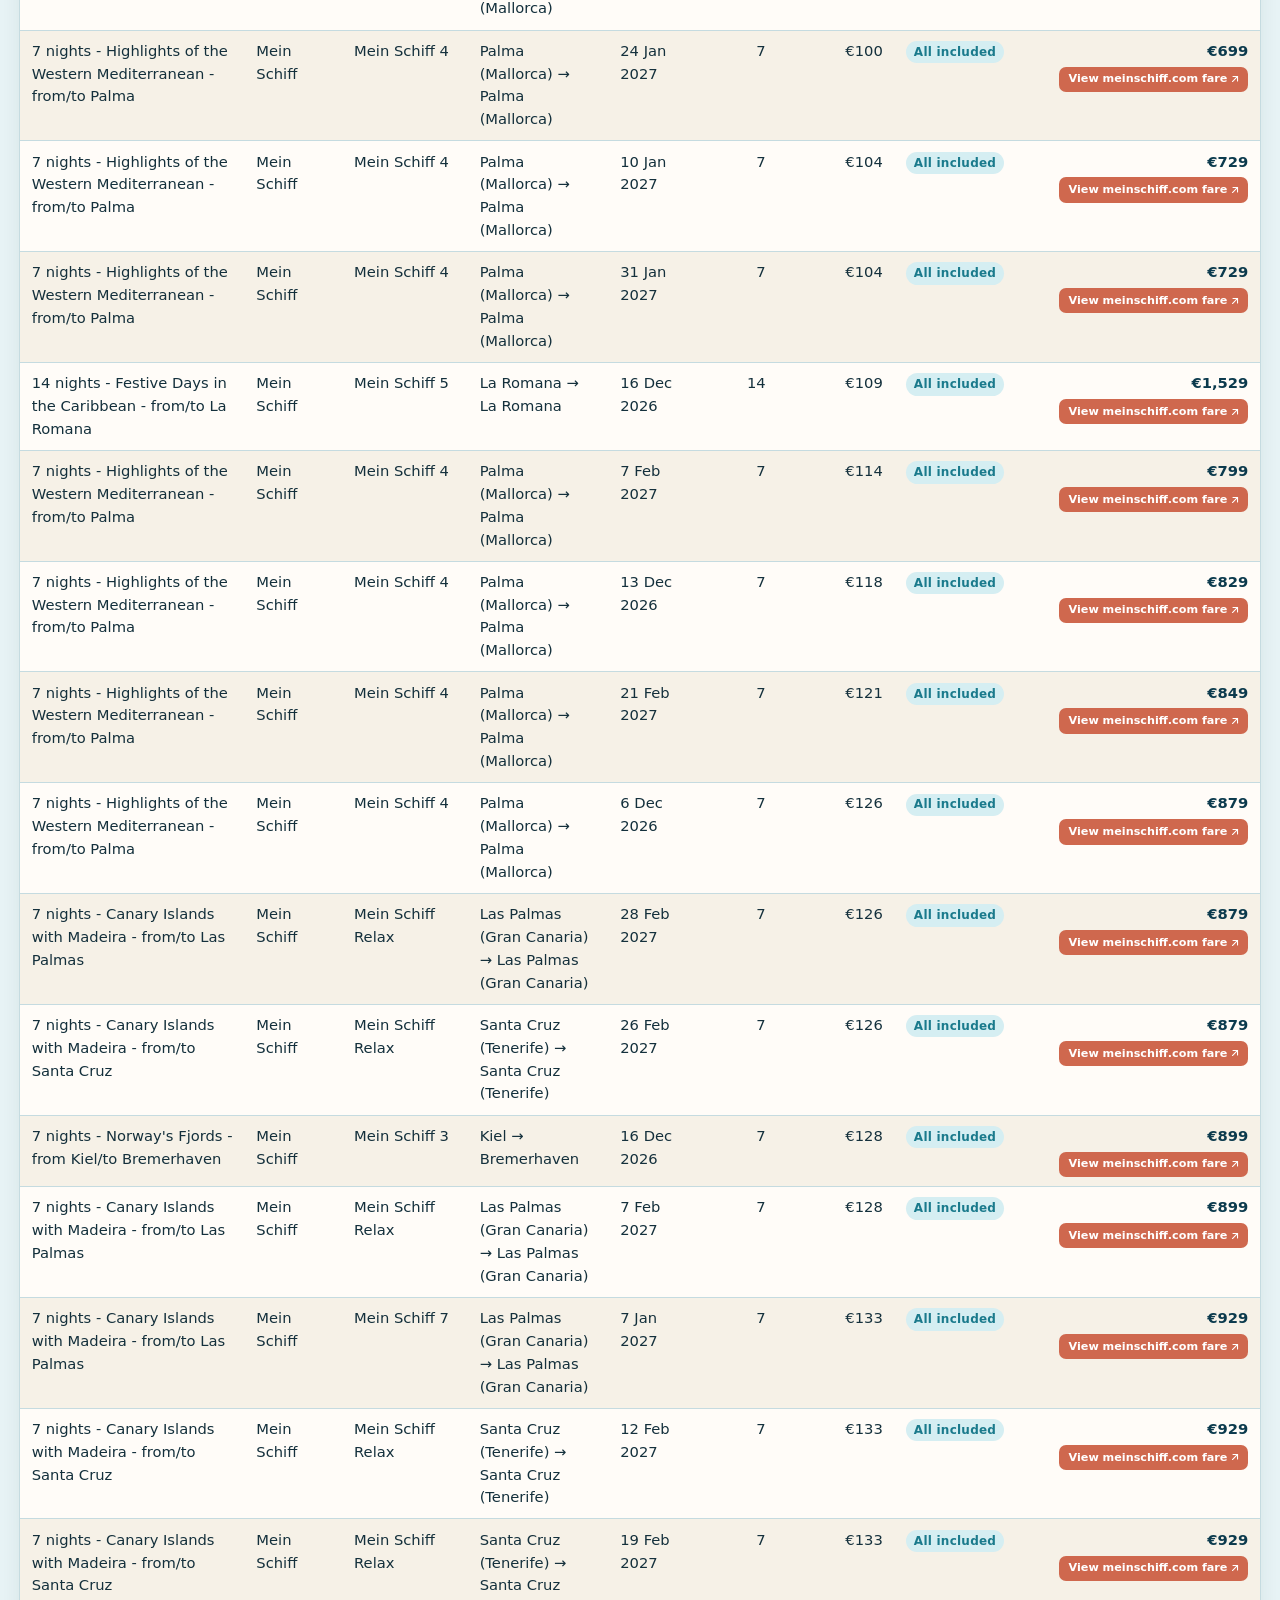
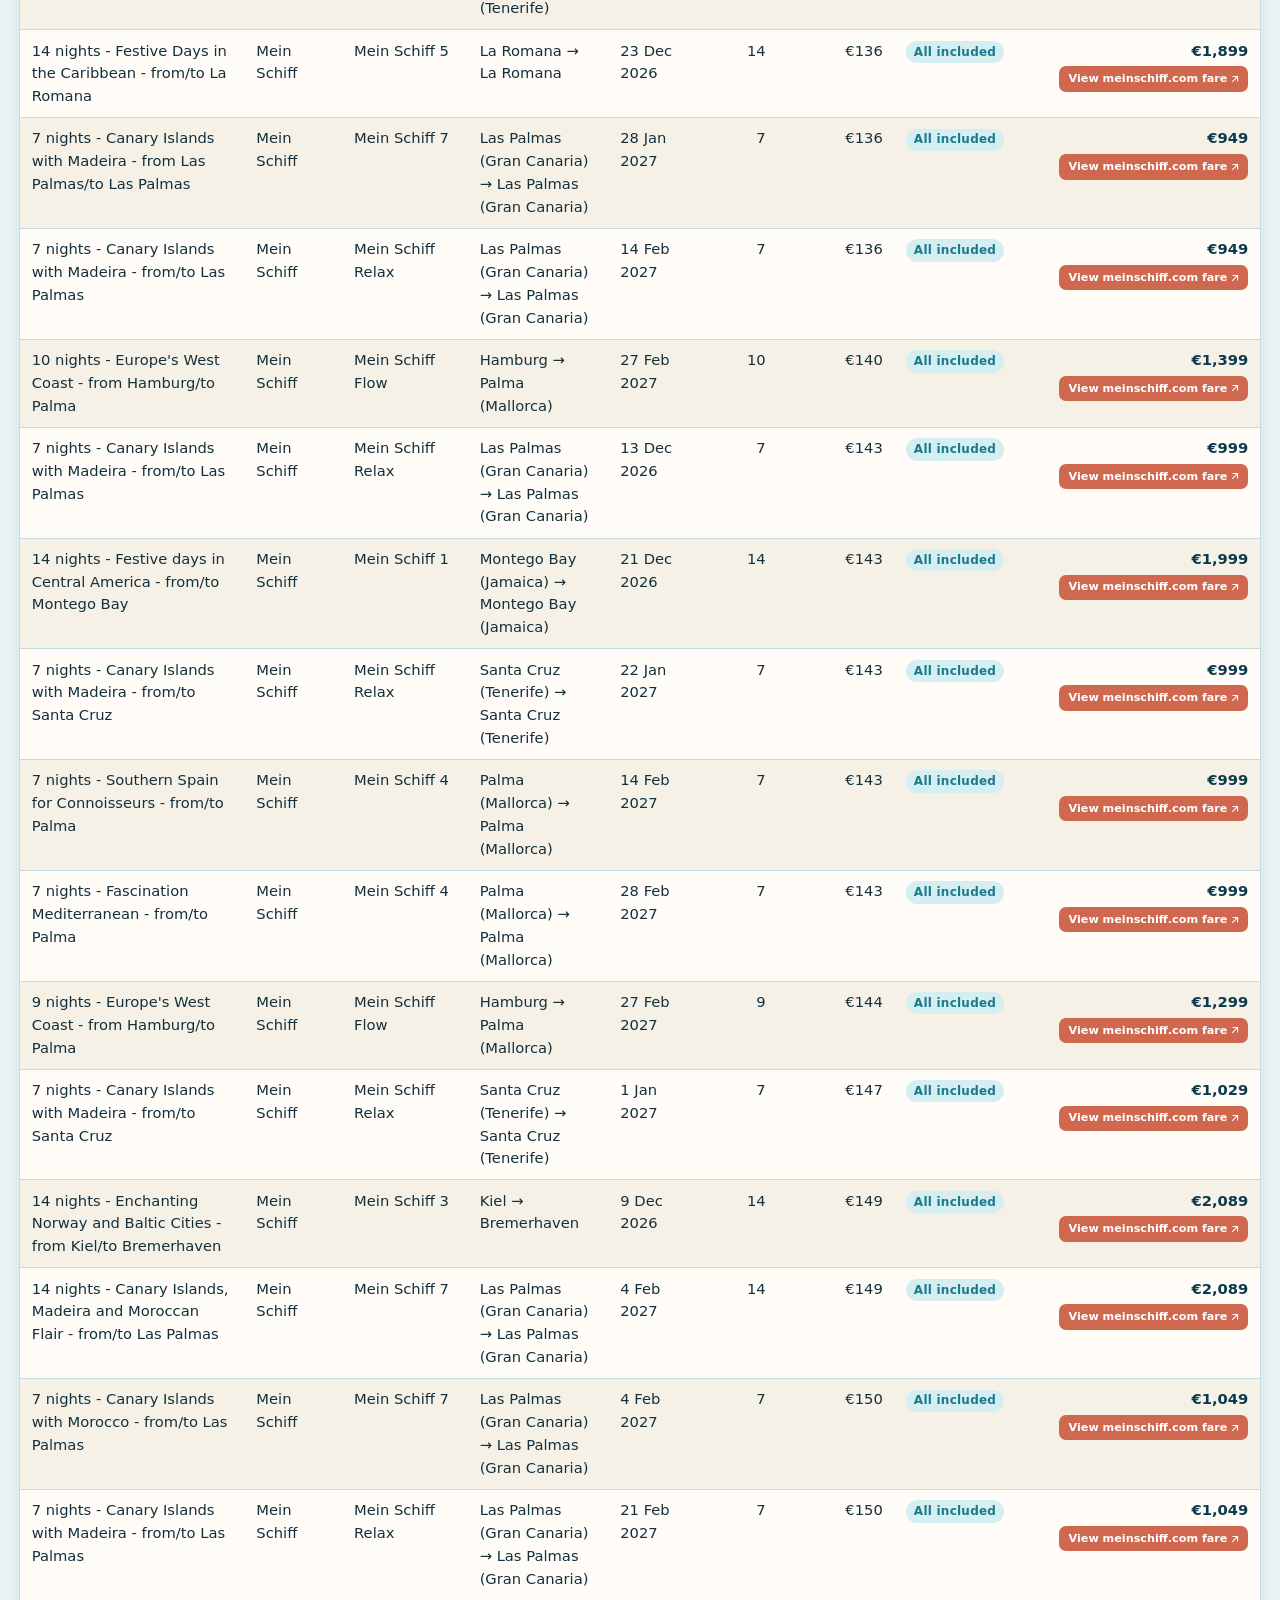
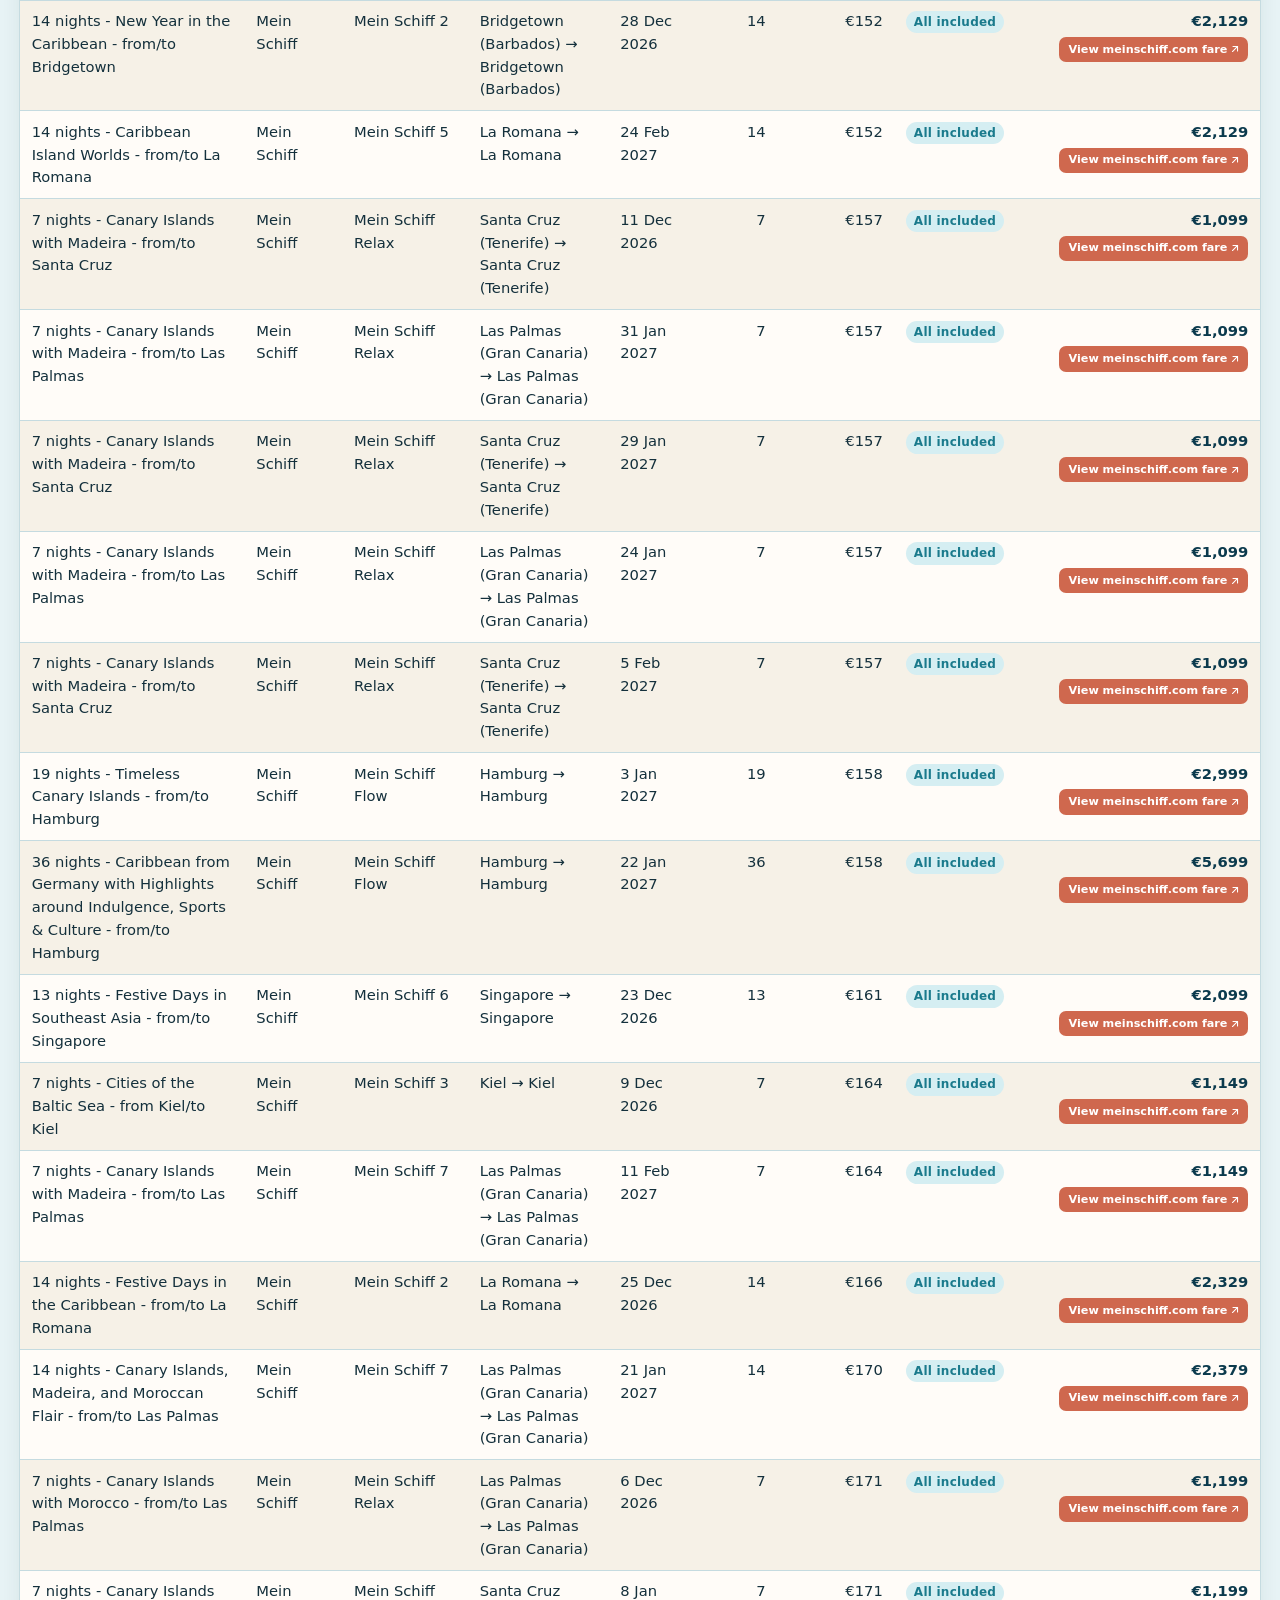
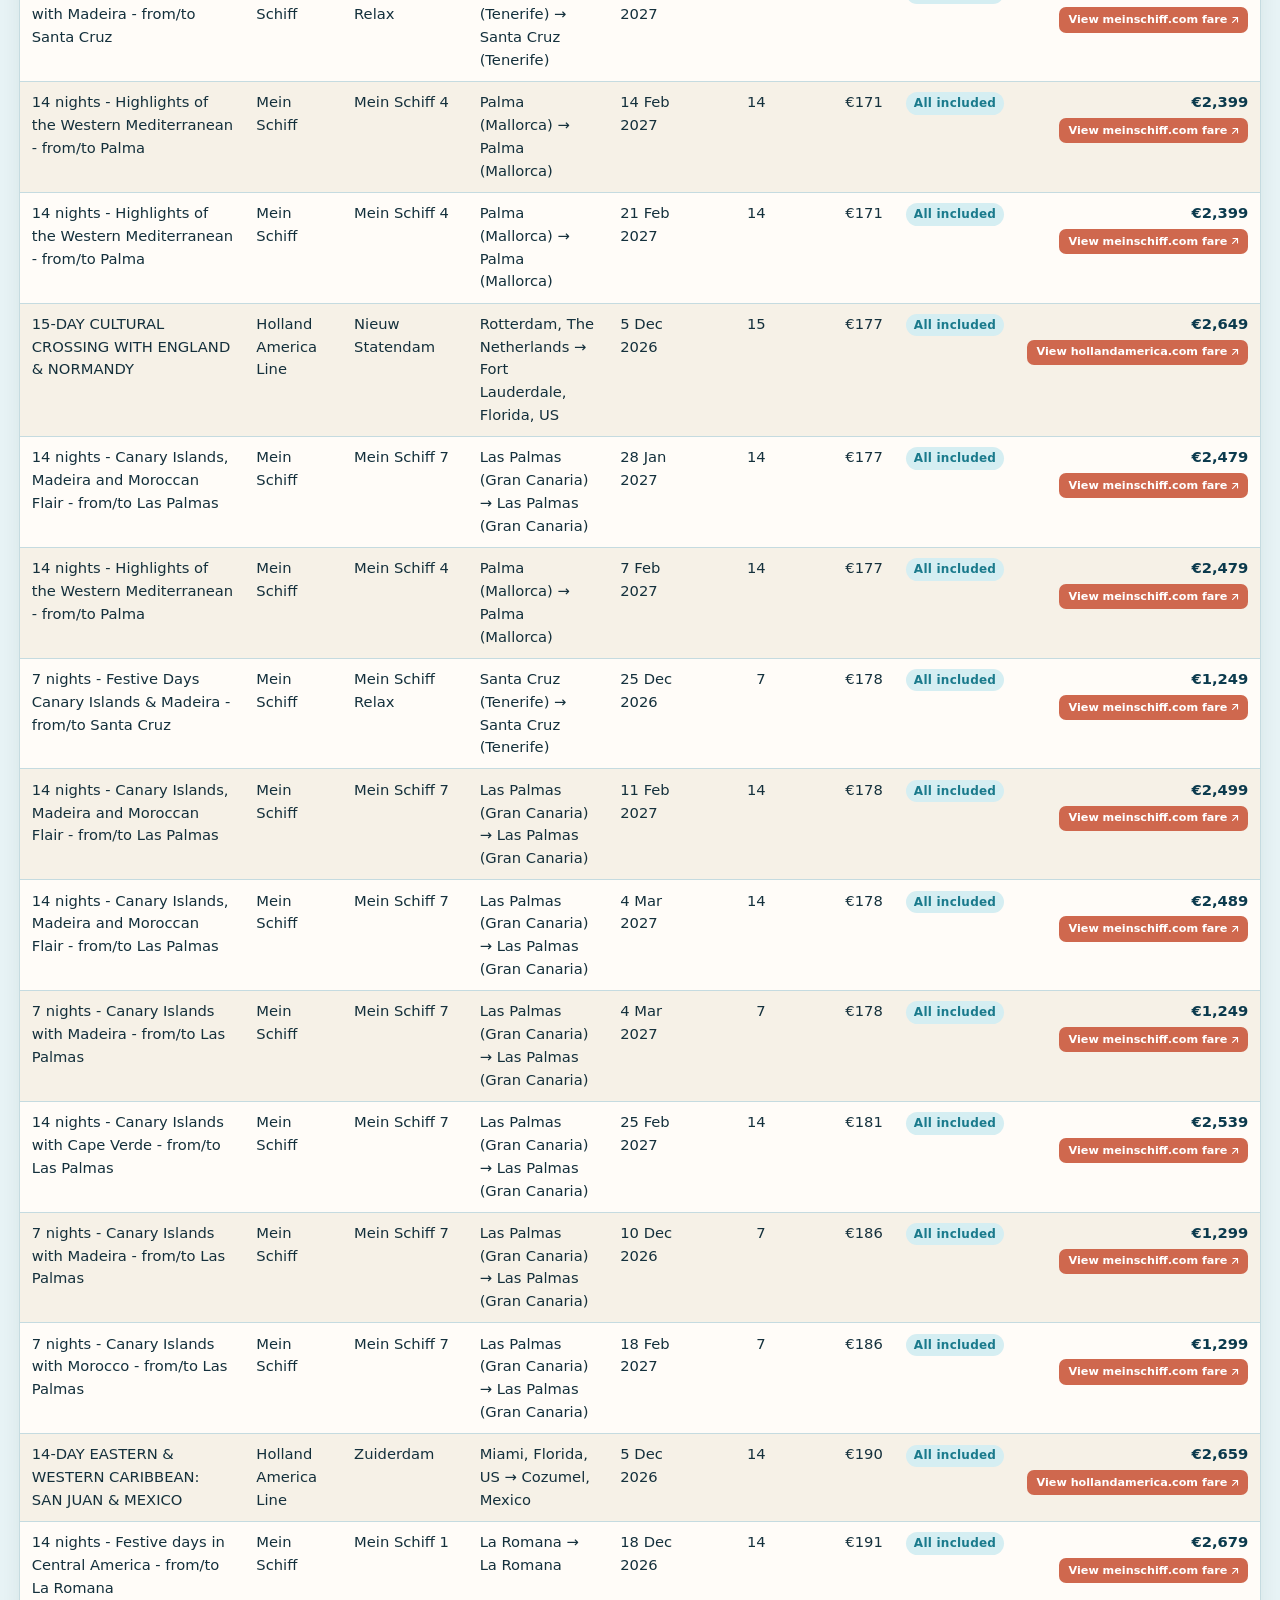
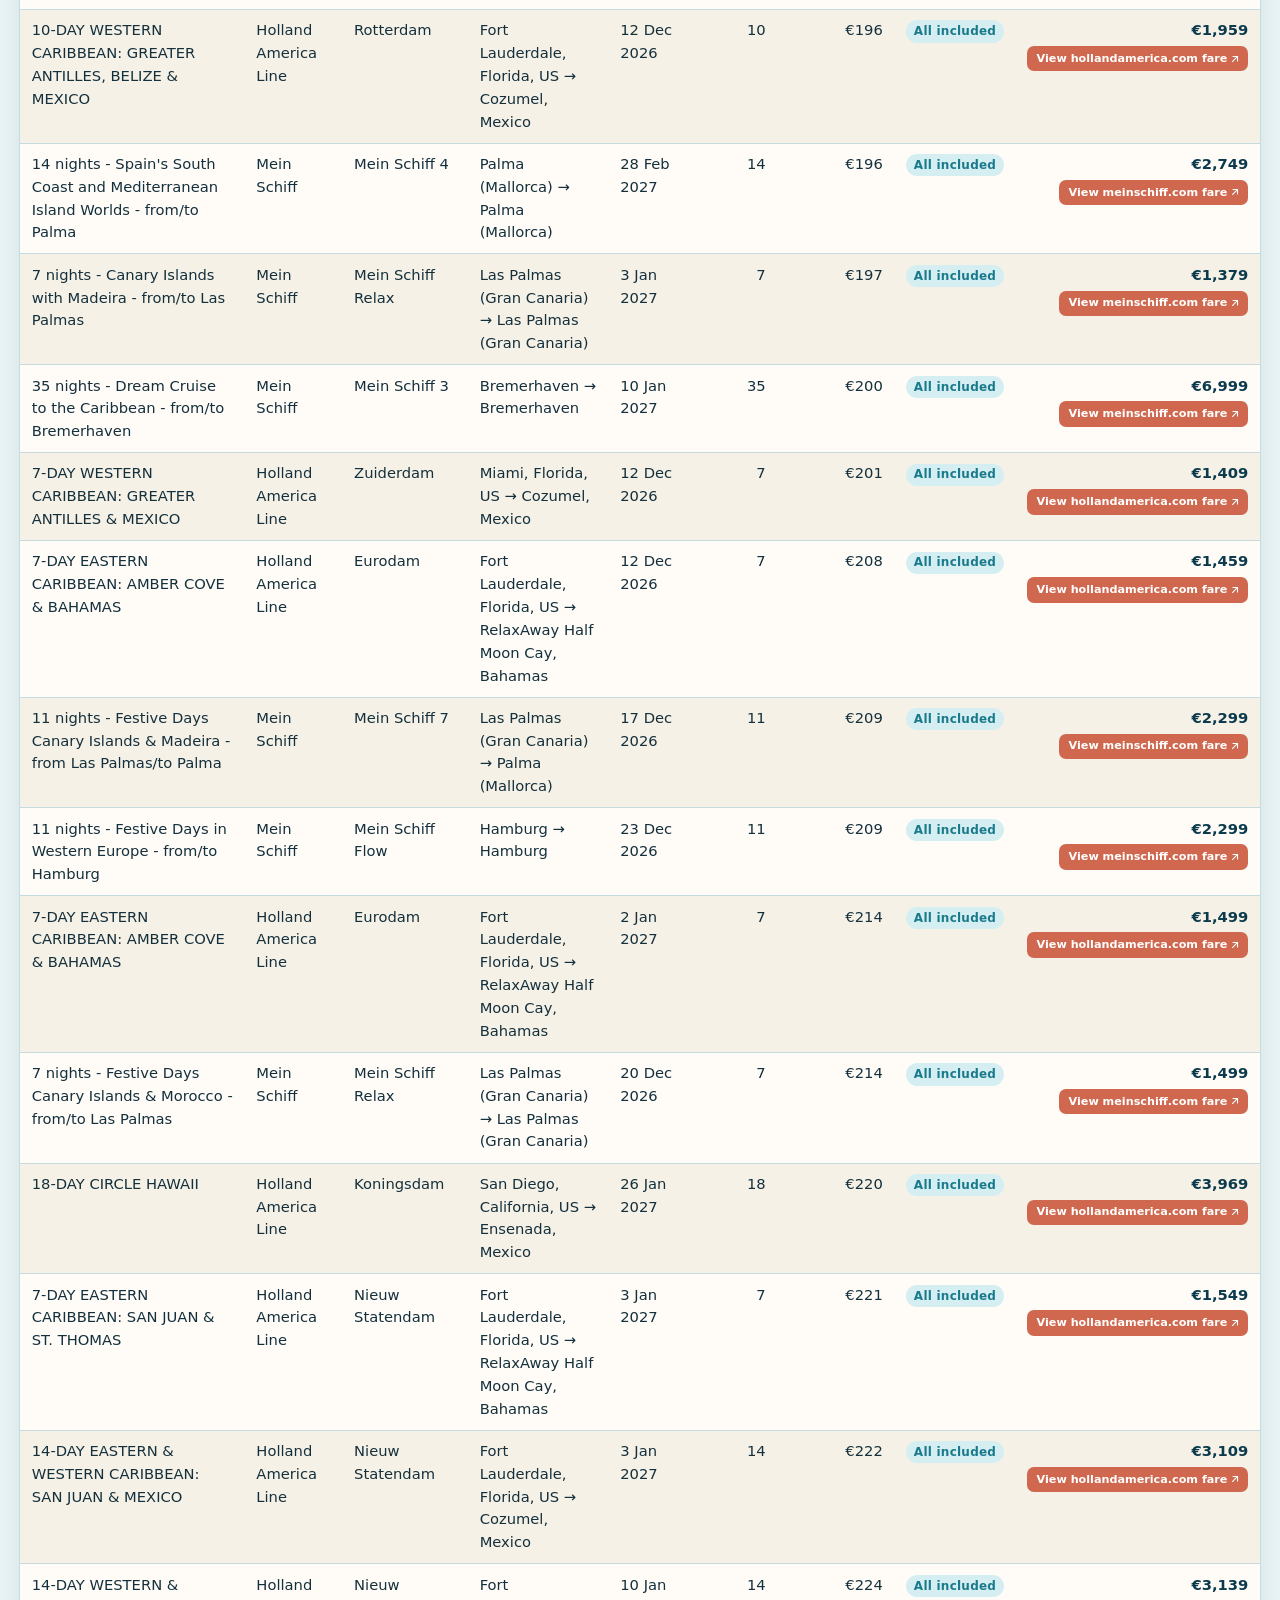
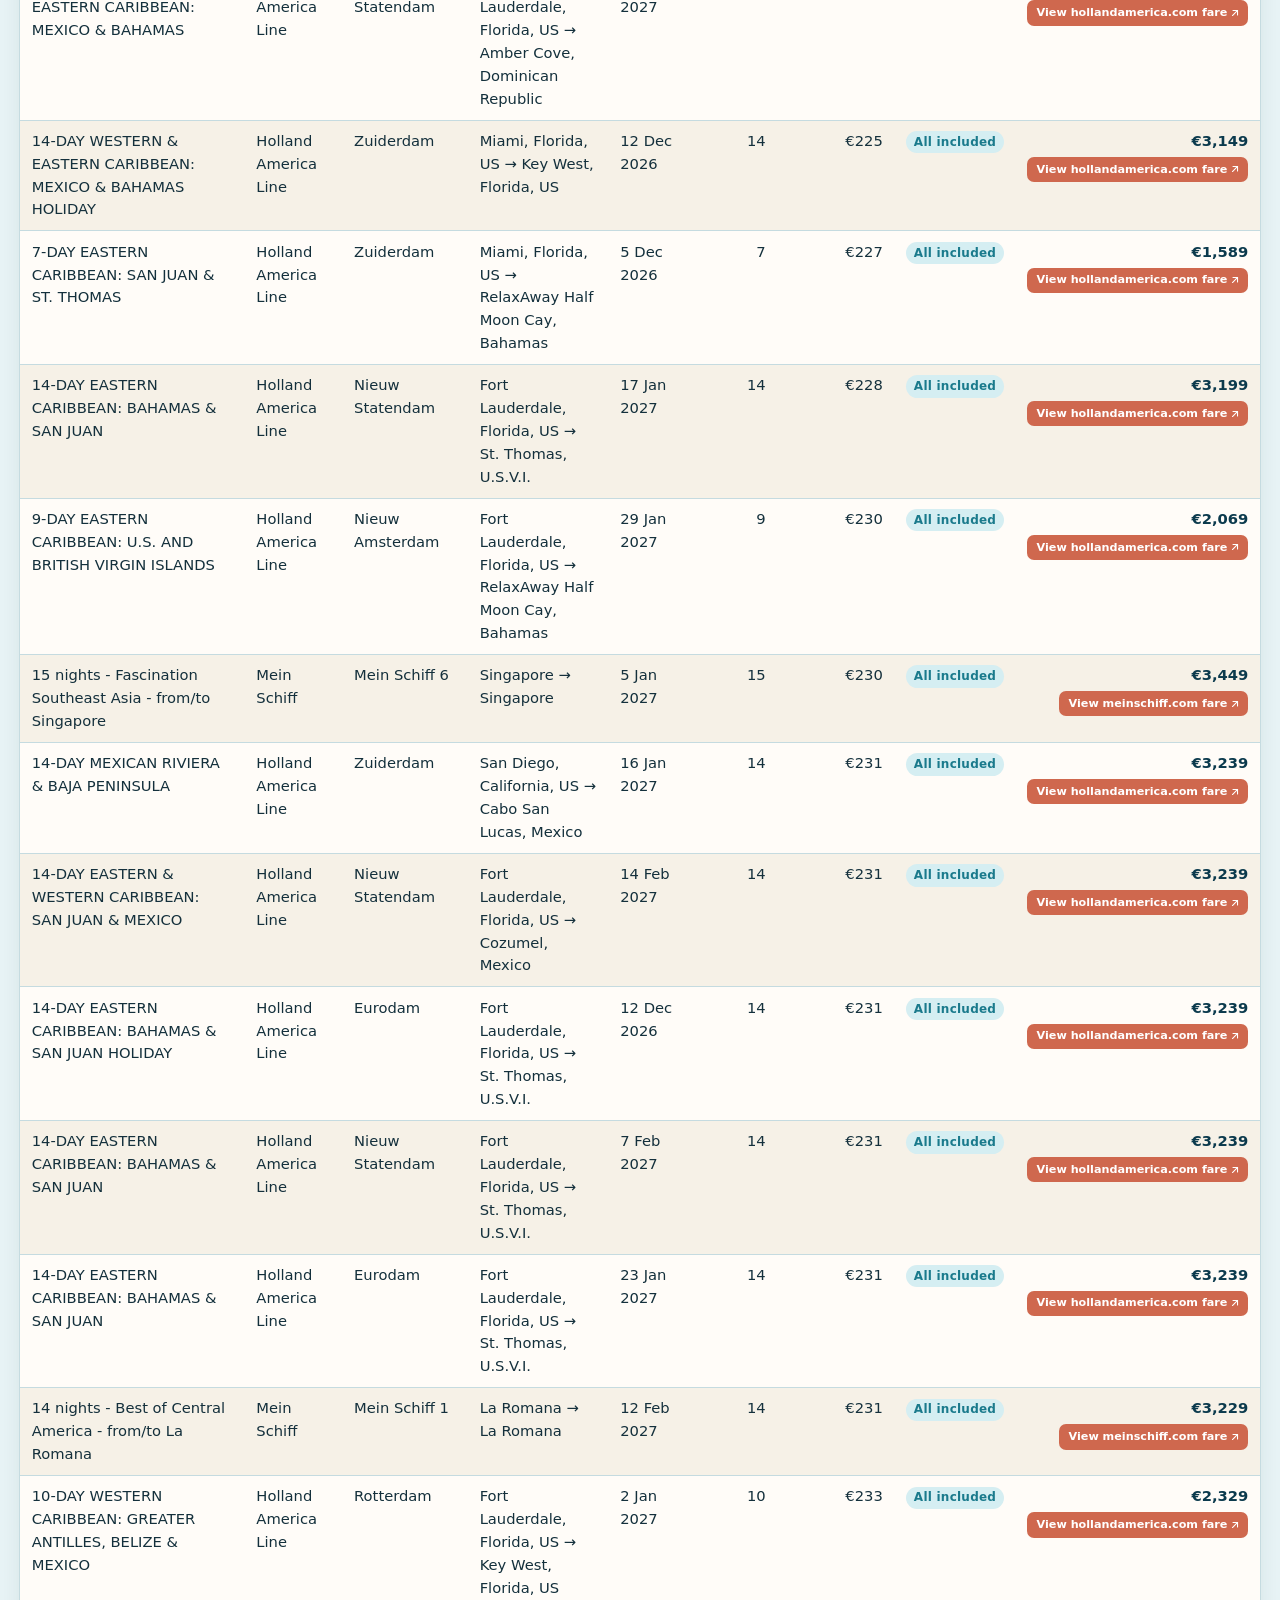
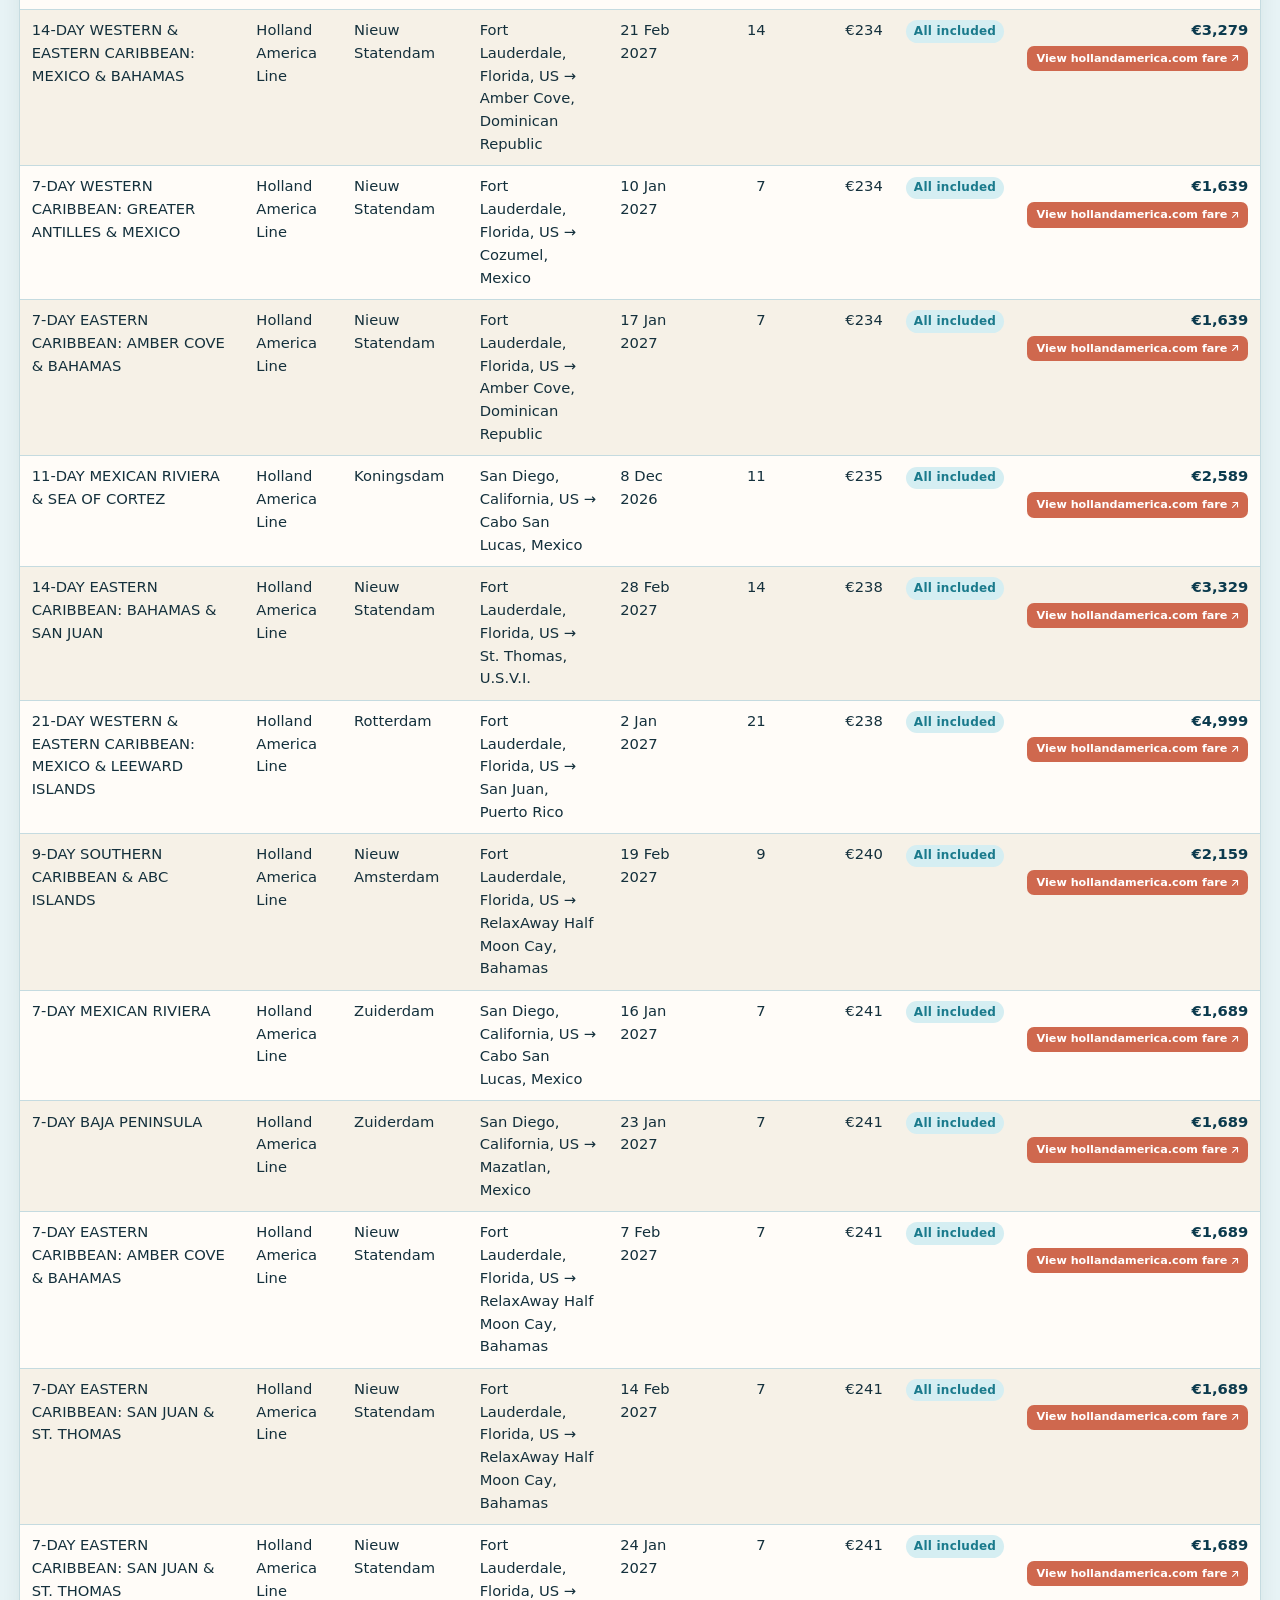
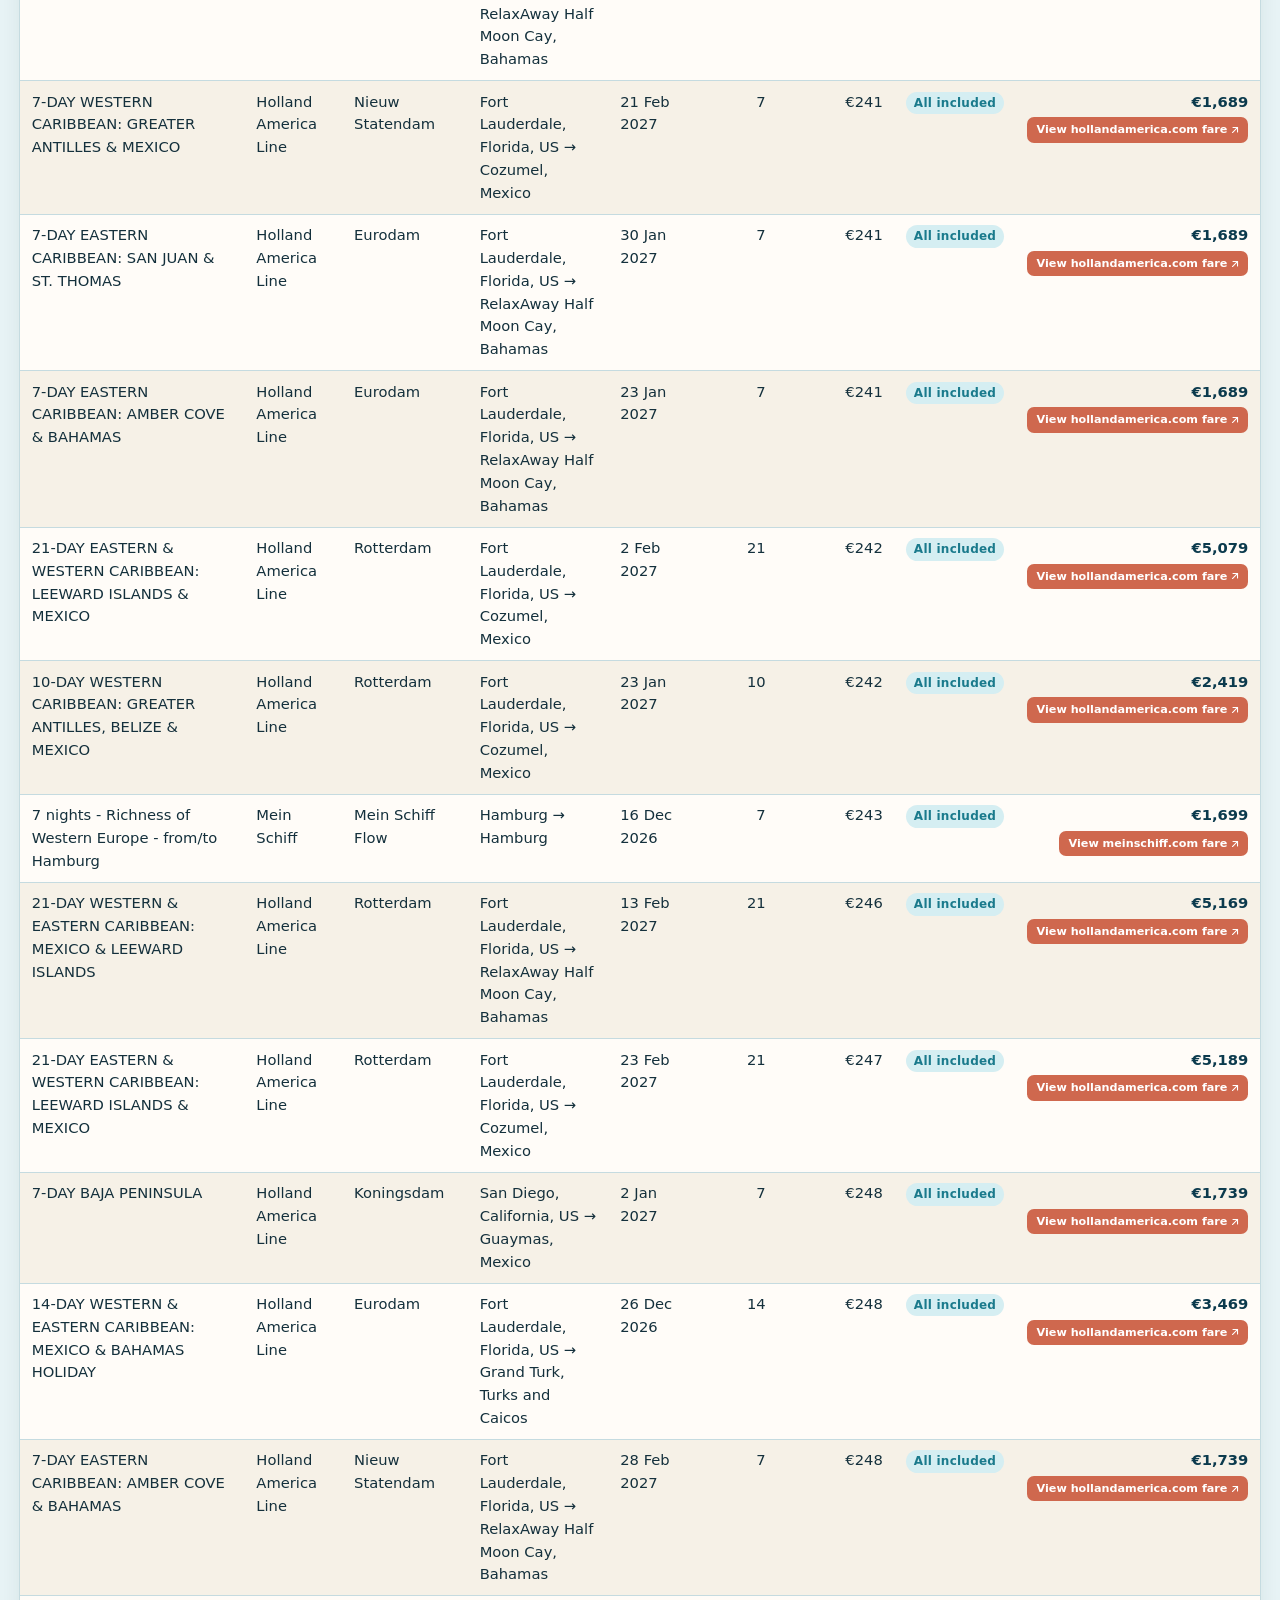
==== commit 7a4e8aa3: "Update fares from all-20261118.csv" ====
--- a/index.html
+++ b/index.html
@@ -28,7 +28,7 @@
       </a>
       <p class="crawl-date">
         <span class="crawl-date-label">Last update</span>
-        <time datetime="2026-11-16">16 Nov 2026</time>
+        <time datetime="2026-11-18">18 Nov 2026</time>
       </p>
     </div>
   </header>
@@ -195,7 +195,7 @@
         <a href="./index.html" aria-current="page">Sailings</a>
         <a href="./about.html">About us</a>
       </nav>
-      <p>Built 2026-11-16 from all-20261116.csv. Open this folder in a browser; nothing is fetched from a server.</p>
+      <p>Built 2026-11-18 from all-20261118.csv. Open this folder in a browser; nothing is fetched from a server.</p>
     </footer>
   </main>
   <script src="./js/data.js"></script>
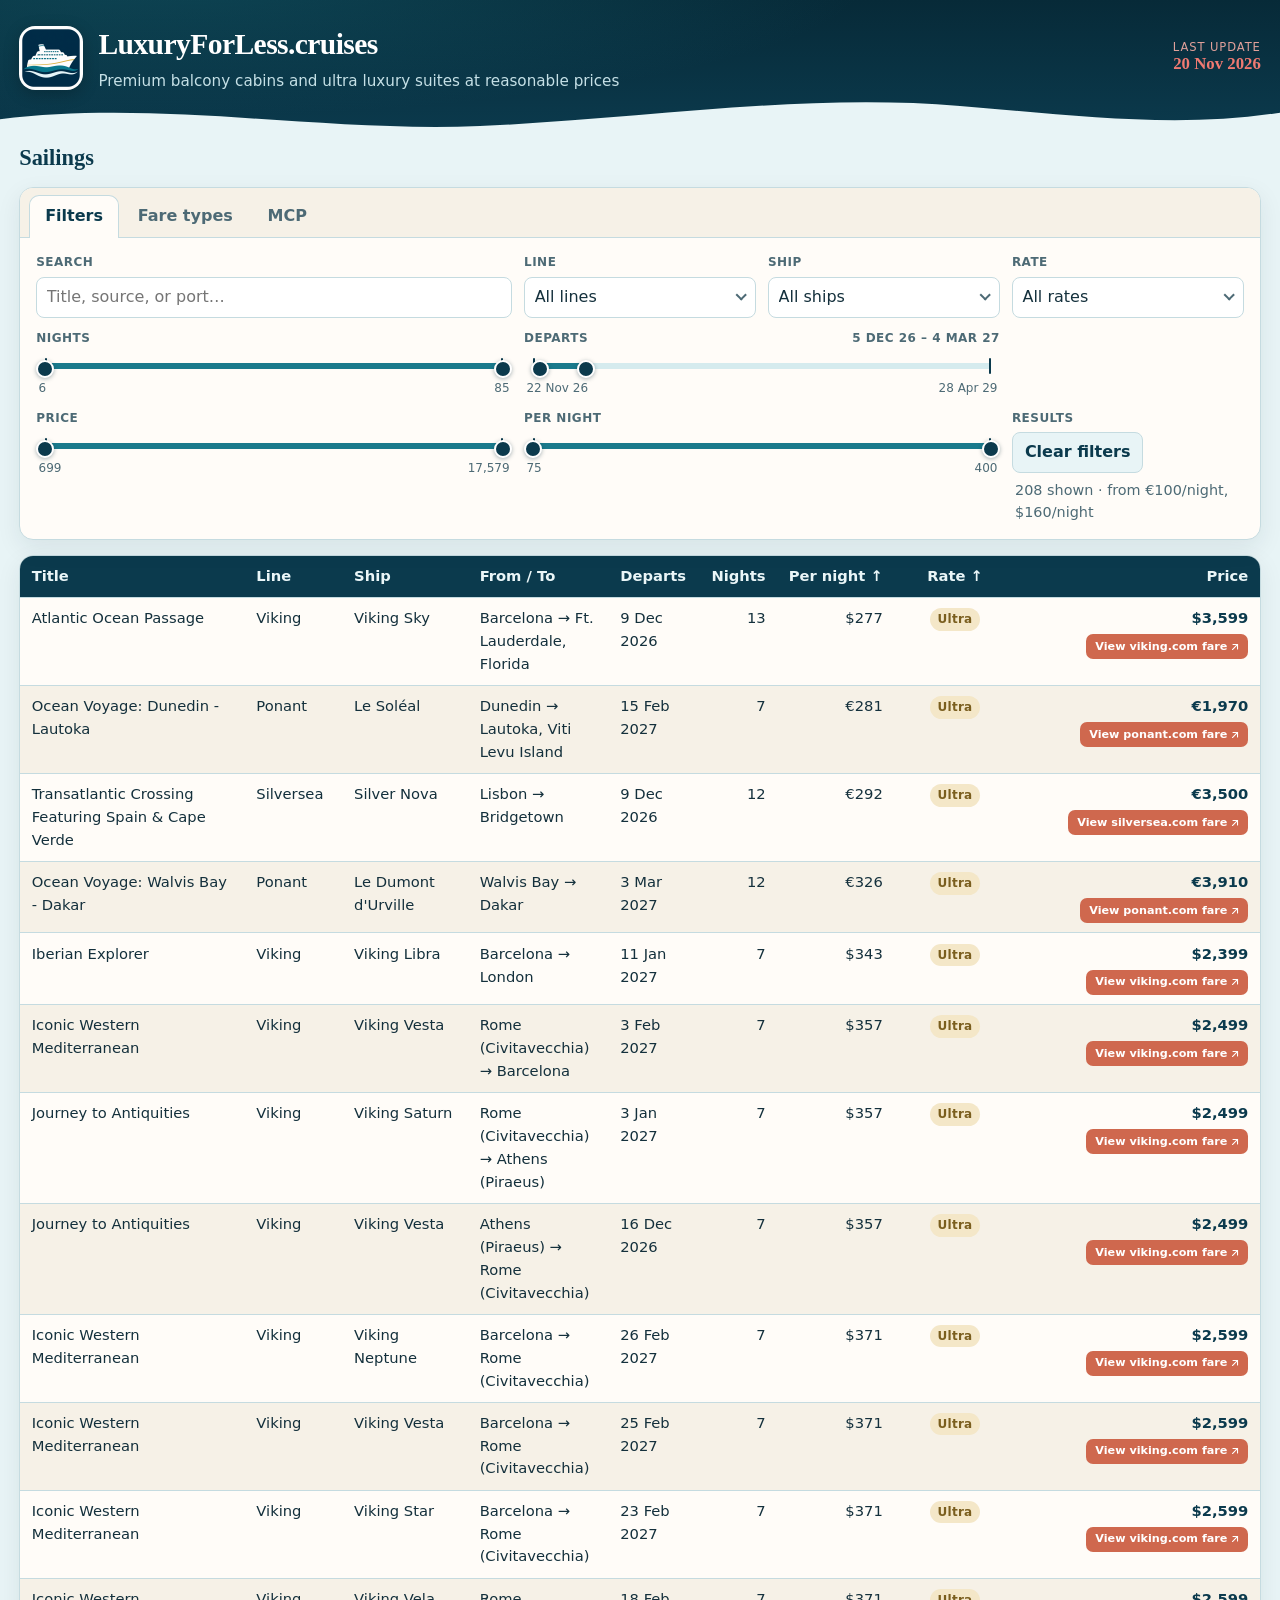
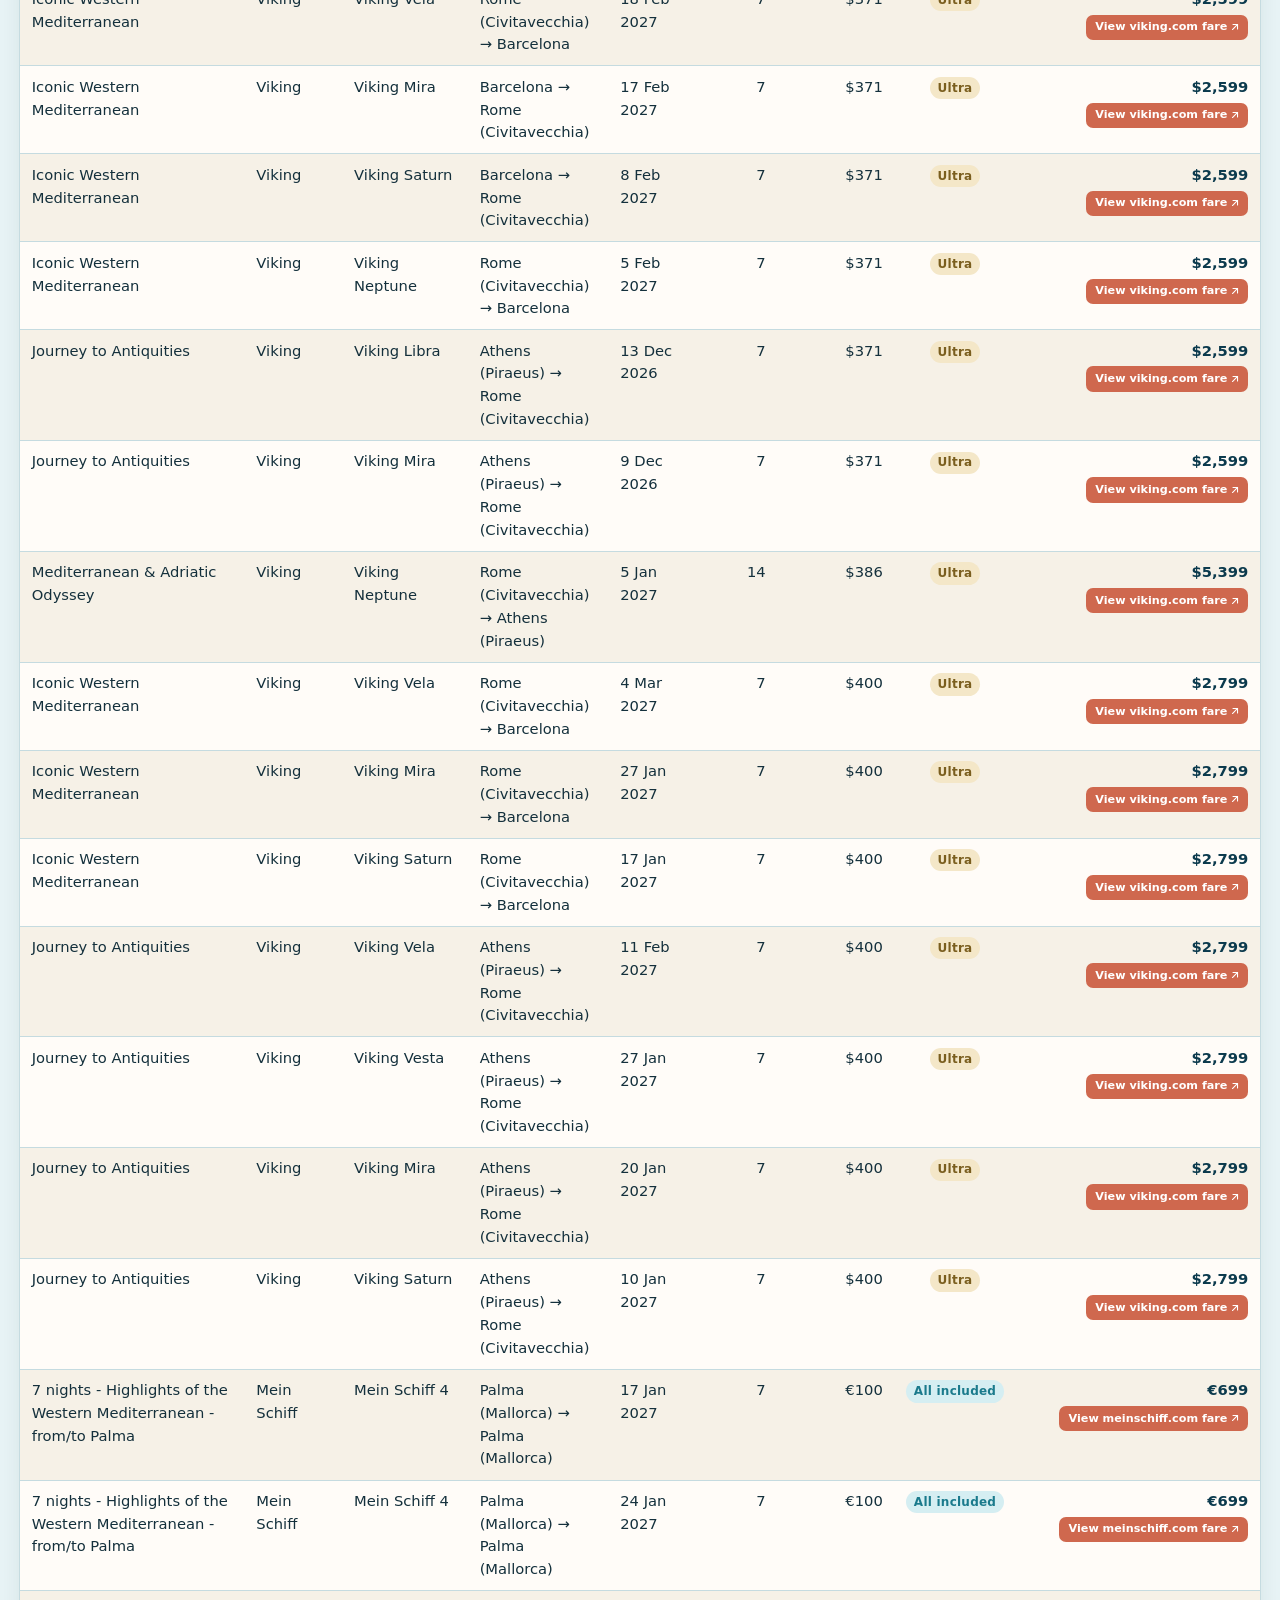
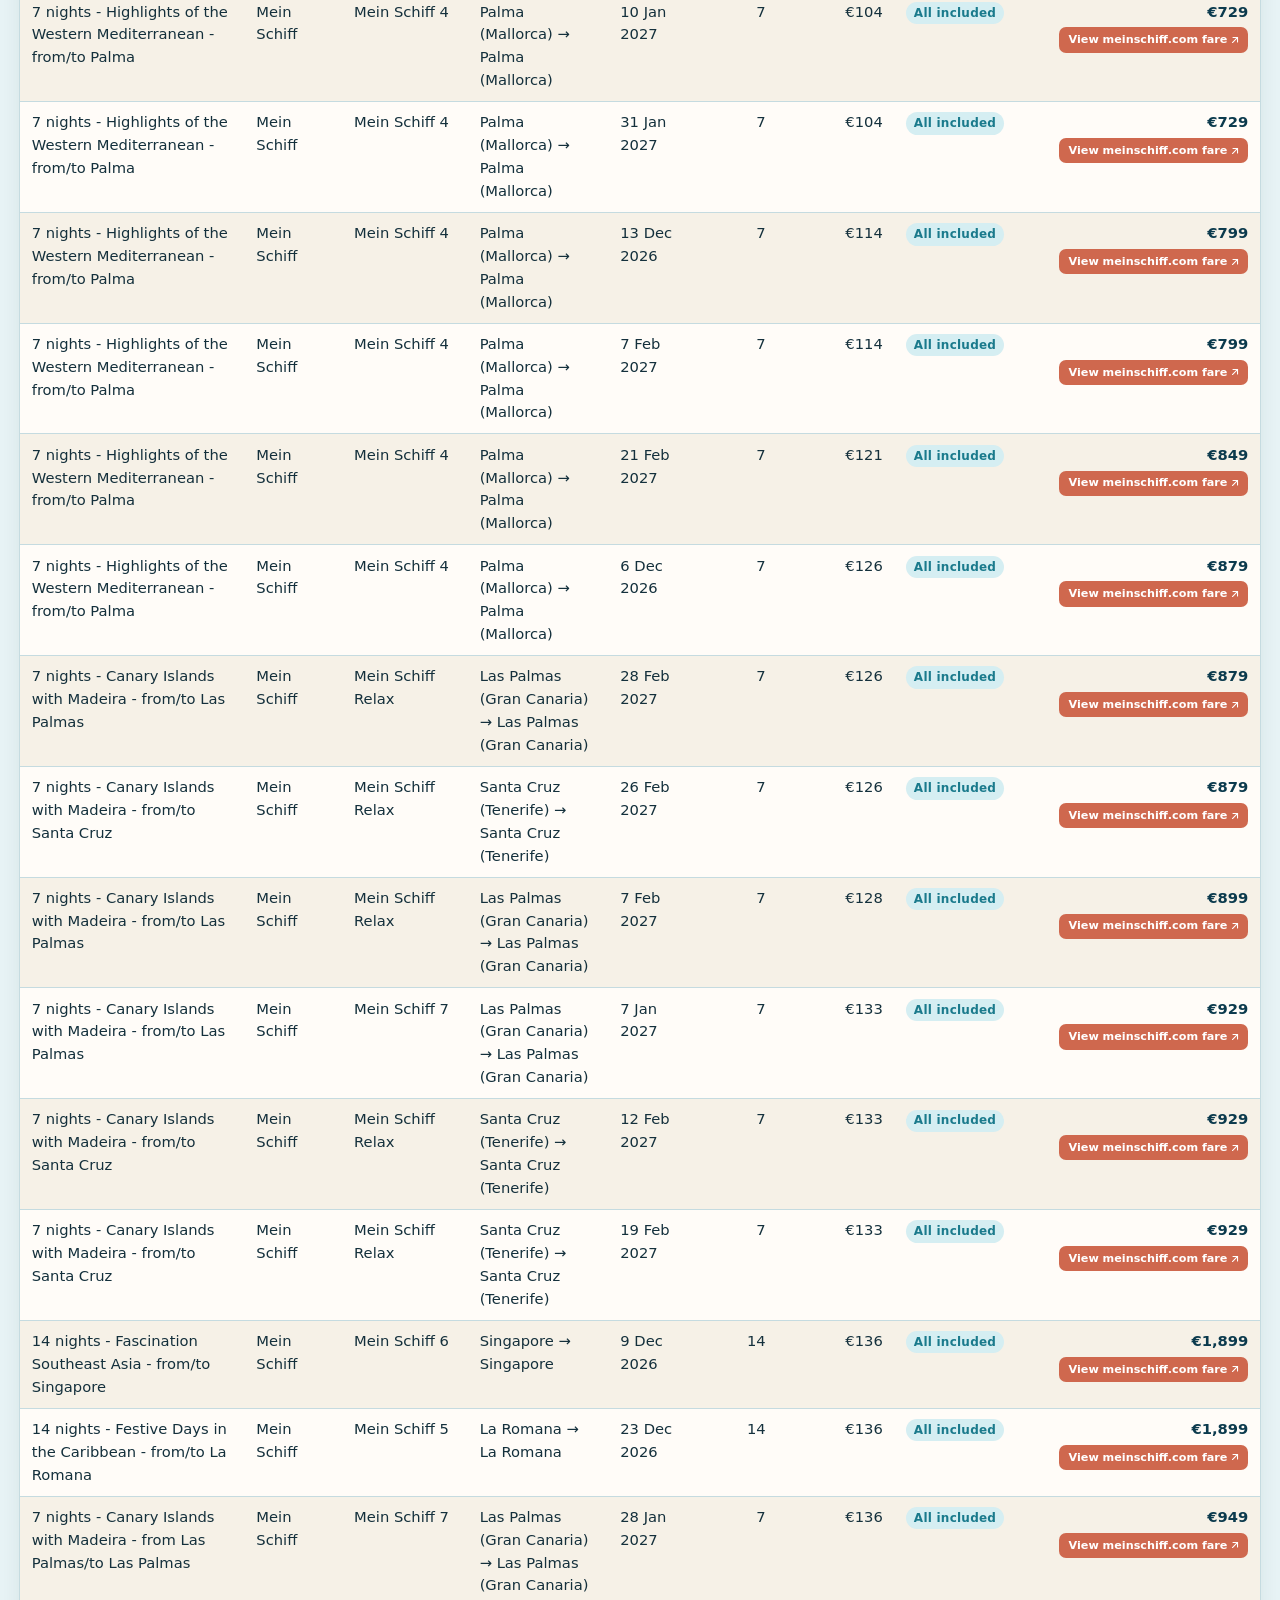
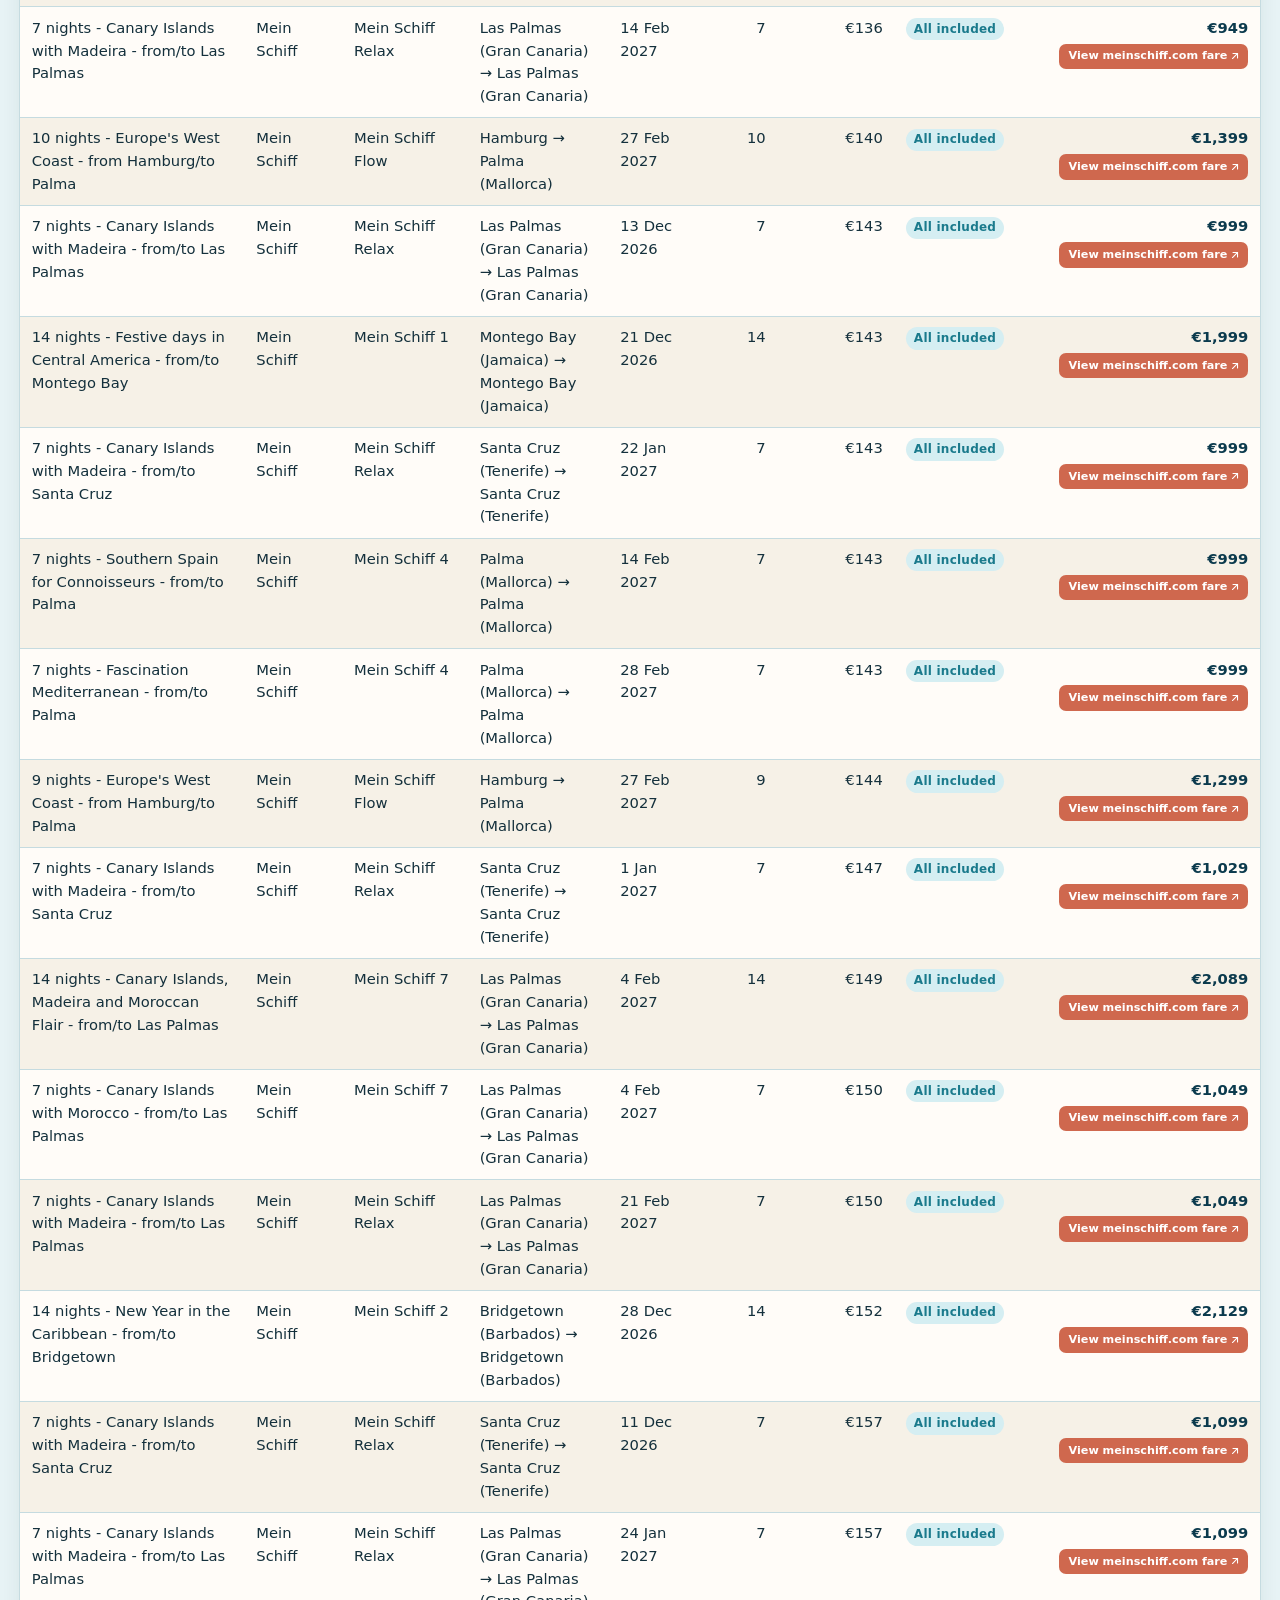
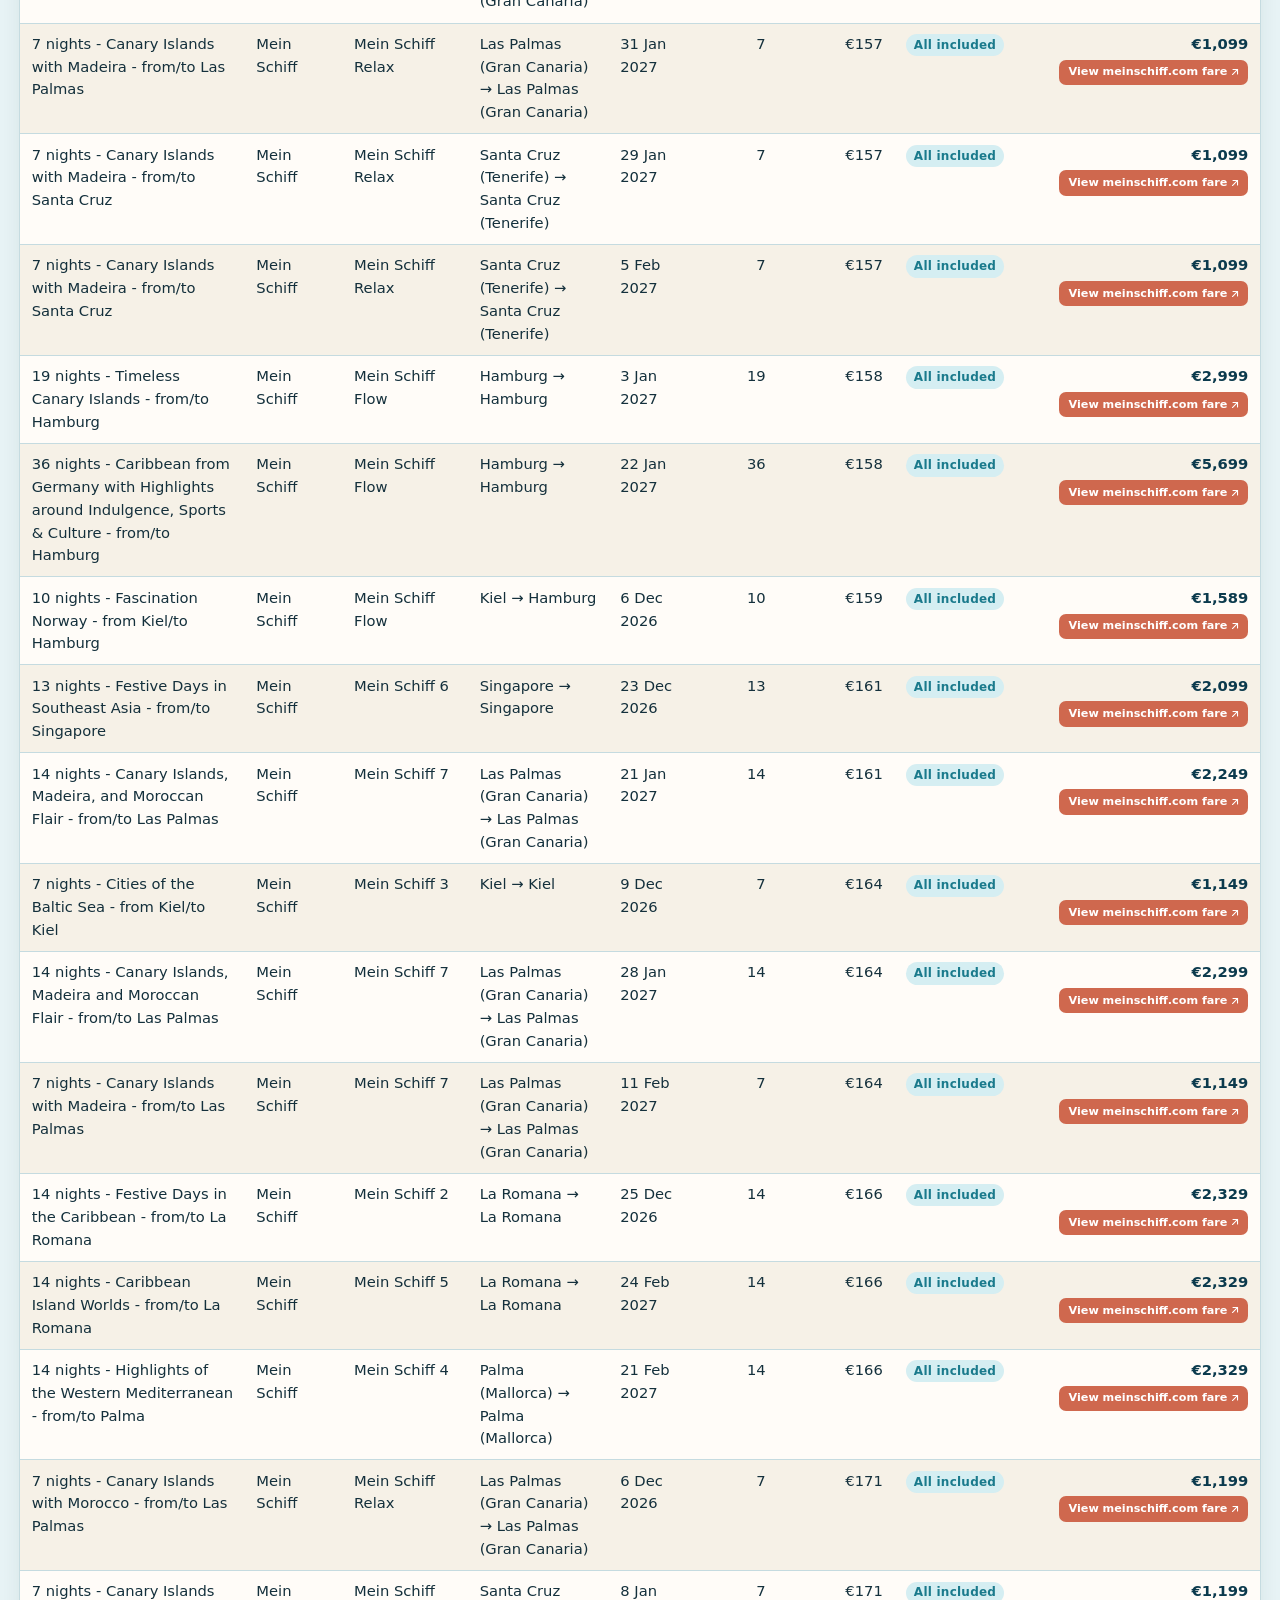
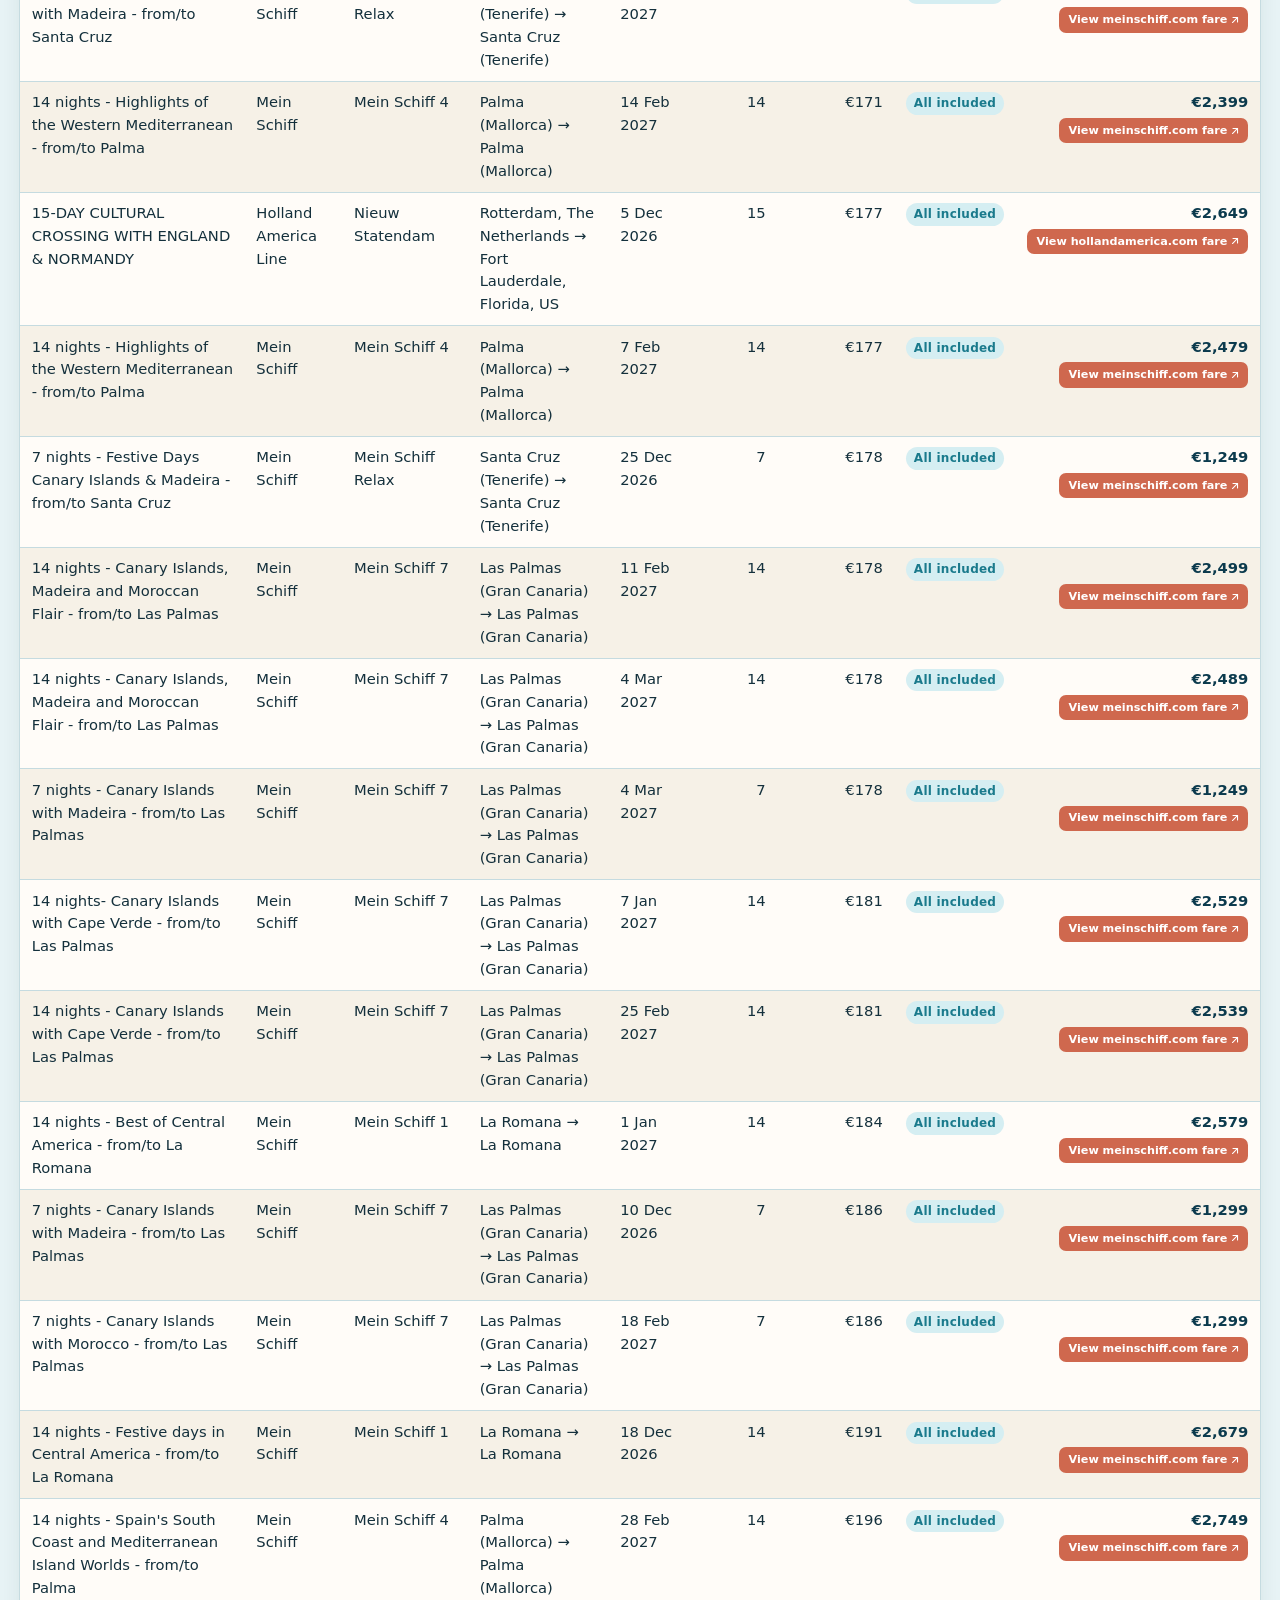
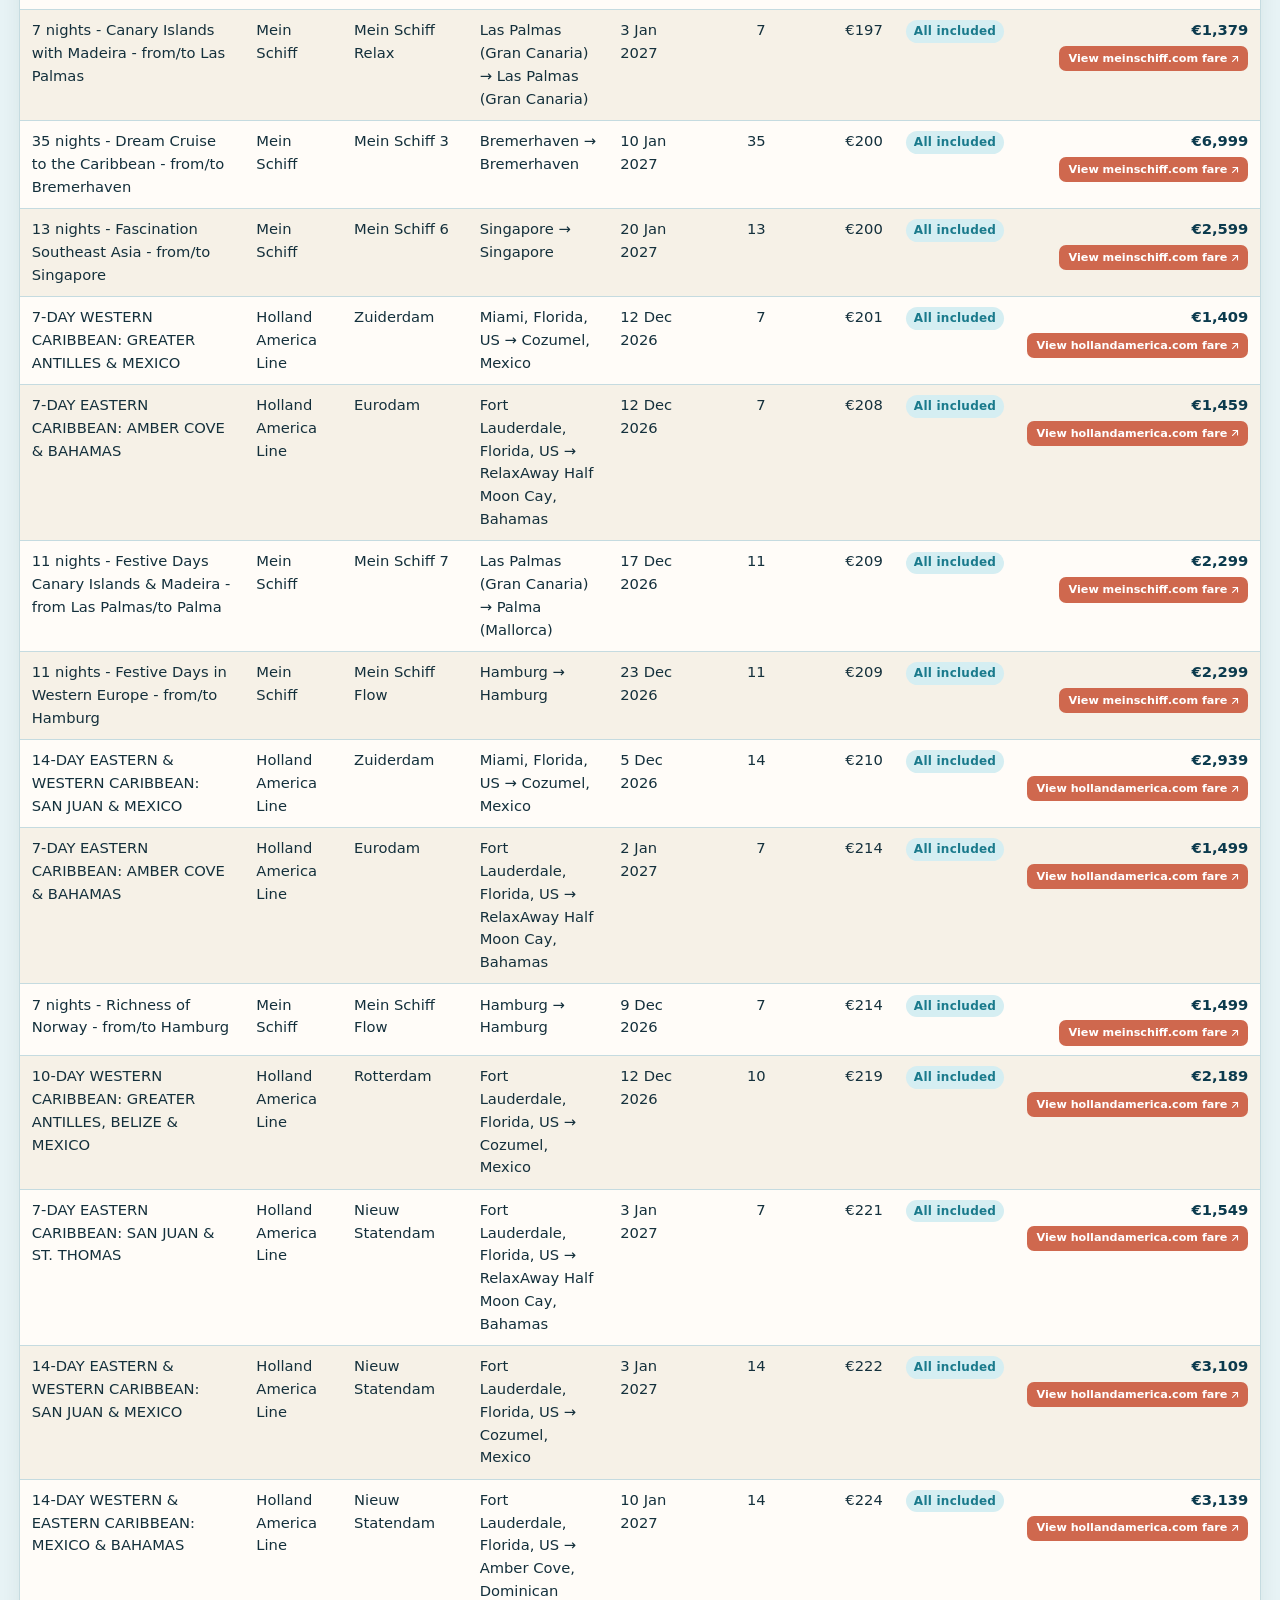
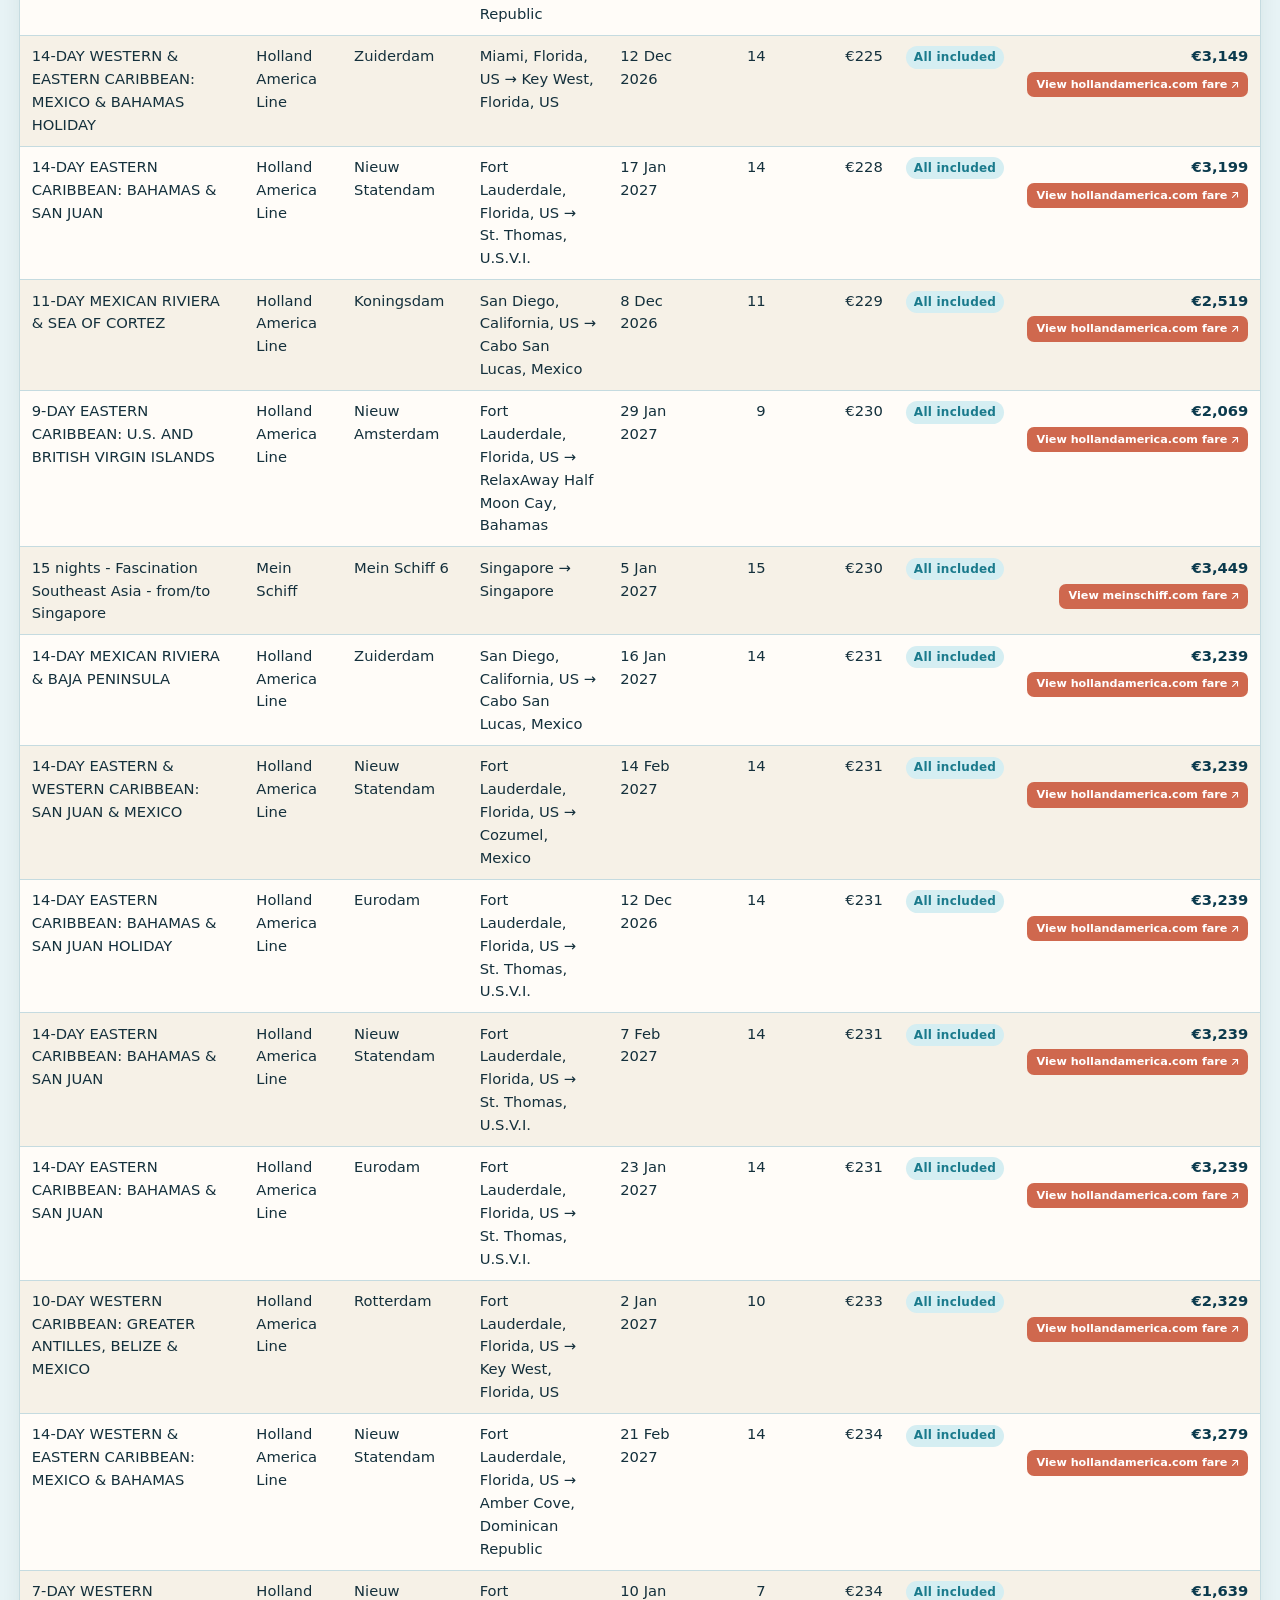
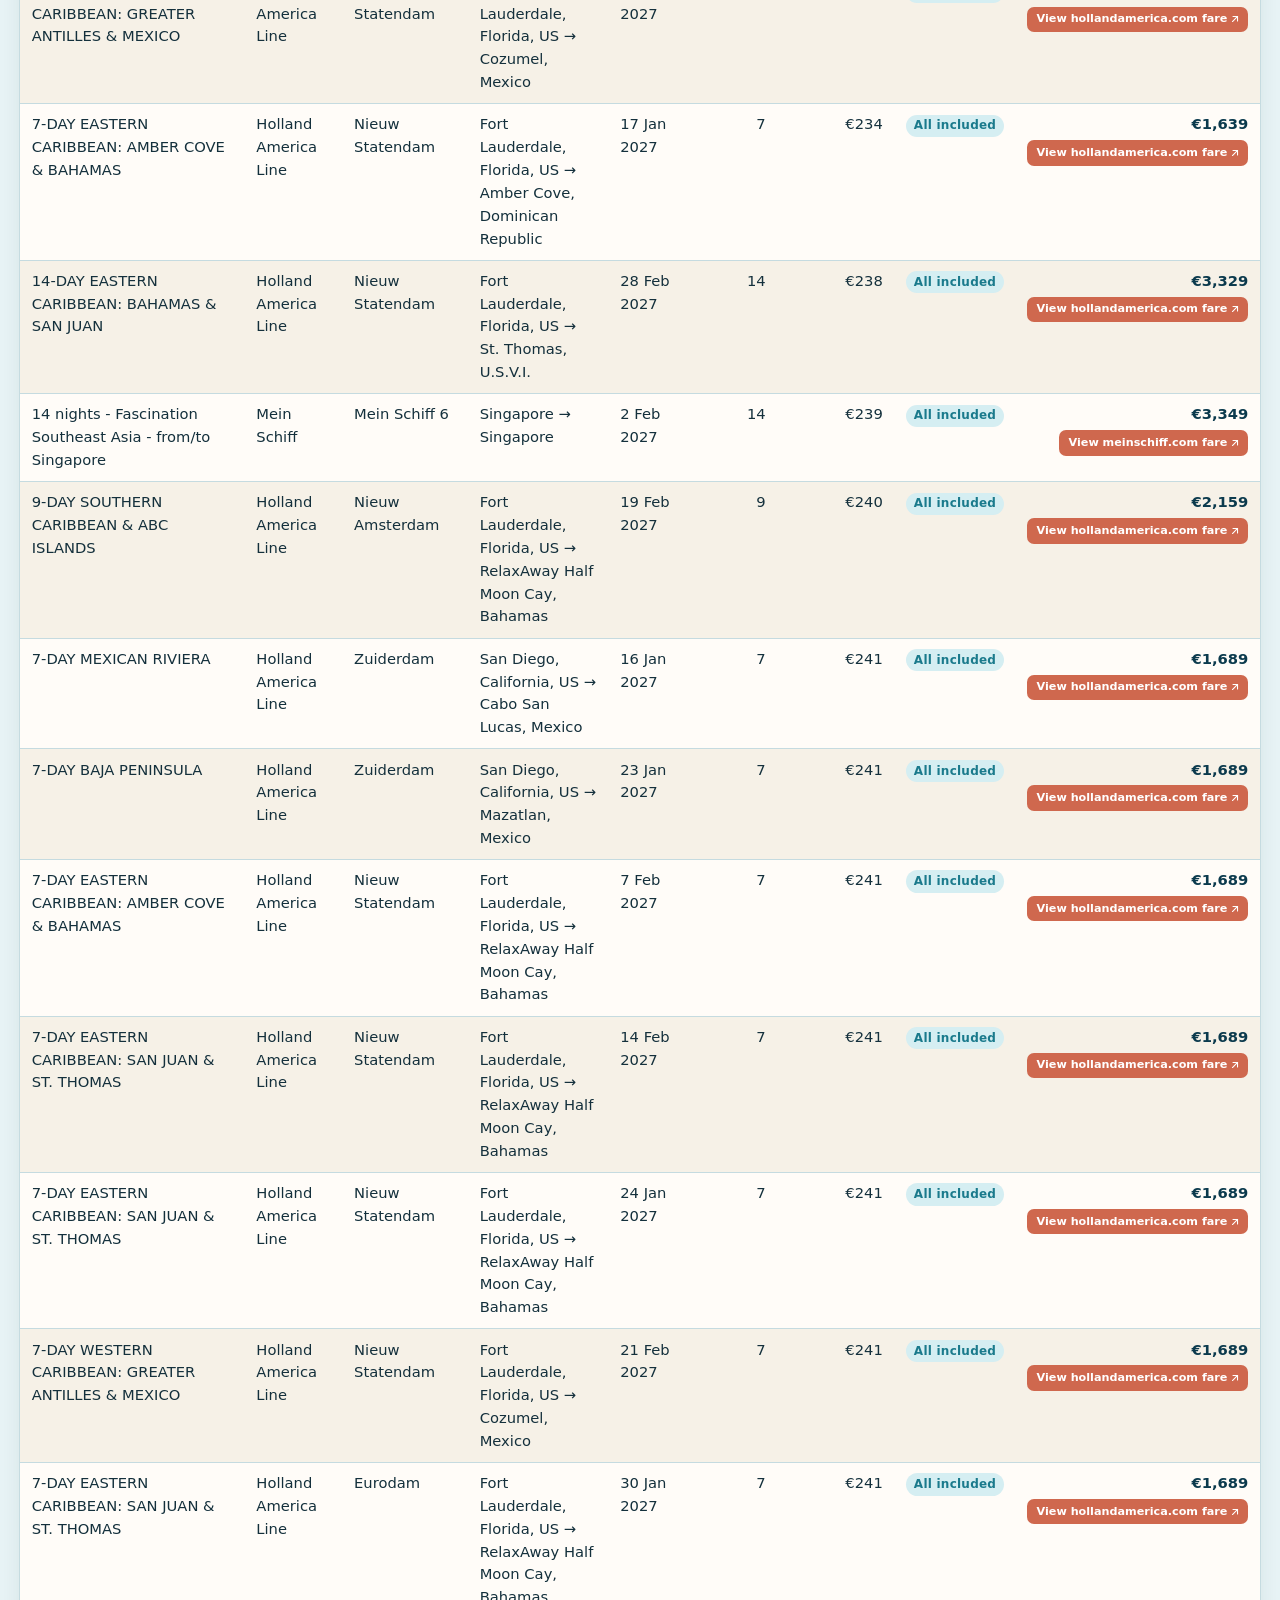
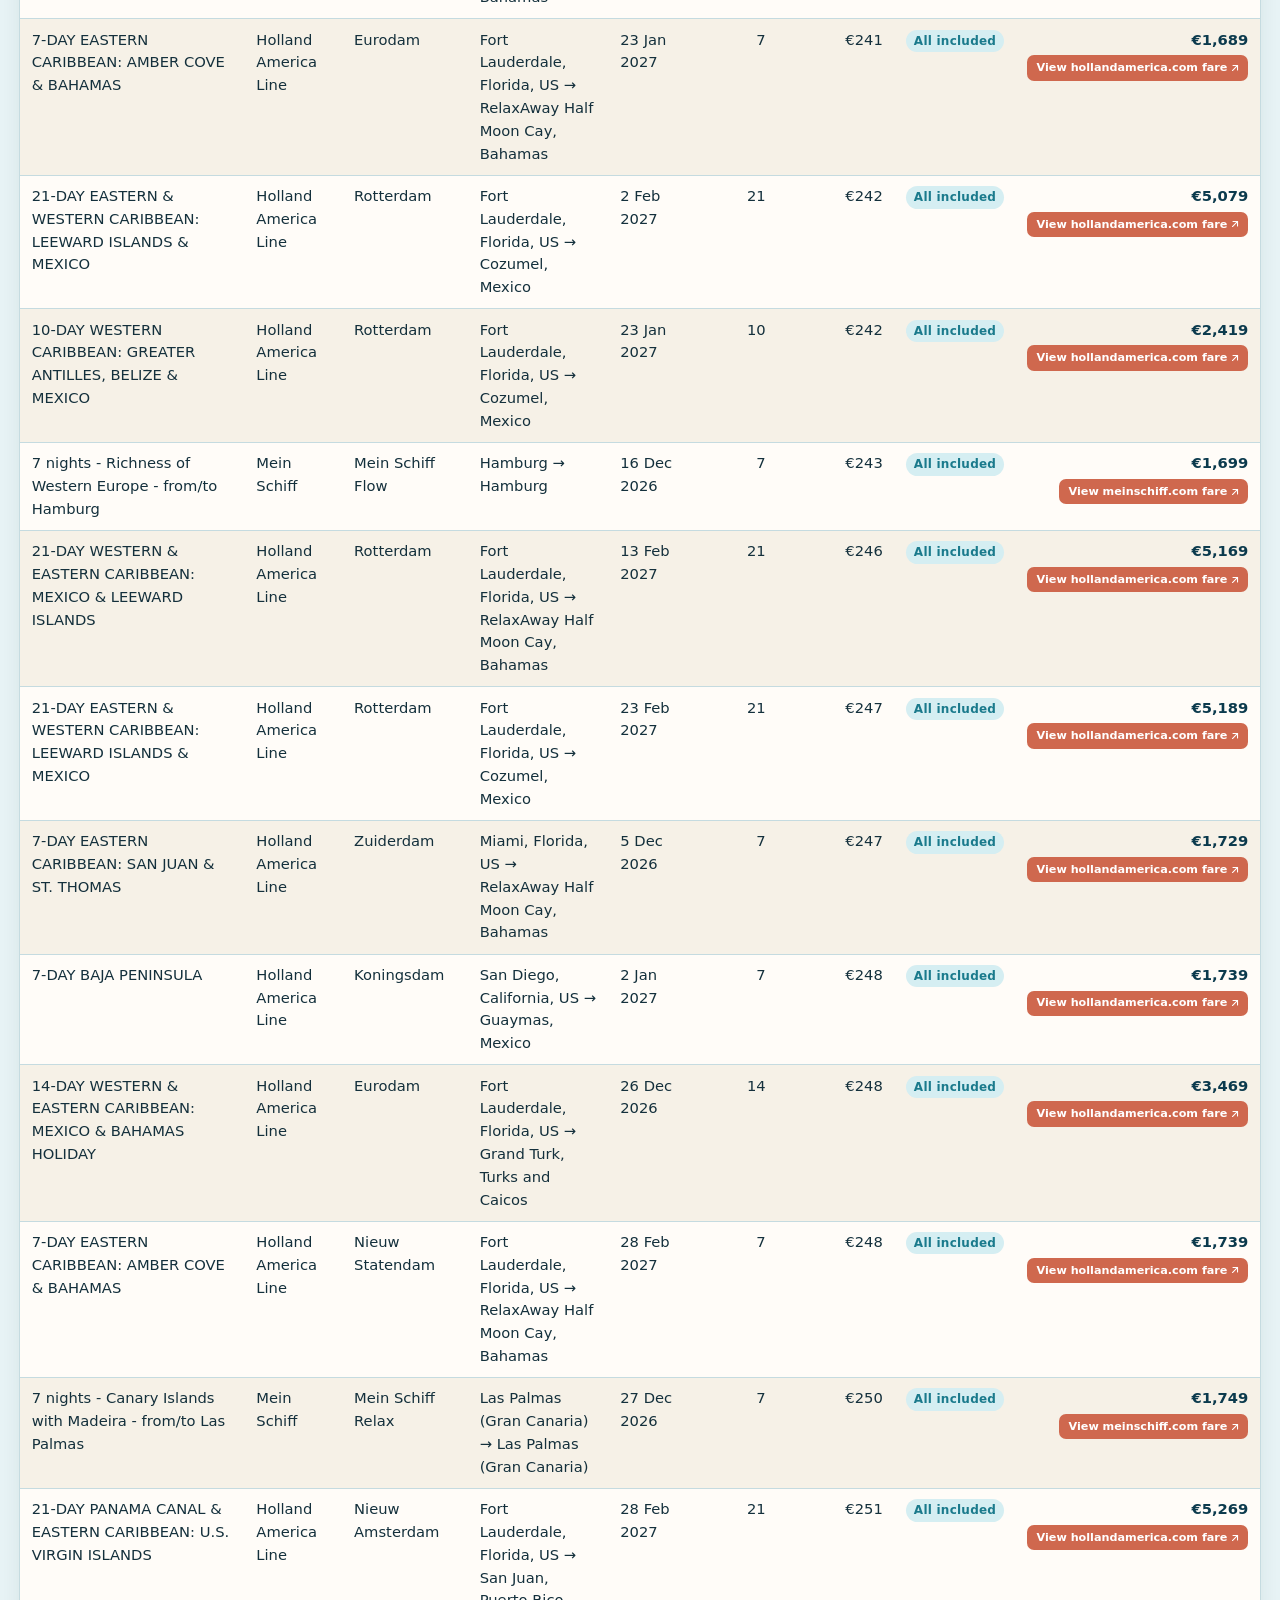
==== commit cc22d847: "Update fares from all-20261120.csv" ====
--- a/index.html
+++ b/index.html
@@ -28,7 +28,7 @@
       </a>
       <p class="crawl-date">
         <span class="crawl-date-label">Last update</span>
-        <time datetime="2026-11-18">18 Nov 2026</time>
+        <time datetime="2026-11-20">20 Nov 2026</time>
       </p>
     </div>
   </header>
@@ -195,7 +195,7 @@
         <a href="./index.html" aria-current="page">Sailings</a>
         <a href="./about.html">About us</a>
       </nav>
-      <p>Built 2026-11-18 from all-20261118.csv. Open this folder in a browser; nothing is fetched from a server.</p>
+      <p>Built 2026-11-20 from all-20261120.csv. Open this folder in a browser; nothing is fetched from a server.</p>
     </footer>
   </main>
   <script src="./js/data.js"></script>
